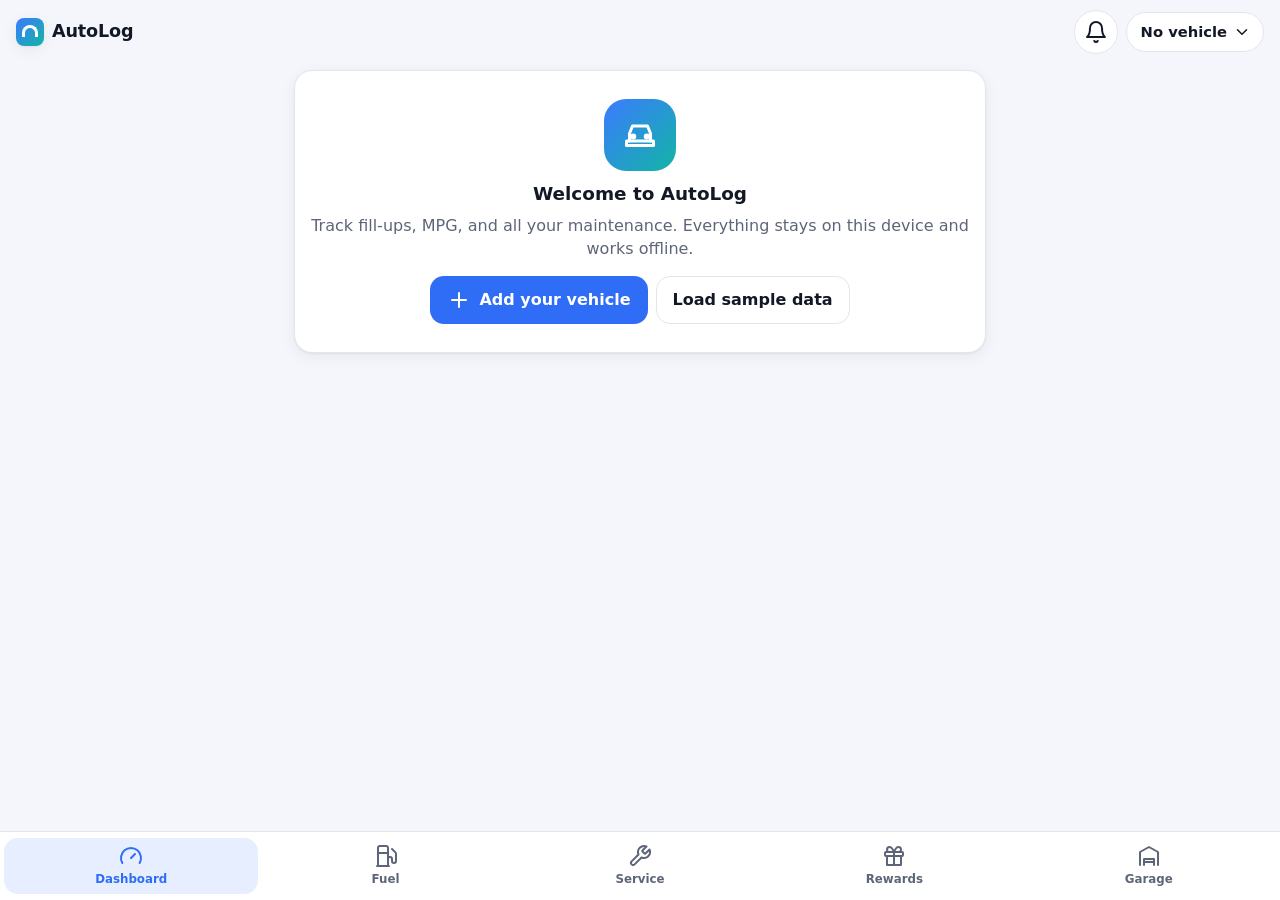
==== autolog-standalone.html @ 53c428d9 "AutoLog v3: optional cross-device sync (Supabase, email code sign-in, per-record LWW merge, offline " ====
<!doctype html>
<html lang="en">
<head>
<meta charset="utf-8">
<meta name="viewport" content="width=device-width, initial-scale=1, viewport-fit=cover">
<!-- AutoLog standalone build: single self-contained file. Data is stored in this browser via localStorage. -->
<title>AutoLog: Fuel &amp; Maintenance</title>
<meta name="description" content="Track fill-ups, MPG, and vehicle maintenance. Works offline; your data stays on your device.">
<meta name="theme-color" content="#f4f6fb" id="themeColor">
<meta name="apple-mobile-web-app-capable" content="yes">
<meta name="mobile-web-app-capable" content="yes">
<meta name="apple-mobile-web-app-status-bar-style" content="default">
<meta name="apple-mobile-web-app-title" content="AutoLog">
<link rel="icon" type="image/svg+xml" href="[data-uri]">
<link rel="apple-touch-icon" href="[data-uri]">
<style>
:root{
  --bg:#f4f6fb; --surface:#ffffff; --surface-2:#eef1f7; --text:#121826; --muted:#5d6678; --line:#e1e5ee;
  --accent:#2f6df6; --accent-2:#12b5a5; --accent-soft:#e6eeff; --on-accent:#fff;
  --ok:#14915a; --ok-soft:#e1f5ea; --soon:#b86e00; --soon-soft:#fff1d9; --over:#d23434; --over-soft:#fde6e6; --none:#7a8396; --none-soft:#eef0f4;
  --shadow:0 1px 2px rgba(16,24,40,.05),0 4px 16px rgba(16,24,40,.06);
  --r:18px; --r-sm:12px; --tap:48px;
  --c-oil:#c58b00; --c-coolant:#0e9fb8; --c-brakes:#d24b4b; --c-tires:#4a5568; --c-plugs:#7c4ddb; --c-battery:#1f9d55; --c-fuel:#2f6df6;
  color-scheme:light;
}
@media (prefers-color-scheme:dark){ :root:not([data-theme=light]){
  --bg:#0c111b; --surface:#151c29; --surface-2:#1d2636; --text:#e9edf5; --muted:#97a1b5; --line:#263043;
  --accent:#6c9bff; --accent-2:#2fd3c1; --accent-soft:#1b2a4a; --on-accent:#0b1020;
  --ok:#3ccf8a; --ok-soft:#123323; --soon:#f2b04a; --soon-soft:#3a2a10; --over:#ff6b6b; --over-soft:#3d1717; --none:#8892a6; --none-soft:#222b3b;
  --shadow:0 1px 2px rgba(0,0,0,.3),0 6px 20px rgba(0,0,0,.25); color-scheme:dark;
  --c-tires:#a0aec0;
}}
:root[data-theme=dark]{
  --bg:#0c111b; --surface:#151c29; --surface-2:#1d2636; --text:#e9edf5; --muted:#97a1b5; --line:#263043;
  --accent:#6c9bff; --accent-2:#2fd3c1; --accent-soft:#1b2a4a; --on-accent:#0b1020;
  --ok:#3ccf8a; --ok-soft:#123323; --soon:#f2b04a; --soon-soft:#3a2a10; --over:#ff6b6b; --over-soft:#3d1717; --none:#8892a6; --none-soft:#222b3b;
  --shadow:0 1px 2px rgba(0,0,0,.3),0 6px 20px rgba(0,0,0,.25); color-scheme:dark;
  --c-tires:#a0aec0;
}
*{box-sizing:border-box}
html,body{margin:0;background:var(--bg);color:var(--text)}
body{font:16px/1.45 system-ui,-apple-system,"Segoe UI",Roboto,"Noto Sans",sans-serif;-webkit-font-smoothing:antialiased;min-height:100vh;
  padding-bottom:calc(76px + env(safe-area-inset-bottom));-webkit-tap-highlight-color:transparent}
a{color:var(--accent);text-decoration:none}
h2,h3{margin:0;line-height:1.2}
h2{font-size:1.45rem;letter-spacing:-.01em}
h3{font-size:1.05rem;display:flex;align-items:center;gap:8px}
.ic{width:24px;height:24px;fill:none;stroke:currentColor;stroke-width:2;stroke-linecap:round;stroke-linejoin:round;flex:none}
.ic.sm{width:18px;height:18px}
.muted{color:var(--muted)}
small{font-size:.82rem}

/* top bar */
.topbar{position:sticky;top:0;z-index:20;display:flex;align-items:center;justify-content:space-between;gap:10px;
  padding:calc(10px + env(safe-area-inset-top)) 16px 10px;background:color-mix(in srgb,var(--bg) 88%,transparent);backdrop-filter:blur(12px);-webkit-backdrop-filter:blur(12px)}
.brand{display:flex;align-items:center;gap:8px;font-weight:800;font-size:1.1rem;letter-spacing:-.01em}
.logo{width:28px;height:28px;border-radius:8px;background:linear-gradient(135deg,#3b7bff,#12b5a5);position:relative;box-shadow:var(--shadow)}
.logo::after{content:"";position:absolute;inset:7px 6px 9px;border:3px solid #fff;border-bottom:0;border-radius:14px 14px 0 0}
.vswitch{display:flex;align-items:center;gap:6px;min-height:40px;max-width:60vw;padding:6px 12px 6px 14px;border-radius:999px;border:1px solid var(--line);
  background:var(--surface);color:var(--text);font:inherit;font-weight:600;font-size:.92rem;cursor:pointer}
.vswitch span{overflow:hidden;text-overflow:ellipsis;white-space:nowrap}

main{max-width:720px;margin:0 auto;padding:6px 14px 24px;outline:none}
.page-title{display:flex;align-items:center;justify-content:space-between;gap:10px;margin:8px 4px 12px}
.back{display:inline-flex;align-items:center;gap:4px;min-height:40px;font-weight:600}

/* cards */
.card{background:var(--surface);border-radius:var(--r);box-shadow:var(--shadow);padding:16px;margin-bottom:14px;border:1px solid var(--line)}
.card > h3{margin-bottom:12px}
.card-head{display:flex;align-items:center;justify-content:space-between;gap:8px;margin-bottom:12px}
.card-head h3{margin:0}
.hero{background:linear-gradient(145deg,color-mix(in srgb,var(--accent) 14%,var(--surface)),var(--surface) 60%)}
.hero-top{display:flex;justify-content:space-between;align-items:flex-start;gap:10px;margin-bottom:14px}
.eyebrow{font-size:.78rem;font-weight:700;letter-spacing:.06em;text-transform:uppercase;color:var(--muted)}
.stats{display:grid;grid-template-columns:repeat(3,1fr);gap:8px}
.stats.two{grid-template-columns:repeat(2,1fr)}
.stat{background:var(--surface-2);border-radius:var(--r-sm);padding:10px 10px 9px;min-width:0}
.stat .k{font-size:.72rem;color:var(--muted);font-weight:600;text-transform:uppercase;letter-spacing:.04em;white-space:nowrap;overflow:hidden;text-overflow:ellipsis}
.stat .v{font-size:1.18rem;font-weight:750;letter-spacing:-.01em;margin-top:2px;white-space:nowrap;overflow:hidden;text-overflow:ellipsis}
.stat .v small{font-size:.72rem;font-weight:600;color:var(--muted);margin-left:2px}
.row-actions{display:flex;gap:10px;margin-top:14px}
.row-actions .btn{flex:1}

/* buttons */
.btn{display:inline-flex;align-items:center;justify-content:center;gap:8px;min-height:var(--tap);padding:10px 16px;border-radius:14px;border:1px solid var(--line);
  background:var(--surface);color:var(--text);font:inherit;font-weight:650;cursor:pointer;text-align:center}
.btn:active{transform:scale(.98)}
.btn.primary{background:var(--accent);border-color:transparent;color:var(--on-accent)}
.btn.danger{background:var(--over);border-color:transparent;color:#fff}
.btn.ghost-danger{color:var(--over);border-color:color-mix(in srgb,var(--over) 40%,var(--line))}
.btn.block{width:100%}
.btn.small{min-height:40px;padding:6px 12px;font-size:.9rem;border-radius:12px}
.btn[disabled]{opacity:.5;pointer-events:none}
.chip-btn{display:inline-flex;align-items:center;gap:6px;min-height:40px;padding:6px 12px;border-radius:999px;border:1px solid var(--line);background:var(--surface);color:var(--text);font:inherit;font-weight:700;font-size:.9rem;cursor:pointer;white-space:nowrap}
.link{display:inline-block;margin-top:10px;font-weight:650;min-height:32px}
.btn-row{display:flex;flex-wrap:wrap;gap:8px}

/* status */
.pill{display:inline-flex;align-items:center;gap:5px;padding:4px 10px;border-radius:999px;font-size:.76rem;font-weight:750;white-space:nowrap}
.pill::before{content:"";width:7px;height:7px;border-radius:50%;background:currentColor}
.pill.ok{color:var(--ok);background:var(--ok-soft)}
.pill.soon{color:var(--soon);background:var(--soon-soft)}
.pill.over{color:var(--over);background:var(--over-soft)}
.pill.none{color:var(--none);background:var(--none-soft)}
.status-summary{display:flex;gap:8px;flex-wrap:wrap;margin:-4px 0 10px}
.status-list{display:flex;flex-direction:column}
.srow{display:flex;align-items:center;gap:12px;min-height:60px;padding:8px 2px;color:var(--text);border-top:1px solid var(--line)}
.srow:first-child{border-top:0}
.sicon{width:40px;height:40px;border-radius:12px;display:grid;place-items:center;flex:none;color:var(--c);background:color-mix(in srgb,var(--c) 14%,transparent)}
.sbody{flex:1;min-width:0;display:flex;flex-direction:column}
.sbody b{font-weight:650}
.sbody small{color:var(--muted);overflow:hidden;text-overflow:ellipsis;display:-webkit-box;-webkit-line-clamp:2;-webkit-box-orient:vertical}
.c-oil{--c:var(--c-oil)}.c-coolant{--c:var(--c-coolant)}.c-brakes{--c:var(--c-brakes)}.c-tires{--c:var(--c-tires)}.c-plugs{--c:var(--c-plugs)}.c-battery{--c:var(--c-battery)}.c-fuel{--c:var(--c-fuel)}

.tiles{display:grid;grid-template-columns:1fr 1fr;gap:12px}
.tile{display:flex;flex-direction:column;gap:10px;padding:14px;border-radius:var(--r);background:var(--surface);border:1px solid var(--line);box-shadow:var(--shadow);color:var(--text);min-height:132px}
.tile b{font-size:1rem}
.tile small{color:var(--muted);flex:1}
.tile .pill{align-self:flex-start}

/* insights */
.insights{list-style:none;margin:0;padding:0;display:flex;flex-direction:column;gap:10px}
.insights li{display:flex;gap:10px;align-items:flex-start;padding:11px 12px;border-radius:var(--r-sm);background:var(--surface-2);font-size:.95rem}
.insights li::before{content:"";flex:none;width:8px;height:8px;margin-top:7px;border-radius:50%;background:var(--accent)}
.insights li.good::before{background:var(--ok)}
.insights li.warn::before{background:var(--soon)}
.insights-note{margin-top:10px;font-size:.78rem;color:var(--muted)}
.spark{color:var(--accent)}

/* entries */
.list{display:flex;flex-direction:column;gap:8px}
.entry{display:flex;gap:12px;align-items:stretch;width:100%;text-align:left;padding:12px;border-radius:var(--r-sm);border:1px solid var(--line);background:var(--surface);color:var(--text);font:inherit;cursor:pointer;min-height:64px}
.entry.dim{opacity:.55}
.e-main{flex:1;min-width:0}
.e-main b{font-weight:650}
.e-sub{color:var(--muted);font-size:.86rem;margin-top:2px}
.e-side{display:flex;flex-direction:column;align-items:flex-end;justify-content:center;gap:2px;text-align:right;white-space:nowrap}
.e-side b{font-weight:700}
.e-side small{color:var(--muted)}
.mpg{font-weight:750;color:var(--accent);font-size:.9rem}
.tags{display:flex;flex-wrap:wrap;gap:5px;margin-top:6px}
.tag{font-size:.72rem;font-weight:650;padding:2px 8px;border-radius:999px;background:var(--surface-2);color:var(--muted)}
.tag.good{background:var(--ok-soft);color:var(--ok)}
.tag.warn{background:var(--soon-soft);color:var(--soon)}
.tag.accent{background:var(--accent-soft);color:var(--accent)}
.empty{text-align:center;padding:28px 12px;color:var(--muted)}
.empty .big{font-size:1.15rem;font-weight:700;color:var(--text);margin:10px 0 6px}
.empty .btn-row{justify-content:center;margin-top:16px}
.hero-empty{display:grid;place-items:center;width:72px;height:72px;margin:0 auto;border-radius:22px;background:linear-gradient(135deg,#3b7bff,#12b5a5);color:#fff}
.hero-empty .ic{width:36px;height:36px}
.banner{display:flex;gap:10px;align-items:center;justify-content:space-between;padding:12px 14px;border-radius:var(--r-sm);background:var(--accent-soft);color:var(--text);margin-bottom:14px;font-size:.9rem}

/* compare table */
.cmp{width:100%;border-collapse:collapse;font-size:.92rem}
.cmp th{font-size:.72rem;text-transform:uppercase;letter-spacing:.04em;color:var(--muted);text-align:right;font-weight:650;padding:4px 6px}
.cmp th:first-child,.cmp td:first-child{text-align:left}
.cmp td{padding:9px 6px;border-top:1px solid var(--line);text-align:right;white-space:nowrap}
.cmp td.barcell{width:36%;}
.bar{height:8px;border-radius:99px;background:var(--surface-2);overflow:hidden}
.bar i{display:block;height:100%;border-radius:99px;background:linear-gradient(90deg,var(--accent),var(--accent-2))}
.cmp-wrap + .cmp-wrap{margin-top:16px}
.cmp-title{font-weight:700;font-size:.9rem;margin-bottom:4px}

/* chart */
.chart{width:100%;height:auto;display:block}
.chart text{fill:var(--muted);font-size:10px}
.chart .grid{stroke:var(--line);stroke-width:1}
.legend{display:flex;gap:14px;font-size:.8rem;color:var(--muted);margin-top:6px}
.legend i{display:inline-block;width:10px;height:10px;border-radius:3px;margin-right:5px;vertical-align:-1px}

/* spec card */
.spec{display:grid;grid-template-columns:1fr 1fr;gap:8px 14px;font-size:.92rem}
.spec div span{display:block;font-size:.72rem;text-transform:uppercase;letter-spacing:.04em;color:var(--muted);font-weight:650}
.spec .wide{grid-column:1/-1}
.tire4{display:grid;grid-template-columns:repeat(4,1fr);gap:6px;margin-top:4px}
.tire4 span{background:var(--surface-2);border-radius:8px;padding:6px 8px;font-size:.85rem;text-align:center}

/* vehicles */
.vcard{display:flex;align-items:center;gap:12px}
.vcard .vinfo{flex:1;min-width:0}
.vcard .vinfo b{display:block;font-size:1.05rem}
.vcard .vinfo small{color:var(--muted)}
.vactions{display:flex;flex-wrap:wrap;gap:8px;margin-top:12px}
.current-badge{font-size:.72rem;font-weight:750;color:var(--accent);background:var(--accent-soft);padding:3px 8px;border-radius:999px}
.setting{display:flex;flex-direction:column;gap:8px;padding:12px 0;border-top:1px solid var(--line)}
.setting:first-of-type{border-top:0;padding-top:0}
.setting > b{font-weight:650}
.setting > small{color:var(--muted)}

/* fab + tabbar */
.fab{position:fixed;right:18px;bottom:calc(86px + env(safe-area-inset-bottom));z-index:25;width:60px;height:60px;border-radius:20px;border:0;background:var(--accent);color:var(--on-accent);
  box-shadow:0 8px 24px color-mix(in srgb,var(--accent) 45%,transparent);display:grid;place-items:center;cursor:pointer}
.fab .ic{width:28px;height:28px}
.tabbar{position:fixed;left:0;right:0;bottom:0;z-index:30;display:grid;grid-template-columns:repeat(5,1fr);padding:6px 4px calc(6px + env(safe-area-inset-bottom));
  background:color-mix(in srgb,var(--surface) 92%,transparent);backdrop-filter:blur(14px);-webkit-backdrop-filter:blur(14px);border-top:1px solid var(--line)}
.tabbar a{display:flex;flex-direction:column;align-items:center;justify-content:center;gap:3px;min-height:56px;border-radius:14px;color:var(--muted);font-size:.74rem;font-weight:650}
.tabbar a.on{color:var(--accent);background:var(--accent-soft)}

/* dialogs */
dialog{border:0;padding:0;color:var(--text);background:transparent}
dialog::backdrop{background:rgba(6,10,20,.5);backdrop-filter:blur(2px)}
.sheet{width:100%;max-width:640px;max-height:92vh;margin:auto auto 0;border-radius:24px 24px 0 0;background:var(--surface);overflow:hidden}
@media (min-width:700px){.sheet{margin:auto;border-radius:24px;max-height:88vh}}
.sheet-inner{display:flex;flex-direction:column;max-height:92vh;margin:0}
.sheet-head{display:flex;align-items:center;justify-content:space-between;gap:10px;padding:14px 16px 10px;border-bottom:1px solid var(--line)}
.sheet-head h3{font-size:1.1rem}
.icon-btn{width:44px;height:44px;border-radius:12px;border:0;background:var(--surface-2);color:var(--text);display:grid;place-items:center;cursor:pointer}
.sheet-body{overflow:auto;padding:14px 16px;display:flex;flex-wrap:wrap;gap:12px;-webkit-overflow-scrolling:touch}
.sheet-foot{display:flex;gap:10px;padding:12px 16px calc(12px + env(safe-area-inset-bottom));border-top:1px solid var(--line)}
.sheet-foot .btn{flex:1}
.confirm{width:min(92vw,420px);border-radius:22px;background:var(--surface);margin:auto}
.confirm-inner{padding:20px}
.confirm-inner h3{margin-bottom:8px}
.confirm-inner p{margin:0 0 14px;color:var(--muted)}
.confirm-inner .btns{display:flex;flex-direction:column;gap:8px;margin-top:14px}

/* form fields */
.field{flex:1 1 100%;display:flex;flex-direction:column;gap:6px;min-width:0}
.field.half{flex:1 1 calc(50% - 6px)}
.field[hidden]{display:none}
.field > .lbl{font-size:.8rem;font-weight:650;color:var(--muted)}
.fhead{flex:1 1 100%;font-size:.78rem;font-weight:800;text-transform:uppercase;letter-spacing:.06em;color:var(--accent);margin-top:8px}
.hint{flex:1 1 100%;font-size:.82rem;color:var(--muted);margin-top:-4px}
input,select,textarea{font:inherit;color:var(--text);background:var(--surface-2);border:1px solid var(--line);border-radius:12px;min-height:var(--tap);padding:10px 12px;width:100%;appearance:none;-webkit-appearance:none}
select{background-image:linear-gradient(45deg,transparent 50%,var(--muted) 50%),linear-gradient(135deg,var(--muted) 50%,transparent 50%);background-position:calc(100% - 18px) 50%,calc(100% - 13px) 50%;background-size:5px 5px;background-repeat:no-repeat;padding-right:32px}
textarea{min-height:84px;resize:vertical}
input:focus,select:focus,textarea:focus{outline:2px solid color-mix(in srgb,var(--accent) 55%,transparent);outline-offset:1px;border-color:var(--accent)}
input[type=date]{min-width:0}
.unit{position:relative;display:flex;align-items:center}
.unit input{padding-right:52px}
.unit em{position:absolute;right:12px;font-style:normal;font-size:.82rem;color:var(--muted);pointer-events:none}
.unit.pre input{padding-left:28px;padding-right:12px}
.unit.pre em{left:12px;right:auto}
.seg{display:flex;flex-wrap:wrap;gap:6px}
.seg label{flex:1 0 auto}
.seg input{position:absolute;opacity:0;width:1px;height:1px;pointer-events:none}
.seg span{display:flex;align-items:center;justify-content:center;min-height:44px;padding:8px 12px;border-radius:12px;border:1px solid var(--line);background:var(--surface-2);font-weight:650;font-size:.9rem;cursor:pointer;white-space:nowrap}
.seg input:checked + span{background:var(--accent);border-color:var(--accent);color:var(--on-accent)}
.seg input:focus-visible + span{outline:2px solid var(--accent);outline-offset:2px}
.toggle{display:flex;align-items:center;justify-content:space-between;gap:12px;min-height:var(--tap);padding:8px 12px;border-radius:12px;background:var(--surface-2);border:1px solid var(--line);cursor:pointer;font-weight:600}
.toggle input{width:50px;height:30px;min-height:0;border-radius:99px;padding:0;position:relative;background:var(--line);border:0;flex:none;cursor:pointer;transition:background .15s}
.toggle input::after{content:"";position:absolute;top:3px;left:3px;width:24px;height:24px;border-radius:50%;background:#fff;box-shadow:0 1px 3px rgba(0,0,0,.25);transition:transform .15s}
.toggle input:checked{background:var(--ok)}
.toggle input:checked::after{transform:translateX(20px)}
.toggle small{display:block;color:var(--muted);font-weight:500}
.quad{display:grid;grid-template-columns:1fr 1fr;gap:8px}
.quad label{display:flex;align-items:center;gap:8px;font-size:.8rem;font-weight:700;color:var(--muted)}
.quad label b{width:26px}

.toast{position:fixed;left:50%;bottom:calc(150px + env(safe-area-inset-bottom));transform:translate(-50%,20px);opacity:0;pointer-events:none;z-index:100;
  background:var(--text);color:var(--bg);padding:12px 18px;border-radius:14px;font-weight:600;font-size:.92rem;transition:.2s;max-width:90vw;text-align:center}
.toast.show{opacity:1;transform:translate(-50%,0)}
@media (min-width:560px){ .stats{grid-template-columns:repeat(3,1fr)} .tiles{grid-template-columns:repeat(3,1fr)} }
@media (prefers-reduced-motion:reduce){*{transition:none!important}}

/* rewards */
.search{display:flex;align-items:center;gap:8px;padding:0 12px;margin-bottom:12px;border-radius:12px;background:var(--surface-2);border:1px solid var(--line);color:var(--muted)}
.search input{border:0;background:transparent;padding-left:0;outline:none}
.search:focus-within{outline:2px solid color-mix(in srgb,var(--accent) 55%,transparent);border-color:var(--accent)}
a.entry{text-decoration:none}
.entry[hidden]{display:none}
.rw-list{display:flex;flex-direction:column;gap:8px}
.rw{border:1px solid var(--line);border-radius:12px;background:var(--surface-2);overflow:hidden}
.rw.on{border-color:var(--accent);background:color-mix(in srgb,var(--accent) 7%,var(--surface))}
.rw-head{display:flex;align-items:center;gap:10px;min-height:48px;padding:8px 12px;cursor:pointer}
.rw-head input{position:absolute;opacity:0;width:1px;height:1px;pointer-events:none}
.rw-check{width:24px;height:24px;border-radius:7px;border:2px solid var(--line);display:grid;place-items:center;color:transparent;flex:none;background:var(--surface)}
.rw-check .ic{width:16px;height:16px;stroke-width:3}
.rw.on .rw-check{background:var(--accent);border-color:var(--accent);color:var(--on-accent)}
.rw-head input:focus-visible + .rw-check{outline:2px solid var(--accent);outline-offset:2px}
.rw-name{flex:1;font-weight:650}
.rw-head small{color:var(--muted)}
.rw-fields{display:none;grid-template-columns:repeat(3,1fr);gap:8px;padding:0 12px 12px}
.rw.on .rw-fields{display:grid}
.rw-fields label{display:flex;flex-direction:column;gap:4px;font-size:.74rem;font-weight:650;color:var(--muted)}
.rw-fields input{min-height:44px;padding:8px 10px}
.seg label,.rw-head{position:relative}
.seg input,.rw-head input{left:0;top:0}
.sheet-body{overflow-x:hidden}
.rw-fields{grid-template-columns:repeat(3,minmax(0,1fr))}
.quad{grid-template-columns:repeat(2,minmax(0,1fr))}
.rw-fields input,.quad input,.field input{min-width:0}
.sheet{max-width:min(640px,100vw)}
.sheet-inner,.sheet-body{min-width:0;max-width:100%}
.cmp td:first-child{white-space:normal;word-break:break-word}
.cmp th,.cmp td{padding-left:4px;padding-right:4px}
/* v2 */
.top-right{display:flex;align-items:center;gap:8px;min-width:0}
.bell{position:relative;width:44px;height:44px;border-radius:999px;display:grid;place-items:center;border:1px solid var(--line);background:var(--surface);color:var(--text);flex:none}
.bell-count{position:absolute;top:-4px;right:-4px;min-width:20px;height:20px;padding:0 5px;border-radius:999px;background:var(--over);color:#fff;font-size:.72rem;font-weight:800;display:grid;place-items:center;border:2px solid var(--bg)}
.bell-count[hidden]{display:none}
.vswitch{max-width:46vw}
.update-bar{position:fixed;left:50%;transform:translateX(-50%);top:calc(64px + env(safe-area-inset-top));z-index:60;border:0;border-radius:999px;padding:12px 20px;min-height:48px;background:var(--accent);color:var(--on-accent);font:inherit;font-weight:750;box-shadow:0 8px 24px rgba(0,0,0,.25);cursor:pointer;white-space:nowrap}
.update-bar[hidden]{display:none}
.banner.over{background:var(--over-soft)} .banner.soon{background:var(--soon-soft)}
.banner .icon-btn{width:36px;height:36px;background:transparent}
.hero-links{display:flex;gap:16px;margin-top:12px;font-weight:650;font-size:.92rem}
.hero-links a{display:inline-flex;align-items:center;gap:6px;min-height:36px}
.hero-links .ic{width:18px;height:18px}
.vinrow{display:flex;gap:8px}
.vinrow input{font-family:ui-monospace,SFMono-Regular,Menlo,monospace;letter-spacing:.06em;text-transform:uppercase}
.vinrow .btn{flex:none;min-height:var(--tap)}
.vinmsg{display:block;font-size:.82rem}
.vinmsg.good{color:var(--ok)} .vinmsg.bad{color:var(--over)}
.field.autofill input{border-color:var(--ok);background:color-mix(in srgb,var(--ok) 9%,var(--surface-2))}
.warnbox{flex:1 1 100%;display:flex;flex-direction:column;gap:6px;padding:12px;border-radius:12px;background:var(--soon-soft);color:var(--soon);font-weight:600;font-size:.9rem}
.warnbox[hidden]{display:none}
.specgrp{padding:14px 0;border-top:1px solid var(--line)}
.specgrp:first-of-type{border-top:0}
.where{margin-top:10px;font-size:.88rem}
.where summary{cursor:pointer;color:var(--accent);font-weight:650;min-height:32px;display:flex;align-items:center}
.where p{margin:6px 0;color:var(--muted)}
.where a{display:inline-flex;align-items:center;gap:6px;font-weight:600;word-break:break-word}
.where a .ic{width:16px;height:16px}
.entry.rem{cursor:default;align-items:flex-start}
.fab[hidden]{display:none}
/* sync */
.card.sync .sync-lead{margin:0 0 12px}
.sync-form{display:flex;flex-direction:column;gap:12px;margin-bottom:12px}
.sync-row{display:flex;align-items:center;justify-content:space-between;gap:12px;margin-bottom:12px}
.sync-row > div{display:flex;flex-direction:column;gap:2px;min-width:0}
.sync-row b{overflow-wrap:anywhere}
.sync-err{padding:10px 12px;border-radius:12px;background:var(--over-soft);color:var(--over);font-weight:600;font-size:.9rem}
.sync-tip{padding:12px;border-radius:12px;background:var(--surface-2);font-size:.88rem;margin-bottom:12px;color:var(--muted)}
.sync-tip b{color:var(--text)}
.sync-note{font-size:.84rem;margin:12px 0 0}

</style>
</head>
<body>
<header class="topbar">
  <div class="brand"><span class="logo" aria-hidden="true"></span><span>AutoLog</span></div>
  <div class="top-right"><a href="#/reminders" class="bell" id="bell" aria-label="Reminders"><svg viewBox="0 0 24 24" class="ic"><path d="M6 8a6 6 0 0 1 12 0c0 7 3 9 3 9H3s3-2 3-9"/><path d="M10.3 21a1.94 1.94 0 0 0 3.4 0"/></svg><span class="bell-count" id="bellCount" hidden></span></a>
  <button class="vswitch" id="vswitch" data-act="pickVehicle" aria-label="Switch vehicle"><span id="vname">No vehicle</span><svg viewBox="0 0 24 24" class="ic sm"><path d="m6 9 6 6 6-6"/></svg></button></div>
</header>
<button type="button" class="update-bar" id="updateBar" hidden>Update available, tap to reload</button>
<main id="app" tabindex="-1"></main>
<button class="fab" id="fab" aria-label="Add" hidden><svg viewBox="0 0 24 24" class="ic"><path d="M12 5v14M5 12h14"/></svg></button>
<nav class="tabbar" id="tabbar">
  <a href="#/dash" data-tab="dash"><svg viewBox="0 0 24 24" class="ic"><path d="m12 14 4-4"/><path d="M3.34 19a10 10 0 1 1 17.32 0"/></svg><span>Dashboard</span></a>
  <a href="#/fuel" data-tab="fuel"><svg viewBox="0 0 24 24" class="ic"><path d="M3 22h12M4 9h10M14 22V4a2 2 0 0 0-2-2H6a2 2 0 0 0-2 2v18"/><path d="M14 13h2a2 2 0 0 1 2 2v2a2 2 0 0 0 4 0V9.83a2 2 0 0 0-.59-1.42L18 5"/></svg><span>Fuel</span></a>
  <a href="#/service" data-tab="service"><svg viewBox="0 0 24 24" class="ic"><path d="M14.7 6.3a1 1 0 0 0 0 1.4l1.6 1.6a1 1 0 0 0 1.4 0l3.77-3.77a6 6 0 0 1-7.94 7.94l-6.91 6.91a2.12 2.12 0 0 1-3-3l6.91-6.91a6 6 0 0 1 7.94-7.94l-3.76 3.76z"/></svg><span>Service</span></a>
  <a href="#/rewards" data-tab="rewards"><svg viewBox="0 0 24 24" class="ic"><rect x="3" y="8" width="18" height="4" rx="1"/><path d="M12 8v13M19 12v9H5v-9"/><path d="M7.5 8a2.5 2.5 0 0 1 0-5C10 3 12 8 12 8s2-5 4.5-5a2.5 2.5 0 0 1 0 5"/></svg><span>Rewards</span></a>
  <a href="#/garage" data-tab="garage"><svg viewBox="0 0 24 24" class="ic"><path d="M3 21V8l9-5 9 5v13"/><path d="M7 21v-6h10v6"/><path d="M7 18h10"/></svg><span>Garage</span></a>
</nav>
<dialog id="sheet" class="sheet"><form method="dialog" class="sheet-inner" id="sheetForm" novalidate></form></dialog>
<dialog id="confirm" class="confirm"><div class="confirm-inner" id="confirmInner"></div></dialog>
<div class="toast" id="toast" role="status" aria-live="polite"></div>
<input type="file" id="importFile" accept="application/json,.json" hidden>
<script>window.AUTOLOG_STANDALONE = true; /* single-file build: no service worker */</script>
<script>
/* AutoLog built-in fuel rewards reference library.
   Researched October 2026 from official program pages (plus noted third-party summaries where marked).
   Programs change often; every entry links to the official page so users can verify. Figures not
   verified are written as "see program page". cpg = typical base cents/gal discount used to pre-fill
   the fill-up form (null when not a fixed discount); ppg = base points per gallon (null if none). */
window.AUTOLOG_REWARDS = {
  checked: 'Oct 2026',
  programs: [
    { id: 'shell', name: 'Shell Fuel Rewards', brands: 'Shell', type: 'Gas station', url: 'https://www.fuelrewards.com/', cpg: 3, ppg: null,
      summary: 'Free cents-per-gallon program at participating Shell stations, with tier savings that stack with partner rewards.',
      benefits: ['Tier savings on every fill: Silver 3¢/gal, Gold 5¢/gal, Platinum 10¢/gal.', 'New members get complimentary Gold status for an intro period. Status after that depends on how often you fill up (see program page for current thresholds).', 'Earn extra ¢/gal from dining (10¢/gal per $50 at participating restaurants), online shopping, grocers, and partners such as AAA, T-Mobile, and American Airlines.', 'Savings generally apply to up to 20 gallons per purchase.'],
      stacking: 'Tier savings stack with dining, shopping, and partner rewards.' },
    { id: 'exxon', name: 'Exxon Mobil Rewards+', brands: 'Exxon, Mobil', type: 'Gas station', url: 'https://www.exxonmobilfuels.com/en/rewards', cpg: null, ppg: 3,
      summary: 'Points program at Exxon and Mobil stations. 100 points = $1.',
      benefits: ['3 points/gal on regular, mid-grade, and diesel. 6 points/gal on Supreme+ premium.', '2 points per $1 on in-store purchases and car washes.', 'AARP-linked members and Frequent Fillers (100+ gal/month) earn +1 point/gal.', 'Exxon Mobil Direct Debit+ adds 10¢/gal off (12¢ on premium) at the pump. Combined benefits can reach up to 20¢/gal.', 'Points expire after 1 year.'],
      stacking: 'Stacks with Direct Debit+, AARP, and Frequent Filler bonuses. The Walmart+ discount at Exxon/Mobil can’t be combined with Rewards+.' },
    { id: 'earnify', name: 'bp earnify (formerly BPme Rewards)', brands: 'bp, Amoco, ampm', type: 'Gas station', url: 'https://www.earnify.com/', cpg: 5, ppg: null,
      summary: 'bp’s free app replaced BPme Rewards. It gives an always-on discount at participating bp and Amoco stations.',
      benefits: ['5¢/gal off every fuel purchase at participating bp and Amoco stations.', '1 point per $1 on fuel and 2 points per $1 in-store. Redeem points for extra fuel savings (current values: see program page).', 'Amazon Prime members who link accounts save 10¢/gal total. “Fuel Up Fridays” (Oct 2, 2026 to Jan 29, 2027) give 20¢/gal on Fridays (max 35 gal).', 'The bp rewards Visa card adds 15¢/gal off after the first 60 days (card offer).'],
      stacking: 'The Prime discount stacks on the base 5¢. A reward used with only a phone number may not stack with other offers.' },
    { id: 'chevron', name: 'Chevron Texaco Rewards', brands: 'Chevron, Texaco', type: 'Gas station', url: 'https://www.chevrontexacorewards.com/', cpg: null, ppg: 5,
      summary: 'Earn points on fuel and redeem them for cents off per gallon.',
      benefits: ['5 points per gallon of Chevron or Texaco fuel.', 'Redeem 50 points = 5¢/gal, 100 = 10¢, 250 = 25¢, 500 = 50¢ (up to 25 gal per fill).', 'Checking Pay: promotional 10¢/gal off when paying from a checking account in the app (up to 25 gal).', 'New-member bonus points are available (see program page). Points expire after 90 days without a qualifying purchase.'],
      stacking: 'Can be combined with Albertsons/Safeway for U fuel points and Techron Advantage card discounts, up to each program’s maximum.' },
    { id: 'speedway', name: 'Speedway Speedy Rewards', brands: 'Speedway', type: 'Gas station', url: 'https://www.speedway.com/speedy-rewards', cpg: null, ppg: 10,
      summary: 'Points on fuel and merchandise, redeemable for fuel discounts, food and drinks, and gift cards.',
      benefits: ['10 points per gallon of fuel and 20 points per $1 on merchandise.', 'Monthly Perks: choose a fuel perk (e.g. 2× fuel points) or a merchandise perk.', 'Redeem points for fuel discounts. The Points Guy (June 2026) cites 4,375 points for 25¢/gal. Current values: see program page.', 'Points expire after 9 months of inactivity.'],
      stacking: 'Grocery partners (e.g. Remke, Martin’s, Family Fare) can add fuel rewards.' },
    { id: 'circlek', name: 'Circle K Inner Circle', brands: 'Circle K', type: 'Gas station', url: 'https://www.circlek.com/inner-circle', cpg: null, ppg: null,
      summary: 'Visit-based program: every qualifying stop earns a Visit, and you cash Visits in for fuel discounts or in-store rewards.',
      benefits: ['A qualifying Visit is a fuel purchase of 5+ gallons or $3+ in-store (max 5 Visits per day).', 'Cash in Visits for fuel discounts and in-store rewards in the app (current reward values: see program page).', 'Visits expire 6 months after you earn them.', 'Fuel discounts apply to up to 35 gal per transaction. Fuel discounts are void in Wisconsin and some other states (see terms).'],
      stacking: 'Rewards and offers are applied in order of highest value first.' },
    { id: 'caseys', name: 'Casey’s Rewards', brands: 'Casey’s', type: 'Gas station', url: 'https://www.caseys.com/rewards', cpg: null, ppg: 5,
      summary: 'Points on fuel and in-store purchases, redeemable for fuel discounts or Casey’s Cash.',
      benefits: ['5 points per gallon (up to 20 gal) and 10 points per $1 on eligible in-store or online purchases.', 'Redeem 250 points for 5¢/gal off or $1 Casey’s Cash. Each additional 50 points adds 1¢/gal or $0.20.'],
      stacking: 'See program page.' },
    { id: 'wawa', name: 'Wawa Rewards', brands: 'Wawa', type: 'Gas station', url: 'https://www.wawa.com/about-wawa-rewards', cpg: null, ppg: null,
      summary: 'Earn points with the Wawa app and redeem them in the Rewards Store, including for fuel discounts.',
      benefits: ['Earn points on fuel (when you pay through the Wawa app) and on in-store purchases.', 'Fuel rewards are redeemed from the in-app Rewards Store. Current point and fuel-reward values: see program page.', 'Fuel rewards can’t be redeemed in New Jersey.'],
      stacking: 'See program page.' },
    { id: 'sheetz', name: 'My Sheetz Rewardz', brands: 'Sheetz', type: 'Gas station', url: 'https://www.sheetz.com/loyalty-program', cpg: 3, ppg: null,
      summary: 'An everyday fuel discount for members, plus points from in-store spending that convert to fuel savings.',
      benefits: ['3¢/gal off every fill-up for members.', '5 spendable points per $1 on qualifying in-store and online purchases (fuel doesn’t earn points). Points convert to fuel-savings rewards.', 'Tiers: Fan, Friend (1,000 yearly points), and Freak (2,500 yearly points) unlock extra offers.', 'Points expire at the end of the same month one year after they’re earned.'],
      stacking: 'Point-based fuel rewards add on top of the 3¢ daily discount.' },
    { id: 'quiktrip', name: 'QuikTrip QT Pay', brands: 'QuikTrip', type: 'Gas station', url: 'https://www.quiktrip.com/qt-pay/', cpg: null, ppg: null,
      summary: 'QT replaced its points program with QT Pay, which gives instant savings when you pay from a linked checking account in the QT app.',
      benefits: ['Instant savings on every gallon when you pay at the pump with QT Pay. The amount varies by area (see program page).', '5% off in-store and in-app purchases with QT Pay.'],
      stacking: 'QT says QT Pay savings stack with other promotional discounts.' },
    { id: 'marathon', name: 'Marathon ARCO Rewards', brands: 'Marathon, ARCO', type: 'Gas station', url: 'https://www.marathonrewards.com/', cpg: null, ppg: null,
      summary: 'Earn rewards dollars on fuel, then trade them for cents-per-gallon vouchers.',
      benefits: ['Earn $0.05 in rewards per gallon of Marathon or ARCO fuel.', 'Vouchers (20-gal basis): 10¢/gal for $2, 25¢/gal for $5, 50¢/gal for $10, $1/gal for $20. High-volume members may get a 30-gal tier.', 'Rewards don’t expire if you earn or redeem at least once every 365 days.', 'Not available in New Jersey.'],
      stacking: 'Partner and promotional offers vary by region (see program page).' },
    { id: 'sunoco', name: 'Sunoco Go Rewards', brands: 'Sunoco', type: 'Gas station', url: 'https://www.sunoco.com/go-rewards', cpg: 3, ppg: null,
      summary: 'Discount for paying through the Sunoco app, and more when paying from a linked bank account.',
      benefits: ['3¢/gal when you pay in the Sunoco app at participating stations.', 'Pay with Sunoco Pay (linked checking/ACH) for +10¢/gal, 13¢/gal total.', 'Discount applies to up to 35 gal per transaction.'],
      stacking: 'The Sunoco Pay bonus stacks on the base app discount.' },
    { id: 'kwik', name: 'Kwik Rewards (Kwik Trip / Kwik Star)', brands: 'Kwik Trip, Kwik Star', type: 'Gas station', url: 'https://www.kwiktrip.com/savings/fuel-discounts', cpg: null, ppg: null,
      summary: 'Earn cents-off-per-gallon fuel discounts by buying qualifying in-store items.',
      benefits: ['Qualifying in-store purchases earn ¢/gal fuel discounts (October 2026 offers ranged from 2¢ to 20¢/gal).', 'Earned discounts expire 30 days after you earn them, apply to one fuel purchase, and cover up to 30 gal.', 'The Kwik Rewards Plus card adds an automatic 3¢/gal when you pay for fuel, plus 5% off most in-store purchases.'],
      stacking: 'See program page.' },
    { id: 'kroger', name: 'Kroger Points (Fuel Points)', brands: 'Kroger family of stores, partner stations', type: 'Grocery', url: 'https://www.kroger.com/pr/points-program', cpg: null, ppg: null,
      summary: 'Earn points shopping at Kroger-family stores and redeem them for cents off per gallon.',
      benefits: ['Earn points on groceries, prescriptions, and more.', '100 points = 10¢/gal at Kroger Family Fuel Centers and partner stations, up to 1,000 points = $1/gal, max 35 gal per fill.', 'Points expire at the end of the month after the month they’re earned.', 'The Points Guy (June 2026) notes 3¢/gal at Kroger fuel centers when you aren’t redeeming points, and Shell as a partner.'],
      stacking: 'Local gallon limits may apply (see program page).' },
    { id: 'albertsons', name: 'Safeway / Albertsons for U', brands: 'Safeway, Albertsons, Vons, Jewel-Osco, etc.', type: 'Grocery', url: 'https://www.safeway.com/foru/program-details.html', cpg: null, ppg: null,
      summary: 'Grocery points that convert to fuel discounts at store fuel centers and partner stations, including Chevron and Texaco.',
      benefits: ['1 point per $1 on eligible groceries.', '100 points = 10¢/gal off at participating fuel stations.', 'At participating Chevron/Texaco stations, up to $1/gal outside California. In California the for U portion is capped at 20¢/gal.'],
      stacking: 'Combines with Chevron Texaco Rewards at Chevron/Texaco stations.' },
    { id: 'costco', name: 'Costco Gas', brands: 'Costco', type: 'Warehouse club', url: 'https://www.costco.com/gasoline.html', cpg: null, ppg: null,
      summary: 'Fuel at Costco warehouse gas stations for members. Card rewards add value.',
      benefits: ['Fuel pricing and station details: see program page.', 'Gas is excluded from the Executive membership 2% annual reward.', 'The Costco Anywhere Visa by Citi earns 5% cash back on gas at Costco and 4% on other eligible gas/EV charging (up to $7,000 a year combined, then 1%).'],
      stacking: 'Card cash back is separate from the pump price.' },
    { id: 'sams', name: 'Sam’s Club Fuel', brands: 'Sam’s Club', type: 'Warehouse club', url: 'https://www.samsclub.com/join', cpg: null, ppg: null,
      summary: 'Member fuel pricing at Sam’s Club fuel centers.',
      benefits: ['Club and Plus members get member-only fuel prices. No separate published per-gallon discount for Plus.', 'Walmart+ members also get member fuel pricing at Sam’s Club.', 'The Sam’s Club Mastercard earns Sam’s Cash on gas (current rate: see program page).'],
      stacking: 'See program page.' },
    { id: 'bjs', name: 'BJ’s Gas', brands: 'BJ’s Wholesale Club', type: 'Warehouse club', url: 'https://www.bjs.com/gas', cpg: null, ppg: null,
      summary: 'Member gas pricing, with an extra discount for BJ’s One Mastercard holders.',
      benefits: ['BJ’s One Mastercard: instant 10¢/gal off at BJ’s Gas when you pay with the card and scan your membership.', 'Fuel purchases don’t earn the card’s 3% / 1.5% rewards.', 'Member pricing details: see program page.'],
      stacking: 'See program page.' },
    { id: 'walmartplus', name: 'Walmart+ fuel savings', brands: 'Exxon, Mobil, Murphy, CITGO, Sam’s Club', type: 'Membership / app', url: 'https://www.walmart.com/plus', cpg: 10, ppg: null,
      summary: 'Walmart+ membership perk: per-gallon savings at partner stations.',
      benefits: ['10¢/gal at participating Exxon and Mobil stations when you pay through the Walmart app.', 'Savings also at participating Murphy stations, plus member pricing at Sam’s Club fuel.', 'CITGO added in September 2026 (link Club CITGO). 17,000+ locations total.'],
      stacking: 'At Exxon/Mobil it can’t be combined with Exxon Mobil Rewards+ and doesn’t earn points.' },
    { id: 'gasbuddy', name: 'Pay with GasBuddy+', brands: 'Most gas stations', type: 'Membership / app', url: 'https://www.gasbuddy.com/pay', cpg: 3, ppg: null,
      summary: 'Payment card linked to your checking account that saves at most stations. The paid Premium tier saves more.',
      benefits: ['Free card: 3¢/gal base savings, plus 3¢/gal for every $25 in qualifying c-store spend. Deal Alerts can add up to 30¢/gal.', 'Premium ($9.99/month or $99/year): 20¢/gal on the first 50 gal each month, then 5¢/gal. Includes roadside assistance.'],
      stacking: 'Can be used alongside station loyalty programs (see program page for exclusions).' },
    { id: 'upside', name: 'Upside', brands: 'Participating stations', type: 'Cash-back app', url: 'https://www.upside.com/how-upside-works', cpg: null, ppg: null,
      summary: 'Cash-back app: claim an offer, pay with a linked card, and get cash back after the purchase is verified.',
      benefits: ['Claim a gas offer in the app before filling up, then pay with a linked card.', 'Cash back varies by station, time, and your history. Check the live offer in the app (see program page).'],
      stacking: 'Generally used alongside station loyalty programs because it pays cash back after the purchase (see program page).' },
  ],
};

</script>
<script>
/* AutoLog: fuel & maintenance tracker. All data stays in this browser (localStorage). */
'use strict';
(() => {
const KEY = 'autolog:data:v1';
const $ = (s, r = document) => r.querySelector(s);
const $$ = (s, r = document) => [...r.querySelectorAll(s)];
const esc = s => String(s ?? '').replace(/[&<>"']/g, c => ({ '&': '&amp;', '<': '&lt;', '>': '&gt;', '"': '&quot;', "'": '&#39;' }[c]));
const uid = () => Date.now().toString(36) + Math.random().toString(36).slice(2, 8);
const pad = n => String(n).padStart(2, '0');
const iso = d => `${d.getFullYear()}-${pad(d.getMonth() + 1)}-${pad(d.getDate())}`;
const todayISO = () => iso(new Date());
const parseD = s => { if (!s || !/^\d{4}-\d{2}-\d{2}/.test(s)) return null; const [y, m, d] = s.slice(0, 10).split('-').map(Number); return new Date(y, m - 1, d); };
const addMonths = (s, n) => { const d = parseD(s); if (!d) return null; const day = d.getDate(); d.setMonth(d.getMonth() + Number(n)); if (d.getDate() < day) d.setDate(0); return iso(d); };
const addDays = (s, n) => { const d = parseD(s); d.setDate(d.getDate() + Math.round(n)); return iso(d); };
const daysBetween = (a, b) => Math.round((parseD(b) - parseD(a)) / 864e5);
const num = v => { if (v === '' || v == null) return null; const n = Number(v); return isFinite(n) ? n : null; };
const fmt = (n, d = 0) => n == null || !isFinite(n) ? '—' : Number(n).toLocaleString('en-US', { minimumFractionDigits: d, maximumFractionDigits: d });
const money = (n, d = 2) => n == null || !isFinite(n) ? '—' : (n < 0 ? '-$' : '$') + fmt(Math.abs(n), d);
const c3 = n => money(n, 3);
const fdate = s => { const d = parseD(s); return d ? d.toLocaleDateString('en-US', { month: 'short', day: 'numeric', year: 'numeric' }) : '—'; };
const fdateS = s => { const d = parseD(s); return d ? d.toLocaleDateString('en-US', { month: 'short', day: 'numeric' }) : ''; };
const sum = (a, k) => a.reduce((t, x) => t + (typeof k === 'function' ? k(x) : (num(x[k]) || 0)), 0);
const plural = (n, w, p) => `${fmt(n)} ${n === 1 ? w : (p || w + 's')}`;

/* ---------- icons ---------- */
const svg = p => `<svg viewBox="0 0 24 24" class="ic">${p}</svg>`;
const I = {
  plus: svg('<path d="M12 5v14M5 12h14"/>'),
  close: svg('<path d="M18 6 6 18M6 6l12 12"/>'),
  back: svg('<path d="m15 18-6-6 6-6"/>'),
  gauge: svg('<path d="m12 14 4-4"/><path d="M3.34 19a10 10 0 1 1 17.32 0"/>'),
  fuel: svg('<path d="M3 22h12M4 9h10M14 22V4a2 2 0 0 0-2-2H6a2 2 0 0 0-2 2v18"/><path d="M14 13h2a2 2 0 0 1 2 2v2a2 2 0 0 0 4 0V9.83a2 2 0 0 0-.59-1.42L18 5"/>'),
  oil: svg('<path d="M12 2.7 17.7 8.4a8 8 0 1 1-11.3 0z"/><path d="M8.5 14a3.5 3.5 0 0 0 3.5 3.5"/>'),
  coolant: svg('<path d="M14 4v10.5a4 4 0 1 1-4 0V4a2 2 0 0 1 4 0z"/><path d="M12 9v7"/>'),
  brakes: svg('<circle cx="12" cy="12" r="9"/><circle cx="12" cy="12" r="3"/><path d="M5.5 7.5A8 8 0 0 1 9 4.6"/>'),
  tires: svg('<circle cx="12" cy="12" r="9"/><circle cx="12" cy="12" r="4"/><path d="M12 3v5M12 16v5M3 12h5M16 12h5"/>'),
  plugs: svg('<path d="M13 2 3 14h9l-1 8 10-12h-9l1-8z"/>'),
  battery: svg('<rect x="2" y="7" width="17" height="11" rx="2"/><path d="M22 11v3M6 12.5h4M8 10.5v4M13 12.5h3"/>'),
  wrench: svg('<path d="M14.7 6.3a1 1 0 0 0 0 1.4l1.6 1.6a1 1 0 0 0 1.4 0l3.77-3.77a6 6 0 0 1-7.94 7.94l-6.91 6.91a2.12 2.12 0 0 1-3-3l6.91-6.91a6 6 0 0 1 7.94-7.94l-3.76 3.76z"/>'),
  spark: svg('<path d="M12 3l1.9 5.8L20 11l-6.1 2.2L12 19l-1.9-5.8L4 11l6.1-2.2z"/>'),
  car: svg('<path d="M5 16V11l2-5h10l2 5v5"/><path d="M3 16h18v3H3z"/><circle cx="7.5" cy="13" r="1"/><circle cx="16.5" cy="13" r="1"/>'),
  chart: svg('<path d="M3 3v18h18"/><path d="m7 15 4-4 3 3 5-6"/>'),
  download: svg('<path d="M12 3v12m0 0-4-4m4 4 4-4M4 21h16"/>'),
  upload: svg('<path d="M12 21V9m0 0-4 4m4-4 4 4M4 3h16"/>'),
  reset: svg('<path d="M3 12a9 9 0 1 0 3-6.7L3 8"/><path d="M3 3v5h5"/>'),
  trash: svg('<path d="M3 6h18M8 6V4h8v2M6 6l1 15h10l1-15"/>'),
  edit: svg('<path d="M12 20h9"/><path d="M16.5 3.5a2.12 2.12 0 0 1 3 3L7 19l-4 1 1-4z"/>'),
  check: svg('<path d="M20 6 9 17l-5-5"/>'),
  gift: svg('<rect x="3" y="8" width="18" height="4" rx="1"/><path d="M12 8v13M19 12v9H5v-9"/><path d="M7.5 8a2.5 2.5 0 0 1 0-5C10 3 12 8 12 8s2-5 4.5-5a2.5 2.5 0 0 1 0 5"/>'),
  link: svg('<path d="M15 3h6v6M10 14 21 3M18 13v6a2 2 0 0 1-2 2H5a2 2 0 0 1-2-2V8a2 2 0 0 1 2-2h6"/>'),
  search: svg('<circle cx="11" cy="11" r="7"/><path d="m21 21-4.3-4.3"/>'),
};
const LIB = (window.AUTOLOG_REWARDS && window.AUTOLOG_REWARDS.programs) || [];
const LIB_CHECKED = (window.AUTOLOG_REWARDS && window.AUTOLOG_REWARDS.checked) || 'Oct 2026';
const libById = id => LIB.find(x => x.id === id) || null;

/* ---------- maintenance sections (schema-driven) ---------- */
const H = l => ({ t: 'h', l });
const F = {
  date: { k: 'date', l: 'Date', t: 'date', req: 1, half: 1, def: () => todayISO() },
  odo: { k: 'odo', l: 'Odometer', t: 'num', unit: 'mi', req: 1, half: 1, step: 1, def: (v) => curOdo(v) || '' },
  cost: { k: 'cost', l: 'Cost', t: 'num', pre: '$', step: 0.01, half: 1 },
  doneBy: { k: 'doneBy', l: 'Done by', t: 'seg', opts: ['DIY', 'Shop'], half: 1 },
  shop: { k: 'shop', l: 'Shop name', t: 'text', showIf: v => v.doneBy === 'Shop' },
  notes: { k: 'notes', l: 'Notes', t: 'textarea' },
  intMi: (d, l = 'Next due in') => ({ k: 'intMiles', l, t: 'num', unit: 'mi', half: 1, step: 1, def: d, remember: 1 }),
  intMo: (d) => ({ k: 'intMonths', l: 'or after', t: 'num', unit: 'months', half: 1, step: 1, def: d, remember: 1 }),
};
const has = (arr, x) => Array.isArray(arr) && arr.includes(x);
const TIRE_POS = [['fl', 'FL'], ['fr', 'FR'], ['rl', 'RL'], ['rr', 'RR']];

const SECTIONS = [
  {
    id: 'oil', title: 'Engine oil', icon: I.oil, noun: 'oil change',
    fields: [F.date, F.odo,
      H('Oil'), { k: 'brand', l: 'Oil brand', t: 'text', half: 1, list: 1 }, { k: 'viscosity', l: 'Viscosity', t: 'text', half: 1, list: ['0W-16', '0W-20', '5W-20', '5W-30', '10W-30', '0W-40', '5W-40', '15W-40'] },
      { k: 'oilType', l: 'Type', t: 'seg', opts: ['Synthetic', 'Blend', 'Conventional', 'High mileage'] },
      { k: 'qty', l: 'Quantity', t: 'num', unit: 'qts', half: 1, step: 0.1 }, F.cost,
      H('Filter'), { k: 'filterBrand', l: 'Filter brand', t: 'text', half: 1, list: 1 }, { k: 'filterPart', l: 'Filter part #', t: 'text', half: 1 },
      H('Service'), F.doneBy, F.shop,
      H('Next change'), F.intMi(5000), F.intMo(6), F.notes],
    summary: e => [e.brand, e.viscosity].filter(Boolean).join(' ') || 'Oil change',
    chips: e => [e.oilType, e.qty && `${e.qty} qt`, (e.filterBrand || e.filterPart) && `Filter ${[e.filterBrand, e.filterPart].filter(Boolean).join(' ')}`, e.doneBy === 'Shop' ? (e.shop || 'Shop') : e.doneBy],
  },
  {
    id: 'coolant', title: 'Engine coolant', icon: I.coolant, noun: 'coolant service',
    fields: [F.date, F.odo,
      { k: 'service', l: 'Service', t: 'seg', opts: ['Flush', 'Drain & fill', 'Top-off', 'Inspection'], def: 'Flush' },
      H('Coolant'), { k: 'ctype', l: 'Type', t: 'select', opts: ['', 'OAT', 'HOAT', 'P-HOAT', 'Si-OAT', 'IAT', 'Universal', 'Other'], half: 1 }, { k: 'color', l: 'Color', t: 'text', half: 1, list: ['Green', 'Orange', 'Pink', 'Blue', 'Yellow', 'Purple', 'Red'] },
      { k: 'brand', l: 'Brand', t: 'text', half: 1, list: 1 }, { k: 'mix', l: 'Mix ratio', t: 'select', opts: ['', '50/50', '60/40', '70/30', 'Premixed 50/50', 'Concentrate'], half: 1 },
      { k: 'qty', l: 'Quantity', t: 'num', unit: 'gal', half: 1, step: 0.1 }, F.cost,
      F.doneBy, F.shop,
      H('Next flush'), { ...F.intMi(50000), hint: 'Top-offs and inspections don’t restart the interval.' }, F.intMo(60), F.notes],
    anchor: list => list.find(e => e.service === 'Flush' || e.service === 'Drain & fill') || null,
    summary: e => `${e.service || 'Coolant'}${e.ctype ? ' · ' + e.ctype : ''}`,
    chips: e => [e.brand, e.color, e.mix, e.qty && `${e.qty} gal`],
  },
  {
    id: 'brakes', title: 'Brake pads & rotors', icon: I.brakes, noun: 'brake service',
    fields: [F.date, F.odo,
      { k: 'axle', l: 'Axle', t: 'seg', opts: ['Front', 'Rear', 'Both'], req: 1, def: 'Front' },
      H('Pads'), { k: 'padsReplaced', l: 'Pads replaced', t: 'check' },
      { k: 'padBrand', l: 'Pad brand', t: 'text', half: 1, list: 1, showIf: v => v.padsReplaced }, { k: 'padPart', l: 'Pad part #', t: 'text', half: 1, showIf: v => v.padsReplaced },
      { k: 'padMaterial', l: 'Pad material', t: 'seg', opts: ['Ceramic', 'Semi-metallic', 'Organic'], showIf: v => v.padsReplaced },
      { k: 'thickness', l: 'Pad thickness measured', t: 'num', unit: 'mm', half: 1, step: 0.5, hint: 'New pads are about 10–12 mm. Replace them around 3 mm.' },
      H('Rotors'), { k: 'rotors', l: 'Rotors', t: 'seg', opts: ['Not serviced', 'Replaced', 'Resurfaced'], def: 'Not serviced' },
      { k: 'rotorBrand', l: 'Rotor brand / part', t: 'text', showIf: v => v.rotors === 'Replaced' },
      H('Brake fluid'), { k: 'fluid', l: 'Fluid service', t: 'seg', opts: ['None', 'Flush', 'Top-off'], def: 'None' },
      { k: 'fluidType', l: 'Fluid type', t: 'select', opts: ['', 'DOT 3', 'DOT 4', 'DOT 5.1', 'DOT 5'], showIf: v => v.fluid && v.fluid !== 'None' },
      F.cost, F.doneBy, F.shop,
      H('Next inspection'), F.intMi(12000), F.intMo(12), F.notes],
    summary: e => `${e.axle || ''} · ${e.padsReplaced ? 'New pads' : (e.rotors && e.rotors !== 'Not serviced' ? 'Rotor service' : 'Inspection')}`,
    chips: e => [e.padsReplaced && [e.padBrand, e.padMaterial].filter(Boolean).join(' '), e.rotors && e.rotors !== 'Not serviced' && `Rotors ${e.rotors.toLowerCase()}`, e.thickness != null && e.thickness !== '' && `${e.thickness} mm pads`, e.fluid && e.fluid !== 'None' && `Fluid ${e.fluid.toLowerCase()}`],
  },
  {
    id: 'tires', title: 'Tires', icon: I.tires, noun: 'tire service',
    fields: [F.date, F.odo,
      { k: 'services', l: 'What was done', t: 'multi', opts: ['New tires', 'Rotation', 'Balance', 'Alignment', 'Pressure check', 'Tread check', 'Repair'], def: ['Rotation'] },
      H('Tire details'),
      { k: 'brand', l: 'Brand', t: 'text', half: 1, list: 1, showIf: v => has(v.services, 'New tires') }, { k: 'model', l: 'Model', t: 'text', half: 1, showIf: v => has(v.services, 'New tires') },
      { k: 'size', l: 'Size', t: 'text', half: 1, ph: '225/45R17', showIf: v => has(v.services, 'New tires') }, { k: 'loadSpeed', l: 'Load/speed rating', t: 'text', half: 1, ph: '94V', showIf: v => has(v.services, 'New tires') },
      { k: 'dot', l: 'DOT date code', t: 'text', half: 1, ph: 'WWYY e.g. 3225', showIf: v => has(v.services, 'New tires') }, { k: 'count', l: 'Tires replaced', t: 'num', half: 1, step: 1, def: 4, showIf: v => has(v.services, 'New tires') },
      { k: 'psi', l: 'Pressure (PSI)', t: 'quad', step: 0.5, showIf: v => has(v.services, 'Pressure check') },
      { k: 'tread', l: 'Tread depth (32nds)', t: 'quad', step: 1, showIf: v => has(v.services, 'Tread check') || has(v.services, 'Rotation') || has(v.services, 'New tires') },
      { k: 'repair', l: 'Repair details', t: 'text', ph: 'e.g. Plug, RR tire', showIf: v => has(v.services, 'Repair') },
      F.cost, F.doneBy, F.shop,
      H('Next rotation'), { ...F.intMi(5000, 'Rotate again in'), hint: 'The rotation reminder counts from your last rotation or new set.' }, F.intMo(6), F.notes],
    anchor: list => list.find(e => has(e.services, 'Rotation') || has(e.services, 'New tires')) || null,
    summary: e => (e.services || []).join(', ') || 'Tire service',
    chips: e => [has(e.services, 'New tires') && [e.brand, e.model, e.size].filter(Boolean).join(' '), quadText(e.psi, ' psi'), quadText(e.tread, '/32'), e.repair],
  },
  {
    id: 'plugs', title: 'Spark plugs & wires', icon: I.plugs, noun: 'ignition service',
    fields: [F.date, F.odo,
      H('Spark plugs'), { k: 'brand', l: 'Plug brand', t: 'text', half: 1, list: 1 }, { k: 'part', l: 'Plug part #', t: 'text', half: 1 },
      { k: 'ptype', l: 'Type', t: 'seg', opts: ['Copper', 'Platinum', 'Double platinum', 'Iridium'] },
      { k: 'gap', l: 'Gap', t: 'num', unit: 'in', half: 1, step: 0.001, ph: '0.044' }, { k: 'qty', l: 'Quantity', t: 'num', half: 1, step: 1 },
      H('Wires / coils'), { k: 'wires', l: 'Also replaced', t: 'seg', opts: ['None', 'Wires', 'Coils', 'Boots'], def: 'None' },
      { k: 'wireBrand', l: 'Brand', t: 'text', half: 1, showIf: v => v.wires && v.wires !== 'None' }, { k: 'wirePart', l: 'Part #', t: 'text', half: 1, showIf: v => v.wires && v.wires !== 'None' },
      F.cost, F.doneBy, F.shop,
      H('Next replacement'), { ...F.intMi(60000), hint: 'Typical intervals: copper 30k, platinum 60k, iridium 100k miles.' }, F.intMo(72), F.notes],
    summary: e => [e.brand, e.ptype].filter(Boolean).join(' ') || 'Spark plugs',
    chips: e => [e.part, e.gap && `Gap ${e.gap}"`, e.qty && `×${e.qty}`, e.wires && e.wires !== 'None' && `${e.wires} ${[e.wireBrand, e.wirePart].filter(Boolean).join(' ')}`.trim()],
  },
  {
    id: 'battery', title: 'Battery', icon: I.battery, noun: 'battery entry',
    fields: [F.date, F.odo,
      { k: 'events', l: 'What was done', t: 'multi', opts: ['New battery', 'Voltage test', 'Terminals cleaned', 'Charged / jumped'], def: ['Voltage test'] },
      H('Battery'),
      { k: 'brand', l: 'Brand', t: 'text', half: 1, list: 1, showIf: v => has(v.events, 'New battery') }, { k: 'model', l: 'Model', t: 'text', half: 1, showIf: v => has(v.events, 'New battery') },
      { k: 'group', l: 'Group size', t: 'text', half: 1, ph: '24F, H6, 51R', showIf: v => has(v.events, 'New battery') }, { k: 'cca', l: 'CCA', t: 'num', half: 1, step: 1, showIf: v => has(v.events, 'New battery') },
      { k: 'warranty', l: 'Warranty', t: 'num', unit: 'months', half: 1, step: 1, def: 36, showIf: v => has(v.events, 'New battery') },
      { k: 'resting', l: 'Resting voltage', t: 'num', unit: 'V', half: 1, step: 0.01, showIf: v => has(v.events, 'Voltage test') || has(v.events, 'New battery') },
      { k: 'cranking', l: 'Cranking voltage', t: 'num', unit: 'V', half: 1, step: 0.01, showIf: v => has(v.events, 'Voltage test') || has(v.events, 'New battery') },
      { k: 'hint1', t: 'hint', l: 'Healthy readings: about 12.6 V resting and above about 9.6 V while cranking.' },
      F.cost, F.doneBy, F.shop, F.notes],
    summary: e => (e.events || []).join(', ') || 'Battery',
    chips: e => [has(e.events, 'New battery') && [e.brand, e.model, e.group && `Grp ${e.group}`, e.cca && `${e.cca} CCA`].filter(Boolean).join(' '), e.resting && `${e.resting} V rest`, e.cranking && `${e.cranking} V crank`],
  },
];
const SEC = Object.fromEntries(SECTIONS.map(s => [s.id, s]));
function quadText(q, u) { if (!q) return ''; const parts = TIRE_POS.map(([k, l]) => q[k] != null && q[k] !== '' ? `${l} ${q[k]}` : null).filter(Boolean); return parts.length ? parts.join(' ') + u : ''; }

/* ---------- fuel + vehicle schema ---------- */
const FUEL_FIELDS = [
  F.date, F.odo,
  { k: 'gallons', l: 'Gallons', t: 'num', unit: 'gal', step: 0.001, req: 1, half: 1 },
  { k: 'price', l: 'Price / gallon', t: 'num', pre: '$', step: 0.001, req: 1, half: 1 },
  { k: 'total', l: 'Total cost', t: 'num', pre: '$', step: 0.01, hint: 'Calculated as gallons × price. Type over it to change it.' },
  { k: 'full', l: 'Filled the tank', t: 'check', sub: 'Turn this off for a partial fill', def: true },
  H('Fuel'),
  { k: 'octane', l: 'Octane', t: 'seg', opts: ['87', '89', '91', '93', 'Other'], def: '87' },
  { k: 'octaneOther', l: 'Octane (other)', t: 'num', step: 1, half: 1, showIf: v => v.octane === 'Other' },
  { k: 'eth', l: 'Ethanol', t: 'seg', opts: ['E0', 'E10', 'E15', 'E85', 'Custom'], def: 'E10' },
  { k: 'ethPct', l: 'Ethanol %', t: 'num', unit: '%', step: 1, half: 1, showIf: v => v.eth === 'Custom' },
  { k: 'station', l: 'Station / brand', t: 'text', list: 1 },
  H('Rewards programs used'),
  { k: 'rewards', l: 'Programs used', t: 'progs' },
  H('Other discounts'),
  { k: 'centsOff', l: 'Other discount', t: 'num', unit: '¢/gal', step: 1, half: 1 },
  { k: 'saved', l: 'Other $ saved', t: 'num', pre: '$', step: 0.01, half: 1 },
  { k: 'points', l: 'Other points', t: 'num', step: 1, half: 1 },
  H('More'),
  { k: 'missed', l: 'I missed logging a fill before this one', t: 'check', sub: 'Restarts MPG tracking so your stats stay accurate' },
  F.notes,
];
const VEHICLE_FIELDS = [
  { k: 'vin', l: 'VIN', t: 'vin' },
  { k: 'name', l: 'Nickname', t: 'text', ph: 'e.g. Daily driver' },
  { k: 'year', l: 'Year', t: 'num', step: 1, half: 1, req: 1 }, { k: 'make', l: 'Make', t: 'text', half: 1, req: 1 },
  { k: 'model', l: 'Model', t: 'text', half: 1, req: 1 }, { k: 'trim', l: 'Trim / engine', t: 'text', half: 1 },
  { k: 'odometer', l: 'Current odometer', t: 'num', unit: 'mi', step: 1, half: 1 }, { k: 'tank', l: 'Tank size', t: 'num', unit: 'gal', step: 0.1, half: 1, hint: 'Used for estimated range. Leave it blank to use your largest fill.' },
  H('Details'),
  { k: 'engine', l: 'Engine', t: 'text', ph: 'e.g. 1.5 L · 4 cyl · In-Line' },
  { k: 'fuelType', l: 'Fuel type', t: 'text', half: 1 }, { k: 'drive', l: 'Drive type', t: 'text', half: 1 },
  { k: 'body', l: 'Body', t: 'text', half: 1 }, { k: 'transmission', l: 'Transmission', t: 'text', half: 1 },
  F.notes,
];

/* ---------- storage ---------- */
function blank() { return { version: 1, vehicles: [], programs: [], settings: { theme: 'auto', current: null } }; }
function normalize(j) {
  j.version = 2; j.settings = Object.assign({ theme: 'auto', current: null }, j.settings || {});
  j.vehicles = (j.vehicles || []).filter(v => v && v.id);
  j.programs = (Array.isArray(j.programs) ? j.programs : []).filter(x => x && x.id);
  j.vehicles.forEach(v => { v.fuel = Array.isArray(v.fuel) ? v.fuel : []; v.maint = v.maint || {}; v.specs = (v.specs && typeof v.specs === 'object') ? v.specs : {}; SECTIONS.forEach(s => { v.maint[s.id] = Array.isArray(v.maint[s.id]) ? v.maint[s.id] : []; }); });
  if (!j.vehicles.find(v => v.id === j.settings.current)) j.settings.current = j.vehicles[0]?.id || null;
  return j;
}
function load() {
  try {
    const raw = localStorage.getItem(KEY); const j = JSON.parse(raw);
    if (j && Array.isArray(j.vehicles)) {
      // Non-destructive migration: keep an untouched copy of pre-v2 data before upgrading it in place.
      if ((j.version || 1) < 2 && !localStorage.getItem('autolog:backup:v1')) { try { localStorage.setItem('autolog:backup:v1', raw); } catch (e) { /* quota: skip backup, still migrate in memory */ } }
      const wasOld = (j.version || 1) < 2, n = normalize(j);
      // Write the upgraded copy only once the untouched backup is safely stored.
      if (wasOld && localStorage.getItem('autolog:backup:v1')) { try { localStorage.setItem(KEY, JSON.stringify(n)); } catch (e) { /* keep in memory */ } }
      return n;
    }
  } catch (e) { console.warn('load failed', e); }
  return blank();
}
let db = load();
function save() { try { localStorage.setItem(KEY, JSON.stringify(db)); } catch (e) { toast('Couldn’t save. Your browser storage may be full.'); } try { afterSave(); } catch (e) { console.warn(e); } try { window.AutoLogSync && window.AutoLogSync.changed(); } catch (e) { console.warn(e); } }
const cur = () => { const v = db.vehicles.find(x => x.id === db.settings.current) || null; if (v && (!v.specs || typeof v.specs !== 'object')) v.specs = {}; return v; };
const vname = v => v ? (v.name || [v.year, v.make, v.model].filter(Boolean).join(' ') || 'Vehicle') : 'No vehicle';
const vdesc = v => [v.year, v.make, v.model, v.trim].filter(Boolean).join(' ');
function curOdo(v) {
  if (!v) return 0;
  let m = num(v.odometer) || 0;
  v.fuel.forEach(e => { m = Math.max(m, num(e.odo) || 0); });
  SECTIONS.forEach(s => v.maint[s.id].forEach(e => { m = Math.max(m, num(e.odo) || 0); }));
  return m;
}
const byNewest = (a, b) => (b.date || '').localeCompare(a.date || '') || (num(b.odo) || 0) - (num(a.odo) || 0);
const entries = (v, id) => [...v.maint[id]].sort(byNewest);

/* ---------- fuel math (full-to-full) ---------- */
const octVal = e => e.octane === 'Other' ? num(e.octaneOther) : num(e.octane);
const ethPct = e => e.eth === 'Custom' ? num(e.ethPct) : num(String(e.eth || '').replace('E', ''));
const ethLabel = e => e.eth === 'Custom' ? (ethPct(e) != null ? `E${ethPct(e)}` : 'Custom') : (e.eth || '—');
const octLabel = e => octVal(e) != null ? `${octVal(e)}` : '—';
const fillTotal = e => num(e.total) ?? ((num(e.gallons) || 0) * (num(e.price) || 0));
const rws = e => Array.isArray(e.rewards) ? e.rewards : [];
const rwSaved = (r, e) => ((num(r.cpg) || 0) * (num(e.gallons) || 0) / 100) + (num(r.saved) || 0);
const fillCpg = e => (num(e.centsOff) || 0) + rws(e).reduce((t, r) => t + (num(r.cpg) || 0), 0);
const fillSaved = e => ((num(e.centsOff) || 0) * (num(e.gallons) || 0) / 100) + (num(e.saved) || 0) + rws(e).reduce((t, r) => t + rwSaved(r, e), 0);
const fillPoints = e => (num(e.points) || 0) + rws(e).reduce((t, r) => t + (num(r.points) || 0), 0);
/* rewards programs */
const progById = id => db.programs.find(x => x.id === id) || null;
const progLib = pr => pr && pr.libId ? libById(pr.libId) : null;
const progName = pr => pr ? (pr.name || progLib(pr)?.name || 'Program') : 'Removed program';
const rwName = r => progById(r.pid) ? progName(progById(r.pid)) : (r.name || 'Removed program');
function progStats(pid) {
  let saved = 0, points = 0, fills = 0, gal = 0;
  db.vehicles.forEach(v => v.fuel.forEach(e => rws(e).forEach(r => { if (r.pid === pid) { saved += rwSaved(r, e); points += num(r.points) || 0; fills++; gal += num(e.gallons) || 0; } })));
  return { saved, points, fills, gal };
}

function fuelStats(v) {
  const from = v.fuelStatsFrom;
  const all = [...v.fuel].sort((a, b) => (num(a.odo) - num(b.odo)) || (a.date || '').localeCompare(b.date || ''));
  const fills = from != null ? all.filter(e => num(e.odo) > from) : all;
  const segs = []; let base = null, gal = 0, cost = 0, partialsUsed = 0, pend = 0, restarts = 0;
  const mpgById = {};
  for (const e of fills) {
    const g = num(e.gallons) || 0;
    if (e.missed && base) restarts++;
    if (e.missed || !base) { base = e.full ? e : null; gal = 0; cost = 0; pend = 0; continue; }
    gal += g; cost += fillTotal(e) - fillSaved(e);
    if (!e.full) { pend++; continue; }
    const miles = num(e.odo) - num(base.odo);
    if (miles > 0 && gal > 0) {
      const s = { from: base, to: e, miles, gal, cost, mpg: miles / gal };
      segs.push(s); mpgById[e.id] = s.mpg; partialsUsed += pend;
    }
    base = e; gal = 0; cost = 0; pend = 0;
  }
  const r = { fills, all, segs, mpgById, partialsUsed, restarts };
  r.totalSpent = sum(fills, fillTotal); r.totalGal = sum(fills, 'gallons');
  r.totalSaved = sum(fills, fillSaved); r.points = sum(fills, fillPoints);
  const bp = new Map();
  fills.forEach(e => rws(e).forEach(r => { const g = bp.get(r.pid) || { pid: r.pid, label: rwName(r), saved: 0, points: 0, fills: 0 }; g.saved += rwSaved(r, e); g.points += num(r.points) || 0; g.fills++; bp.set(r.pid, g); }));
  r.byProgram = [...bp.values()].sort((a, b) => b.saved - a.saved || b.points - a.points);
  r.avgPrice = r.totalGal ? sum(fills, e => (num(e.price) || 0) * (num(e.gallons) || 0)) / r.totalGal : null;
  r.effPrice = r.totalGal ? (r.totalSpent - r.totalSaved) / r.totalGal : null;
  const sm = sum(segs, 'miles'), sg = sum(segs, 'gal');
  r.segMiles = sm; r.avgMpg = sg ? sm / sg : null;
  r.best = segs.reduce((b, s) => !b || s.mpg > b.mpg ? s : b, null);
  r.worst = segs.reduce((b, s) => !b || s.mpg < b.mpg ? s : b, null);
  r.lastMpg = segs.length ? segs[segs.length - 1].mpg : null;
  r.cpm = sm ? sum(segs, 'cost') / sm : null;
  r.tank = num(v.tank) || (fills.length ? Math.max(...fills.map(e => num(e.gallons) || 0)) : null);
  r.range = r.avgMpg && r.tank ? r.avgMpg * r.tank : null;
  if (fills.length >= 2) {
    const f0 = fills[0], f1 = fills[fills.length - 1];
    r.milesTracked = num(f1.odo) - num(f0.odo);
    r.spanDays = daysBetween(f0.date, f1.date);
    r.milesPerDay = r.spanDays > 0 ? r.milesTracked / r.spanDays : null;
  }
  // MPG of each tank is credited to the fuel that was burned: the grade of the fill that started the segment.
  const group = keyFn => {
    const m = new Map();
    segs.forEach(s => { const k = keyFn(s.from); if (k == null) return; const g = m.get(k) || { label: k, segs: 0, miles: 0, gal: 0, cost: 0 }; g.segs++; g.miles += s.miles; g.gal += s.gal; g.cost += s.gal * ((num(s.from.price) || 0) - fillCpg(s.from) / 100); m.set(k, g); });
    return [...m.values()].map(g => ({ ...g, mpg: g.miles / g.gal, cpm: g.cost / g.miles })).sort((a, b) => b.mpg - a.mpg);
  };
  r.byEth = group(e => ethLabel(e) === '—' ? null : ethLabel(e));
  r.byOct = group(e => octVal(e) != null ? `${octVal(e)} octane` : null);
  return r;
}

function insights(v, s) {
  const out = [];
  if (!s.fills.length) return [{ t: 'Log your first fill-up to get started. Filling the tank all the way each time gives the most accurate MPG.' }];
  if (!s.segs.length) return [{ t: 'Log one more full fill-up and your MPG will show up. MPG is measured between two full fills (the full-to-full method), and any partial fills in between get added to the next full one.' }];
  const cmp = (groups, what) => {
    if (groups.length < 2) return;
    // Compare the best-performing fuel against the one you use most (falls back to the lowest).
    const hi = groups[0], common = [...groups].sort((a, b) => b.segs - a.segs || a.mpg - b.mpg)[0];
    const lo = common !== hi ? common : groups[groups.length - 1], d = hi.mpg - lo.mpg;
    if (d < 0.3) { out.push({ t: `MPG is about the same across ${what}. ${hi.label} and ${lo.label} are within ${fmt(d, 1)} MPG of each other.` }); return; }
    let t = `${hi.label} fills average ${fmt(d, 1)} MPG (${fmt(d / lo.mpg * 100, 0)}%) better than ${lo.label}: ${fmt(hi.mpg, 1)} vs ${fmt(lo.mpg, 1)} MPG over ${plural(hi.segs, 'tank')} and ${plural(lo.segs, 'tank')}.`;
    if (hi.cpm && lo.cpm) t += hi.cpm > lo.cpm ? ` ${lo.label} still costs less per mile, though (${c3(lo.cpm)} vs ${c3(hi.cpm)}).` : ` It also costs less per mile (${c3(hi.cpm)} vs ${c3(lo.cpm)}).`;
    if (hi.segs < 2 || lo.segs < 2) t += ' Early read: log a few more tanks of each to confirm.';
    const others = groups.filter(g => g !== hi && g !== lo);
    if (others.length) t += ` Also tracked: ${others.map(g => `${g.label} ${fmt(g.mpg, 1)}`).join(', ')} MPG.`;
    out.push({ t, kind: 'good' });
  };
  cmp(s.byEth, 'ethanol blends');
  cmp(s.byOct, 'octane grades');
  if (s.segs.length >= 5) {
    const last = s.segs.slice(-3), rest = s.segs.slice(0, -3);
    const lm = sum(last, 'miles') / sum(last, 'gal'), rm = sum(rest, 'miles') / sum(rest, 'gal'), d = lm - rm;
    if (Math.abs(d / rm) >= 0.04) out.push(d < 0
      ? { t: `Your last 3 tanks averaged ${fmt(lm, 1)} MPG, ${fmt(-d, 1)} below your earlier ${fmt(rm, 1)}. Check your tire pressure. Weather, idling, and city driving can also pull MPG down.`, kind: 'warn' }
      : { t: `Your last 3 tanks averaged ${fmt(lm, 1)} MPG, up ${fmt(d, 1)} from your earlier ${fmt(rm, 1)}. Nice work.`, kind: 'good' });
    else out.push({ t: `Your MPG is holding steady. Your last 3 tanks (${fmt(lm, 1)} MPG) match your earlier average.` });
  }
  if (s.best && s.segs.length >= 3) out.push({ t: `Your best tank was ${fmt(s.best.mpg, 1)} MPG on ${ethLabel(s.best.from)} ${octLabel(s.best.from)} octane${s.best.from.station ? ' from ' + s.best.from.station : ''}, ending ${fdate(s.best.to.date)}. Your worst was ${fmt(s.worst.mpg, 1)} MPG.` });
  const octCount = {}; s.fills.forEach(e => { const o = octVal(e); if (o != null) octCount[o] = (octCount[o] || 0) + 1; });
  const mainOct = Object.entries(octCount).sort((a, b) => b[1] - a[1])[0]?.[0];
  if (mainOct) {
    const st = new Map();
    s.fills.filter(e => String(octVal(e)) === mainOct && e.station).forEach(e => { const k = e.station.trim(); const g = st.get(k) || { k, gal: 0, cost: 0, n: 0 }; g.gal += num(e.gallons) || 0; g.cost += (num(e.gallons) || 0) * (num(e.price) || 0); g.n++; st.set(k, g); });
    const arr = [...st.values()].filter(g => g.gal > 0).map(g => ({ ...g, p: g.cost / g.gal })).sort((a, b) => a.p - b.p);
    if (arr.length >= 2 && arr[arr.length - 1].p - arr[0].p >= 0.02) {
      const lo = arr[0], hi = arr[arr.length - 1];
      out.push({ t: `For ${mainOct} octane, ${lo.k} has been your cheapest station at ${c3(lo.p)}/gal on average. That’s ${fmt((hi.p - lo.p) * 100, 0)}¢ less than ${hi.k} (${c3(hi.p)}).`, kind: 'good' });
    }
  }
  if (s.totalSaved > 0) out.push({ t: `Rewards and discounts have saved you ${money(s.totalSaved)}, bringing your effective price down to ${c3(s.effPrice)}/gal from ${c3(s.avgPrice)} at the pump.${s.points ? ` You’ve also earned ${fmt(s.points)} points.` : ''}`, kind: 'good' });
  else if (s.points) out.push({ t: `You’ve earned ${fmt(s.points)} rewards points so far.` });
  if (s.byProgram.length) {
    const top = s.byProgram[0];
    if (top.saved > 0) out.push({ t: `${top.label} is your most valuable program: ${money(top.saved)} saved over ${plural(top.fills, 'fill-up')}${top.points ? ` plus ${fmt(top.points)} points` : ''}.${s.byProgram.length > 1 ? ` Next is ${s.byProgram[1].label} (${money(s.byProgram[1].saved)}).` : ''}`, kind: 'good' });
  }
  if (s.milesPerDay && s.segs.length) {
    const perTank = (s.segMiles / s.segs.length) / s.milesPerDay;
    const next = addDays(s.fills[s.fills.length - 1].date, perTank);
    const monthly = s.spanDays > 0 ? (s.totalSpent - fillTotal(s.fills[s.fills.length - 1])) / s.spanDays * 30.44 : null;
    const when = next >= todayISO() ? `so your next fill-up will probably be around ${fdate(next)}` : `so at your usual pace you’re probably due for a fill-up now (or one went unlogged)`;
    out.push({ t: `You drive about ${fmt(s.milesPerDay)} miles a day and fill up about every ${fmt(perTank)} days, ${when}.${monthly ? ` That’s roughly ${money(monthly, 0)} a month on fuel.` : ''}` });
  }
  if (v.epa && num(v.epa.comb) && s.avgMpg) {
    const c = num(v.epa.comb), ci = num(v.epa.city), hw = num(v.epa.hwy), d = s.avgMpg - c, pct = d / c * 100;
    let where = '';
    if (hw && s.avgMpg >= hw) where = ' That’s at or above even the highway rating, so it looks like mostly steady highway driving.';
    else if (ci && s.avgMpg < ci) where = ' That’s below the city rating. Short trips, idling, cold weather, or heavy loads can cause this, and so can low tire pressure.';
    else if (ci && hw) where = ` That falls between the city (${ci}) and highway (${hw}) ratings, so you’re doing a mix of both.`;
    out.splice(Math.min(1, out.length), 0, { t: `Your ${fmt(s.avgMpg, 1)} MPG average is ${Math.abs(pct) < 1 ? 'right on' : `${fmt(Math.abs(pct), 0)}% ${d > 0 ? 'above' : 'below'}`} the EPA combined rating of ${c} MPG.${where}`, kind: Math.abs(pct) < 5 || d > 0 ? 'good' : 'warn' });
  }
  const minO = num(v.specs?.minOctane);
  if (minO) { const lowFills = s.fills.filter(e => octVal(e) != null && octVal(e) < minO); if (lowFills.length) out.push({ t: `${plural(lowFills.length, 'fill-up')} used fuel below the ${minO} octane in your specs${/required/i.test(v.specs.fuelGrade || '') ? ', which your manual lists as required' : ''}. Using a lower grade than recommended can reduce power and MPG.`, kind: 'warn' }); }
  if (s.partialsUsed) out.push({ t: `${plural(s.partialsUsed, 'partial fill')} ${s.partialsUsed === 1 ? 'was' : 'were'} added into the full-to-full MPG math, so no fuel goes uncounted.` });
  if (s.restarts) out.push({ t: `${plural(s.restarts, 'fill')} marked “missed a fill” restarted MPG tracking, so one gap won’t throw off your averages.`, kind: 'warn' });
  return out;
}

/* ---------- maintenance status ---------- */
const RANK = { none: 0, ok: 1, soon: 2, over: 3 };
const LBL = { none: 'No records', ok: 'OK', soon: 'Due soon', over: 'Overdue' };
const worse = (a, b) => RANK[b] > RANK[a] ? b : a;
function intervalStatus(a, v) {
  const odo = curOdo(v), im = num(a.intMiles), imo = num(a.intMonths);
  const dueOdo = im && num(a.odo) != null ? num(a.odo) + im : null;
  const dueDate = imo && a.date ? addMonths(a.date, imo) : null;
  if (!dueOdo && !dueDate) return { level: 'ok', label: 'Logged', text: `Last done ${fdate(a.date)} at ${fmt(num(a.odo))} mi` };
  let level = 'ok'; const left = [];
  if (dueOdo != null) { const m = dueOdo - odo; if (m <= 0) level = 'over'; else if (m <= Math.max(500, im * 0.1)) level = worse(level, 'soon'); left.push(m <= 0 ? `${fmt(-m)} mi overdue` : `${fmt(m)} mi left`); }
  if (dueDate) { const d = daysBetween(todayISO(), dueDate); if (d <= 0) level = 'over'; else if (d <= 30) level = worse(level, 'soon'); left.push(d <= 0 ? `${plural(-d, 'day')} overdue` : d < 60 ? `${plural(d, 'day')} left` : `${fmt(d / 30.44)} mo left`); }
  const due = [dueOdo != null && `${fmt(dueOdo)} mi`, dueDate && fdate(dueDate)].filter(Boolean).join(' or ');
  return { level, label: LBL[level], text: `Due at ${due} · ${left.join(', ')}`, dueOdo, dueDate };
}
const tireSet = v => entries(v, 'tires').find(e => has(e.services, 'New tires')) || null;
const batteryCur = v => entries(v, 'battery').find(e => has(e.events, 'New battery')) || null;
const wExp = b => b && num(b.warranty) ? addMonths(b.date, num(b.warranty)) : null;
function sectionStatus(sec, v) {
  const list = entries(v, sec.id);
  if (!list.length) return { level: 'none', label: LBL.none, text: `No ${sec.noun} logged yet` };
  if (sec.id === 'brakes') {
    let level = 'ok'; const parts = [];
    for (const ax of ['Front', 'Rear']) {
      const a = list.find(e => e.axle === ax || e.axle === 'Both'); if (!a) continue;
      const st = intervalStatus(a, v); level = worse(level, st.level);
      const t = list.find(e => (e.axle === ax || e.axle === 'Both') && num(e.thickness) != null);
      let thick = '';
      if (t) { const th = num(t.thickness); thick = ` · pads ${th} mm`; if (th <= 3) level = worse(level, 'over'); else if (th <= 4) level = worse(level, 'soon'); }
      parts.push(`${ax}: ${st.text.replace(/^Due at /, 'inspect by ')}${thick}`);
    }
    return { level, label: LBL[level], text: parts.join(' — ') };
  }
  if (sec.id === 'battery') return batteryStatus(v, list);
  const a = sec.anchor ? sec.anchor(list) : list[0];
  let st = a ? intervalStatus(a, v) : { level: 'ok', label: 'Logged', text: `Last entry ${fdate(list[0].date)}` };
  if (sec.id === 'tires') {
    const t = list.find(e => e.tread && TIRE_POS.some(([k]) => num(e.tread[k]) != null));
    if (t) {
      const mn = Math.min(...TIRE_POS.map(([k]) => num(t.tread[k])).filter(x => x != null));
      const lvl = mn <= 2 ? 'over' : mn <= 4 ? 'soon' : 'ok';
      st = { ...st, level: worse(st.level, lvl), text: `${st.text} · min tread ${mn}/32${mn <= 2 ? ' (replace)' : mn <= 4 ? ' (getting low)' : ''}` };
      st.label = LBL[st.level];
    }
    const pe = list.find(e => e.psi && TIRE_POS.some(([k]) => num(e.psi[k]) != null)), tg = psiTargets(v);
    if (pe && (tg.fl || tg.rl)) { const low = TIRE_POS.filter(([k]) => num(pe.psi[k]) != null && tg[k] && num(pe.psi[k]) < tg[k] - 1).map(([, l]) => l);
      if (low.length) { st = { ...st, level: worse(st.level, 'soon'), text: `${st.text} · ${low.join(', ')} below spec PSI (${fdateS(pe.date)})` }; st.label = LBL[st.level]; } }
    const set = tireSet(v);
    if (set && /^\d{4}$/.test((set.dot || '').trim())) { const yy = 2000 + Number(set.dot.trim().slice(2)); const age = new Date().getFullYear() - yy; if (age >= 6) { st.level = worse(st.level, 'soon'); st.label = LBL[st.level]; st.text += ` · tires ${age} yrs old`; } }
  }
  return st;
}
function batteryStatus(v, list) {
  const b = batteryCur(v); let level = 'ok', label = 'OK'; const parts = [];
  if (b) {
    const ageY = daysBetween(b.date, todayISO()) / 365.25; parts.push(`${fmt(ageY, 1)} yrs old`);
    const exp = wExp(b);
    if (exp) { const d = daysBetween(todayISO(), exp);
      if (d < 0) { level = 'soon'; label = 'Out of warranty'; parts.push(`warranty expired ${fdate(exp)}`); }
      else { if (d <= 60) { level = 'soon'; label = 'Warranty ending'; } parts.push(`warranty until ${fdate(exp)}`); } }
    if (ageY >= 5) { level = worse(level, 'soon'); if (label === 'OK') label = 'Aging'; }
  } else parts.push('Install not logged');
  const t = list.find(e => num(e.resting) != null);
  if (t) { const r = num(t.resting); parts.push(`${r} V resting (${fdateS(t.date)})`);
    if (r < 12.2) { level = 'over'; label = 'Weak battery'; } else if (r < 12.4) { level = worse(level, 'soon'); if (label === 'OK') label = 'Low voltage'; } }
  return { level, label, text: parts.join(' · ') };
}

/* ---------- UI helpers ---------- */
let toastT;
function toast(msg) { const t = $('#toast'); t.textContent = msg; t.classList.add('show'); clearTimeout(toastT); toastT = setTimeout(() => t.classList.remove('show'), 2600); }
const stat = (k, v, u = '') => `<div class="stat"><div class="k">${esc(k)}</div><div class="v">${v}${u ? `<small>${u}</small>` : ''}</div></div>`;
const pill = st => `<span class="pill ${st.level}">${esc(st.label)}</span>`;

function ask({ title, msg = '', buttons, typeToConfirm }) {
  return new Promise(res => {
    const d = $('#confirm'), box = $('#confirmInner');
    box.innerHTML = `<h3>${esc(title)}</h3><p>${msg}</p>${typeToConfirm ? `<label class="field"><span class="lbl">Type <b>${esc(typeToConfirm)}</b> to confirm</span><input id="typeConfirm" autocomplete="off" autocapitalize="characters"></label>` : ''}
      <div class="btns">${buttons.map((b, i) => `<button type="button" class="btn ${b.cls || ''}" data-i="${i}" ${typeToConfirm && b.needsType ? 'disabled' : ''}>${esc(b.label)}</button>`).join('')}</div>`;
    const done = val => { d.close(); res(val); };
    box.onclick = e => { const b = e.target.closest('button[data-i]'); if (b) done(buttons[b.dataset.i].value); };
    d.oncancel = e => { e.preventDefault(); done(null); };
    if (typeToConfirm) { const inp = $('#typeConfirm'); inp.oninput = () => $$('button[data-i]', box).forEach((b, i) => { if (buttons[i].needsType) b.disabled = inp.value.trim().toLowerCase() !== typeToConfirm.toLowerCase(); }); }
    d.showModal();
  });
}
const confirmDanger = (title, msg, label = 'Delete') => ask({ title, msg, buttons: [{ label, value: true, cls: 'danger' }, { label: 'Cancel', value: false }] });

/* ---------- forms ---------- */
function datalistFor(f, pool) {
  if (!f.list) return '';
  const opts = new Set(Array.isArray(f.list) ? f.list : []);
  if (f.list === 1 && pool) db.vehicles.forEach(x => pool(x).forEach(e => { if (e[f.k]) opts.add(String(e[f.k]).trim()); }));
  return `<datalist id="dl_${f.k}">${[...opts].slice(0, 40).map(o => `<option value="${esc(o)}">`).join('')}</datalist>`;
}
function fieldHTML(f, vals, pool) {
  if (f.t === 'h') return `<div class="fhead">${esc(f.l)}</div>`;
  if (f.t === 'hint') return `<div class="field hint" data-k="${f.k}">${esc(f.l)}</div>`;
  const val = vals[f.k], name = `name="${f.k}"`, cls = `field${f.half ? ' half' : ''}`;
  const lbl = `<span class="lbl">${esc(f.l)}${f.req ? ' *' : ''}</span>`;
  const hint = f.hint ? `<small class="muted">${esc(f.hint)}</small>` : '';
  const ph = f.ph ? `placeholder="${esc(f.ph)}"` : '';
  let inner = '';
  switch (f.t) {
    case 'text': inner = `<input type="text" ${name} value="${esc(val)}" ${ph} ${f.list ? `list="dl_${f.k}"` : ''} autocomplete="off">${datalistFor(f, pool)}`; break;
    case 'num': {
      const inp = `<input type="number" inputmode="decimal" ${name} value="${esc(val)}" step="${f.step || 'any'}" ${ph}>`;
      inner = f.unit ? `<div class="unit">${inp}<em>${esc(f.unit)}</em></div>` : f.pre ? `<div class="unit pre">${inp}<em>${esc(f.pre)}</em></div>` : inp; break;
    }
    case 'date': inner = `<input type="date" ${name} value="${esc(val)}">`; break;
    case 'textarea': inner = `<textarea ${name} ${ph}>${esc(val)}</textarea>`; break;
    case 'select': inner = `<select ${name}>${f.opts.map(o => `<option value="${esc(o)}" ${String(val ?? '') === o ? 'selected' : ''}>${esc(o || '—')}</option>`).join('')}</select>`; break;
    case 'seg': return `<div class="${cls}" data-k="${f.k}" role="radiogroup" aria-label="${esc(f.l)}">${lbl}<div class="seg">${f.opts.map(o => `<label><input type="radio" ${name} value="${esc(o)}" ${String(val) === o ? 'checked' : ''}><span>${esc(o)}</span></label>`).join('')}</div>${hint}</div>`;
    case 'multi': return `<div class="${cls}" data-k="${f.k}" role="group" aria-label="${esc(f.l)}">${lbl}<div class="seg">${f.opts.map(o => `<label><input type="checkbox" ${name} value="${esc(o)}" ${has(val, o) ? 'checked' : ''}><span>${esc(o)}</span></label>`).join('')}</div>${hint}</div>`;
    case 'check': return `<div class="${cls}" data-k="${f.k}"><label class="toggle"><span>${esc(f.l)}${f.sub ? `<small>${esc(f.sub)}</small>` : ''}</span><input type="checkbox" role="switch" ${name} ${val ? 'checked' : ''}></label></div>`;
    case 'vin': return `<div class="${cls}" data-k="vin">${lbl}<div class="vinrow"><input type="text" name="vin" value="${esc(val)}" maxlength="17" autocapitalize="characters" autocomplete="off" spellcheck="false" placeholder="17 characters" aria-describedby="vinMsg"><button type="button" class="btn small primary" data-vinlookup>Look up</button></div><small class="muted vinmsg" id="vinMsg">Enter the 17-character VIN (windshield corner or driver’s door jamb) to auto-fill details from NHTSA.</small></div>`;
    case 'progs': {
      if (!db.programs.length) return `<div class="field hint" data-k="${f.k}">You haven’t added any rewards programs yet. <a href="#/rewards" data-close-sheet>Add your programs in Rewards</a> and they’ll show up here so savings roll into your stats.</div>`;
      const arr = Array.isArray(val) ? val : [];
      return `<div class="${cls}" data-k="${f.k}"><span class="lbl">Tap the programs you used on this fill-up</span><div class="rw-list">${db.programs.map(pr => { const r = arr.find(x => x.pid === pr.id); const lib = progLib(pr);
        return `<div class="rw${r ? ' on' : ''}" data-pid="${pr.id}"><label class="rw-head"><input type="checkbox" name="rw.${pr.id}.on" data-rwon="${pr.id}" ${r ? 'checked' : ''}><span class="rw-check">${I.check}</span><span class="rw-name">${esc(progName(pr))}</span>${lib?.cpg ? `<small>${lib.cpg}¢ base</small>` : lib?.ppg ? `<small>${lib.ppg} pts/gal</small>` : ''}</label>
          <div class="rw-fields"><label><span>¢/gal off</span><input type="number" inputmode="decimal" step="any" name="rw.${pr.id}.cpg" value="${esc(r?.cpg)}"></label><label><span>$ saved</span><input type="number" inputmode="decimal" step="any" name="rw.${pr.id}.saved" value="${esc(r?.saved)}"></label><label><span>Points</span><input type="number" inputmode="decimal" step="any" name="rw.${pr.id}.points" value="${esc(r?.points)}"></label></div></div>`; }).join('')}</div></div>`;
    }
    case 'quad': return `<div class="${cls}" data-k="${f.k}">${lbl}<div class="quad">${TIRE_POS.map(([k, l]) => `<label><b>${l}</b><input type="number" inputmode="decimal" name="${f.k}.${k}" step="${f.step || 'any'}" value="${esc(val?.[k])}" aria-label="${esc(f.l)} ${l}"></label>`).join('')}</div>${hint}</div>`;
  }
  return `<label class="${cls}" data-k="${f.k}">${lbl}${inner}${hint}</label>`;
}
function readForm(form, fields) {
  const o = {};
  for (const f of fields) {
    if (f.t === 'h' || f.t === 'hint') continue;
    const el = form.elements[f.k];
    switch (f.t) {
      case 'num': o[f.k] = num(el.value); break;
      case 'seg': o[f.k] = ($(`input[name="${f.k}"]:checked`, form) || {}).value || ''; break;
      case 'multi': o[f.k] = $$(`input[name="${f.k}"]:checked`, form).map(x => x.value); break;
      case 'check': o[f.k] = el.checked; break;
      case 'progs': o[f.k] = db.programs.filter(pr => form.elements[`rw.${pr.id}.on`]?.checked).map(pr => ({ pid: pr.id, name: progName(pr), cpg: num(form.elements[`rw.${pr.id}.cpg`].value), saved: num(form.elements[`rw.${pr.id}.saved`].value), points: num(form.elements[`rw.${pr.id}.points`].value) })); break;
      case 'quad': { const q = {}; TIRE_POS.forEach(([k]) => { q[k] = num(form.elements[`${f.k}.${k}`].value); }); o[f.k] = TIRE_POS.some(([k]) => q[k] != null) ? q : null; break; }
      default: o[f.k] = (el.value || '').trim();
    }
  }
  return o;
}
function openForm({ title, fields, values = {}, pool, onSave, onDelete, saveLabel = 'Save', onInput, onClick, warn }) {
  const d = $('#sheet'), form = $('#sheetForm');
  form.innerHTML = `<div class="sheet-head"><h3>${esc(title)}</h3><button type="button" class="icon-btn" data-close aria-label="Close">${I.close}</button></div>
    <div class="sheet-body">${fields.map(f => fieldHTML(f, values, pool)).join('')}
    ${warn ? '<div class="warnbox" id="formWarn" role="status" aria-live="polite" hidden></div>' : ''}
    ${onDelete ? `<button type="button" class="btn ghost-danger block" data-del style="margin-top:6px">${I.trash} Delete entry</button>` : ''}</div>
    <div class="sheet-foot"><button type="button" class="btn" data-close>Cancel</button><button type="submit" class="btn primary">${I.check} ${esc(saveLabel)}</button></div>`;
  const applyShow = () => { const vals = readForm(form, fields); fields.forEach(f => { if (f.showIf) { const el = $(`[data-k="${f.k}"]`, form); if (el) el.hidden = !f.showIf(vals); } }); $$('.rw', form).forEach(b => b.classList.toggle('on', !!$('input[data-rwon]', b)?.checked));
    if (warn) { const w = warn(vals) || [], box = $('#formWarn', form); box.hidden = !w.length; box.innerHTML = w.map(x => `<div>⚠ ${esc(x)}</div>`).join(''); } };
  applyShow();
  form.oninput = e => { applyShow(); onInput && onInput(e, form); };
  form.onchange = () => applyShow();
  form.onclick = async e => {
    if (onClick) onClick(e, form);
    if (e.target.closest('[data-close]')) { e.preventDefault(); d.close(); }
    if (e.target.closest('[data-close-sheet]')) d.close();
    if (e.target.closest('[data-del]')) { e.preventDefault(); if (await confirmDanger('Delete this entry?', 'This can’t be undone.')) { onDelete(); d.close(); render(); toast('Entry deleted'); } }
  };
  form.onsubmit = e => {
    e.preventDefault();
    const vals = readForm(form, fields);
    fields.forEach(f => { if (f.showIf && !f.showIf(vals)) delete vals[f.k]; });
    const miss = fields.find(f => f.req && (vals[f.k] == null || vals[f.k] === '') && (!f.showIf || f.showIf(vals)));
    if (miss) { toast(`${miss.l} is required`); const el = form.elements[miss.k]; if (el && el.focus) el.focus(); return; }
    if (onSave(vals) === false) return;
    save(); d.close(); render();
  };
  d.onclick = e => { if (e.target === d) d.close(); };
  d.showModal();
  $('.sheet-body', form).scrollTop = 0;
}
function defaults(fields, v, last) {
  const o = {};
  fields.forEach(f => { if (f.def !== undefined) o[f.k] = typeof f.def === 'function' ? f.def(v) : f.def; if (f.remember && last && last[f.k] != null) o[f.k] = last[f.k]; });
  return o;
}

/* ---------- actions ---------- */
function addVehicle(existing, opts = {}) {
  let pending = null;
  const lookup = async form => {
    const msg = $('#vinMsg', form), btn = $('[data-vinlookup]', form);
    const vin = form.elements.vin.value.trim().toUpperCase(); form.elements.vin.value = vin;
    const chk = vinCheck(vin);
    if (!chk.valid) { msg.className = 'vinmsg bad'; msg.textContent = chk.msg; return; }
    msg.className = 'vinmsg muted'; msg.textContent = 'Looking up VIN with NHTSA…'; btn.disabled = true;
    try {
      const r = await decodeVin(vin);
      const filled = [];
      Object.entries(r.fields).forEach(([k, val]) => { const el = form.elements[k]; if (el && val) { el.value = val; filled.push(k); $(`[data-k="${k}"]`, form)?.classList.add('autofill'); } });
      pending = r.raw;
      msg.className = 'vinmsg good';
      msg.textContent = `Filled ${filled.length} fields from NHTSA vPIC. Review and edit them, then tap Save.${chk.msg ? ' ' + chk.msg : ''}${r.note ? ' NHTSA note: ' + r.note : ''}`;
    } catch (e) { msg.className = 'vinmsg bad'; msg.textContent = netMsg(e); }
    finally { btn.disabled = false; }
  };
  openForm({
    title: existing ? 'Edit vehicle' : 'Add vehicle', fields: VEHICLE_FIELDS, values: existing || {}, saveLabel: existing ? 'Save' : 'Add vehicle',
    onInput: (e, form) => { if (e.target.name === 'vin') { const v = e.target.value.trim().toUpperCase(); const msg = $('#vinMsg', form); if (v.length === 17) { const c = vinCheck(v); msg.className = 'vinmsg ' + (c.valid && !c.msg ? 'good' : 'bad'); msg.textContent = c.valid ? (c.msg || 'VIN looks valid (check digit OK). Tap Look up.') : c.msg; } else { msg.className = 'vinmsg muted'; msg.textContent = `${v.length}/17 characters`; } } },
    onClick: (e, form) => { if (e.target.closest('[data-vinlookup]')) { e.preventDefault(); lookup(form); } },
    onSave: vals => {
      vals.vin = (vals.vin || '').toUpperCase();
      if (vals.vin && !vinCheck(vals.vin).valid) { toast('That VIN doesn’t look right. Fix it or clear it to save.'); return false; }
      if (pending) vals.vpic = pending;
      if (existing) Object.assign(existing, vals);
      else { const v = { id: uid(), created: todayISO(), ...vals, fuel: [], maint: {}, specs: {} }; SECTIONS.forEach(s => { v.maint[s.id] = []; }); db.vehicles.push(v); db.settings.current = v.id; toast('Vehicle added'); }
    },
  });
  if (opts.autoLookup && existing?.vin) lookup($('#sheetForm'));
  else if (opts.autoLookup) setTimeout(() => $('#sheetForm input[name="vin"]')?.focus(), 50);
}
function fuelForm(v, entry) {
  const last = [...v.fuel].sort(byNewest)[0];
  const values = entry ? { ...entry } : { ...defaults(FUEL_FIELDS, v), ...(last ? { octane: last.octane, octaneOther: last.octaneOther, eth: last.eth, ethPct: last.ethPct, station: last.station } : {}) };
  const sp = v.specs || {};
  if (!entry && !last && num(sp.minOctane)) { const o = String(num(sp.minOctane)); if (['87', '89', '91', '93'].includes(o)) values.octane = o; else { values.octane = 'Other'; values.octaneOther = num(sp.minOctane); } }
  let manual = entry ? Math.abs((num(entry.total) ?? 0) - (num(entry.gallons) || 0) * (num(entry.price) || 0)) > 0.011 : false;
  openForm({
    title: entry ? 'Edit fill-up' : 'Log fill-up', fields: FUEL_FIELDS, values, pool: x => x.fuel, saveLabel: entry ? 'Save' : 'Add fill-up',
    warn: vals => specWarnings('fuel', vals, v),
    onInput: (e, form) => {
      const n = e.target.name;
      if (n === 'total') manual = e.target.value !== '';
      if (e.target.dataset.rwon && e.target.checked) {
        const pr = progById(e.target.dataset.rwon), lib = progLib(pr), g = num(form.elements.gallons.value);
        const cpg = num(pr?.cpg) ?? lib?.cpg ?? null, ppg = lib?.ppg ?? null;
        const ci = form.elements[`rw.${pr.id}.cpg`], pi = form.elements[`rw.${pr.id}.points`];
        if (cpg != null && ci.value === '') ci.value = cpg;
        if (ppg && g && pi.value === '') pi.value = Math.round(ppg * g);
      }
      if ((n === 'gallons' || n === 'price') && !manual) {
        const g = num(form.elements.gallons.value), p = num(form.elements.price.value);
        form.elements.total.value = g != null && p != null ? (Math.round(g * p * 100) / 100).toFixed(2) : '';
      }
    },
    onSave: vals => {
      if (!(vals.gallons > 0)) { toast('Gallons must be more than 0'); return false; }
      if (vals.total == null) vals.total = Math.round(vals.gallons * (vals.price || 0) * 100) / 100;
      if (v.fuel.some(x => x !== entry && num(x.odo) === vals.odo)) { toast('There’s already a fill-up at that odometer reading'); return false; }
      if (entry) Object.assign(entry, vals); else { v.fuel.push({ id: uid(), ...vals }); toast('Fill-up logged'); }
    },
    onDelete: entry ? () => { v.fuel = v.fuel.filter(x => x !== entry); save(); } : null,
  });
}
function maintForm(v, sec, entry) {
  const last = entries(v, sec.id)[0];
  const values = entry ? { ...entry } : defaults(sec.fields, v, last);
  if (!entry && sec.id === 'tires') { const set = tireSet(v); if (set) Object.assign(values, { brand: set.brand, model: set.model, size: set.size, loadSpeed: set.loadSpeed }); }
  if (!entry) Object.assign(values, specDefaults(sec.id, v, values));
  openForm({
    title: `${entry ? 'Edit' : 'Log'} ${sec.noun}`, fields: sec.fields, values, pool: x => x.maint[sec.id], saveLabel: entry ? 'Save' : 'Add entry',
    warn: vals => specWarnings(sec.id, vals, v),
    onSave: vals => { if (entry) Object.assign(entry, vals); else { v.maint[sec.id].push({ id: uid(), ...vals }); toast(`${sec.title} entry added`); } },
    onDelete: entry ? () => { v.maint[sec.id] = v.maint[sec.id].filter(x => x !== entry); save(); } : null,
  });
  if (sec.id === 'tires') { const t = psiTargets(v); TIRE_POS.forEach(([k]) => { const el = $(`#sheetForm [name="psi.${k}"]`); if (el && t[k]) el.placeholder = `spec ${t[k]}`; }); }
}
function pickSheet(title, items) {
  const d = $('#sheet'), form = $('#sheetForm');
  form.innerHTML = `<div class="sheet-head"><h3>${esc(title)}</h3><button type="button" class="icon-btn" data-close aria-label="Close">${I.close}</button></div>
    <div class="sheet-body" style="display:block"><div class="status-list">${items.map((it, i) => `<a href="#" class="srow" data-pick="${i}">${it.icon ? `<span class="sicon ${it.cls || ''}">${it.icon}</span>` : ''}<span class="sbody"><b>${esc(it.title)}</b>${it.sub ? `<small>${esc(it.sub)}</small>` : ''}</span>${it.right || ''}</a>`).join('')}</div></div>`;
  form.onclick = e => { const p = e.target.closest('[data-pick]'); if (e.target.closest('[data-close]') || p) { e.preventDefault(); d.close(); } if (p) items[p.dataset.pick].run(); };
  form.oninput = form.onchange = form.onsubmit = null;
  d.onclick = e => { if (e.target === d) d.close(); };
  d.showModal();
}
function pickService(v) { pickSheet('Log service', SECTIONS.map(s => ({ title: s.title, icon: s.icon, cls: 'c-' + s.id, run: () => maintForm(v, s) }))); }

async function resetFuel(v) {
  const ch = await ask({
    title: `Reset fuel for ${vname(v)}?`,
    msg: 'Choose how to start over. <b>Restart stats</b> keeps your fill-up history but calculates everything fresh from your next fill. <b>Erase fuel log</b> permanently deletes every fill-up for this vehicle.',
    buttons: [{ label: 'Restart stats (keep history)', value: 'stats', cls: 'primary' }, { label: 'Erase fuel log', value: 'erase', cls: 'danger' }, { label: 'Cancel', value: null }],
  });
  if (ch === 'stats') { v.fuelStatsFrom = Math.max(0, ...v.fuel.map(e => num(e.odo) || 0)); v.fuelResetDate = todayISO(); save(); render(); toast('Fuel stats restarted'); }
  if (ch === 'erase' && await confirmDanger('Erase all fill-ups?', `This permanently deletes ${plural(v.fuel.length, 'fill-up')}. You may want to export a backup first.`, 'Erase fuel log')) {
    v.fuel = []; delete v.fuelStatsFrom; delete v.fuelResetDate; save(); render(); toast('Fuel log erased');
  }
}
async function eraseVehicle(v) {
  const n = v.fuel.length + SECTIONS.reduce((t, s) => t + v.maint[s.id].length, 0);
  const ok = await ask({ title: `Erase ${vname(v)}?`, msg: `This permanently deletes the vehicle and all ${plural(n, 'record')} (fuel and maintenance). This can’t be undone.`, typeToConfirm: 'ERASE',
    buttons: [{ label: 'Erase vehicle', value: true, cls: 'danger', needsType: 1 }, { label: 'Cancel', value: false }] });
  if (!ok) return;
  db.vehicles = db.vehicles.filter(x => x !== v);
  if (db.settings.current === v.id) db.settings.current = db.vehicles[0]?.id || null;
  save(); render(); toast('Vehicle erased');
}
function download(name, text, type = 'application/json') {
  const a = document.createElement('a'); a.href = URL.createObjectURL(new Blob([text], { type })); a.download = name;
  document.body.appendChild(a); a.click(); setTimeout(() => { URL.revokeObjectURL(a.href); a.remove(); }, 500);
}
function exportJSON() { download(`autolog-backup-${todayISO()}.json`, JSON.stringify({ app: 'AutoLog', exported: new Date().toISOString(), ...db }, null, 2)); toast('Backup downloaded'); }
function exportCSV(v) {
  const s = fuelStats(v);
  const cols = ['date', 'odometer', 'gallons', 'price_per_gal', 'total', 'full_fill', 'octane', 'ethanol', 'station', 'rewards_programs', 'total_cents_off_per_gal', 'total_dollars_saved', 'total_points', 'mpg', 'notes'];
  const q = x => { const t = String(x ?? ''); return /[",\n]/.test(t) ? `"${t.replace(/"/g, '""')}"` : t; };
  const rows = [...v.fuel].sort((a, b) => num(a.odo) - num(b.odo)).map(e => [e.date, e.odo, e.gallons, e.price, e.total, e.full ? 'yes' : 'no', octLabel(e), ethLabel(e), e.station, rws(e).map(rwName).join('; ') || e.program, fillCpg(e) || '', fillSaved(e) ? fillSaved(e).toFixed(2) : '', fillPoints(e) || '', s.mpgById[e.id] ? s.mpgById[e.id].toFixed(2) : '', e.notes].map(q).join(','));
  download(`autolog-fuel-${vname(v).replace(/\W+/g, '-')}-${todayISO()}.csv`, [cols.join(','), ...rows].join('\n'), 'text/csv');
}
async function importJSON(file) {
  let j; try { j = JSON.parse(await file.text()); } catch { toast('That file isn’t valid JSON'); return; }
  if (!j || !Array.isArray(j.vehicles)) { toast('That isn’t an AutoLog backup'); return; }
  const ch = await ask({ title: 'Import backup', msg: `This backup has ${plural(j.vehicles.length, 'vehicle')}. You can merge it in, which adds any vehicles that aren’t already here, or replace everything here with it.`,
    buttons: [{ label: 'Merge', value: 'merge', cls: 'primary' }, { label: 'Replace all data', value: 'replace', cls: 'danger' }, { label: 'Cancel', value: null }] });
  if (!ch) return;
  const inc = normalize(JSON.parse(JSON.stringify(j)));
  if (ch === 'replace') db = inc;
  else { inc.vehicles.forEach(v => { if (!db.vehicles.find(x => x.id === v.id)) db.vehicles.push(v); }); inc.programs.forEach(pr => { if (!progById(pr.id)) db.programs.push(pr); }); }
  db = normalize(db);
  save(); applyTheme(); render(); toast('Backup imported');
}

/* ---------- sample data (only added when the user taps “Load sample data”) ---------- */
function sampleVehicle() {
  const d = n => addDays(todayISO(), -n);
  const Fl = (ago, odo, gallons, price, octane, eth, station, extra = {}) => ({ id: uid(), date: d(ago), odo, gallons, price, total: Math.round(gallons * price * 100) / 100, octane, eth, station, full: true, ...extra });
  const m = o => ({ id: uid(), ...o });
  return { id: uid(), name: 'Daily Driver', year: 2019, make: 'Honda', model: 'Accord', trim: '1.5T EX', odometer: 45120, tank: 14.8, created: d(120), sample: true,
    fuel: [
      Fl(94, 42010, 10.8, 3.459, '87', 'E10', 'Costco', { program: 'Costco' }),
      Fl(85, 42356, 11.611, 4.099, '91', 'E0', 'Shell', { program: 'Fuel Rewards', centsOff: 10 }),
      Fl(75, 42722, 11.402, 3.359, '87', 'E10', 'Costco', { program: 'Costco' }),
      Fl(65, 43060, 6.0, 3.419, '87', 'E10', 'Kwik Trip', { full: false, program: 'Kwik Rewards', points: 34, notes: 'Partial fill, was in a hurry' }),
      Fl(60, 43230, 11.104, 3.799, '87', 'E0', 'Kwik Trip', { program: 'Kwik Rewards', points: 61 }),
      Fl(49, 43590, 11.392, 3.299, '87', 'E10', 'Costco', { program: 'Costco' }),
      Fl(38, 43941, 11.939, 3.999, '91', 'E0', 'Shell', { program: 'Fuel Rewards', centsOff: 25 }),
      Fl(28, 44312, 11.451, 3.149, '88', 'E15', 'Kwik Trip', { program: 'Kwik Rewards', points: 41 }),
      Fl(17, 44655, 11.993, 3.279, '87', 'E10', 'Costco', { program: 'Costco', saved: 1.5 }),
      Fl(6, 45008, 11.728, 3.229, '87', 'E10', 'Costco', { program: 'Costco' }),
    ],
    maint: {
      oil: [
        m({ date: d(360), odo: 35180, brand: 'Mobil 1', viscosity: '0W-20', oilType: 'Synthetic', qty: 3.7, filterBrand: 'Honda', filterPart: '15400-PLM-A02', cost: 64.99, doneBy: 'Shop', shop: 'Valvoline Instant', intMiles: 5000, intMonths: 6 }),
        m({ date: d(170), odo: 40150, brand: 'Mobil 1', viscosity: '0W-20', oilType: 'Synthetic', qty: 3.7, filterBrand: 'Honda', filterPart: '15400-PLM-A02', cost: 41.5, doneBy: 'DIY', intMiles: 5000, intMonths: 6 }),
      ],
      coolant: [m({ date: d(770), odo: 30000, service: 'Drain & fill', ctype: 'OAT', color: 'Blue', brand: 'Honda Type 2', mix: 'Premixed 50/50', qty: 1.5, cost: 129, doneBy: 'Shop', shop: 'Honda dealer', intMiles: 60000, intMonths: 60 })],
      brakes: [
        m({ date: d(500), odo: 33500, axle: 'Front', padsReplaced: true, padBrand: 'Akebono', padPart: 'ACT1089', padMaterial: 'Ceramic', thickness: 11, rotors: 'Resurfaced', fluid: 'Flush', fluidType: 'DOT 3', cost: 289, doneBy: 'Shop', shop: 'Midas', intMiles: 12000, intMonths: 12 }),
        m({ date: d(66), odo: 43420, axle: 'Both', padsReplaced: false, thickness: 6, rotors: 'Not serviced', fluid: 'None', cost: 0, doneBy: 'DIY', intMiles: 12000, intMonths: 12, notes: 'Front 6 mm, rear 5 mm. Rotors smooth.' }),
      ],
      tires: [
        m({ date: d(590), odo: 31000, services: ['New tires', 'Balance', 'Alignment'], brand: 'Michelin', model: 'CrossClimate2', size: '225/50R17', loadSpeed: '98V', dot: '0825', count: 4, tread: { fl: 10, fr: 10, rl: 10, rr: 10 }, cost: 912, doneBy: 'Shop', shop: 'Discount Tire', intMiles: 5000, intMonths: 6 }),
        m({ date: d(232), odo: 39800, services: ['Rotation', 'Tread check'], tread: { fl: 8, fr: 8, rl: 8, rr: 9 }, cost: 0, doneBy: 'Shop', shop: 'Discount Tire', intMiles: 5000, intMonths: 6 }),
        m({ date: d(35), odo: 44400, services: ['Pressure check', 'Tread check'], psi: { fl: 35, fr: 35, rl: 34, rr: 33 }, tread: { fl: 6, fr: 6, rl: 7, rr: 7 }, cost: 0, doneBy: 'DIY', intMiles: 5000, intMonths: 6, notes: 'RR a little low, set all to 35' }),
      ],
      plugs: [],
      battery: [
        m({ date: d(1250), odo: 18000, events: ['New battery'], brand: 'Interstate', model: 'MTX-51R', group: '51R', cca: 500, warranty: 36, resting: 12.71, cranking: 10.6, cost: 189.99, doneBy: 'Shop', shop: 'Costco Tire Center' }),
        m({ date: d(35), odo: 44400, events: ['Voltage test', 'Terminals cleaned'], resting: 12.48, cranking: 10.1, cost: 0, doneBy: 'DIY' }),
      ],
    } };
}
function sampleProgram(libId, extra = {}) {
  let pr = db.programs.find(x => x.libId === libId);
  if (!pr) { pr = { id: uid(), libId, added: todayISO(), cpg: libById(libId)?.cpg ?? null, ...extra }; db.programs.push(pr); }
  return pr;
}
function loadSample() {
  const P = { shell: sampleProgram('shell', { memberId: '••• 4821', notes: 'Gold status (sample)' }), costco: sampleProgram('costco', { notes: 'Pay with Costco Anywhere Visa (sample)' }), kwik: sampleProgram('kwik') };
  const v = sampleVehicle(); v.specs = v.specs || {};
  const RW = { 'Fuel Rewards': P.shell.id, 'Costco': P.costco.id, 'Kwik Rewards': P.kwik.id };
  v.fuel.forEach(e => { if (e.program && RW[e.program]) { const pid = RW[e.program]; const r = { pid, name: progName(progById(pid)), cpg: e.centsOff ?? null, saved: e.saved ?? null, points: e.points ?? null }; if (r.cpg != null || r.saved != null || r.points != null || e.program === 'Costco') e.rewards = [r]; delete e.centsOff; delete e.saved; delete e.points; } delete e.program; }); db.vehicles.push(v); db.settings.current = v.id; save(); location.hash = '#/dash'; render(); toast('Sample vehicle and programs loaded. Erase them anytime.');
}

/* ---------- chart + tables ---------- */
function trendChart(s) {
  const mp = s.segs.map(x => ({ t: parseD(x.to.date).getTime(), y: x.mpg }));
  const pr = s.fills.filter(e => num(e.price)).map(e => ({ t: parseD(e.date).getTime(), y: num(e.price) }));
  if (mp.length < 2 && pr.length < 2) return '<p class="muted" style="margin:0">Log a few more fill-ups to see trends.</p>';
  const W = 340, Ht = 180, L = 30, R = 42, T = 12, B = 24;
  const ts = [...mp, ...pr].map(p => p.t), t0 = Math.min(...ts), t1 = Math.max(...ts);
  const ext = a => { if (!a.length) return [0, 1]; const lo = Math.min(...a.map(p => p.y)), hi = Math.max(...a.map(p => p.y)); const p = (hi - lo) * 0.15 || 1; return [lo - p, hi + p]; };
  const [m0, m1] = ext(mp), [p0, p1] = ext(pr);
  const X = t => L + (t1 === t0 ? 0.5 : (t - t0) / (t1 - t0)) * (W - L - R);
  const Y = (y, a, b) => T + (1 - (y - a) / (b - a)) * (Ht - T - B);
  const path = (a, lo, hi) => a.map((p, i) => `${i ? 'L' : 'M'}${X(p.t).toFixed(1)},${Y(p.y, lo, hi).toFixed(1)}`).join('');
  let g = '';
  for (let i = 0; i <= 3; i++) {
    const y = T + i * (Ht - T - B) / 3; g += `<line class="grid" x1="${L}" x2="${W - R}" y1="${y}" y2="${y}"/>`;
    if (mp.length) g += `<text x="${L - 5}" y="${y + 3}" text-anchor="end">${fmt(m1 - i * (m1 - m0) / 3, 0)}</text>`;
    if (pr.length) g += `<text x="${W - R + 5}" y="${y + 3}">$${(p1 - i * (p1 - p0) / 3).toFixed(2)}</text>`;
  }
  [t0, (t0 + t1) / 2, t1].forEach((t, i) => { g += `<text x="${X(t)}" y="${Ht - 6}" text-anchor="${['start', 'middle', 'end'][i]}">${fdateS(iso(new Date(t)))}</text>`; });
  const dots = (a, lo, hi, c) => a.map(p => `<circle cx="${X(p.t).toFixed(1)}" cy="${Y(p.y, lo, hi).toFixed(1)}" r="3.2" fill="${c}" stroke="var(--surface)" stroke-width="1.5"/>`).join('');
  return `<svg class="chart" viewBox="0 0 ${W} ${Ht}" role="img" aria-label="MPG and price per gallon over time">${g}
    ${pr.length > 1 ? `<path d="${path(pr, p0, p1)}" fill="none" stroke="var(--soon)" stroke-width="2" stroke-dasharray="4 3" opacity=".9"/>${dots(pr, p0, p1, 'var(--soon)')}` : ''}
    ${mp.length > 1 ? `<path d="${path(mp, m0, m1)}" fill="none" stroke="var(--accent)" stroke-width="2.6" stroke-linejoin="round"/>${dots(mp, m0, m1, 'var(--accent)')}` : ''}</svg>
    <div class="legend"><span><i style="background:var(--accent)"></i>MPG (left)</span><span><i style="background:var(--soon)"></i>Price/gal (right)</span></div>`;
}
function cmpTable(title, groups) {
  if (!groups.length) return '';
  const max = Math.max(...groups.map(g => g.mpg));
  return `<div class="cmp-wrap"><div class="cmp-title">${esc(title)}</div><table class="cmp"><thead><tr><th>Fuel</th><th></th><th>MPG</th><th>$/mi</th><th>Tanks</th></tr></thead><tbody>
    ${groups.map(g => `<tr><td><b>${esc(g.label)}</b></td><td class="barcell"><div class="bar"><i style="width:${(g.mpg / max * 100).toFixed(0)}%"></i></div></td><td><b>${fmt(g.mpg, 1)}</b></td><td>${c3(g.cpm)}</td><td>${g.segs}</td></tr>`).join('')}</tbody></table></div>`;
}
const insightsHTML = list => `<ul class="insights">${list.map(i => `<li class="${i.kind || ''}">${esc(i.t)}</li>`).join('')}</ul>`;

/* ---------- views ---------- */
function emptyGarage() {
  return `<div class="card empty"><div class="hero-empty">${I.car}</div><div class="big">Welcome to AutoLog</div>
    <div>Track fill-ups, MPG, and all your maintenance. Everything stays on this device and works offline.</div>
    <div class="btn-row"><button class="btn primary" data-act="addVehicle">${I.plus} Add your vehicle</button><button class="btn" data-act="loadSample">Load sample data</button></div></div>`;
}
function viewDash(v) {
  const s = fuelStats(v), ins = insights(v, s);
  const sts = SECTIONS.map(sec => ({ sec, st: sectionStatus(sec, v) }));
  const over = sts.filter(x => x.st.level === 'over').length, soon = sts.filter(x => x.st.level === 'soon').length;
  const dn = dueNow(), dOver = dn.filter(i => i.level === 'over').length;
  const banner = dn.length && !sessionStorage.getItem('autolog:bannerDismissed') ? `<div class="banner ${dOver ? 'over' : 'soon'}" role="status"><a href="#/reminders" style="color:inherit;flex:1">🔔 <b>${dOver ? `${dOver} overdue` : ''}${dOver && dn.length - dOver ? ', ' : ''}${dn.length - dOver ? `${dn.length - dOver} due soon` : ''}</b> across your vehicles. View reminders →</a><button class="icon-btn" data-act="dismissBanner" aria-label="Dismiss">${I.close}</button></div>` : '';
  return `${banner}<section class="card hero">
      <div class="hero-top"><div><div class="eyebrow">${esc(vdesc(v) || 'Vehicle')}</div><h2>${esc(vname(v))}</h2></div>
      <button class="chip-btn" data-act="odo" aria-label="Update odometer">${I.gauge} ${fmt(curOdo(v))} mi</button></div>
      <div class="stats">
        ${stat('Avg MPG', fmt(s.avgMpg, 1))}${stat('Last tank', fmt(s.lastMpg, 1), s.lastMpg ? 'mpg' : '')}${stat('Cost / mile', s.cpm ? c3(s.cpm) : '—')}
        ${stat('Est. range', fmt(s.range), s.range ? 'mi' : '')}${stat('Fuel spent', money(s.totalSpent, 0))}${stat('Rewards', money(s.totalSaved))}
      </div>
      <div class="row-actions"><button class="btn primary" data-act="addFuel">${I.fuel} Log fill-up</button><button class="btn" data-act="pickService">${I.wrench} Log service</button></div>
      <div class="hero-links"><a href="#/specs">${I.car} Specs${v.epa ? ` · EPA ${v.epa.comb} mpg` : ''}</a><a href="#/reminders">🔔 Reminders</a></div>
    </section>
    <section class="card"><h3><span class="spark">${I.spark}</span> Insights</h3>${insightsHTML(ins.slice(0, 3))}<a href="#/fuel" class="link">All fuel stats &amp; insights →</a></section>
    <section class="card"><div class="card-head"><h3>Maintenance</h3><a href="#/service" class="link" style="margin:0">View all</a></div>
      <div class="status-summary">${over ? `<span class="pill over">${over} overdue</span>` : ''}${soon ? `<span class="pill soon">${soon} need attention</span>` : ''}${!over && !soon ? `<span class="pill ok">All good</span>` : ''}</div>
      <div class="status-list">${sts.map(({ sec, st }) => `<a class="srow" href="#/service/${sec.id}"><span class="sicon c-${sec.id}">${sec.icon}</span><span class="sbody"><b>${esc(sec.title)}</b><small>${esc(st.text)}</small></span>${pill(st)}</a>`).join('')}</div>
    </section>`;
}
function fuelRow(e, s, dim) {
  const mpg = s.mpgById[e.id], sv = fillSaved(e);
  return `<button class="entry${dim ? ' dim' : ''}" data-act="editFuel" data-id="${e.id}">
    <div class="e-main"><b>${fdate(e.date)}</b>${e.station ? ` <span class="muted">· ${esc(e.station)}</span>` : ''}
      <div class="e-sub">${fmt(num(e.gallons), 3)} gal @ ${c3(num(e.price))} · ${esc(octLabel(e))} · ${esc(ethLabel(e))}</div>
      <div class="tags">${!e.full ? '<span class="tag warn">Partial</span>' : ''}${e.missed ? '<span class="tag warn">After missed fill</span>' : ''}${rws(e).map(r => `<span class="tag accent">${esc(rwName(r))}</span>`).join('')}${!rws(e).length && e.program ? `<span class="tag accent">${esc(e.program)}</span>` : ''}${sv > 0 ? `<span class="tag good">Saved ${money(sv)}</span>` : ''}${fillPoints(e) ? `<span class="tag accent">+${fmt(fillPoints(e))} pts</span>` : ''}${dim ? '<span class="tag">Before reset</span>' : ''}${e.notes ? `<span class="tag">${esc(e.notes.slice(0, 28))}${e.notes.length > 28 ? '…' : ''}</span>` : ''}</div></div>
    <div class="e-side"><b>${money(fillTotal(e))}</b><span class="mpg">${mpg ? fmt(mpg, 1) + ' mpg' : '—'}</span><small>${fmt(num(e.odo))} mi</small></div></button>`;
}
function viewFuel(v) {
  const s = fuelStats(v), ins = insights(v, s);
  const list = [...v.fuel].sort((a, b) => num(b.odo) - num(a.odo));
  const reset = v.fuelStatsFrom != null;
  return `<div class="page-title"><h2>Fuel</h2><div class="btn-row"><button class="btn small" data-act="csv" ${v.fuel.length ? '' : 'disabled'}>${I.download} CSV</button><button class="btn small" data-act="resetFuel" ${v.fuel.length ? '' : 'disabled'}>${I.reset} Reset</button></div></div>
    ${reset ? `<div class="banner"><span>Stats restarted ${fdate(v.fuelResetDate)}. Earlier fill-ups are kept but not counted.</span><button class="btn small" data-act="undoReset">Undo</button></div>` : ''}
    <section class="card"><h3>${I.gauge} Fuel economy</h3>
      <div class="stats">${stat('Average', fmt(s.avgMpg, 1), s.avgMpg ? 'mpg' : '')}${stat('Best', fmt(s.best?.mpg, 1), s.best ? 'mpg' : '')}${stat('Worst', fmt(s.worst?.mpg, 1), s.worst ? 'mpg' : '')}
      ${stat('Cost / mile', s.cpm ? c3(s.cpm) : '—')}${stat('Est. range', fmt(s.range), s.range ? 'mi' : '')}${stat('Miles', fmt(s.milesTracked))}
      ${stat('Total spent', money(s.totalSpent))}${stat('Gallons', fmt(s.totalGal, 1))}${stat('Fill-ups', fmt(s.fills.length))}
      ${stat('Pump avg', s.avgPrice ? c3(s.avgPrice) : '—')}${stat('Effective', s.effPrice ? c3(s.effPrice) : '—')}${stat('Saved', money(s.totalSaved))}</div>
      ${s.points ? `<p class="muted" style="margin:10px 0 0;font-size:.85rem">Rewards points earned: <b>${fmt(s.points)}</b></p>` : ''}
    </section>
    <section class="card"><h3><span class="spark">${I.spark}</span> Insights</h3>${insightsHTML(ins)}<div class="insights-note">Calculated on your device from your log. Each tank’s MPG is credited to the fuel you actually burned (the fill before it).</div></section>
    <section class="card"><h3>${I.chart} Trends</h3>${trendChart(s)}</section>
    ${s.byProgram.length ? `<section class="card"><div class="card-head"><h3>${I.gift} Rewards by program</h3><a href="#/rewards" class="link" style="margin:0">Programs</a></div><table class="cmp"><thead><tr><th>Program</th><th>Fills</th><th>Points</th><th>Saved</th></tr></thead><tbody>${s.byProgram.map(g => `<tr><td><b>${esc(g.label)}</b></td><td>${g.fills}</td><td>${g.points ? fmt(g.points) : '—'}</td><td><b>${money(g.saved)}</b></td></tr>`).join('')}</tbody></table></section>` : ''}
    ${s.byEth.length || s.byOct.length ? `<section class="card"><h3>Compare fuels</h3>${cmpTable('By ethanol content', s.byEth)}${cmpTable('By octane', s.byOct)}</section>` : ''}
    <section class="card"><div class="card-head"><h3>${I.fuel} Fill-up log</h3><span class="muted">${plural(v.fuel.length, 'entry', 'entries')}</span></div>
      ${list.length ? `<div class="list">${list.map(e => fuelRow(e, s, reset && num(e.odo) <= v.fuelStatsFrom)).join('')}</div>` : `<div class="empty">No fill-ups yet.<div class="btn-row"><button class="btn primary" data-act="addFuel">${I.plus} Log your first fill-up</button></div></div>`}
    </section>`;
}
function viewService(v) {
  return `<div class="page-title"><h2>Service</h2></div><div class="tiles">${SECTIONS.map(sec => { const st = sectionStatus(sec, v); const n = v.maint[sec.id].length;
    return `<a class="tile" href="#/service/${sec.id}"><span class="sicon c-${sec.id}">${sec.icon}</span><b>${esc(sec.title)}</b><small>${n ? plural(n, 'entry', 'entries') : 'Nothing logged'}</small>${pill(st)}</a>`; }).join('')}</div>`;
}
function specCard(sec, v) {
  const list = entries(v, sec.id);
  if (sec.id === 'tires') {
    const t = tireSet(v); if (!t) return '';
    const latest = list.find(e => e.tread), lp = list.find(e => e.psi), rot = list.find(e => has(e.services, 'Rotation'));
    const q = (o, vals) => `<div class="tire4">${TIRE_POS.map(([k, l]) => `<span>${l} <b>${vals[k] ?? '—'}</b></span>`).join('')}</div>`;
    return `<section class="card"><h3>Current tires</h3><div class="spec">
      <div><span>Tire</span>${esc([t.brand, t.model].filter(Boolean).join(' ') || '—')}</div><div><span>Size</span>${esc(t.size || '—')} ${esc(t.loadSpeed || '')}</div>
      <div><span>DOT code</span>${esc(t.dot || '—')}</div><div><span>Installed</span>${fdate(t.date)} · ${fmt(num(t.odo))} mi</div>
      <div><span>Miles on set</span>${fmt(curOdo(v) - num(t.odo))}</div><div><span>Last rotation</span>${rot ? fdate(rot.date) : '—'}</div>
      ${latest ? `<div class="wide"><span>Tread /32 · ${fdateS(latest.date)}</span>${q(0, latest.tread)}</div>` : ''}
      ${lp ? `<div class="wide"><span>PSI · ${fdateS(lp.date)}</span>${q(0, lp.psi)}</div>` : ''}
      </div></section>`;
  }
  if (sec.id === 'battery') {
    const b = batteryCur(v); if (!b) return '';
    const exp = wExp(b), t = list.find(e => num(e.resting) != null), dl = exp ? daysBetween(todayISO(), exp) : null;
    return `<section class="card"><h3>Current battery</h3><div class="spec">
      <div><span>Battery</span>${esc([b.brand, b.model].filter(Boolean).join(' ') || '—')}</div><div><span>Group / CCA</span>${esc(b.group || '—')} · ${b.cca ? fmt(num(b.cca)) + ' CCA' : '—'}</div>
      <div><span>Installed</span>${fdate(b.date)}</div><div><span>Age</span>${fmt(daysBetween(b.date, todayISO()) / 365.25, 1)} yrs</div>
      <div><span>Warranty</span>${exp ? `${dl < 0 ? 'Expired' : 'Until'} ${fdate(exp)}` : '—'}</div><div><span>Warranty left</span>${dl == null ? '—' : dl < 0 ? '<b style="color:var(--soon)">None</b>' : plural(dl, 'day')}</div>
      ${t ? `<div class="wide"><span>Last test · ${fdateS(t.date)}</span>${t.resting} V resting${t.cranking ? ` · ${t.cranking} V cranking` : ''}</div>` : ''}
      </div></section>`;
  }
  return '';
}
function viewSection(v, sec) {
  const st = sectionStatus(sec, v), list = entries(v, sec.id);
  return `<a href="#/service" class="back">${I.back} Service</a>
    <section class="card"><div class="card-head"><h3><span class="sicon c-${sec.id}">${sec.icon}</span> ${esc(sec.title)}</h3>${pill(st)}</div>
      <p style="margin:0 0 12px">${esc(st.text)}</p>
      <div class="stats">${stat('Entries', fmt(list.length))}${stat('Last done', list[0] ? fdateS(list[0].date) : '—')}${stat('Total cost', money(sum(list, 'cost'), 0))}</div>
      <div class="row-actions"><button class="btn primary" data-act="addMaint" data-sec="${sec.id}">${I.plus} Log ${esc(sec.noun)}</button></div></section>
    ${specCard(sec, v)}
    <section class="card"><div class="card-head"><h3>History</h3></div>
      ${list.length ? `<div class="list">${list.map(e => `<button class="entry" data-act="editMaint" data-sec="${sec.id}" data-id="${e.id}"><div class="e-main"><b>${esc(sec.summary(e))}</b>
        <div class="e-sub">${fdate(e.date)} · ${fmt(num(e.odo))} mi</div><div class="tags">${sec.chips(e).filter(Boolean).map(c => `<span class="tag">${esc(c)}</span>`).join('')}${e.notes ? `<span class="tag">${esc(e.notes.slice(0, 32))}${e.notes.length > 32 ? '…' : ''}</span>` : ''}</div></div>
        <div class="e-side">${num(e.cost) ? `<b>${money(num(e.cost))}</b>` : '<small>—</small>'}</div></button>`).join('')}</div>`
        : `<div class="empty">No ${esc(sec.noun)} logged yet.</div>`}</section>`;
}
function viewGarage() {
  const v = cur();
  return `<div class="page-title"><h2>Garage</h2><button class="btn small primary" data-act="addVehicle">${I.plus} Vehicle</button></div>
    ${db.vehicles.length ? db.vehicles.map(x => `<section class="card"><div class="vcard"><span class="sicon c-fuel">${I.car}</span><div class="vinfo"><b>${esc(vname(x))}</b><small>${esc(vdesc(x))} · ${fmt(curOdo(x))} mi · ${plural(x.fuel.length, 'fill-up')}</small></div>${x === v ? '<span class="current-badge">Current</span>' : ''}</div>
      <div class="vactions">${x !== v ? `<button class="btn small primary" data-act="select" data-id="${x.id}">Select</button>` : ''}<button class="btn small" data-act="editVehicle" data-id="${x.id}">${I.edit} Edit</button><button class="btn small" data-act="specsFor" data-id="${x.id}">${I.car} Specs</button><button class="btn small" data-act="resetFuelV" data-id="${x.id}" ${x.fuel.length ? '' : 'disabled'}>${I.reset} Reset fuel</button><button class="btn small ghost-danger" data-act="eraseVehicle" data-id="${x.id}">${I.trash} Erase</button></div></section>`).join('') : emptyGarage()}
    <div id="syncCard">${window.AutoLogSync ? window.AutoLogSync.cardHTML() : ''}</div>
    <section class="card"><h3>Settings &amp; backup</h3>
      <div class="setting"><b>Appearance</b><div class="seg" role="radiogroup">${['auto', 'light', 'dark'].map(t => `<label><input type="radio" name="theme" value="${t}" ${db.settings.theme === t ? 'checked' : ''} data-act="theme"><span>${t[0].toUpperCase() + t.slice(1)}</span></label>`).join('')}</div></div>
      <div class="setting"><b>Backup</b><small>Your data lives in this browser (and in your account if you turn on sync above). Export a backup now and then; you can import it on any device.</small>
        <div class="btn-row"><button class="btn small" data-act="export">${I.download} Export JSON</button><button class="btn small" data-act="import">${I.upload} Import JSON</button></div></div>
      <div class="setting"><b>Sample data</b><small>Adds a demo vehicle with fill-ups and maintenance so you can look around. You can erase it anytime.</small><div><button class="btn small" data-act="loadSample">Load sample data</button></div></div>
      ${installPrompt ? `<div class="setting"><b>Install</b><small>Add AutoLog to your home screen for one-tap access.</small><div><button class="btn small primary" data-act="install">Install app</button></div></div>`
        : `<div class="setting"><b>Install on your phone</b><small>iPhone: tap Share, then Add to Home Screen. Android: open the browser menu and tap Install app.</small></div>`}
      <div class="setting"><b>Danger zone</b><div><button class="btn small ghost-danger" data-act="eraseAll" ${db.vehicles.length ? '' : 'disabled'}>${I.trash} Erase all data</button></div></div>
    </section><p class="muted" style="text-align:center;font-size:.78rem">AutoLog v1 · works offline · no account, no tracking</p>`;
}


/* ---------- rewards programs ---------- */
const PROG_FIELDS_CUSTOM = [
  { k: 'name', l: 'Program name', t: 'text', req: 1, ph: 'e.g. Local Co-op Rewards' },
  { k: 'brands', l: 'Stations / brands', t: 'text', half: 1 }, { k: 'type', l: 'Type', t: 'select', opts: ['Gas station', 'Grocery', 'Warehouse club', 'Membership / app', 'Cash-back app', 'Credit card', 'Other'], half: 1 },
  { k: 'url', l: 'Program website', t: 'text', ph: 'https://' },
  { k: 'benefitsText', l: 'Benefits (your notes)', t: 'textarea', ph: 'e.g. 5¢/gal every fill, 2× points on Tuesdays' },
];
const PROG_FIELDS = [
  { k: 'memberId', l: 'Member ID / phone / card #', t: 'text', hint: 'Optional. Stored only on this device.' },
  { k: 'cpg', l: 'Your usual discount', t: 'num', unit: '¢/gal', step: 0.1, half: 1, hint: 'Pre-fills the fill-up form when you pick this program.' },
  { k: 'notes', l: 'Notes', t: 'textarea', ph: 'Tier/status, linked cards, expiring rewards…' },
];
function programForm(libId, existing) {
  const lib = libId ? libById(libId) : progLib(existing);
  const custom = existing ? !existing.libId : !lib;
  const fields = custom ? [...PROG_FIELDS_CUSTOM, ...PROG_FIELDS] : PROG_FIELDS;
  const values = existing ? { ...existing } : { cpg: lib?.cpg ?? '' };
  openForm({ title: existing ? `Edit ${progName(existing)}` : `Add ${lib ? lib.name : 'custom program'}`, fields, values, saveLabel: existing ? 'Save' : 'Add program',
    onSave: vals => {
      if (vals.url && !/^https?:\/\//i.test(vals.url)) vals.url = 'https://' + vals.url;
      if (existing) Object.assign(existing, vals);
      else { const pr = { id: uid(), libId: lib ? lib.id : null, added: todayISO(), ...vals }; db.programs.push(pr); toast(`${progName(pr)} added`); setTimeout(() => { location.hash = `#/rewards/${pr.id}`; }, 0); }
    },
    onDelete: existing ? () => { db.programs = db.programs.filter(x => x !== existing); save(); setTimeout(() => { location.hash = '#/rewards'; }, 0); } : null });
  if (existing) { const del = $('#sheetForm [data-del]'); if (del) del.innerHTML = `${I.trash} Remove program`; }
}
function pickLibrary() {
  pickSheet('Add a rewards program', [{ title: 'Custom program', sub: 'Add a program that isn’t in the library', icon: I.plus, cls: 'c-fuel', run: () => programForm(null) },
    ...LIB.map(l => ({ title: l.name, sub: l.brands, icon: I.gift, cls: 'c-battery', right: db.programs.some(pr => pr.libId === l.id) ? '<span class="current-badge">Added</span>' : '', run: () => programForm(l.id) }))]);
}
const libSearchText = l => [l.name, l.brands, l.type, l.summary, ...(l.benefits || [])].join(' ').toLowerCase();
function viewRewards() {
  const mine = db.programs;
  return `<div class="page-title"><h2>Rewards</h2><button class="btn small primary" data-act="addProgram">${I.plus} Program</button></div>
    <section class="card"><div class="card-head"><h3>${I.gift} My programs</h3><span class="muted">${plural(mine.length, 'program')}</span></div>
      ${mine.length ? `<div class="status-list">${mine.map(pr => { const st = progStats(pr.id), lib = progLib(pr);
        return `<a class="srow" href="#/rewards/${pr.id}"><span class="sicon c-battery">${I.gift}</span><span class="sbody"><b>${esc(progName(pr))}</b><small>${esc([pr.memberId ? 'ID ' + pr.memberId : '', lib ? lib.brands : pr.brands].filter(Boolean).join(' · ') || 'Custom program')}</small></span><span class="e-side"><b>${money(st.saved)}</b><small>${plural(st.fills, 'fill')}</small></span></a>`; }).join('')}</div>`
        : `<div class="empty" style="padding:14px 6px">Add the programs you belong to. When you log a fill-up, pick the ones you used and your savings roll into your fuel stats.</div>`}
    </section>
    <section class="card"><div class="card-head"><h3>Program library</h3><span class="muted">${LIB.length} programs</span></div>
      <label class="search">${I.search}<input type="search" id="libSearch" placeholder="Search programs, brands, benefits…" autocomplete="off" aria-label="Search rewards programs"></label>
      <div class="list" id="libList">${LIB.map(l => { const added = db.programs.some(pr => pr.libId === l.id);
        return `<a class="entry" href="#/rewards/lib-${l.id}" data-search="${esc(libSearchText(l))}"><div class="e-main"><b>${esc(l.name)}</b><div class="e-sub">${esc(l.summary)}</div><div class="tags"><span class="tag">${esc(l.type)}</span>${l.cpg ? `<span class="tag good">${l.cpg}¢/gal base</span>` : ''}${l.ppg ? `<span class="tag accent">${l.ppg} pts/gal</span>` : ''}${added ? '<span class="tag accent">✓ Added</span>' : ''}</div></div></a>`; }).join('')}
        <div class="empty" id="libEmpty" hidden>No programs match. <a href="#" data-act="customProgram">Add a custom program</a></div></div>
      <div class="insights-note">Benefits summarized from official program pages, last checked ${esc(LIB_CHECKED)}. Programs change often, so confirm on the program’s site.</div>
    </section>`;
}
function viewProgram(key) {
  const lib0 = key.startsWith('lib-') ? libById(key.slice(4)) : null;
  const pr = lib0 ? null : progById(key);
  const lib = lib0 || progLib(pr);
  if (!lib && !pr) return `<a href="#/rewards" class="back">${I.back} Rewards</a><div class="card empty">Program not found.</div>`;
  const member = pr || db.programs.find(x => x.libId === lib?.id) || null;
  const st = member ? progStats(member.id) : null;
  const url = lib?.url || member?.url;
  return `<a href="#/rewards" class="back">${I.back} Rewards</a>
    <section class="card hero"><div class="hero-top"><div><div class="eyebrow">${esc(lib?.type || member?.type || 'Custom program')}</div><h2>${esc(lib?.name || progName(member))}</h2></div>${member ? '<span class="current-badge">Member</span>' : ''}</div>
      <p style="margin:0 0 12px">${esc(lib?.summary || member?.benefitsText || 'Custom program')}</p>
      ${(lib?.brands || member?.brands) ? `<div class="muted" style="font-size:.88rem">Where: ${esc(lib?.brands || member.brands)}</div>` : ''}
      <div class="row-actions">${member ? `<button class="btn" data-act="editProgram" data-id="${member.id}">${I.edit} Edit membership</button>` : `<button class="btn primary" data-act="addLib" data-id="${lib.id}">${I.plus} Add program</button>`}${url ? `<a class="btn" href="${esc(url)}" target="_blank" rel="noopener noreferrer">${I.link} Program page</a>` : ''}</div></section>
    ${member ? `<section class="card"><h3>Your membership</h3><div class="stats">${stat('Saved', money(st.saved))}${stat('Fill-ups', fmt(st.fills))}${stat('Points', st.points ? fmt(st.points) : '—')}</div>
      <div class="spec" style="margin-top:12px"><div><span>Member ID</span>${esc(member.memberId || '—')}</div><div><span>Usual discount</span>${num(member.cpg) != null ? `${fmt(num(member.cpg), 1)}¢/gal` : '—'}</div>${member.notes ? `<div class="wide"><span>Notes</span>${esc(member.notes)}</div>` : ''}</div></section>` : ''}
    ${lib ? `<section class="card"><h3>Benefits</h3><ul class="insights">${lib.benefits.map(b => `<li>${esc(b)}</li>`).join('')}</ul>
      ${lib.stacking ? `<p style="margin:12px 0 0"><b>Stacking:</b> ${esc(lib.stacking)}</p>` : ''}
      <div class="insights-note">Last checked ${esc(LIB_CHECKED)} from the official program page${url ? ` (${esc(url.replace(/^https?:\/\//, '').replace(/\/$/, ''))})` : ''}. Offers, limits, and participating locations change, so verify before relying on them.</div></section>` : ''}`;
}


/* ======================= v2: VIN lookup, specs, EPA, reminders ======================= */
const VIN_VAL = { A: 1, B: 2, C: 3, D: 4, E: 5, F: 6, G: 7, H: 8, J: 1, K: 2, L: 3, M: 4, N: 5, P: 7, R: 9, S: 2, T: 3, U: 4, V: 5, W: 6, X: 7, Y: 8, Z: 9 };
const VIN_W = [8, 7, 6, 5, 4, 3, 2, 10, 0, 9, 8, 7, 6, 5, 4, 3, 2];
function vinCheck(vin) {
  vin = String(vin || '').trim().toUpperCase();
  if (vin.length !== 17) return { valid: false, msg: `A VIN has 17 characters. This one has ${vin.length}.` };
  if (/[IOQ]/.test(vin)) return { valid: false, msg: 'VINs never contain the letters I, O, or Q. Check for 1 and 0 instead.' };
  if (!/^[A-Z0-9]{17}$/.test(vin)) return { valid: false, msg: 'A VIN can only contain letters and numbers.' };
  const sumv = [...vin].reduce((t, c, i) => t + (/\d/.test(c) ? Number(c) : VIN_VAL[c]) * VIN_W[i], 0);
  const r = sumv % 11, cd = r === 10 ? 'X' : String(r);
  if (vin[8] !== cd) return { valid: true, checkOk: false, msg: `Heads up: the check digit (9th character) should be ${cd}. That usually means a typo, though some non-North-American VINs don’t use a check digit.` };
  return { valid: true, checkOk: true, msg: '' };
}
async function fetchJSON(url, ms = 15000) {
  if (navigator.onLine === false) throw new Error('offline');
  const c = new AbortController(), t = setTimeout(() => c.abort(), ms);
  try {
    const r = await fetch(url, { signal: c.signal, headers: { Accept: 'application/json' } });
    if (!r.ok) throw new Error('HTTP ' + r.status);
    const txt = await r.text(); return txt && txt.trim() !== 'null' ? JSON.parse(txt) : null;
  } catch (e) { if (e.name === 'AbortError') throw new Error('timeout'); if (e instanceof TypeError) throw new Error(navigator.onLine === false ? 'offline' : 'network'); throw e; }
  finally { clearTimeout(t); }
}
const netMsg = e => e.message === 'offline' ? 'You’re offline. Connect to the internet to look this up, or type the details in yourself.'
  : e.message === 'timeout' ? 'The lookup timed out. Try again in a moment, or type the details in yourself.'
  : e.message === 'network' ? 'Couldn’t reach the lookup service. Check your connection, or type the details in yourself.'
  : `Lookup didn’t work (${e.message}). You can still type the details in yourself.`;
const UPPER_MAKES = ['BMW', 'GMC', 'MINI', 'FIAT', 'RAM', 'KIA', 'BYD', 'VPG', 'AM'];
const titleCase = s => !s ? '' : String(s).toLowerCase().replace(/(^|[\s-])([a-z])/g, (m, a, b) => a + b.toUpperCase()).split(' ').map(w => UPPER_MAKES.includes(w.toUpperCase()) && w.length <= 4 ? w.toUpperCase() : w).join(' ');
async function decodeVin(vin) {
  const j = await fetchJSON(`https://vpic.nhtsa.dot.gov/api/vehicles/DecodeVinValuesExtended/${encodeURIComponent(vin)}?format=json`);
  const d = j?.Results?.[0];
  if (!d || !d.Make) throw new Error(d?.ErrorText ? d.ErrorText.split(';')[0] : 'no match');
  const g = k => (d[k] && String(d[k]).trim() && d[k] !== 'Not Applicable') ? String(d[k]).trim() : '';
  const displ = num(g('DisplacementL'));
  const engine = [displ ? `${displ.toFixed(1)} L` : '', g('EngineCylinders') ? `${g('EngineCylinders')} cyl` : '', g('EngineConfiguration'), /yes/i.test(g('Turbo')) ? 'Turbo' : '', g('EngineModel')].filter(Boolean).join(' · ');
  const trans = [g('TransmissionStyle'), g('TransmissionSpeeds') ? `${g('TransmissionSpeeds')}-speed` : ''].filter(Boolean).join(', ');
  const fuel = [g('FuelTypePrimary'), g('FuelTypeSecondary') ? `/ ${g('FuelTypeSecondary')}` : '', g('ElectrificationLevel')].filter(Boolean).join(' ');
  const fields = { year: g('ModelYear'), make: titleCase(g('Make')), model: g('Model'), trim: [g('Trim'), g('Series')].filter(Boolean).filter((x, i, a) => a.indexOf(x) === i).join(' '), engine, fuelType: fuel, drive: g('DriveType'), body: g('BodyClass'), transmission: trans };
  const raw = { checked: todayISO(), displ, cylinders: num(g('EngineCylinders')), engineModel: g('EngineModel'), turbo: /yes/i.test(g('Turbo')), fuelPrimary: g('FuelTypePrimary'), plant: [g('PlantCity'), g('PlantCountry')].filter(Boolean).join(', '), gvwr: g('GVWR'), doors: g('Doors'), errorCode: g('ErrorCode') };
  const code = String(d.ErrorCode || '0');
  const note = code !== '0' && d.ErrorText ? d.ErrorText.replace(/^\d+ - /, '').split(';')[0] : '';
  return { fields, raw, note };
}

/* ---- fueleconomy.gov (EPA) ---- */
const FE = 'https://www.fueleconomy.gov/ws/rest/vehicle';
const menu = j => { const m = j?.menuItem; return !m ? [] : Array.isArray(m) ? m : [m]; };
const normS = s => String(s || '').toLowerCase().replace(/[^a-z0-9]/g, '');
function bestModel(models, model) {
  const t = normS(model); let best = null, bs = -1;
  models.forEach(m => { const c = normS(m.value); let sc = c === t ? 1000 : c.startsWith(t) ? 500 - (c.length - t.length) : t.startsWith(c) ? 300 - (t.length - c.length) : c.includes(t) ? 100 : 0; if (/hybrid|plug|fcv|electric|awd|4wd/.test(c) && !/hybrid|plug|fcv|electric|awd|4wd/.test(t)) sc -= 40; if (sc > bs) { bs = sc; best = m; } });
  return bs > 0 ? best : null;
}
function bestOption(opts, v) {
  const r = v.vpic || {}, tr = String(v.transmission || '').toLowerCase();
  let best = opts[0] || null, bs = -1;
  opts.forEach(o => { const t = o.text.toLowerCase(); let sc = 0;
    if (r.displ && t.includes(`${r.displ.toFixed(1)} l`)) sc += 5;
    if (r.cylinders && t.includes(`${r.cylinders} cyl`)) sc += 3;
    if (r.turbo === !!/turbo/.test(t)) sc += 1;
    if (/cvt|continuously/.test(tr) && /variable|av/.test(t)) sc += 2;
    if (/manual/.test(tr) === /man /.test(t)) sc += 1;
    if (sc > bs) { bs = sc; best = o; } });
  return best;
}
const gradeFromEpa = f => /premium/i.test(f || '') ? 'Premium recommended' : /midgrade/i.test(f || '') ? 'Midgrade (89)' : /regular/i.test(f || '') ? 'Regular (87)' : /diesel/i.test(f || '') ? 'Diesel' : /e85/i.test(f || '') ? 'E85 capable' : '';
function epaLookup(v) {
  const d = $('#sheet'), form = $('#sheetForm');
  form.innerHTML = `<div class="sheet-head"><h3>EPA fuel economy</h3><button type="button" class="icon-btn" data-close aria-label="Close">${I.close}</button></div>
    <div class="sheet-body"><div class="hint">Matches your vehicle in fueleconomy.gov (U.S. EPA / DOE). Pick the version that matches your engine and transmission.</div>
    <label class="field half"><span class="lbl">Year</span><input type="number" inputmode="numeric" name="year" value="${esc(v.year)}"></label>
    <label class="field half"><span class="lbl">Make</span><select name="make" disabled><option>Loading…</option></select></label>
    <label class="field"><span class="lbl">Model</span><select name="model" disabled><option>—</option></select></label>
    <label class="field"><span class="lbl">Engine / transmission</span><select name="opt" disabled><option>—</option></select></label>
    <div class="field hint" id="epaMsg" role="status" aria-live="polite"></div></div>
    <div class="sheet-foot"><button type="button" class="btn" data-close>Cancel</button><button type="submit" class="btn primary" id="epaSave" disabled>${I.check} Use this rating</button></div>`;
  const msg = t => { $('#epaMsg', form).textContent = t; };
  const fill = (sel, items, pick) => { sel.innerHTML = items.map(i => `<option value="${esc(i.value)}">${esc(i.text)}</option>`).join(''); sel.disabled = !items.length; if (pick) sel.value = pick.value; };
  const E = form.elements;
  const loadOpts = async () => { $('#epaSave').disabled = true; fill(E.opt, []); if (!E.model.value) return; msg('Loading versions…');
    try { const o = menu(await fetchJSON(`${FE}/menu/options?year=${E.year.value}&make=${encodeURIComponent(E.make.value)}&model=${encodeURIComponent(E.model.value)}`)); fill(E.opt, o, bestOption(o, v)); $('#epaSave').disabled = !o.length; msg(o.length ? 'Check the highlighted version, then tap “Use this rating”.' : 'No versions listed for this model.'); } catch (e) { msg(netMsg(e)); } };
  const loadModels = async () => { fill(E.model, []); fill(E.opt, []); if (!E.make.value) return; msg('Loading models…');
    try { const m = menu(await fetchJSON(`${FE}/menu/model?year=${E.year.value}&make=${encodeURIComponent(E.make.value)}`)); fill(E.model, m, bestModel(m, v.model)); await loadOpts(); } catch (e) { msg(netMsg(e)); } };
  const loadMakes = async () => { msg('Loading makes…'); fill(E.make, []); fill(E.model, []); fill(E.opt, []);
    try { const m = menu(await fetchJSON(`${FE}/menu/make?year=${E.year.value}`)); if (!m.length) { msg('No EPA data for that year.'); return; } fill(E.make, m, m.find(x => normS(x.value) === normS(v.make))); await loadModels(); } catch (e) { msg(netMsg(e)); } };
  form.onchange = e => { if (e.target.name === 'year') loadMakes(); if (e.target.name === 'make') loadModels(); if (e.target.name === 'model') loadOpts(); };
  form.oninput = null;
  form.onclick = e => { if (e.target.closest('[data-close]')) { e.preventDefault(); d.close(); } };
  form.onsubmit = async e => { e.preventDefault(); const id = E.opt.value; if (!id) return; $('#epaSave').disabled = true; msg('Saving…');
    try { const x = await fetchJSON(`${FE}/${encodeURIComponent(id)}`);
      v.epa = { id, checked: todayISO(), year: x.year, make: x.make, model: x.model, option: E.opt.selectedOptions[0]?.text || '', city: num(x.city08), hwy: num(x.highway08), comb: num(x.comb08), fuelType: x.fuelType || '', fuelType1: x.fuelType1 || '', drive: x.drive || '', trany: x.trany || '', vclass: x.VClass || '' };
      if (!v.specs.fuelGrade && gradeFromEpa(v.epa.fuelType1 || v.epa.fuelType)) { v.specs.fuelGrade = gradeFromEpa(v.epa.fuelType1 || v.epa.fuelType); v.specs.fuelGradeSrc = 'EPA'; }
      save(); d.close(); render(); toast('EPA rating saved');
    } catch (err) { msg(netMsg(err)); $('#epaSave').disabled = false; } };
  d.onclick = e => { if (e.target === d) d.close(); };
  d.showModal(); loadMakes();
}

/* ---- owner's-manual specs (user entered; nothing guessed) ---- */
const SPEC_GROUPS = [
  { id: 'fuel', title: 'Fuel', q: 'recommended fuel octane', where: 'Owner’s manual “Fuel” section, or the label inside the fuel door. EPA data says Regular or Premium but not whether premium is required.',
    fields: [{ k: 'fuelGrade', l: 'Recommended fuel', t: 'select', opts: ['', 'Regular (87)', 'Midgrade (89)', 'Premium recommended', 'Premium required', 'E85 capable', 'Diesel'], half: 1 }, { k: 'minOctane', l: 'Minimum octane', t: 'num', step: 1, half: 1 }] },
  { id: 'oil', title: 'Engine oil', q: 'oil capacity with filter and oil viscosity', where: 'Owner’s manual “Specifications / Capacities” and the maintenance schedule. Viscosity is often printed on the oil filler cap.',
    fields: [{ k: 'oilViscosity', l: 'Viscosity', t: 'text', half: 1, ph: 'e.g. 0W-20' }, { k: 'oilCapacity', l: 'Capacity with filter', t: 'num', unit: 'qts', step: 0.1, half: 1 }, { k: 'oilType', l: 'Oil type', t: 'select', opts: ['', 'Synthetic', 'Blend', 'Conventional', 'High mileage'], half: 1 }, { k: 'oilFilter', l: 'Filter part #', t: 'text', half: 1 }, { k: 'oilIntMiles', l: 'Change every', t: 'num', unit: 'mi', step: 1, half: 1 }, { k: 'oilIntMonths', l: 'or every', t: 'num', unit: 'months', step: 1, half: 1 }] },
  { id: 'tires', title: 'Tires', q: 'tire size and recommended tire pressure', where: 'The tire placard on the driver’s door jamb has the recommended cold PSI and original size. Don’t use the “max PSI” on the tire sidewall.',
    fields: [{ k: 'tireSize', l: 'Size (front)', t: 'text', half: 1, ph: '225/50R17' }, { k: 'tireSizeRear', l: 'Size (rear, if different)', t: 'text', half: 1 }, { k: 'psiFront', l: 'Front pressure', t: 'num', unit: 'PSI', step: 1, half: 1 }, { k: 'psiRear', l: 'Rear pressure', t: 'num', unit: 'PSI', step: 1, half: 1 }, { k: 'rotateMiles', l: 'Rotate every', t: 'num', unit: 'mi', step: 1, half: 1 }] },
  { id: 'plugs', title: 'Spark plugs', q: 'spark plug part number and gap', where: 'Owner’s manual specifications or maintenance schedule. A parts-store lookup by vehicle also works.',
    fields: [{ k: 'plugPart', l: 'Plug part #', t: 'text', half: 1 }, { k: 'plugType', l: 'Plug type', t: 'select', opts: ['', 'Copper', 'Platinum', 'Double platinum', 'Iridium'], half: 1 }, { k: 'plugGap', l: 'Gap', t: 'num', unit: 'in', step: 0.001, half: 1 }, { k: 'plugIntMiles', l: 'Replace every', t: 'num', unit: 'mi', step: 1, half: 1 }] },
  { id: 'coolant', title: 'Coolant', q: 'coolant type and change interval', where: 'Owner’s manual “Capacities / Fluids”. The required type is often printed on the coolant reservoir or radiator cap.',
    fields: [{ k: 'coolantType', l: 'Type', t: 'select', opts: ['', 'OAT', 'HOAT', 'P-HOAT', 'Si-OAT', 'IAT', 'Universal', 'Other'], half: 1 }, { k: 'coolantSpec', l: 'Spec / brand', t: 'text', half: 1, ph: 'e.g. Honda Type 2' }, { k: 'coolantIntMiles', l: 'Flush every', t: 'num', unit: 'mi', step: 1, half: 1 }, { k: 'coolantIntMonths', l: 'or every', t: 'num', unit: 'months', step: 1, half: 1 }] },
  { id: 'battery', title: 'Battery', q: 'battery group size and CCA', where: 'The label on top of your current battery, or the owner’s manual.',
    fields: [{ k: 'batteryGroup', l: 'Group size', t: 'text', half: 1, ph: 'e.g. 51R' }, { k: 'batteryCca', l: 'Minimum CCA', t: 'num', step: 1, half: 1 }] },
  { id: 'brakes', title: 'Brakes', q: 'brake fluid type and brake pad minimum thickness', where: 'Brake fluid type is on the master-cylinder reservoir cap. Pad and rotor minimums are in the service manual, and the rotor minimum is often stamped on the rotor.',
    fields: [{ k: 'brakeFluid', l: 'Brake fluid', t: 'select', opts: ['', 'DOT 3', 'DOT 4', 'DOT 5.1', 'DOT 5'], half: 1 }, { k: 'padMinMm', l: 'Pad minimum', t: 'num', unit: 'mm', step: 0.5, half: 1 }, { k: 'rotorMinFront', l: 'Front rotor minimum', t: 'num', unit: 'mm', step: 0.1, half: 1 }, { k: 'brakeIntMiles', l: 'Inspect every', t: 'num', unit: 'mi', step: 1, half: 1 }] },
];
const specFieldsAll = SPEC_GROUPS.flatMap(g => g.fields);
const searchUrl = (v, q) => `https://www.google.com/search?q=${encodeURIComponent(`${[v.year, v.make, v.model].filter(Boolean).join(' ')} owner's manual ${q}`)}`;
const psiTargets = v => { const f = num(v.specs?.psiFront), r = num(v.specs?.psiRear) || f; return { fl: f, fr: f, rl: r, rr: r }; };
function specDefaults(secId, v, values) {
  const sp = v.specs || {}, o = {};
  if (secId === 'oil') { if (sp.oilViscosity) o.viscosity = sp.oilViscosity; if (num(sp.oilCapacity)) o.qty = num(sp.oilCapacity); if (sp.oilType && !values.oilType) o.oilType = sp.oilType; if (sp.oilFilter && !values.filterPart) o.filterPart = sp.oilFilter; if (num(sp.oilIntMiles)) o.intMiles = num(sp.oilIntMiles); if (num(sp.oilIntMonths)) o.intMonths = num(sp.oilIntMonths); }
  if (secId === 'coolant') { if (sp.coolantType) o.ctype = sp.coolantType; if (sp.coolantSpec && !values.brand) o.brand = sp.coolantSpec; if (num(sp.coolantIntMiles)) o.intMiles = num(sp.coolantIntMiles); if (num(sp.coolantIntMonths)) o.intMonths = num(sp.coolantIntMonths); }
  if (secId === 'plugs') { if (sp.plugPart) o.part = sp.plugPart; if (sp.plugType) o.ptype = sp.plugType; if (num(sp.plugGap)) o.gap = num(sp.plugGap); if (num(sp.plugIntMiles)) o.intMiles = num(sp.plugIntMiles); if (num(v.vpic?.cylinders)) o.qty = num(v.vpic.cylinders); }
  if (secId === 'tires') { if (sp.tireSize && !values.size) o.size = sp.tireSize; if (num(sp.rotateMiles)) o.intMiles = num(sp.rotateMiles); }
  if (secId === 'battery') { if (sp.batteryGroup) o.group = sp.batteryGroup; if (num(sp.batteryCca)) o.cca = num(sp.batteryCca); }
  if (secId === 'brakes') { if (sp.brakeFluid) o.fluidType = sp.brakeFluid; if (num(sp.brakeIntMiles)) o.intMiles = num(sp.brakeIntMiles); }
  return o;
}
const normVisc = s => String(s || '').toUpperCase().replace(/\s|-/g, '');
function specWarnings(secId, vals, v) {
  const sp = v.specs || {}, w = [];
  if (secId === 'fuel') { const o = vals.octane === 'Other' ? num(vals.octaneOther) : num(vals.octane); if (num(sp.minOctane) && o != null && o < num(sp.minOctane)) w.push(`${o} octane is below the ${num(sp.minOctane)} in your specs${sp.fuelGrade ? ` (${sp.fuelGrade})` : ''}.`); }
  if (secId === 'oil') { if (sp.oilViscosity && vals.viscosity && normVisc(vals.viscosity) !== normVisc(sp.oilViscosity)) w.push(`${vals.viscosity} differs from the ${sp.oilViscosity} in your specs.`); if (num(sp.oilCapacity) && vals.qty != null && Math.abs(vals.qty - num(sp.oilCapacity)) > 0.5) w.push(`${vals.qty} qt differs from the ${num(sp.oilCapacity)} qt capacity in your specs.`); }
  if (secId === 'tires') { const t = psiTargets(v); if (vals.psi) TIRE_POS.forEach(([k, l]) => { const p = num(vals.psi[k]); if (p != null && t[k]) { if (p < t[k] - 1) w.push(`${l} ${p} PSI is below the ${t[k]} PSI spec.`); else if (p > t[k] + 4) w.push(`${l} ${p} PSI is well above the ${t[k]} PSI spec.`); } });
    if (sp.tireSize && vals.size && has(vals.services, 'New tires') && normS(vals.size) !== normS(sp.tireSize) && normS(vals.size) !== normS(sp.tireSizeRear)) w.push(`Size ${vals.size} differs from the ${sp.tireSize} in your specs.`);
    if (vals.tread) { const mn = Math.min(...TIRE_POS.map(([k]) => num(vals.tread[k])).filter(x => x != null)); if (isFinite(mn) && mn <= 2) w.push(`Tread at ${mn}/32 is at the legal minimum in most states. Replace these tires.`); } }
  if (secId === 'plugs') { if (num(sp.plugGap) && vals.gap != null && Math.abs(vals.gap - num(sp.plugGap)) > 0.0025) w.push(`Gap ${vals.gap}" differs from the ${num(sp.plugGap)}" spec.`); if (sp.plugType && vals.ptype && vals.ptype !== sp.plugType) w.push(`${vals.ptype} plugs differ from the ${sp.plugType} type in your specs.`); }
  if (secId === 'coolant') { if (sp.coolantType && vals.ctype && vals.ctype !== sp.coolantType && vals.ctype !== 'Universal') w.push(`${vals.ctype} differs from the ${sp.coolantType} coolant in your specs. Mixing coolant types can cause problems.`); }
  if (secId === 'battery') { if (sp.batteryGroup && vals.group && normS(vals.group) !== normS(sp.batteryGroup)) w.push(`Group ${vals.group} differs from the ${sp.batteryGroup} in your specs.`); if (num(sp.batteryCca) && vals.cca != null && vals.cca < num(sp.batteryCca)) w.push(`${vals.cca} CCA is below the ${num(sp.batteryCca)} CCA spec.`); if (vals.resting != null && vals.resting < 12.4) w.push(`${vals.resting} V resting is low (a healthy battery reads about 12.6 V).`); }
  if (secId === 'brakes') { if (num(sp.padMinMm) && vals.thickness != null && vals.thickness <= num(sp.padMinMm)) w.push(`${vals.thickness} mm is at or below the ${num(sp.padMinMm)} mm pad minimum.`); if (sp.brakeFluid && vals.fluidType && vals.fluidType !== sp.brakeFluid) w.push(`${vals.fluidType} differs from the ${sp.brakeFluid} in your specs.`); }
  return w;
}
function specForm(v, gid) {
  if (!v.specs) v.specs = {};
  const g = SPEC_GROUPS.find(x => x.id === gid);
  openForm({ title: `${g.title} specs`, fields: [{ k: 'h0', t: 'hint', l: `Where to find this: ${g.where}` }, ...g.fields], values: { ...v.specs }, saveLabel: 'Save specs',
    onSave: vals => { delete vals.h0; Object.assign(v.specs, vals); if (gid === 'fuel') v.specs.fuelGradeSrc = 'you'; toast(`${g.title} specs saved`); } });
}
const specVal = (f, val) => val == null || val === '' ? '<span class="muted">Not set</span>' : esc(`${val}${f.unit ? ' ' + f.unit : ''}`);
function viewSpecs(v) {
  if (!v.specs) v.specs = {};
  const vp = v.vpic, e = v.epa, s = fuelStats(v);
  const row = (l, val) => `<div><span>${esc(l)}</span>${val ? esc(val) : '<span class="muted">—</span>'}</div>`;
  return `<a href="#/dash" class="back">${I.back} Dashboard</a>
    <div class="page-title"><h2>Specs</h2><span class="muted">${esc(vname(v))}</span></div>
    <section class="card"><div class="card-head"><h3>${I.car} Vehicle details</h3><span class="tag">${vp ? 'NHTSA vPIC' : 'Manual'}</span></div>
      <div class="spec">${row('VIN', v.vin)}${row('Year / make / model', [v.year, v.make, v.model].filter(Boolean).join(' '))}${row('Trim', v.trim)}${row('Engine', v.engine)}${row('Fuel type', v.fuelType)}${row('Drive', v.drive)}${row('Body', v.body)}${row('Transmission', v.transmission)}</div>
      <div class="row-actions"><button class="btn" data-act="vinLookup" data-id="${v.id}">${I.search} ${v.vin ? 'Re-run VIN lookup' : 'Look up by VIN'}</button>${v.vin && vinCheck(v.vin).valid ? `<a class="btn" href="https://www.nhtsa.gov/recalls?vin=${encodeURIComponent(v.vin)}" target="_blank" rel="noopener noreferrer">${I.link} Recalls</a>` : ''}</div>
      ${vp?.checked ? `<div class="insights-note">Decoded from NHTSA vPIC on ${fdate(vp.checked)}. NHTSA only fills fields the manufacturer reported.</div>` : ''}</section>
    <section class="card"><div class="card-head"><h3>${I.gauge} EPA fuel economy</h3><span class="tag">fueleconomy.gov</span></div>
      ${e ? `<div class="stats">${stat('City', fmt(e.city), 'mpg')}${stat('Highway', fmt(e.hwy), 'mpg')}${stat('Combined', fmt(e.comb), 'mpg')}</div>
        <div class="spec" style="margin-top:12px">${row('EPA fuel', e.fuelType1 || e.fuelType)}${row('Your average', s.avgMpg ? `${fmt(s.avgMpg, 1)} mpg (${s.avgMpg >= e.comb ? '+' : ''}${fmt((s.avgMpg - e.comb) / e.comb * 100, 0)}% vs combined)` : 'Log 2 full fills')}<div class="wide"><span>Matched version</span>${esc(`${e.year} ${e.make} ${e.model} · ${e.option}`)}</div></div>
        <div class="row-actions"><button class="btn" data-act="epa" data-id="${v.id}">Change match</button><a class="btn" href="https://www.fueleconomy.gov/feg/noframes/${encodeURIComponent(e.id)}.shtml" target="_blank" rel="noopener noreferrer">${I.link} EPA page</a></div>`
      : `<p class="muted" style="margin:0 0 12px">Get the official city, highway, and combined MPG and the recommended fuel, then compare them with your real-world MPG.</p><button class="btn primary block" data-act="epa" data-id="${v.id}">${I.search} Find EPA rating</button>`}</section>
    <section class="card"><div class="card-head"><h3>${I.wrench} Owner’s manual specs</h3><a class="link" style="margin:0" href="${searchUrl(v, 'pdf')}" target="_blank" rel="noopener noreferrer">Find manual</a></div>
      <p class="muted" style="margin:0 0 6px;font-size:.88rem">No free database reliably provides these, so AutoLog doesn’t guess. Enter them from your owner’s manual or door jamb, and they’ll pre-fill your service forms and flag mismatches.</p>
      ${SPEC_GROUPS.map(g => `<div class="specgrp"><div class="card-head" style="margin:0 0 8px"><b>${esc(g.title)}${g.id === 'fuel' && v.specs.fuelGradeSrc === 'EPA' ? ' <span class="tag">from EPA</span>' : ''}</b><button class="btn small" data-act="specEdit" data-id="${g.id}">${I.edit} Edit</button></div>
        <div class="spec">${g.fields.map(f => `<div><span>${esc(f.l)}</span>${specVal(f, v.specs[f.k])}</div>`).join('')}</div>
        <details class="where"><summary>Where to find this</summary><p>${esc(g.where)}</p><a href="${searchUrl(v, g.q)}" target="_blank" rel="noopener noreferrer">${I.search} Search “${esc([v.year, v.make, v.model].filter(Boolean).join(' '))} ${esc(g.q)}”</a></details></div>`).join('')}
    </section>`;
}

/* ---- reminders ---- */
function reminderItems(v) {
  const out = [], s = fuelStats(v), mpd = s.milesPerDay, odo = curOdo(v), today = todayISO();
  const push = (secId, title, a) => {
    if (!a) return; const st = intervalStatus(a, v); if (st.dueOdo == null && !st.dueDate) return;
    const est = st.dueOdo != null && mpd ? addDays(today, Math.max(0, (st.dueOdo - odo) / mpd)) : null;
    const eff = [est, st.dueDate].filter(Boolean).sort()[0] || null;
    let level = st.level; if (level === 'ok' && eff && daysBetween(today, eff) <= 14) level = 'soon';
    out.push({ key: `${v.id}:${secId}:${title}`, vid: v.id, vname: vname(v), sec: secId, title, level, dueOdo: st.dueOdo, milesLeft: st.dueOdo != null ? st.dueOdo - odo : null, dueDate: st.dueDate, estDate: est, effDate: eff });
  };
  const L = id => entries(v, id);
  push('oil', 'Oil change', L('oil')[0]);
  push('coolant', 'Coolant flush', SEC.coolant.anchor(L('coolant')));
  ['Front', 'Rear'].forEach(ax => push('brakes', `${ax} brake inspection`, L('brakes').find(e => e.axle === ax || e.axle === 'Both')));
  push('tires', 'Tire rotation', SEC.tires.anchor(L('tires')));
  push('plugs', 'Spark plugs', L('plugs')[0]);
  const b = batteryCur(v), exp = wExp(b);
  if (exp && exp >= today) { const dl = daysBetween(today, exp); out.push({ key: `${v.id}:battery:warranty`, vid: v.id, vname: vname(v), sec: 'battery', title: 'Battery warranty ends', level: dl <= 60 ? 'soon' : 'ok', dueDate: exp, effDate: exp, info: true }); }
  return out;
}
const allReminders = () => db.vehicles.flatMap(reminderItems).sort((a, b) => RANK[b.level] - RANK[a.level] || (a.effDate || '9').localeCompare(b.effDate || '9'));
const dueNow = () => allReminders().filter(i => i.level === 'over' || i.level === 'soon');
function reminderText(i) {
  if (i.info) return `Warranty ends ${fdate(i.dueDate)}`;
  const parts = [];
  if (i.dueOdo != null) parts.push(`at ${fmt(i.dueOdo)} mi${i.milesLeft != null ? ` (${i.milesLeft <= 0 ? fmt(-i.milesLeft) + ' mi overdue' : fmt(i.milesLeft) + ' mi left'}${i.estDate && i.milesLeft > 0 ? `, about ${fdate(i.estDate)}` : ''})` : ''}`);
  if (i.dueDate) parts.push(`by ${fdate(i.dueDate)}`);
  return 'Due ' + parts.join(' or ');
}
function viewReminders() {
  const items = allReminders(), groups = [['over', 'Overdue'], ['soon', 'Due soon'], ['ok', 'Upcoming']];
  const perm = 'Notification' in window ? Notification.permission : 'unsupported';
  return `<div class="page-title"><h2>Reminders</h2>${items.length ? `<button class="btn small" data-act="icsAll">${I.download} Add all to calendar</button>` : ''}</div>
    <section class="card"><h3>🔔 Notifications</h3>
      ${perm === 'granted' ? `<p style="margin:0">On. AutoLog notifies you when you open the app and something is due${typeof ServiceWorkerRegistration !== 'undefined' && 'periodicSync' in ServiceWorkerRegistration.prototype ? ', and your browser may also check in the background now and then' : ''}.</p><div class="row-actions"><button class="btn small" data-act="testNotify">Send a test notification</button></div>`
        : perm === 'denied' ? '<p style="margin:0" class="muted">Notifications are blocked for this site. Turn them on in your browser or phone settings. Calendar alerts below work either way.</p>'
        : perm === 'unsupported' ? '<p style="margin:0" class="muted">This browser doesn’t support web notifications. On iPhone, add AutoLog to your Home Screen first (Share → Add to Home Screen) and open it from there. Calendar alerts work everywhere.</p>'
        : `<p style="margin:0 0 12px">Get a heads-up when service is due. AutoLog checks when you open it. For alerts that fire even if the app is closed, use <b>Add to calendar</b>.</p><button class="btn primary block" data-act="enableNotify">Turn on notifications</button>`}
    </section>
    ${items.length ? groups.map(([lv, label]) => { const g = items.filter(i => i.level === lv); return g.length ? `<section class="card"><div class="card-head"><h3>${esc(label)}</h3><span class="pill ${lv}">${g.length}</span></div><div class="list">${g.map(i => `
      <div class="entry rem"><span class="sicon c-${i.sec}">${SEC[i.sec].icon}</span><div class="e-main"><b>${esc(i.title)}</b><div class="e-sub">${esc(i.vname)}</div><div class="e-sub">${esc(reminderText(i))}</div>
        <div class="btn-row" style="margin-top:8px"><button class="btn small" data-act="icsOne" data-key="${esc(i.key)}">${I.download} Add to calendar</button>${i.info ? '' : `<button class="btn small" data-act="logRem" data-key="${esc(i.key)}">${I.plus} Log it</button>`}</div></div></div>`).join('')}</div></section>` : ''; }).join('')
      : `<div class="card empty">Nothing scheduled yet. Log oil changes, rotations, and other services with a “next due” interval, and reminders show up here.</div>`}
    <p class="muted" style="font-size:.8rem;text-align:center">Mileage-based due dates are estimated from your average ${'miles per day'} in the fuel log.</p>`;
}
/* .ics with alarms (RFC 5545) */
function icsFold(line) { const out = []; let cur = ''; for (const ch of line) { if (new TextEncoder().encode(cur + ch).length > 74) { out.push(cur); cur = ' ' + ch; } else cur += ch; } out.push(cur); return out.join('\r\n'); }
function icsFor(items) {
  const e = t => String(t).replace(/\\/g, '\\\\').replace(/;/g, '\\;').replace(/,/g, '\\,').replace(/\r?\n/g, '\\n');
  const dt = d => d.replace(/-/g, ''), today = todayISO();
  const stamp = new Date().toISOString().replace(/[-:]/g, '').replace(/\.\d+/, '');
  const L = ['BEGIN:VCALENDAR', 'VERSION:2.0', 'PRODID:-//AutoLog//Reminders//EN', 'CALSCALE:GREGORIAN', 'METHOD:PUBLISH', 'X-WR-CALNAME:AutoLog'];
  items.forEach(i => {
    const day = i.effDate && i.effDate > today ? i.effDate : today;
    L.push('BEGIN:VEVENT', `UID:${i.key.replace(/[^\w-]/g, '-')}@autolog.app`, `DTSTAMP:${stamp}`, `DTSTART;VALUE=DATE:${dt(day)}`, `DTEND;VALUE=DATE:${dt(addDays(day, 1))}`,
      `SUMMARY:${e(`${i.title}: ${i.vname}`)}`, `DESCRIPTION:${e(`${reminderText(i)}.\nFrom AutoLog.`)}`, 'TRANSP:TRANSPARENT',
      'BEGIN:VALARM', 'ACTION:DISPLAY', `DESCRIPTION:${e(i.title)}`, 'TRIGGER:-PT15H', 'END:VALARM',
      'BEGIN:VALARM', 'ACTION:DISPLAY', `DESCRIPTION:${e(i.title)}`, 'TRIGGER:PT9H', 'END:VALARM', 'END:VEVENT');
  });
  L.push('END:VCALENDAR');
  return L.map(icsFold).join('\r\n') + '\r\n';
}
const isIOS = () => /iPad|iPhone|iPod/.test(navigator.userAgent) || (navigator.platform === 'MacIntel' && navigator.maxTouchPoints > 1);
async function deliverIcs(name, text) {
  const file = typeof File === 'function' ? new File([text], name, { type: 'text/calendar' }) : null;
  if (isIOS()) {
    // iOS Safari opens text/calendar data URLs in its “Add to Calendar” sheet; in a Home Screen app, the share sheet is more reliable.
    if (navigator.standalone && file && navigator.canShare?.({ files: [file] })) { try { await navigator.share({ files: [file], title: 'AutoLog reminder' }); return; } catch (e) { if (e.name === 'AbortError') return; } }
    location.href = 'data:text/calendar;charset=utf-8,' + encodeURIComponent(text); return;
  }
  download(name, text, 'text/calendar;charset=utf-8'); toast('Calendar file downloaded. Open it to add the event and alarm.');
}
/* badge, banner, notifications */
const NKEY = 'autolog:notified';
function updateBadge() {
  const n = dueNow().length, c = $('#bellCount');
  if (c) { c.hidden = !n; c.textContent = n > 9 ? '9+' : String(n); }
  try { if ('setAppBadge' in navigator) { n ? navigator.setAppBadge(n).catch(() => {}) : navigator.clearAppBadge().catch(() => {}); } } catch (e) { /* unsupported */ }
}
function syncSnapshot() {
  if (!('caches' in window) || !/^https?:$/.test(location.protocol)) return;
  const items = allReminders().filter(i => !i.info).map(i => ({ key: i.key, title: i.title, vname: i.vname, effDate: i.effDate, text: reminderText(i) }));
  caches.open('autolog-data').then(c => c.put('./__reminders.json', new Response(JSON.stringify({ at: Date.now(), items }), { headers: { 'Content-Type': 'application/json' } }))).catch(() => {});
}
function afterSave() { updateBadge(); syncSnapshot(); }
async function swRegistration() { try { return 'serviceWorker' in navigator && /^https?:$/.test(location.protocol) ? await navigator.serviceWorker.getRegistration() : null; } catch (e) { return null; } }
async function notify(title, opts) {
  const reg = await swRegistration();
  if (reg && reg.showNotification) return reg.showNotification(title, opts);
  if ('Notification' in window) return new Notification(title, opts);
}
async function checkNotify(force) {
  if (!('Notification' in window) || Notification.permission !== 'granted') return 0;
  let sent = {}; try { sent = JSON.parse(localStorage.getItem(NKEY) || '{}'); } catch (e) { sent = {}; }
  const now = Date.now(), due = dueNow().filter(i => force || !sent[i.key] || now - sent[i.key] > 20 * 3600e3);
  for (const i of due.slice(0, 4)) {
    try { await notify(`${i.title} ${i.level === 'over' ? 'overdue' : i.info ? 'soon' : 'due soon'}`, { body: `${i.vname}: ${reminderText(i)}`, tag: i.key, icon: 'icons/icon-192.png', badge: 'icons/icon-192.png', data: { url: './#/reminders' } }); sent[i.key] = now; } catch (e) { console.warn('notify failed', e); }
  }
  try { localStorage.setItem(NKEY, JSON.stringify(sent)); } catch (e) { /* ignore */ }
  return due.length;
}
async function registerPeriodic() {
  try { const reg = await swRegistration(); if (!reg || !('periodicSync' in reg)) return false;
    const st = await navigator.permissions.query({ name: 'periodic-background-sync' }); if (st.state !== 'granted') return false;
    await reg.periodicSync.register('autolog-reminders', { minInterval: 12 * 3600e3 }); return true; } catch (e) { return false; }
}
async function enableNotifications() {
  if (!('Notification' in window)) { toast('Notifications aren’t supported here'); return; }
  const p = await Notification.requestPermission();
  if (p !== 'granted') { toast('Notifications not enabled'); render(); return; }
  await registerPeriodic(); render();
  const n = await checkNotify(true); toast(n ? 'Notifications on. You have items due now.' : 'Notifications on. Nothing is due right now.');
}
/* service worker + “update available” prompt */
let swUpdating = false;
function setupSW() {
  if (window.AUTOLOG_STANDALONE || !('serviceWorker' in navigator) || !/^https?:$/.test(location.protocol)) return;
  navigator.serviceWorker.register('sw.js').then(reg => {
    const show = () => { const b = $('#updateBar'); b.hidden = false; b.onclick = () => { swUpdating = true; b.textContent = 'Updating…'; (reg.waiting || reg.installing)?.postMessage({ type: 'SKIP_WAITING' }); setTimeout(() => location.reload(), 4000); }; };
    if (reg.waiting && navigator.serviceWorker.controller) show();
    reg.addEventListener('updatefound', () => { const w = reg.installing; if (w) w.addEventListener('statechange', () => { if (w.state === 'installed' && navigator.serviceWorker.controller) show(); }); });
    document.addEventListener('visibilitychange', () => { if (document.visibilityState === 'visible') reg.update().catch(() => {}); });
    setInterval(() => reg.update().catch(() => {}), 3600e3);
    registerPeriodic();
  }).catch(err => console.warn('Service worker registration failed', err));
  navigator.serviceWorker.addEventListener('controllerchange', () => { if (swUpdating) location.reload(); });
  navigator.serviceWorker.addEventListener('message', e => { if (e.data?.type === 'NAV' && e.data.hash) location.hash = e.data.hash; });
}
document.addEventListener('visibilitychange', () => { if (document.visibilityState === 'visible') { updateBadge(); checkNotify(); } });

/* ---------- render + routing ---------- */
let installPrompt = null;
function render() {
  const [page = 'dash', sub] = (location.hash.replace(/^#\/?/, '') || 'dash').split('/');
  const v = cur(), app = $('#app');
  $('#vname').textContent = vname(v);
  $$('#tabbar a').forEach(a => a.classList.toggle('on', a.dataset.tab === page || (page === 'dash' && a.dataset.tab === 'dash')));
  const fab = $('#fab'); fab.hidden = true; fab.onclick = null;
  let html;
  if (page === 'garage') html = viewGarage();
  else if (page === 'rewards') { html = sub ? viewProgram(sub) : viewRewards(); if (!sub) { fab.hidden = false; fab.setAttribute('aria-label', 'Add rewards program'); fab.onclick = pickLibrary; } }
  else if (page === 'reminders') html = viewReminders();
  else if (!v) html = emptyGarage();
  else if (page === 'specs') html = viewSpecs(v);
  else if (page === 'fuel') { html = viewFuel(v); fab.hidden = false; fab.setAttribute('aria-label', 'Log fill-up'); fab.onclick = () => fuelForm(v); }
  else if (page === 'service' && sub && SEC[sub]) { html = viewSection(v, SEC[sub]); fab.hidden = false; fab.setAttribute('aria-label', `Log ${SEC[sub].noun}`); fab.onclick = () => maintForm(v, SEC[sub]); }
  else if (page === 'service') { html = viewService(v); fab.hidden = false; fab.setAttribute('aria-label', 'Log service'); fab.onclick = () => pickService(v); }
  else html = viewDash(v);
  app.innerHTML = html;
  updateBadge();
}
window.addEventListener('hashchange', () => { render(); window.scrollTo(0, 0); });

document.addEventListener('click', e => {
  const el = e.target.closest('[data-act]'); if (!el) return;
  const act = el.dataset.act, v = cur(), byId = id => db.vehicles.find(x => x.id === id);
  const run = {
    addVehicle: () => addVehicle(), loadSample, addFuel: () => fuelForm(v), pickService: () => pickService(v),
    editFuel: () => fuelForm(v, v.fuel.find(x => x.id === el.dataset.id)),
    addMaint: () => maintForm(v, SEC[el.dataset.sec]),
    editMaint: () => maintForm(v, SEC[el.dataset.sec], v.maint[el.dataset.sec].find(x => x.id === el.dataset.id)),
    select: () => { db.settings.current = el.dataset.id; save(); render(); toast(`Switched to ${vname(cur())}`); },
    editVehicle: () => addVehicle(byId(el.dataset.id)),
    eraseVehicle: () => eraseVehicle(byId(el.dataset.id)),
    resetFuel: () => resetFuel(v), resetFuelV: () => resetFuel(byId(el.dataset.id)),
    undoReset: () => { delete v.fuelStatsFrom; delete v.fuelResetDate; save(); render(); toast('Reset undone'); },
    vinLookup: () => addVehicle(byId(el.dataset.id), { autoLookup: true }),
    epa: () => epaLookup(byId(el.dataset.id)),
    specEdit: () => specForm(v, el.dataset.id),
    specsFor: () => { db.settings.current = el.dataset.id; save(); location.hash = '#/specs'; },
    dismissBanner: () => { sessionStorage.setItem('autolog:bannerDismissed', '1'); render(); },
    enableNotify: enableNotifications,
    testNotify: () => notify('AutoLog notifications are working', { body: 'You’ll get a heads-up here when service is due.', tag: 'autolog-test', icon: 'icons/icon-192.png' }).catch(err => toast('Couldn’t show a notification: ' + err.message)),
    icsAll: () => { const it = allReminders(); if (it.length) deliverIcs(`autolog-reminders-${todayISO()}.ics`, icsFor(it)); },
    icsOne: () => { const it = allReminders().find(i => i.key === el.dataset.key); if (it) deliverIcs(`autolog-${it.sec}-${todayISO()}.ics`, icsFor([it])); },
    logRem: () => { const it = allReminders().find(i => i.key === el.dataset.key); if (it) { db.settings.current = it.vid; save(); maintForm(cur(), SEC[it.sec]); } },
    addProgram: pickLibrary, customProgram: () => programForm(null), addLib: () => programForm(el.dataset.id), editProgram: () => programForm(null, progById(el.dataset.id)),
    csv: () => exportCSV(v), export: exportJSON, import: () => $('#importFile').click(),
    theme: () => { db.settings.theme = el.value; save(); applyTheme(); },
    install: async () => { if (!installPrompt) return; installPrompt.prompt(); await installPrompt.userChoice; installPrompt = null; render(); },
    eraseAll: async () => { const ok = await ask({ title: 'Erase all data?', msg: 'This deletes every vehicle and record on this device. It can’t be undone.', typeToConfirm: 'ERASE', buttons: [{ label: 'Erase everything', value: true, cls: 'danger', needsType: 1 }, { label: 'Cancel', value: false }] }); if (ok) { db = blank(); save(); applyTheme(); render(); toast('All data erased'); } },
    odo: () => openForm({ title: 'Update odometer', fields: [{ k: 'odometer', l: 'Current odometer', t: 'num', unit: 'mi', step: 1, req: 1 }], values: { odometer: curOdo(v) },
      onSave: vals => { if (vals.odometer < curOdo(v)) { toast(`It can’t be lower than your latest entry (${fmt(curOdo(v))} mi)`); return false; } v.odometer = vals.odometer; } }),
    pickVehicle: () => pickSheet('Vehicles', [...db.vehicles.map(x => ({ title: vname(x), sub: `${vdesc(x)} · ${fmt(curOdo(x))} mi`, icon: I.car, cls: 'c-fuel', right: x === v ? '<span class="current-badge">Current</span>' : '', run: () => { db.settings.current = x.id; save(); render(); } })),
      { title: 'Add vehicle', icon: I.plus, cls: 'c-fuel', run: () => addVehicle() }, { title: 'Manage vehicles', icon: I.wrench, cls: 'c-tires', run: () => { location.hash = '#/garage'; } }]),
  }[act];
  if (run) { if (el.tagName === 'A') e.preventDefault(); run(); }
});
document.addEventListener('input', e => { if (e.target.id !== 'libSearch') return; const q = e.target.value.trim().toLowerCase().split(/\s+/).filter(Boolean); let n = 0; $$('#libList [data-search]').forEach(a => { const ok = q.every(w => a.dataset.search.includes(w)); a.hidden = !ok; if (ok) n++; }); $('#libEmpty').hidden = n > 0; });
$('#importFile').addEventListener('change', e => { const f = e.target.files[0]; if (f) importJSON(f); e.target.value = ''; });

function applyTheme() {
  const t = db.settings.theme, root = document.documentElement;
  if (t === 'light' || t === 'dark') root.dataset.theme = t; else delete root.dataset.theme;
  const dark = t === 'dark' || (t !== 'light' && matchMedia('(prefers-color-scheme: dark)').matches);
  const m = $('#themeColor'); if (m) m.content = dark ? '#0c111b' : '#f4f6fb';
}
const mq = matchMedia('(prefers-color-scheme: dark)'); if (mq.addEventListener) mq.addEventListener('change', applyTheme);
window.addEventListener('beforeinstallprompt', e => { e.preventDefault(); installPrompt = e; if (location.hash.includes('garage')) render(); });
setupSW();
window.addEventListener('storage', e => { if (e.key === KEY) { db = load(); render(); } });

applyTheme(); render(); syncSnapshot(); setTimeout(() => checkNotify(), 1500);
// Bridge for the optional sync module (sync.js). Sync replaces data only through here.
window.AutoLogApp = {
  getDb: () => db,
  normalize: j => normalize(j),
  replaceDb(n) { db = normalize(n); try { localStorage.setItem(KEY, JSON.stringify(db)); } catch (e) { toast('Couldn’t save. Your browser storage may be full.'); } try { afterSave(); } catch (e) { console.warn(e); } render(); },
  toast: m => toast(m),
};
window.AutoLog = { stats: () => cur() && fuelStats(cur()), insights: () => cur() && insights(cur(), fuelStats(cur())), reminders: () => allReminders(), ics: () => icsFor(allReminders()), vinCheck, current: () => cur() };
})();

</script>
</body>
</html>
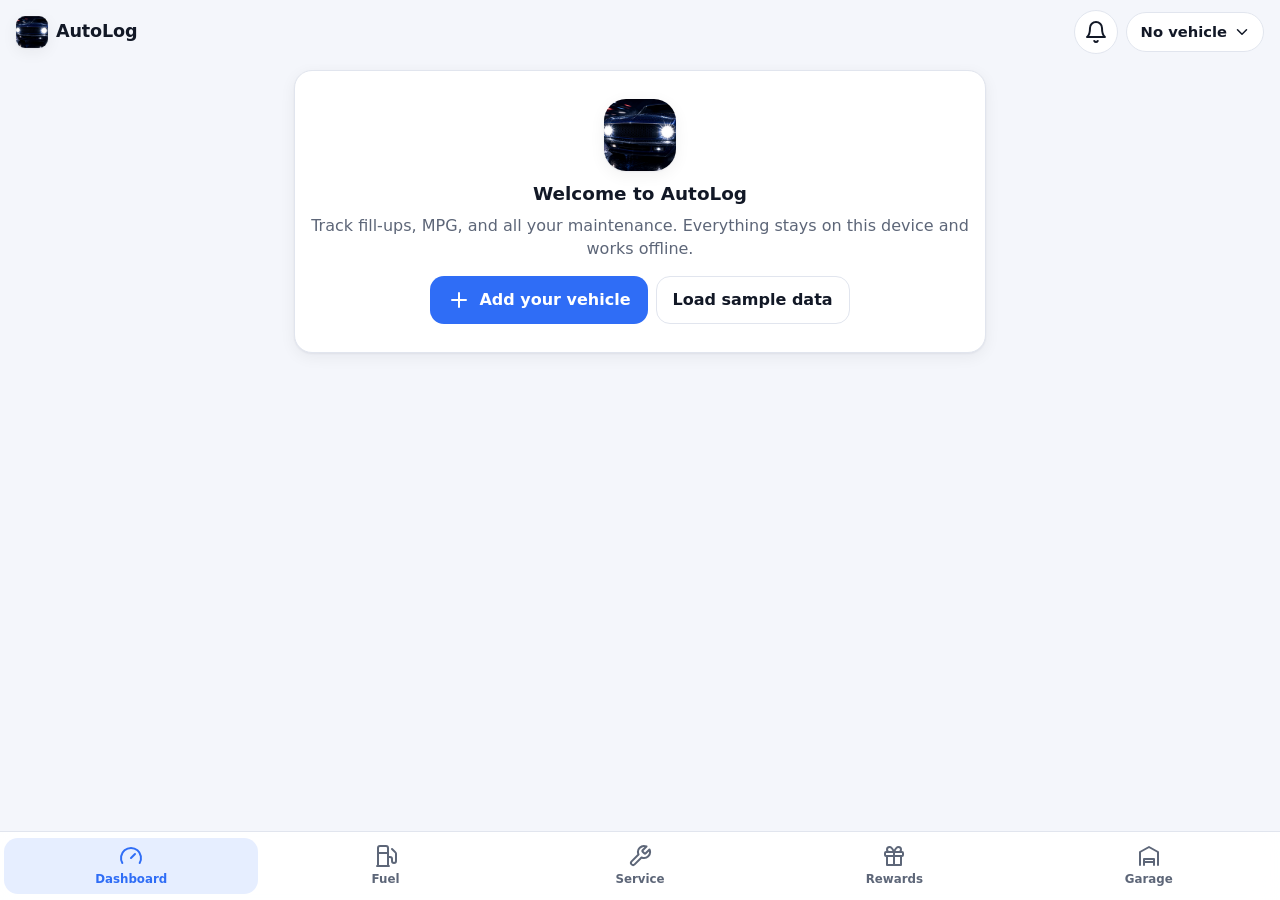
==== commit f371c87d: "New app icon and logo artwork (midnight-blue muscle car); navy manifest colors; SW v5" ====
--- a/autolog-standalone.html
+++ b/autolog-standalone.html
@@ -11,9 +11,10 @@
 <meta name="mobile-web-app-capable" content="yes">
 <meta name="apple-mobile-web-app-status-bar-style" content="default">
 <meta name="apple-mobile-web-app-title" content="AutoLog">
-<link rel="icon" type="image/svg+xml" href="[data-uri]">
-<link rel="apple-touch-icon" href="[data-uri]">
+<link rel="icon" type="image/png" sizes="32x32" href="[data-uri]">
+<link rel="apple-touch-icon" href="[data-uri]">
 <style>
+:root{--logo:url([data-uri])}
 :root{
   --bg:#f4f6fb; --surface:#ffffff; --surface-2:#eef1f7; --text:#121826; --muted:#5d6678; --line:#e1e5ee;
   --accent:#2f6df6; --accent-2:#12b5a5; --accent-soft:#e6eeff; --on-accent:#fff;
@@ -54,8 +55,7 @@
 .topbar{position:sticky;top:0;z-index:20;display:flex;align-items:center;justify-content:space-between;gap:10px;
   padding:calc(10px + env(safe-area-inset-top)) 16px 10px;background:color-mix(in srgb,var(--bg) 88%,transparent);backdrop-filter:blur(12px);-webkit-backdrop-filter:blur(12px)}
 .brand{display:flex;align-items:center;gap:8px;font-weight:800;font-size:1.1rem;letter-spacing:-.01em}
-.logo{width:28px;height:28px;border-radius:8px;background:linear-gradient(135deg,#3b7bff,#12b5a5);position:relative;box-shadow:var(--shadow)}
-.logo::after{content:"";position:absolute;inset:7px 6px 9px;border:3px solid #fff;border-bottom:0;border-radius:14px 14px 0 0}
+.logo{width:32px;height:32px;flex:none;border-radius:9px;background:#060a18 var(--logo) center/cover no-repeat;box-shadow:var(--shadow),inset 0 0 0 1px rgba(255,255,255,.08)}
 .vswitch{display:flex;align-items:center;gap:6px;min-height:40px;max-width:60vw;padding:6px 12px 6px 14px;border-radius:999px;border:1px solid var(--line);
   background:var(--surface);color:var(--text);font:inherit;font-weight:600;font-size:.92rem;cursor:pointer}
 .vswitch span{overflow:hidden;text-overflow:ellipsis;white-space:nowrap}
@@ -146,7 +146,7 @@
 .empty{text-align:center;padding:28px 12px;color:var(--muted)}
 .empty .big{font-size:1.15rem;font-weight:700;color:var(--text);margin:10px 0 6px}
 .empty .btn-row{justify-content:center;margin-top:16px}
-.hero-empty{display:grid;place-items:center;width:72px;height:72px;margin:0 auto;border-radius:22px;background:linear-gradient(135deg,#3b7bff,#12b5a5);color:#fff}
+.hero-empty{display:grid;place-items:center;width:72px;height:72px;margin:0 auto;border-radius:22px;background:#060a18 var(--logo) center/cover no-repeat;box-shadow:var(--shadow)}
 .hero-empty .ic{width:36px;height:36px}
 .banner{display:flex;gap:10px;align-items:center;justify-content:space-between;padding:12px 14px;border-radius:var(--r-sm);background:var(--accent-soft);color:var(--text);margin-bottom:14px;font-size:.9rem}
 
@@ -1229,7 +1229,7 @@
 
 /* ---------- views ---------- */
 function emptyGarage() {
-  return `<div class="card empty"><div class="hero-empty">${I.car}</div><div class="big">Welcome to AutoLog</div>
+  return `<div class="card empty"><div class="hero-empty" role="img" aria-label="AutoLog"></div><div class="big">Welcome to AutoLog</div>
     <div>Track fill-ups, MPG, and all your maintenance. Everything stays on this device and works offline.</div>
     <div class="btn-row"><button class="btn primary" data-act="addVehicle">${I.plus} Add your vehicle</button><button class="btn" data-act="loadSample">Load sample data</button></div></div>`;
 }
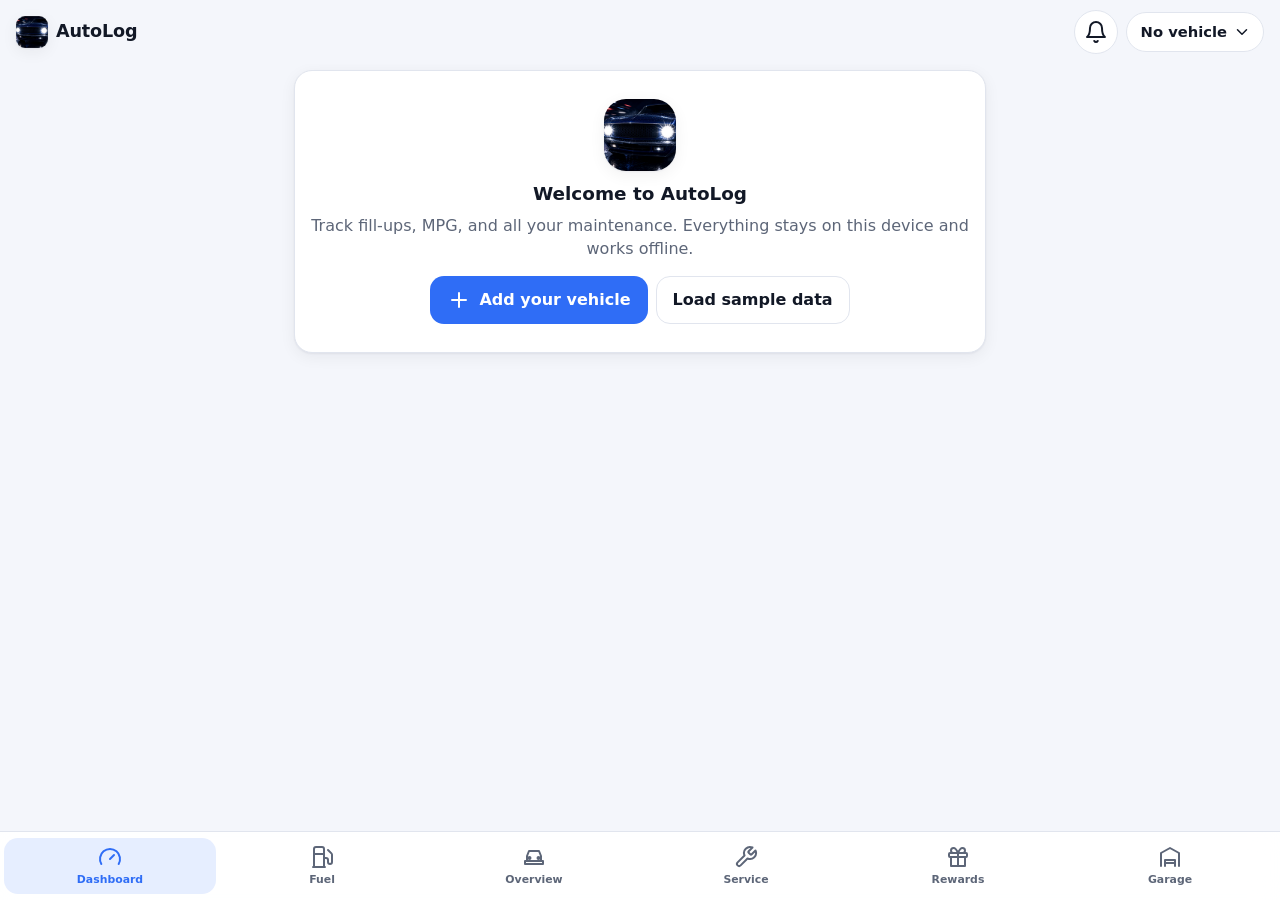
==== commit 6c47fe71: "v6: parts catalog & pickers, fitment, inventory, planned parts, required price paid, air/cabin filte" ====
--- a/autolog-standalone.html
+++ b/autolog-standalone.html
@@ -325,6 +325,125 @@
 .sync-tip b{color:var(--text)}
 .sync-note{font-size:.84rem;margin:12px 0 0}
 
+/* ===== v6: parts, inventory, planner, stats, TCO dashboard, overview ===== */
+:root{--c-air:#5a8f29}
+@media (prefers-color-scheme:dark){:root:not([data-theme=light]){--c-air:#8cc95a}}
+:root[data-theme=dark]{--c-air:#8cc95a}
+.c-airFilter,.c-cabinFilter{--c:var(--c-air)}.c-inventory{--c:var(--accent)}
+.tabbar{grid-template-columns:repeat(6,1fr)}
+.tabbar a{font-size:.68rem}
+.linkbtn{background:none;border:0;color:var(--accent);font:inherit;font-weight:650;padding:0 2px;cursor:pointer}
+/* fitment on forms */
+.fitbox{background:var(--surface-2);border-radius:var(--r-sm);padding:10px 12px}
+.fit-head{display:flex;align-items:center;gap:8px;font-size:.86rem}.fit-head .ic{width:18px;height:18px;color:var(--accent)}.fit-head b{flex:1}
+.fitgrid{display:grid;grid-template-columns:repeat(3,minmax(0,1fr));gap:6px 10px;margin-top:6px}
+.fitcell span{display:block;font-size:.68rem;color:var(--muted);text-transform:uppercase;letter-spacing:.03em;font-weight:650}
+.fitcell b{font-size:.95rem}.fitcell.big{grid-column:1/-1}.fitcell.big b{font-size:1.7rem;letter-spacing:-.02em}
+.fit-suggest{margin-top:8px;font-size:.84rem;line-height:1.4}.fit-suggest small{display:block;color:var(--muted);margin-top:4px}.fit-suggest.warn{color:var(--soon)}
+.fit-edit{display:grid;grid-template-columns:repeat(2,minmax(0,1fr));gap:8px;margin-top:8px;align-items:end}
+.fe{display:flex;flex-direction:column;gap:3px;font-size:.74rem;color:var(--muted);font-weight:650;min-width:0}.fe.wide{grid-column:1/-1}
+.fe input{font:inherit;font-size:.95rem;padding:8px 10px;border-radius:10px;border:1px solid var(--line);background:var(--surface);color:var(--text);min-width:0;width:100%;box-sizing:border-box}
+/* pickers */
+.pick{display:flex;flex-direction:column;gap:8px}
+.pick-ui{display:flex;flex-direction:column;gap:8px}
+.pick-q{font:inherit;padding:9px 12px;border-radius:12px;border:1px solid var(--line);background:var(--surface);color:var(--text);width:100%;box-sizing:border-box}
+.pick-row{display:grid;grid-template-columns:minmax(0,.8fr) minmax(0,1.2fr);gap:8px}
+.pick-row select{font:inherit;padding:9px 10px;border-radius:12px;border:1px solid var(--line);background:var(--surface);color:var(--text);min-width:0;width:100%}
+.pick-all{display:flex;gap:8px;align-items:center;font-size:.8rem;color:var(--muted)}
+.pick-results{display:flex;flex-direction:column;border:1px solid var(--line);border-radius:12px;overflow:hidden}
+.pick-results button{display:flex;flex-direction:column;align-items:flex-start;gap:2px;text-align:left;padding:9px 12px;border:0;border-bottom:1px solid var(--line);background:var(--surface);color:var(--text);font:inherit;cursor:pointer}
+.pick-results button:last-child{border-bottom:0}.pick-results small{color:var(--muted);font-size:.76rem}.good{color:var(--ok)}.warn{color:var(--soon)}
+.pick-info{display:flex;flex-direction:column;gap:5px;font-size:.86rem}.pick-info:empty{display:none}
+.pi-fit{font-size:.8rem;font-weight:650}.pi-fit.good{color:var(--ok)}.pi-fit.warn{color:var(--soon)}
+.pi-price{display:flex;flex-wrap:wrap;gap:4px 8px;align-items:baseline}
+.pi-plan{background:var(--accent-soft);border-radius:10px;padding:7px 10px;font-size:.84rem}.pi-plan.good{background:var(--ok-soft)}
+.offers{display:flex;flex-wrap:wrap;gap:6px}.offers a{font-size:.8rem;padding:4px 9px;border-radius:999px;background:var(--surface-2)}
+.pick-inv{display:flex;flex-wrap:wrap;gap:6px;align-items:center;font-size:.84rem}.pick-inv small{color:var(--muted);width:100%}
+.pnote,.padd{display:grid;grid-template-columns:repeat(2,minmax(0,1fr));gap:8px;align-items:end}.padd .fhead,.padd small{grid-column:1/-1}
+/* service quick links */
+.quick-links{display:grid;grid-template-columns:repeat(2,minmax(0,1fr));gap:10px;margin-bottom:14px}
+.ql{display:flex;flex-direction:column;gap:2px;padding:12px;border-radius:var(--r);background:var(--surface);box-shadow:var(--shadow);color:var(--text)}
+.ql .ic{width:22px;height:22px;color:var(--accent);margin-bottom:4px}.ql small{color:var(--muted);font-size:.78rem}
+.seg.scope{margin-bottom:12px}
+.entry.plan{align-items:flex-start}
+/* dashboard: TCO hero in the headlight-on-navy brand */
+.tco-hero{position:relative;overflow:hidden;border-radius:24px;padding:18px 16px 16px;margin-bottom:14px;color:#eef3ff;
+  background:radial-gradient(120% 70% at 18% -10%,rgba(190,215,255,.30),transparent 55%),radial-gradient(90% 60% at 95% -5%,rgba(150,190,255,.22),transparent 60%),linear-gradient(160deg,#0f1d44 0%,#0b1430 55%,#060a18 100%);
+  box-shadow:0 14px 40px rgba(6,10,24,.35)}
+.tco-hero::after{content:"";position:absolute;left:-10%;right:-10%;top:-60px;height:120px;background:radial-gradient(closest-side,rgba(255,255,255,.18),transparent);pointer-events:none}
+.tco-top{display:flex;justify-content:space-between;align-items:flex-start;gap:10px}
+.tco-hero .eyebrow{color:#a9bce6}.tco-hero h2{color:#fff;margin:2px 0 0}
+.tco-label{margin-top:14px;font-size:.78rem;color:#a9bce6;text-transform:uppercase;letter-spacing:.06em;font-weight:700}
+.tco-big{font-size:2.6rem;font-weight:800;letter-spacing:-.03em;line-height:1.05;text-shadow:0 0 24px rgba(170,200,255,.35)}
+.tco-rates{display:grid;grid-template-columns:repeat(3,minmax(0,1fr));gap:8px;margin-top:12px}
+.tco-rates div{background:rgba(255,255,255,.07);border:1px solid rgba(255,255,255,.08);border-radius:14px;padding:8px 10px}
+.tco-rates b{display:block;font-size:1.05rem;color:#fff}.tco-rates span{font-size:.72rem;color:#a9bce6}
+.tco-break{display:grid;grid-template-columns:120px minmax(0,1fr);gap:12px;align-items:center;margin-top:14px}
+.donut{width:120px;height:120px}
+.tco-legend{list-style:none;margin:0;padding:0;display:flex;flex-direction:column;gap:5px;font-size:.84rem}
+.tco-legend li{display:grid;grid-template-columns:10px minmax(0,1fr) auto 34px;gap:7px;align-items:center}
+.tco-legend i{width:10px;height:10px;border-radius:3px}.tco-legend span{overflow:hidden;text-overflow:ellipsis;white-space:nowrap;color:#d6e0f7}.tco-legend small{color:#a9bce6;text-align:right}
+.tco-hero .qa{display:grid;grid-template-columns:repeat(3,minmax(0,1fr));gap:8px;margin-top:16px}
+.tco-hero .qa .btn{justify-content:center;padding-left:6px;padding-right:6px;font-size:.84rem}
+.tco-hero .qa .btn:not(.primary){background:rgba(255,255,255,.08);border-color:rgba(255,255,255,.14);color:#fff}
+.tco-hero .qa .btn.primary{background:#f4f7ff;color:#0b1430;box-shadow:0 0 18px rgba(200,220,255,.45)}
+.tco-hero .chip-btn{background:rgba(255,255,255,.1);color:#fff;border-color:rgba(255,255,255,.15)}
+.seg.tiny{flex-wrap:nowrap;gap:4px}.seg.tiny span{padding:5px 10px;font-size:.78rem}
+.tco-hero .seg.tiny span{background:rgba(255,255,255,.08);color:#d6e0f7;border-color:rgba(255,255,255,.12)}
+.tco-hero .seg.tiny input:checked+span{background:#f4f7ff;color:#0b1430}
+.kpis{display:grid;grid-template-columns:repeat(3,minmax(0,1fr));gap:8px;margin-bottom:14px}
+.kpi{background:var(--surface);border-radius:16px;padding:10px 12px;box-shadow:var(--shadow);color:var(--text);min-width:0}
+.kpi span{display:block;font-size:.68rem;color:var(--muted);text-transform:uppercase;letter-spacing:.04em;font-weight:700;white-space:nowrap;overflow:hidden;text-overflow:ellipsis}
+.kpi b{font-size:1.15rem;letter-spacing:-.01em}.kpi.over b{color:var(--over)}.kpi.soon b{color:var(--soon)}
+.proj-total{font-size:1.25rem}
+.proj-split{display:grid;grid-template-columns:repeat(2,minmax(0,1fr));gap:8px}.proj-split div{background:var(--surface-2);border-radius:12px;padding:8px 10px}.proj-split span{display:block;font-size:.74rem;color:var(--muted)}
+.proj-list{list-style:none;padding:0;margin:10px 0 0;display:flex;flex-direction:column;gap:6px;font-size:.86rem}.proj-list li{display:flex;justify-content:space-between;gap:10px}
+.chart text{font-size:9.5px;fill:var(--muted)}
+.legend.col{flex-direction:column;align-items:flex-start;gap:4px}
+/* vehicle overview */
+.ov-head code{font-size:.82rem;letter-spacing:.04em}
+.diag-card{display:grid;grid-template-columns:minmax(0,1.1fr) minmax(0,.9fr);gap:10px;align-items:center}
+.cardiag{width:100%;max-width:230px;margin:0 auto;display:block}
+.cardiag .body{fill:color-mix(in srgb,var(--accent) 10%,var(--surface-2));stroke:var(--line);stroke-width:2}
+.cardiag .glass{fill:color-mix(in srgb,var(--accent) 22%,var(--surface));opacity:.8}
+.cardiag text{font-size:10px;fill:var(--muted);font-weight:700}.cardiag .zl{font-size:9px;letter-spacing:.1em}
+.zone rect{fill:var(--none-soft);stroke:var(--line);stroke-width:1.5;transition:filter .15s}
+.zone.ok rect{fill:color-mix(in srgb,var(--ok) 30%,transparent);stroke:var(--ok)}.zone.soon rect{fill:color-mix(in srgb,var(--soon) 35%,transparent);stroke:var(--soon)}.zone.over rect{fill:color-mix(in srgb,var(--over) 35%,transparent);stroke:var(--over)}
+.zone:hover rect,.zone:focus rect{filter:brightness(1.15)}
+.comps{display:flex;flex-direction:column;gap:2px}
+.comp{display:flex;gap:10px;align-items:flex-start;justify-content:space-between;padding:10px 0;border-top:1px solid var(--line);color:var(--text)}.comp:first-child{border-top:0}
+.comp-main{display:flex;flex-direction:column;gap:2px;min-width:0}.comp-main small{font-size:.78rem;color:var(--muted)}
+.life{height:6px;border-radius:99px;background:var(--surface-2);overflow:hidden;margin:5px 0 2px;max-width:220px}.life i{display:block;height:100%;border-radius:99px;background:var(--ok)}.life i.soon{background:var(--soon)}.life i.over{background:var(--over)}
+/* stats */
+.tbl-scroll{overflow-x:auto;-webkit-overflow-scrolling:touch}
+.stats-t td,.stats-t th{white-space:nowrap}
+.conf{font-size:.7rem;font-weight:750;padding:3px 8px;border-radius:999px;white-space:nowrap}
+.conf.high{background:var(--ok-soft);color:var(--ok)}.conf.med{background:var(--accent-soft);color:var(--accent)}.conf.low{background:var(--soon-soft);color:var(--soon)}.conf.none{background:var(--none-soft);color:var(--none)}
+.dd-block{padding:10px 0;border-top:1px solid var(--line)}.dd-block:first-of-type{border-top:0;padding-top:0}
+.dd-nums{display:flex;flex-wrap:wrap;gap:4px 12px;font-size:.8rem;color:var(--muted)}.dd-nums b{color:var(--text)}
+.months{display:grid;grid-template-columns:repeat(12,minmax(0,1fr));gap:4px;align-items:end;height:110px}
+.mo{display:flex;flex-direction:column;align-items:center;gap:4px;height:100%}.mo-bar{flex:1;width:100%;display:flex;align-items:flex-end}.mo-bar i{display:block;width:100%;border-radius:5px 5px 2px 2px;background:linear-gradient(180deg,var(--accent),var(--accent-2))}.mo small{font-size:.66rem;color:var(--muted)}
+td.good b{color:var(--ok)}td.warn b{color:var(--soon)}
+/* static fitment cards */
+.fit-static .fs-big span{display:block;font-size:.72rem;color:var(--muted);text-transform:uppercase;letter-spacing:.04em;font-weight:700}
+.fit-static .fs-big b{font-size:2rem;letter-spacing:-.02em}.fit-static .fs-big small{display:block;color:var(--muted);font-size:.78rem}
+.fit-static.missing .fs-big b{font-size:1.1rem}
+.fs-rest{display:grid;grid-template-columns:repeat(2,minmax(0,1fr));gap:6px 10px;margin-top:6px;font-size:.84rem}.fs-rest span{display:block;font-size:.7rem;color:var(--muted)}
+.fit-cards{display:grid;grid-template-columns:repeat(2,minmax(0,1fr));gap:12px}
+.fit-cards>div{background:var(--surface-2);border-radius:var(--r-sm);padding:10px;min-width:0}
+.fc-t{display:flex;gap:6px;align-items:center;font-size:.8rem;font-weight:700;margin-bottom:4px}.fc-t .ic{width:16px;height:16px;color:var(--accent)}
+.fit-cards .fit-static .fs-big b{font-size:1.4rem}
+.seg.tiny span{min-height:32px}
+.fit-edit[hidden],.pick [hidden],.pick-results[hidden]{display:none!important}
+.pick-all{display:flex;align-items:center;gap:8px;font-size:.85rem;color:var(--muted)}.pick-all input[type=checkbox]{width:20px;height:20px;min-height:0;flex:0 0 20px;padding:0;margin:0;accent-color:var(--accent);appearance:auto;-webkit-appearance:checkbox;background:none;border:0}
+.pick-inv{display:flex;flex-wrap:wrap;gap:6px;align-items:center}.pick-inv .chip-btn{max-width:100%;white-space:normal;text-align:left;overflow-wrap:anywhere}
+.fitcard b,.fitcard .fv,.fit-grid b,.fitbox b{overflow-wrap:anywhere;word-break:break-word}.entry .tags .tag{white-space:normal;max-width:100%;overflow-wrap:anywhere}.fit-grid>div,.fitcard>div{min-width:0}
+.tbl-scroll{overflow-x:auto;-webkit-overflow-scrolling:touch;margin:0 -4px}
+.stats-t{font-size:.86rem;width:100%}
+.stats-t th,.stats-t td{padding:8px 4px;white-space:nowrap}
+.stats-t td:first-child{white-space:normal;min-width:96px}
+@media (max-width:440px){.stats-t th:nth-child(3),.stats-t td:nth-child(3){display:none}}
+
 </style>
 </head>
 <body>
@@ -339,6 +458,7 @@
 <nav class="tabbar" id="tabbar">
   <a href="#/dash" data-tab="dash"><svg viewBox="0 0 24 24" class="ic"><path d="m12 14 4-4"/><path d="M3.34 19a10 10 0 1 1 17.32 0"/></svg><span>Dashboard</span></a>
   <a href="#/fuel" data-tab="fuel"><svg viewBox="0 0 24 24" class="ic"><path d="M3 22h12M4 9h10M14 22V4a2 2 0 0 0-2-2H6a2 2 0 0 0-2 2v18"/><path d="M14 13h2a2 2 0 0 1 2 2v2a2 2 0 0 0 4 0V9.83a2 2 0 0 0-.59-1.42L18 5"/></svg><span>Fuel</span></a>
+  <a href="#/overview" data-tab="overview"><svg viewBox="0 0 24 24" class="ic"><path d="M5 16V11l2-5h10l2 5v5"/><path d="M3 16h18v3H3z"/><circle cx="7.5" cy="13" r="1"/><circle cx="16.5" cy="13" r="1"/></svg><span>Overview</span></a>
   <a href="#/service" data-tab="service"><svg viewBox="0 0 24 24" class="ic"><path d="M14.7 6.3a1 1 0 0 0 0 1.4l1.6 1.6a1 1 0 0 0 1.4 0l3.77-3.77a6 6 0 0 1-7.94 7.94l-6.91 6.91a2.12 2.12 0 0 1-3-3l6.91-6.91a6 6 0 0 1 7.94-7.94l-3.76 3.76z"/></svg><span>Service</span></a>
   <a href="#/rewards" data-tab="rewards"><svg viewBox="0 0 24 24" class="ic"><rect x="3" y="8" width="18" height="4" rx="1"/><path d="M12 8v13M19 12v9H5v-9"/><path d="M7.5 8a2.5 2.5 0 0 1 0-5C10 3 12 8 12 8s2-5 4.5-5a2.5 2.5 0 0 1 0 5"/></svg><span>Rewards</span></a>
   <a href="#/garage" data-tab="garage"><svg viewBox="0 0 24 24" class="ic"><path d="M3 21V8l9-5 9 5v13"/><path d="M7 21v-6h10v6"/><path d="M7 18h10"/></svg><span>Garage</span></a>
@@ -348,6 +468,1186 @@
 <div class="toast" id="toast" role="status" aria-live="polite"></div>
 <input type="file" id="importFile" accept="application/json,.json" hidden>
 <script>window.AUTOLOG_STANDALONE = true; /* single-file build: no service worker */</script>
+<script>window.AUTOLOG_CATALOG = {
+ "version": 1,
+ "generatedAt": "2026-10-21T14:24:03.477Z",
+ "note": "Curated part numbers with sources. No retailer prices: Amazon/Walmart and other retailers block automated lookups (see sources). The app uses your own paid/noted prices.",
+ "sources": {
+  "amazon": {
+   "status": "blocked",
+   "note": "Search pages state automated AI-agent access violates Amazon Conditions of Use; a Product Advertising API key would be the sanctioned route."
+  },
+  "walmart": {
+   "status": "blocked",
+   "note": "Bot check (Robot or human)."
+  },
+  "autozone": {
+   "status": "disallowed",
+   "note": "robots.txt disallows search URLs."
+  },
+  "advanceauto": {
+   "status": "blocked",
+   "note": "Bot-protection page."
+  },
+  "oreilly": {
+   "status": "blocked",
+   "note": "Bot-protection page."
+  },
+  "rockauto": {
+   "status": "disallowed",
+   "note": "robots.txt disallows AI agents."
+  },
+  "discounttire": {
+   "status": "disallowed",
+   "note": "robots.txt disallows search."
+  }
+ },
+ "vehicles": {
+  "sierra15": {
+   "label": "2015 GMC Sierra 1500 5.3L V8 (L83)",
+   "years": [
+    2014,
+    2015
+   ],
+   "makes": [
+    "gmc",
+    "chevrolet",
+    "chevy"
+   ],
+   "models": [
+    "sierra",
+    "silverado"
+   ],
+   "disp": 5.3,
+   "specs": {
+    "oilCapacity": 8.5,
+    "oilViscosity": "0W-20",
+    "oilType": "Synthetic",
+    "oilFilter": "PF63",
+    "plugPart": "41-114",
+    "plugType": "Iridium",
+    "plugGap": 0.04,
+    "plugCount": 8,
+    "batteryGroup": "94R",
+    "batteryCca": 720,
+    "airFilterPart": "A3181C",
+    "cabinFilterPart": "CF188",
+    "src": "https://www.gmc.com/ownercenter/content/dam/gmownercenter/gmna/dynamic/manuals/2015/gmc/sierra_1500/2015_gmc_sierra_owners.pdf",
+    "note": "Owner's manual: 8.0 L / 8.5 qt with filter, dexos1 SAE 0W-20, plug gap 0.037–0.043 in. Battery per GM bulletin (94R, 720 CCA); some trucks have group 48/H6 — check your label. Tire size varies by trim; check the door placard."
+   }
+  },
+  "envision17": {
+   "label": "2017 Buick Envision 2.0L turbo (LTG)",
+   "years": [
+    2016,
+    2017
+   ],
+   "makes": [
+    "buick"
+   ],
+   "models": [
+    "envision"
+   ],
+   "disp": 2,
+   "specs": {
+    "oilCapacity": 6,
+    "oilViscosity": "5W-30",
+    "oilType": "Synthetic",
+    "oilFilter": "PF64",
+    "plugPart": "41-125",
+    "plugType": "Iridium",
+    "plugGap": 0.032,
+    "plugCount": 4,
+    "batteryGroup": "94R",
+    "batteryCca": 850,
+    "airFilterPart": "A3201C",
+    "cabinFilterPart": "CF185",
+    "src": "https://contentdelivery.ext.gm.com/content/dam/cope/en_us/public/pdf_assets/active/owners_manuals_browse/2017/17_BUI_Envision_OM_en_US_23219853B_2016NOV10_2P.pdf",
+    "note": "Owner's manual (2.0L turbo): 5.7 L / 6.0 qt with filter, dexos1 SAE 5W-30 (0W-30 below −20 °F), plug gap 0.030–0.035 in. Battery: 94R AGM 850 CCA (stop/start) per GM bulletin."
+   }
+  },
+  "sonic12": {
+   "label": "2012 Chevrolet Sonic 1.4L turbo (LUV)",
+   "years": [
+    2012,
+    2016
+   ],
+   "makes": [
+    "chevrolet",
+    "chevy"
+   ],
+   "models": [
+    "sonic"
+   ],
+   "disp": 1.4,
+   "specs": {
+    "oilCapacity": 4.2,
+    "oilViscosity": "5W-30",
+    "oilType": "Synthetic",
+    "oilFilter": "PF2257G",
+    "plugPart": "41-120",
+    "plugType": "Iridium",
+    "plugGap": 0.028,
+    "plugCount": 4,
+    "batteryGroup": "47",
+    "batteryCca": 525,
+    "airFilterPart": "96950990",
+    "cabinFilterPart": "CF181",
+    "src": "https://assets.gm.com/manuals/chevrolet/2012_chevrolet_sonic_owners.pdf",
+    "note": "Owner's manual (1.4L turbo): 4.0 L / 4.2 qt with filter, dexos1 SAE 5W-30 (0W-30 below −20 °F), plug gap 0.028 in. Battery 47/H5, 525 CCA per GM bulletin. Oil filter cartridge depends on housing (Hengst vs UFI)."
+   }
+  }
+ },
+ "items": [
+  {
+   "cat": "oilFilter",
+   "brand": "ACDelco",
+   "part": "PF63",
+   "name": "ACDelco Gold PF63 oil filter (GM 89017525)",
+   "fits": [
+    "sierra15"
+   ],
+   "src": [
+    "https://www.gmc.com/ownercenter/content/dam/gmownercenter/gmna/dynamic/manuals/2015/gmc/sierra_1500/2015_gmc_sierra_owners.pdf"
+   ],
+   "id": "oilfilter-acdelco-pf63",
+   "offers": [],
+   "best": null
+  },
+  {
+   "cat": "oilFilter",
+   "brand": "WIX",
+   "part": "57045",
+   "name": "WIX 57045 spin-on oil filter (PF63 equivalent)",
+   "fits": [
+    "sierra15"
+   ],
+   "src": [
+    "https://filterverified.com/charts/purolator-oil-filter-cross-reference/",
+    "https://www.finditparts.com/products/4647197/acdelco-pf63"
+   ],
+   "id": "oilfilter-wix-57045",
+   "offers": [],
+   "best": null
+  },
+  {
+   "cat": "oilFilter",
+   "brand": "FRAM",
+   "part": "XG10575",
+   "name": "FRAM Ultra Synthetic XG10575 (PF63 equivalent)",
+   "fits": [
+    "sierra15"
+   ],
+   "src": [
+    "https://www.finditparts.com/products/4647197/acdelco-pf63"
+   ],
+   "id": "oilfilter-fram-xg10575",
+   "offers": [],
+   "best": null
+  },
+  {
+   "cat": "oilFilter",
+   "brand": "Mobil 1",
+   "part": "M1-212A",
+   "name": "Mobil 1 Extended Performance M1-212A (PF63 equivalent)",
+   "fits": [
+    "sierra15"
+   ],
+   "src": [
+    "https://filterverified.com/charts/purolator-oil-filter-cross-reference/",
+    "https://www.finditparts.com/products/4647197/acdelco-pf63"
+   ],
+   "id": "oilfilter-mobil-1-m1-212a",
+   "offers": [],
+   "best": null
+  },
+  {
+   "cat": "oilFilter",
+   "brand": "Purolator",
+   "part": "PL22500",
+   "name": "Purolator PureONE PL22500 (PF63 equivalent)",
+   "fits": [
+    "sierra15"
+   ],
+   "src": [
+    "https://filterverified.com/charts/purolator-oil-filter-cross-reference/"
+   ],
+   "id": "oilfilter-purolator-pl22500",
+   "offers": [],
+   "best": null
+  },
+  {
+   "cat": "oilFilter",
+   "brand": "ACDelco",
+   "part": "PF64",
+   "name": "ACDelco Gold PF64 oil filter (GM 12640445)",
+   "fits": [
+    "envision17"
+   ],
+   "src": [
+    "https://contentdelivery.ext.gm.com/content/dam/cope/en_us/public/pdf_assets/active/owners_manuals_browse/2017/17_BUI_Envision_OM_en_US_23219853B_2016NOV10_2P.pdf"
+   ],
+   "id": "oilfilter-acdelco-pf64",
+   "offers": [],
+   "best": null
+  },
+  {
+   "cat": "oilFilter",
+   "brand": "WIX",
+   "part": "57060",
+   "name": "WIX 57060 spin-on oil filter (PF64 equivalent)",
+   "fits": [
+    "envision17"
+   ],
+   "src": [
+    "https://www.finditparts.com/products/3862554/acdelco-pf64"
+   ],
+   "id": "oilfilter-wix-57060",
+   "offers": [],
+   "best": null
+  },
+  {
+   "cat": "oilFilter",
+   "brand": "FRAM",
+   "part": "XG12060",
+   "name": "FRAM Ultra Synthetic XG12060 (PF64 equivalent)",
+   "fits": [
+    "envision17"
+   ],
+   "src": [
+    "https://www.finditparts.com/products/3862554/acdelco-pf64"
+   ],
+   "id": "oilfilter-fram-xg12060",
+   "offers": [],
+   "best": null
+  },
+  {
+   "cat": "oilFilter",
+   "brand": "Mobil 1",
+   "part": "M1-113A",
+   "name": "Mobil 1 Extended Performance M1-113A (PF64 equivalent)",
+   "fits": [
+    "envision17"
+   ],
+   "src": [
+    "https://www.finditparts.com/products/3862554/acdelco-pf64"
+   ],
+   "id": "oilfilter-mobil-1-m1-113a",
+   "offers": [],
+   "best": null
+  },
+  {
+   "cat": "oilFilter",
+   "brand": "Purolator",
+   "part": "PL11403",
+   "name": "Purolator PureONE PL11403 (PF64 equivalent)",
+   "fits": [
+    "envision17"
+   ],
+   "src": [
+    "https://www.finditparts.com/products/3862554/acdelco-pf64"
+   ],
+   "id": "oilfilter-purolator-pl11403",
+   "offers": [],
+   "best": null
+  },
+  {
+   "cat": "oilFilter",
+   "brand": "ACDelco",
+   "part": "PF2257G",
+   "name": "ACDelco PF2257G cartridge oil filter (GM 93185674)",
+   "fits": [
+    "sonic12"
+   ],
+   "src": [
+    "https://assets.gm.com/manuals/chevrolet/2012_chevrolet_sonic_owners.pdf"
+   ],
+   "note": "Hengst-style housing. UFI-style housings use a different cartridge; check your filter cap.",
+   "id": "oilfilter-acdelco-pf2257g",
+   "offers": [],
+   "best": null
+  },
+  {
+   "cat": "oilFilter",
+   "brand": "FRAM",
+   "part": "CH10246",
+   "name": "FRAM CH10246 cartridge (PF2257G equivalent)",
+   "fits": [
+    "sonic12"
+   ],
+   "src": [
+    "https://www.fram.com/media/wysiwyg/resources/consumer_tech_docs/gm-14l-18l-cartridge-oil-filter-tsb-rev-1.pdf"
+   ],
+   "note": "Hengst-style housing only.",
+   "id": "oilfilter-fram-ch10246",
+   "offers": [],
+   "best": null
+  },
+  {
+   "cat": "plugs",
+   "brand": "ACDelco",
+   "part": "41-114",
+   "name": "ACDelco Professional 41-114 iridium (GM 12622441)",
+   "type": "Iridium",
+   "gap": 0.04,
+   "count": 8,
+   "fits": [
+    "sierra15"
+   ],
+   "src": [
+    "https://www.gmc.com/ownercenter/content/dam/gmownercenter/gmna/dynamic/manuals/2015/gmc/sierra_1500/2015_gmc_sierra_owners.pdf"
+   ],
+   "note": "Manual gap 0.037–0.043 in.",
+   "id": "plugs-acdelco-41-114",
+   "offers": [],
+   "best": null
+  },
+  {
+   "cat": "plugs",
+   "brand": "ACDelco",
+   "part": "41-125",
+   "name": "ACDelco Professional 41-125 iridium (GM 12647827)",
+   "type": "Iridium",
+   "gap": 0.032,
+   "count": 4,
+   "fits": [
+    "envision17"
+   ],
+   "src": [
+    "https://contentdelivery.ext.gm.com/content/dam/cope/en_us/public/pdf_assets/active/owners_manuals_browse/2017/17_BUI_Envision_OM_en_US_23219853B_2016NOV10_2P.pdf"
+   ],
+   "note": "Manual gap 0.030–0.035 in (2.0T).",
+   "id": "plugs-acdelco-41-125",
+   "offers": [],
+   "best": null
+  },
+  {
+   "cat": "plugs",
+   "brand": "ACDelco",
+   "part": "41-120",
+   "name": "ACDelco Professional 41-120 iridium (GM 55580961)",
+   "type": "Iridium",
+   "gap": 0.028,
+   "count": 4,
+   "fits": [
+    "sonic12"
+   ],
+   "src": [
+    "https://assets.gm.com/manuals/chevrolet/2012_chevrolet_sonic_owners.pdf"
+   ],
+   "note": "Manual gap 0.028 in.",
+   "id": "plugs-acdelco-41-120",
+   "offers": [],
+   "best": null
+  },
+  {
+   "cat": "plugs",
+   "brand": "NGK",
+   "part": "BKR6EIX",
+   "name": "NGK Iridium IX BKR6EIX (41-120 cross-reference)",
+   "type": "Iridium",
+   "gap": 0.028,
+   "count": 4,
+   "fits": [
+    "sonic12"
+   ],
+   "src": [
+    "https://www.thesparktwin.com/en/acdelco/41-120/"
+   ],
+   "note": "Cross-reference; gap to 0.028 in before installing.",
+   "id": "plugs-ngk-bkr6eix",
+   "offers": [],
+   "best": null
+  },
+  {
+   "cat": "coils",
+   "brand": "ACDelco",
+   "part": "25202791",
+   "name": "ACDelco GM Original Equipment ignition coil 25202791",
+   "kind": "Coils",
+   "count": 1,
+   "fits": [
+    "envision17"
+   ],
+   "src": [
+    "https://newparts.com/acdelco-25202791-ignition-coil"
+   ],
+   "note": "Single coil module for the 2.0T LTG.",
+   "id": "coils-acdelco-25202791",
+   "offers": [],
+   "best": null
+  },
+  {
+   "cat": "battery",
+   "brand": "ACDelco",
+   "part": "94RPG",
+   "name": "ACDelco Professional Gold 94RPG (GM 88864065), group 94R",
+   "group": "94R",
+   "cca": 720,
+   "fits": [
+    "sierra15"
+   ],
+   "src": [
+    "https://static.nhtsa.gov/odi/tsbs/2016/MC-10135250-9999.pdf"
+   ],
+   "note": "GM bulletin lists 94R / 720 CCA as the warranty replacement for gas V8 Silverado/Sierra; check your battery label.",
+   "id": "battery-acdelco-94rpg",
+   "offers": [],
+   "best": null
+  },
+  {
+   "cat": "battery",
+   "brand": "Interstate",
+   "part": "MTZ-48/H6",
+   "name": "Interstate MTZ-48/H6 AGM, group 48/H6, 730 CCA",
+   "group": "48",
+   "cca": 730,
+   "fits": [
+    "sierra15"
+   ],
+   "src": [
+    "https://www.interstatebatteries.com/products/mtz-48/h6/2015-gmc-sierra-1500-v853l"
+   ],
+   "note": "Interstate lists this for the 2015 Sierra 1500 5.3L.",
+   "id": "battery-interstate-mtz-48-h6",
+   "offers": [],
+   "best": null
+  },
+  {
+   "cat": "battery",
+   "brand": "ACDelco",
+   "part": "94RAGM",
+   "name": "ACDelco Gold 94RAGM AGM (GM 88864542), group 94R, 850 CCA",
+   "group": "94R",
+   "cca": 850,
+   "agm": true,
+   "fits": [
+    "envision17"
+   ],
+   "src": [
+    "https://static.nhtsa.gov/odi/tsbs/2016/MC-10135250-9999.pdf"
+   ],
+   "note": "Stop/start: AGM required.",
+   "id": "battery-acdelco-94ragm",
+   "offers": [],
+   "best": null
+  },
+  {
+   "cat": "battery",
+   "brand": "Super Start",
+   "part": "94RPLT",
+   "name": "Super Start Platinum AGM 94RPLT, group 94R, 800 CCA",
+   "group": "94R",
+   "cca": 800,
+   "agm": true,
+   "fits": [
+    "envision17"
+   ],
+   "src": [
+    "https://www.oreillyauto.com/shop/b/battery---accessories/batteries/31624da3221a/v/a/140389/automotive-truck-2017-buick-envision"
+   ],
+   "id": "battery-super-start-94rplt",
+   "offers": [],
+   "best": null
+  },
+  {
+   "cat": "battery",
+   "brand": "ACDelco",
+   "part": "47PS",
+   "name": "ACDelco Professional 47PS (GM 88865274), group 47/H5, 525 CCA",
+   "group": "47",
+   "cca": 525,
+   "fits": [
+    "sonic12"
+   ],
+   "src": [
+    "https://static.nhtsa.gov/odi/tsbs/2016/MC-10135250-9999.pdf"
+   ],
+   "id": "battery-acdelco-47ps",
+   "offers": [],
+   "best": null
+  },
+  {
+   "cat": "battery",
+   "brand": "Duralast",
+   "part": "H5-DLG",
+   "name": "Duralast Gold H5-DLG, group 47/H5, 650 CCA",
+   "group": "47",
+   "cca": 650,
+   "fits": [
+    "sonic12"
+   ],
+   "src": [
+    "https://www.autozone.com/batteries-starting-and-charging/battery/chevrolet/sonic/2012"
+   ],
+   "id": "battery-duralast-h5-dlg",
+   "offers": [],
+   "best": null
+  },
+  {
+   "cat": "battery",
+   "brand": "Duralast",
+   "part": "H5-AGM",
+   "name": "Duralast Platinum H5-AGM, group 47/H5, 680 CCA",
+   "group": "47",
+   "cca": 680,
+   "agm": true,
+   "fits": [
+    "sonic12"
+   ],
+   "src": [
+    "https://www.autozone.com/batteries-starting-and-charging/battery/chevrolet/sonic/2012"
+   ],
+   "id": "battery-duralast-h5-agm",
+   "offers": [],
+   "best": null
+  },
+  {
+   "cat": "airFilter",
+   "brand": "ACDelco",
+   "part": "A3181C",
+   "name": "ACDelco Gold A3181C engine air filter (GM 22845992)",
+   "fits": [
+    "sierra15"
+   ],
+   "src": [
+    "https://www.gmc.com/ownercenter/content/dam/gmownercenter/gmna/dynamic/manuals/2015/gmc/sierra_1500/2015_gmc_sierra_owners.pdf"
+   ],
+   "id": "airfilter-acdelco-a3181c",
+   "offers": [],
+   "best": null
+  },
+  {
+   "cat": "airFilter",
+   "brand": "ACDelco",
+   "part": "A3201C",
+   "name": "ACDelco Gold A3201C engine air filter (GM 22971580)",
+   "fits": [
+    "envision17"
+   ],
+   "src": [
+    "https://contentdelivery.ext.gm.com/content/dam/cope/en_us/public/pdf_assets/active/owners_manuals_browse/2017/17_BUI_Envision_OM_en_US_23219853B_2016NOV10_2P.pdf"
+   ],
+   "id": "airfilter-acdelco-a3201c",
+   "offers": [],
+   "best": null
+  },
+  {
+   "cat": "airFilter",
+   "brand": "GM",
+   "part": "96950990",
+   "name": "GM Genuine 96950990 engine air filter",
+   "fits": [
+    "sonic12"
+   ],
+   "src": [
+    "https://assets.gm.com/manuals/chevrolet/2012_chevrolet_sonic_owners.pdf"
+   ],
+   "note": "The 2012 manual lists one air filter for both Sonic engines.",
+   "id": "airfilter-gm-96950990",
+   "offers": [],
+   "best": null
+  },
+  {
+   "cat": "cabinFilter",
+   "brand": "ACDelco",
+   "part": "CF188",
+   "name": "ACDelco Gold CF188 cabin air filter (GM 22808781)",
+   "fits": [
+    "sierra15"
+   ],
+   "src": [
+    "https://www.gmc.com/ownercenter/content/dam/gmownercenter/gmna/dynamic/manuals/2015/gmc/sierra_1500/2015_gmc_sierra_owners.pdf"
+   ],
+   "id": "cabinfilter-acdelco-cf188",
+   "offers": [],
+   "best": null
+  },
+  {
+   "cat": "cabinFilter",
+   "brand": "ACDelco",
+   "part": "CF185",
+   "name": "ACDelco Gold CF185 cabin air filter (GM 13508023)",
+   "fits": [
+    "envision17"
+   ],
+   "src": [
+    "https://contentdelivery.ext.gm.com/content/dam/cope/en_us/public/pdf_assets/active/owners_manuals_browse/2017/17_BUI_Envision_OM_en_US_23219853B_2016NOV10_2P.pdf"
+   ],
+   "id": "cabinfilter-acdelco-cf185",
+   "offers": [],
+   "best": null
+  },
+  {
+   "cat": "cabinFilter",
+   "brand": "ACDelco",
+   "part": "CF181",
+   "name": "ACDelco Gold CF181 cabin air filter (GM 13271190)",
+   "fits": [
+    "sonic12"
+   ],
+   "src": [
+    "https://assets.gm.com/manuals/chevrolet/2012_chevrolet_sonic_owners.pdf"
+   ],
+   "id": "cabinfilter-acdelco-cf181",
+   "offers": [],
+   "best": null
+  },
+  {
+   "cat": "oil",
+   "brand": "ACDelco",
+   "part": "dexos1 0W-20 5qt",
+   "name": "ACDelco dexos1 Full Synthetic 0W-20, 5 qt",
+   "viscosity": "0W-20",
+   "synth": "Synthetic",
+   "size": 5,
+   "id": "oil-acdelco-dexos1-0w-20-5qt",
+   "src": [],
+   "offers": [],
+   "best": null
+  },
+  {
+   "cat": "oil",
+   "brand": "ACDelco",
+   "part": "dexos1 5W-30 5qt",
+   "name": "ACDelco dexos1 Full Synthetic 5W-30, 5 qt",
+   "viscosity": "5W-30",
+   "synth": "Synthetic",
+   "size": 5,
+   "id": "oil-acdelco-dexos1-5w-30-5qt",
+   "src": [],
+   "offers": [],
+   "best": null
+  },
+  {
+   "cat": "oil",
+   "brand": "Mobil 1",
+   "part": "Advanced FS 0W-8 1qt",
+   "name": "Mobil 1 Advanced Full Synthetic 0W-8, 1 qt",
+   "viscosity": "0W-8",
+   "synth": "Synthetic",
+   "size": 1,
+   "id": "oil-mobil-1-advanced-fs-0w-8-1qt",
+   "src": [],
+   "offers": [],
+   "best": null
+  },
+  {
+   "cat": "oil",
+   "brand": "Mobil 1",
+   "part": "Advanced FS 0W-16 5qt",
+   "name": "Mobil 1 Advanced Full Synthetic 0W-16, 5 qt",
+   "viscosity": "0W-16",
+   "synth": "Synthetic",
+   "size": 5,
+   "id": "oil-mobil-1-advanced-fs-0w-16-5qt",
+   "src": [],
+   "offers": [],
+   "best": null
+  },
+  {
+   "cat": "oil",
+   "brand": "Mobil 1",
+   "part": "Advanced FS 0W-20 5qt",
+   "name": "Mobil 1 Advanced Full Synthetic 0W-20, 5 qt",
+   "viscosity": "0W-20",
+   "synth": "Synthetic",
+   "size": 5,
+   "id": "oil-mobil-1-advanced-fs-0w-20-5qt",
+   "src": [],
+   "offers": [],
+   "best": null
+  },
+  {
+   "cat": "oil",
+   "brand": "Mobil 1",
+   "part": "Advanced FS 0W-20 1qt",
+   "name": "Mobil 1 Advanced Full Synthetic 0W-20, 1 qt",
+   "viscosity": "0W-20",
+   "synth": "Synthetic",
+   "size": 1,
+   "id": "oil-mobil-1-advanced-fs-0w-20-1qt",
+   "src": [],
+   "offers": [],
+   "best": null
+  },
+  {
+   "cat": "oil",
+   "brand": "Mobil 1",
+   "part": "Advanced FS 5W-20 5qt",
+   "name": "Mobil 1 Advanced Full Synthetic 5W-20, 5 qt",
+   "viscosity": "5W-20",
+   "synth": "Synthetic",
+   "size": 5,
+   "id": "oil-mobil-1-advanced-fs-5w-20-5qt",
+   "src": [],
+   "offers": [],
+   "best": null
+  },
+  {
+   "cat": "oil",
+   "brand": "Mobil 1",
+   "part": "Advanced FS 5W-30 5qt",
+   "name": "Mobil 1 Advanced Full Synthetic 5W-30, 5 qt",
+   "viscosity": "5W-30",
+   "synth": "Synthetic",
+   "size": 5,
+   "id": "oil-mobil-1-advanced-fs-5w-30-5qt",
+   "src": [],
+   "offers": [],
+   "best": null
+  },
+  {
+   "cat": "oil",
+   "brand": "Mobil 1",
+   "part": "Advanced FS 5W-30 1qt",
+   "name": "Mobil 1 Advanced Full Synthetic 5W-30, 1 qt",
+   "viscosity": "5W-30",
+   "synth": "Synthetic",
+   "size": 1,
+   "id": "oil-mobil-1-advanced-fs-5w-30-1qt",
+   "src": [],
+   "offers": [],
+   "best": null
+  },
+  {
+   "cat": "oil",
+   "brand": "Mobil 1",
+   "part": "FS 0W-40 5qt",
+   "name": "Mobil 1 FS European Car Formula 0W-40, 5 qt",
+   "viscosity": "0W-40",
+   "synth": "Synthetic",
+   "size": 5,
+   "id": "oil-mobil-1-fs-0w-40-5qt",
+   "src": [],
+   "offers": [],
+   "best": null
+  },
+  {
+   "cat": "oil",
+   "brand": "Mobil 1",
+   "part": "High Mileage 10W-30 5qt",
+   "name": "Mobil 1 High Mileage Full Synthetic 10W-30, 5 qt",
+   "viscosity": "10W-30",
+   "synth": "High mileage",
+   "size": 5,
+   "id": "oil-mobil-1-high-mileage-10w-30-5qt",
+   "src": [],
+   "offers": [],
+   "best": null
+  },
+  {
+   "cat": "oil",
+   "brand": "Castrol",
+   "part": "EDGE 0W-20 5qt",
+   "name": "Castrol EDGE Full Synthetic 0W-20, 5 qt",
+   "viscosity": "0W-20",
+   "synth": "Synthetic",
+   "size": 5,
+   "id": "oil-castrol-edge-0w-20-5qt",
+   "src": [],
+   "offers": [],
+   "best": null
+  },
+  {
+   "cat": "oil",
+   "brand": "Castrol",
+   "part": "EDGE 5W-30 5qt",
+   "name": "Castrol EDGE Full Synthetic 5W-30, 5 qt",
+   "viscosity": "5W-30",
+   "synth": "Synthetic",
+   "size": 5,
+   "id": "oil-castrol-edge-5w-30-5qt",
+   "src": [],
+   "offers": [],
+   "best": null
+  },
+  {
+   "cat": "oil",
+   "brand": "Castrol",
+   "part": "GTX 10W-30 5qt",
+   "name": "Castrol GTX Conventional 10W-30, 5 qt",
+   "viscosity": "10W-30",
+   "synth": "Conventional",
+   "size": 5,
+   "id": "oil-castrol-gtx-10w-30-5qt",
+   "src": [],
+   "offers": [],
+   "best": null
+  },
+  {
+   "cat": "oil",
+   "brand": "Castrol",
+   "part": "GTX HM 20W-50 5qt",
+   "name": "Castrol GTX High Mileage 20W-50, 5 qt",
+   "viscosity": "20W-50",
+   "synth": "High mileage",
+   "size": 5,
+   "id": "oil-castrol-gtx-hm-20w-50-5qt",
+   "src": [],
+   "offers": [],
+   "best": null
+  },
+  {
+   "cat": "oil",
+   "brand": "Pennzoil",
+   "part": "Platinum 0W-20 5qt",
+   "name": "Pennzoil Platinum Full Synthetic 0W-20, 5 qt",
+   "viscosity": "0W-20",
+   "synth": "Synthetic",
+   "size": 5,
+   "id": "oil-pennzoil-platinum-0w-20-5qt",
+   "src": [],
+   "offers": [],
+   "best": null
+  },
+  {
+   "cat": "oil",
+   "brand": "Pennzoil",
+   "part": "Platinum 5W-30 5qt",
+   "name": "Pennzoil Platinum Full Synthetic 5W-30, 5 qt",
+   "viscosity": "5W-30",
+   "synth": "Synthetic",
+   "size": 5,
+   "id": "oil-pennzoil-platinum-5w-30-5qt",
+   "src": [],
+   "offers": [],
+   "best": null
+  },
+  {
+   "cat": "oil",
+   "brand": "Pennzoil",
+   "part": "Ultra Platinum 0W-16 5qt",
+   "name": "Pennzoil Ultra Platinum 0W-16, 5 qt",
+   "viscosity": "0W-16",
+   "synth": "Synthetic",
+   "size": 5,
+   "id": "oil-pennzoil-ultra-platinum-0w-16-5qt",
+   "src": [],
+   "offers": [],
+   "best": null
+  },
+  {
+   "cat": "oil",
+   "brand": "Valvoline",
+   "part": "Advanced FS 0W-20 5qt",
+   "name": "Valvoline Advanced Full Synthetic 0W-20, 5 qt",
+   "viscosity": "0W-20",
+   "synth": "Synthetic",
+   "size": 5,
+   "id": "oil-valvoline-advanced-fs-0w-20-5qt",
+   "src": [],
+   "offers": [],
+   "best": null
+  },
+  {
+   "cat": "oil",
+   "brand": "Valvoline",
+   "part": "Advanced FS 5W-30 5qt",
+   "name": "Valvoline Advanced Full Synthetic 5W-30, 5 qt",
+   "viscosity": "5W-30",
+   "synth": "Synthetic",
+   "size": 5,
+   "id": "oil-valvoline-advanced-fs-5w-30-5qt",
+   "src": [],
+   "offers": [],
+   "best": null
+  },
+  {
+   "cat": "oil",
+   "brand": "Valvoline",
+   "part": "MaxLife HM 10W-40 5qt",
+   "name": "Valvoline High Mileage MaxLife 10W-40, 5 qt",
+   "viscosity": "10W-40",
+   "synth": "High mileage",
+   "size": 5,
+   "id": "oil-valvoline-maxlife-hm-10w-40-5qt",
+   "src": [],
+   "offers": [],
+   "best": null
+  },
+  {
+   "cat": "oil",
+   "brand": "Quaker State",
+   "part": "Full Synthetic 5W-30 5qt",
+   "name": "Quaker State Full Synthetic 5W-30, 5 qt",
+   "viscosity": "5W-30",
+   "synth": "Synthetic",
+   "size": 5,
+   "id": "oil-quaker-state-full-synthetic-5w-30-5qt",
+   "src": [],
+   "offers": [],
+   "best": null
+  },
+  {
+   "cat": "oil",
+   "brand": "Quaker State",
+   "part": "Full Synthetic 0W-20 5qt",
+   "name": "Quaker State Full Synthetic 0W-20, 5 qt",
+   "viscosity": "0W-20",
+   "synth": "Synthetic",
+   "size": 5,
+   "id": "oil-quaker-state-full-synthetic-0w-20-5qt",
+   "src": [],
+   "offers": [],
+   "best": null
+  },
+  {
+   "cat": "oil",
+   "brand": "Royal Purple",
+   "part": "HPS 5W-30 5qt",
+   "name": "Royal Purple High Performance Street 5W-30, 5 qt",
+   "viscosity": "5W-30",
+   "synth": "Synthetic",
+   "size": 5,
+   "id": "oil-royal-purple-hps-5w-30-5qt",
+   "src": [],
+   "offers": [],
+   "best": null
+  },
+  {
+   "cat": "oil",
+   "brand": "AMSOIL",
+   "part": "Signature Series 0W-20 1qt",
+   "name": "AMSOIL Signature Series 0W-20, 1 qt",
+   "viscosity": "0W-20",
+   "synth": "Synthetic",
+   "size": 1,
+   "id": "oil-amsoil-signature-series-0w-20-1qt",
+   "src": [],
+   "offers": [],
+   "best": null
+  },
+  {
+   "cat": "oil",
+   "brand": "AMSOIL",
+   "part": "Signature Series 5W-30 1qt",
+   "name": "AMSOIL Signature Series 5W-30, 1 qt",
+   "viscosity": "5W-30",
+   "synth": "Synthetic",
+   "size": 1,
+   "id": "oil-amsoil-signature-series-5w-30-1qt",
+   "src": [],
+   "offers": [],
+   "best": null
+  },
+  {
+   "cat": "oil",
+   "brand": "Motorcraft",
+   "part": "Synthetic Blend 5W-20 5qt",
+   "name": "Motorcraft Synthetic Blend 5W-20, 5 qt",
+   "viscosity": "5W-20",
+   "synth": "Blend",
+   "size": 5,
+   "id": "oil-motorcraft-synthetic-blend-5w-20-5qt",
+   "src": [],
+   "offers": [],
+   "best": null
+  },
+  {
+   "cat": "oil",
+   "brand": "Shell Rotella",
+   "part": "T6 5W-40 1gal",
+   "name": "Shell Rotella T6 Full Synthetic 5W-40, 1 gal",
+   "viscosity": "5W-40",
+   "synth": "Synthetic",
+   "size": 4,
+   "id": "oil-shell-rotella-t6-5w-40-1gal",
+   "src": [],
+   "offers": [],
+   "best": null
+  },
+  {
+   "cat": "oil",
+   "brand": "Shell Rotella",
+   "part": "T4 15W-40 1gal",
+   "name": "Shell Rotella T4 Triple Protection 15W-40, 1 gal",
+   "viscosity": "15W-40",
+   "synth": "Conventional",
+   "size": 4,
+   "id": "oil-shell-rotella-t4-15w-40-1gal",
+   "src": [],
+   "offers": [],
+   "best": null
+  },
+  {
+   "cat": "oil",
+   "brand": "Liqui Moly",
+   "part": "Special Tec AA 0W-20 5L",
+   "name": "Liqui Moly Special Tec AA 0W-20, 5 L (5.3 qt)",
+   "viscosity": "0W-20",
+   "synth": "Synthetic",
+   "size": 5.28,
+   "id": "oil-liqui-moly-special-tec-aa-0w-20-5l",
+   "src": [],
+   "offers": [],
+   "best": null
+  },
+  {
+   "cat": "oil",
+   "brand": "Amazon Basics",
+   "part": "Full Synthetic 0W-20 5qt",
+   "name": "Amazon Basics Full Synthetic 0W-20, 5 qt",
+   "viscosity": "0W-20",
+   "synth": "Synthetic",
+   "size": 5,
+   "id": "oil-amazon-basics-full-synthetic-0w-20-5qt",
+   "src": [],
+   "offers": [],
+   "best": null
+  },
+  {
+   "cat": "oil",
+   "brand": "Amazon Basics",
+   "part": "Full Synthetic 5W-30 5qt",
+   "name": "Amazon Basics Full Synthetic 5W-30, 5 qt",
+   "viscosity": "5W-30",
+   "synth": "Synthetic",
+   "size": 5,
+   "id": "oil-amazon-basics-full-synthetic-5w-30-5qt",
+   "src": [],
+   "offers": [],
+   "best": null
+  },
+  {
+   "cat": "tires",
+   "brand": "Michelin",
+   "part": "Defender LTX M/S2 265/65R18",
+   "name": "Michelin Defender LTX M/S2 265/65R18",
+   "size": "265/65R18",
+   "fits": [
+    "sierra15"
+   ],
+   "src": [
+    "https://www.gmc.com/ownercenter/content/dam/gmownercenter/gmna/dynamic/manuals/2015/gmc/sierra_1500/2015_gmc_sierra_owners.pdf"
+   ],
+   "note": "265/65R18 is one of the factory sizes the 2015 Sierra manual lists; check your door placard.",
+   "id": "tires-michelin-defender-ltx-m-s2-265-65r18",
+   "offers": [],
+   "best": null
+  },
+  {
+   "cat": "tires",
+   "brand": "Goodyear",
+   "part": "Wrangler Workhorse HT 265/65R18",
+   "name": "Goodyear Wrangler Workhorse HT 265/65R18",
+   "size": "265/65R18",
+   "fits": [
+    "sierra15"
+   ],
+   "src": [
+    "https://www.gmc.com/ownercenter/content/dam/gmownercenter/gmna/dynamic/manuals/2015/gmc/sierra_1500/2015_gmc_sierra_owners.pdf"
+   ],
+   "id": "tires-goodyear-wrangler-workhorse-ht-265-65r18",
+   "offers": [],
+   "best": null
+  },
+  {
+   "cat": "tires",
+   "brand": "BFGoodrich",
+   "part": "Trail-Terrain T/A 265/65R18",
+   "name": "BFGoodrich Trail-Terrain T/A 265/65R18",
+   "size": "265/65R18",
+   "fits": [
+    "sierra15"
+   ],
+   "src": [
+    "https://www.gmc.com/ownercenter/content/dam/gmownercenter/gmna/dynamic/manuals/2015/gmc/sierra_1500/2015_gmc_sierra_owners.pdf"
+   ],
+   "id": "tires-bfgoodrich-trail-terrain-t-a-265-65r18",
+   "offers": [],
+   "best": null
+  },
+  {
+   "cat": "tires",
+   "brand": "Michelin",
+   "part": "CrossClimate2 235/50R19",
+   "name": "Michelin CrossClimate2 235/50R19",
+   "size": "235/50R19",
+   "fits": [
+    "envision17"
+   ],
+   "note": "Envision size depends on trim (18 or 19 in); check your door placard.",
+   "id": "tires-michelin-crossclimate2-235-50r19",
+   "src": [],
+   "offers": [],
+   "best": null
+  },
+  {
+   "cat": "tires",
+   "brand": "Michelin",
+   "part": "CrossClimate2 235/55R18",
+   "name": "Michelin CrossClimate2 235/55R18",
+   "size": "235/55R18",
+   "fits": [
+    "envision17"
+   ],
+   "note": "Envision size depends on trim (18 or 19 in); check your door placard.",
+   "id": "tires-michelin-crossclimate2-235-55r18",
+   "src": [],
+   "offers": [],
+   "best": null
+  },
+  {
+   "cat": "tires",
+   "brand": "Goodyear",
+   "part": "Assurance WeatherReady 235/55R18",
+   "name": "Goodyear Assurance WeatherReady 235/55R18",
+   "size": "235/55R18",
+   "fits": [
+    "envision17"
+   ],
+   "id": "tires-goodyear-assurance-weatherready-235-55r18",
+   "src": [],
+   "offers": [],
+   "best": null
+  },
+  {
+   "cat": "tires",
+   "brand": "Michelin",
+   "part": "Defender2 205/55R16",
+   "name": "Michelin Defender2 205/55R16",
+   "size": "205/55R16",
+   "fits": [
+    "sonic12"
+   ],
+   "note": "Sonic size depends on trim (15–17 in); check your door placard.",
+   "id": "tires-michelin-defender2-205-55r16",
+   "src": [],
+   "offers": [],
+   "best": null
+  },
+  {
+   "cat": "tires",
+   "brand": "Michelin",
+   "part": "Defender2 195/65R15",
+   "name": "Michelin Defender2 195/65R15",
+   "size": "195/65R15",
+   "fits": [
+    "sonic12"
+   ],
+   "note": "Sonic size depends on trim (15–17 in); check your door placard.",
+   "id": "tires-michelin-defender2-195-65r15",
+   "src": [],
+   "offers": [],
+   "best": null
+  },
+  {
+   "cat": "tires",
+   "brand": "Continental",
+   "part": "TrueContact Tour 205/55R16",
+   "name": "Continental TrueContact Tour 205/55R16",
+   "size": "205/55R16",
+   "fits": [
+    "sonic12"
+   ],
+   "id": "tires-continental-truecontact-tour-205-55r16",
+   "src": [],
+   "offers": [],
+   "best": null
+  }
+ ]
+};</script>
 <script>
 /* AutoLog built-in fuel rewards reference library.
    Researched October 2026 from official program pages (plus noted third-party summaries where marked).
@@ -497,6 +1797,12 @@
   gift: svg('<rect x="3" y="8" width="18" height="4" rx="1"/><path d="M12 8v13M19 12v9H5v-9"/><path d="M7.5 8a2.5 2.5 0 0 1 0-5C10 3 12 8 12 8s2-5 4.5-5a2.5 2.5 0 0 1 0 5"/>'),
   link: svg('<path d="M15 3h6v6M10 14 21 3M18 13v6a2 2 0 0 1-2 2H5a2 2 0 0 1-2-2V8a2 2 0 0 1 2-2h6"/>'),
   search: svg('<circle cx="11" cy="11" r="7"/><path d="m21 21-4.3-4.3"/>'),
+  air: svg('<path d="M3 8h11a3 3 0 1 0-3-3"/><path d="M3 12h16a3 3 0 1 1-3 3"/><path d="M3 16h8"/>'),
+  cabin: svg('<rect x="3" y="5" width="18" height="14" rx="2"/><path d="M7 5v14M11 5v14M15 5v14M19 5v14"/>'),
+  box: svg('<path d="M21 8 12 3 3 8v8l9 5 9-5z"/><path d="M3 8l9 5 9-5M12 13v8"/>'),
+  list: svg('<path d="M8 6h13M8 12h13M8 18h13"/><circle cx="3.5" cy="6" r="1"/><circle cx="3.5" cy="12" r="1"/><circle cx="3.5" cy="18" r="1"/>'),
+  layers: svg('<path d="m12 3 9 5-9 5-9-5z"/><path d="m3 13 9 5 9-5"/>'),
+  coil: svg('<path d="M9 3h6v4H9zM10 7v3M14 7v3"/><path d="M8 10h8l-1 8h-6z"/><path d="M12 18v3"/>'),
 };
 const LIB = (window.AUTOLOG_REWARDS && window.AUTOLOG_REWARDS.programs) || [];
 const LIB_CHECKED = (window.AUTOLOG_REWARDS && window.AUTOLOG_REWARDS.checked) || 'Oct 2026';
@@ -507,7 +1813,8 @@
 const F = {
   date: { k: 'date', l: 'Date', t: 'date', req: 1, half: 1, def: () => todayISO() },
   odo: { k: 'odo', l: 'Odometer', t: 'num', unit: 'mi', req: 1, half: 1, step: 1, def: (v) => curOdo(v) || '' },
-  cost: { k: 'cost', l: 'Cost', t: 'num', pre: '$', step: 0.01, half: 1 },
+  cost: { k: 'cost', l: 'Price paid', t: 'num', pre: '$', step: 0.01, reqCost: 1, lblFn: v => v.doneBy === 'Shop' ? 'Total shop price (parts + labor + fees + tax, out the door)' : 'Price paid (parts & supplies)' },
+  noCharge: { k: 'noCharge', l: 'Free / warranty / no charge', t: 'check', sub: 'Tick this to save $0' },
   doneBy: { k: 'doneBy', l: 'Done by', t: 'seg', opts: ['DIY', 'Shop'], half: 1 },
   shop: { k: 'shop', l: 'Shop name', t: 'text', showIf: v => v.doneBy === 'Shop' },
   notes: { k: 'notes', l: 'Notes', t: 'textarea' },
@@ -520,12 +1827,12 @@
 const SECTIONS = [
   {
     id: 'oil', title: 'Engine oil', icon: I.oil, noun: 'oil change',
-    fields: [F.date, F.odo,
-      H('Oil'), { k: 'brand', l: 'Oil brand', t: 'text', half: 1, list: 1 }, { k: 'viscosity', l: 'Viscosity', t: 'text', half: 1, list: ['0W-16', '0W-20', '5W-20', '5W-30', '10W-30', '0W-40', '5W-40', '15W-40'] },
+    fields: [F.date, F.odo, { k: 'fitOil', t: 'fit', cat: 'oil' },
+      H('Oil'), { k: 'oilPick', t: 'pick', cat: 'oil', l: 'Oil bought' }, { k: 'brand', l: 'Oil brand', t: 'text', half: 1, list: 1 }, { k: 'viscosity', l: 'Viscosity', t: 'text', half: 1, list: ['0W-16', '0W-20', '5W-20', '5W-30', '10W-30', '0W-40', '5W-40', '15W-40'] },
       { k: 'oilType', l: 'Type', t: 'seg', opts: ['Synthetic', 'Blend', 'Conventional', 'High mileage'] },
-      { k: 'qty', l: 'Quantity', t: 'num', unit: 'qts', half: 1, step: 0.1 }, F.cost,
-      H('Filter'), { k: 'filterBrand', l: 'Filter brand', t: 'text', half: 1, list: 1 }, { k: 'filterPart', l: 'Filter part #', t: 'text', half: 1 },
-      H('Service'), F.doneBy, F.shop,
+      { k: 'qty', l: 'Quantity', t: 'num', unit: 'qts', half: 1, step: 0.1 },
+      H('Filter'), { k: 'filterPick', t: 'pick', cat: 'oilFilter', l: 'Oil filter' }, { k: 'filterBrand', l: 'Filter brand', t: 'text', half: 1, list: 1 }, { k: 'filterPart', l: 'Filter part #', t: 'text', half: 1 },
+      H('Service'), F.doneBy, F.shop, F.cost, F.noCharge,
       H('Next change'), F.intMi(5000), F.intMo(6), F.notes],
     summary: e => [e.brand, e.viscosity].filter(Boolean).join(' ') || 'Oil change',
     chips: e => [e.oilType, e.qty && `${e.qty} qt`, (e.filterBrand || e.filterPart) && `Filter ${[e.filterBrand, e.filterPart].filter(Boolean).join(' ')}`, e.doneBy === 'Shop' ? (e.shop || 'Shop') : e.doneBy],
@@ -536,8 +1843,8 @@
       { k: 'service', l: 'Service', t: 'seg', opts: ['Flush', 'Drain & fill', 'Top-off', 'Inspection'], def: 'Flush' },
       H('Coolant'), { k: 'ctype', l: 'Type', t: 'select', opts: ['', 'OAT', 'HOAT', 'P-HOAT', 'Si-OAT', 'IAT', 'Universal', 'Other'], half: 1 }, { k: 'color', l: 'Color', t: 'text', half: 1, list: ['Green', 'Orange', 'Pink', 'Blue', 'Yellow', 'Purple', 'Red'] },
       { k: 'brand', l: 'Brand', t: 'text', half: 1, list: 1 }, { k: 'mix', l: 'Mix ratio', t: 'select', opts: ['', '50/50', '60/40', '70/30', 'Premixed 50/50', 'Concentrate'], half: 1 },
-      { k: 'qty', l: 'Quantity', t: 'num', unit: 'gal', half: 1, step: 0.1 }, F.cost,
-      F.doneBy, F.shop,
+      { k: 'qty', l: 'Quantity', t: 'num', unit: 'gal', half: 1, step: 0.1 },
+      F.doneBy, F.shop, F.cost, F.noCharge,
       H('Next flush'), { ...F.intMi(50000), hint: 'Top-offs and inspections don’t restart the interval.' }, F.intMo(60), F.notes],
     anchor: list => list.find(e => e.service === 'Flush' || e.service === 'Drain & fill') || null,
     summary: e => `${e.service || 'Coolant'}${e.ctype ? ' · ' + e.ctype : ''}`,
@@ -555,7 +1862,7 @@
       { k: 'rotorBrand', l: 'Rotor brand / part', t: 'text', showIf: v => v.rotors === 'Replaced' },
       H('Brake fluid'), { k: 'fluid', l: 'Fluid service', t: 'seg', opts: ['None', 'Flush', 'Top-off'], def: 'None' },
       { k: 'fluidType', l: 'Fluid type', t: 'select', opts: ['', 'DOT 3', 'DOT 4', 'DOT 5.1', 'DOT 5'], showIf: v => v.fluid && v.fluid !== 'None' },
-      F.cost, F.doneBy, F.shop,
+      F.doneBy, F.shop, F.cost, F.noCharge,
       H('Next inspection'), F.intMi(12000), F.intMo(12), F.notes],
     summary: e => `${e.axle || ''} · ${e.padsReplaced ? 'New pads' : (e.rotors && e.rotors !== 'Not serviced' ? 'Rotor service' : 'Inspection')}`,
     chips: e => [e.padsReplaced && [e.padBrand, e.padMaterial].filter(Boolean).join(' '), e.rotors && e.rotors !== 'Not serviced' && `Rotors ${e.rotors.toLowerCase()}`, e.thickness != null && e.thickness !== '' && `${e.thickness} mm pads`, e.fluid && e.fluid !== 'None' && `Fluid ${e.fluid.toLowerCase()}`],
@@ -564,14 +1871,16 @@
     id: 'tires', title: 'Tires', icon: I.tires, noun: 'tire service',
     fields: [F.date, F.odo,
       { k: 'services', l: 'What was done', t: 'multi', opts: ['New tires', 'Rotation', 'Balance', 'Alignment', 'Pressure check', 'Tread check', 'Repair'], def: ['Rotation'] },
-      H('Tire details'),
+      H('Tire details'), { k: 'fitTires', t: 'fit', cat: 'tires' },
+      { k: 'tirePick', t: 'pick', cat: 'tires', l: 'Tires bought', showIf: v => has(v.services, 'New tires') },
       { k: 'brand', l: 'Brand', t: 'text', half: 1, list: 1, showIf: v => has(v.services, 'New tires') }, { k: 'model', l: 'Model', t: 'text', half: 1, showIf: v => has(v.services, 'New tires') },
       { k: 'size', l: 'Size', t: 'text', half: 1, ph: '225/45R17', showIf: v => has(v.services, 'New tires') }, { k: 'loadSpeed', l: 'Load/speed rating', t: 'text', half: 1, ph: '94V', showIf: v => has(v.services, 'New tires') },
       { k: 'dot', l: 'DOT date code', t: 'text', half: 1, ph: 'WWYY e.g. 3225', showIf: v => has(v.services, 'New tires') }, { k: 'count', l: 'Tires replaced', t: 'num', half: 1, step: 1, def: 4, showIf: v => has(v.services, 'New tires') },
+      { k: 'positions', l: 'Positions replaced', t: 'multi', opts: ['FL', 'FR', 'RL', 'RR', 'Spare'], def: ['FL', 'FR', 'RL', 'RR'], showIf: v => has(v.services, 'New tires'), hint: 'Used to track each tire’s life by position.' },
       { k: 'psi', l: 'Pressure (PSI)', t: 'quad', step: 0.5, showIf: v => has(v.services, 'Pressure check') },
       { k: 'tread', l: 'Tread depth (32nds)', t: 'quad', step: 1, showIf: v => has(v.services, 'Tread check') || has(v.services, 'Rotation') || has(v.services, 'New tires') },
       { k: 'repair', l: 'Repair details', t: 'text', ph: 'e.g. Plug, RR tire', showIf: v => has(v.services, 'Repair') },
-      F.cost, F.doneBy, F.shop,
+      F.doneBy, F.shop, F.cost, F.noCharge,
       H('Next rotation'), { ...F.intMi(5000, 'Rotate again in'), hint: 'The rotation reminder counts from your last rotation or new set.' }, F.intMo(6), F.notes],
     anchor: list => list.find(e => has(e.services, 'Rotation') || has(e.services, 'New tires')) || null,
     summary: e => (e.services || []).join(', ') || 'Tire service',
@@ -580,12 +1889,13 @@
   {
     id: 'plugs', title: 'Spark plugs & wires', icon: I.plugs, noun: 'ignition service',
     fields: [F.date, F.odo,
-      H('Spark plugs'), { k: 'brand', l: 'Plug brand', t: 'text', half: 1, list: 1 }, { k: 'part', l: 'Plug part #', t: 'text', half: 1 },
+      { k: 'fitPlugs', t: 'fit', cat: 'plugs' }, H('Spark plugs'), { k: 'plugPick', t: 'pick', cat: 'plugs', l: 'Plugs bought' }, { k: 'brand', l: 'Plug brand', t: 'text', half: 1, list: 1 }, { k: 'part', l: 'Plug part #', t: 'text', half: 1 },
       { k: 'ptype', l: 'Type', t: 'seg', opts: ['Copper', 'Platinum', 'Double platinum', 'Iridium'] },
       { k: 'gap', l: 'Gap', t: 'num', unit: 'in', half: 1, step: 0.001, ph: '0.044' }, { k: 'qty', l: 'Quantity', t: 'num', half: 1, step: 1 },
       H('Wires / coils'), { k: 'wires', l: 'Also replaced', t: 'seg', opts: ['None', 'Wires', 'Coils', 'Boots'], def: 'None' },
+      { k: 'coilPick', t: 'pick', cat: 'coils', l: 'Wires / coils bought', showIf: v => v.wires === 'Wires' || v.wires === 'Coils' }, { k: 'wireQty', l: 'How many', t: 'num', half: 1, step: 1, showIf: v => v.wires === 'Coils' || v.wires === 'Boots' },
       { k: 'wireBrand', l: 'Brand', t: 'text', half: 1, showIf: v => v.wires && v.wires !== 'None' }, { k: 'wirePart', l: 'Part #', t: 'text', half: 1, showIf: v => v.wires && v.wires !== 'None' },
-      F.cost, F.doneBy, F.shop,
+      F.doneBy, F.shop, F.cost, F.noCharge,
       H('Next replacement'), { ...F.intMi(60000), hint: 'Typical intervals: copper 30k, platinum 60k, iridium 100k miles.' }, F.intMo(72), F.notes],
     summary: e => [e.brand, e.ptype].filter(Boolean).join(' ') || 'Spark plugs',
     chips: e => [e.part, e.gap && `Gap ${e.gap}"`, e.qty && `×${e.qty}`, e.wires && e.wires !== 'None' && `${e.wires} ${[e.wireBrand, e.wirePart].filter(Boolean).join(' ')}`.trim()],
@@ -594,16 +1904,43 @@
     id: 'battery', title: 'Battery', icon: I.battery, noun: 'battery entry',
     fields: [F.date, F.odo,
       { k: 'events', l: 'What was done', t: 'multi', opts: ['New battery', 'Voltage test', 'Terminals cleaned', 'Charged / jumped'], def: ['Voltage test'] },
-      H('Battery'),
+      H('Battery'), { k: 'fitBattery', t: 'fit', cat: 'battery' },
+      { k: 'batPick', t: 'pick', cat: 'battery', l: 'Battery bought', showIf: v => has(v.events, 'New battery') },
       { k: 'brand', l: 'Brand', t: 'text', half: 1, list: 1, showIf: v => has(v.events, 'New battery') }, { k: 'model', l: 'Model', t: 'text', half: 1, showIf: v => has(v.events, 'New battery') },
       { k: 'group', l: 'Group size', t: 'text', half: 1, ph: '24F, H6, 51R', showIf: v => has(v.events, 'New battery') }, { k: 'cca', l: 'CCA', t: 'num', half: 1, step: 1, showIf: v => has(v.events, 'New battery') },
       { k: 'warranty', l: 'Warranty', t: 'num', unit: 'months', half: 1, step: 1, def: 36, showIf: v => has(v.events, 'New battery') },
       { k: 'resting', l: 'Resting voltage', t: 'num', unit: 'V', half: 1, step: 0.01, showIf: v => has(v.events, 'Voltage test') || has(v.events, 'New battery') },
       { k: 'cranking', l: 'Cranking voltage', t: 'num', unit: 'V', half: 1, step: 0.01, showIf: v => has(v.events, 'Voltage test') || has(v.events, 'New battery') },
       { k: 'hint1', t: 'hint', l: 'Healthy readings: about 12.6 V resting and above about 9.6 V while cranking.' },
-      F.cost, F.doneBy, F.shop, F.notes],
+      F.doneBy, F.shop, F.cost, F.noCharge, F.notes],
     summary: e => (e.events || []).join(', ') || 'Battery',
     chips: e => [has(e.events, 'New battery') && [e.brand, e.model, e.group && `Grp ${e.group}`, e.cca && `${e.cca} CCA`].filter(Boolean).join(' '), e.resting && `${e.resting} V rest`, e.cranking && `${e.cranking} V crank`],
+  },
+  {
+    id: 'airFilter', title: 'Engine air filter', icon: I.air, noun: 'air filter service',
+    fields: [F.date, F.odo, { k: 'fit', t: 'fit', cat: 'airFilter' },
+      { k: 'action', l: 'What was done', t: 'seg', opts: ['Replaced', 'Inspected', 'Cleaned'], def: 'Replaced' },
+      { k: 'condition', l: 'Condition found (old filter)', t: 'seg', opts: ['Clean', 'Dirty', 'Clogged'] },
+      H('Filter'), { k: 'pick', t: 'pick', cat: 'airFilter', l: 'Filter bought', showIf: v => v.action === 'Replaced' },
+      { k: 'brand', l: 'Brand', t: 'text', half: 1, list: 1, showIf: v => v.action === 'Replaced' }, { k: 'part', l: 'Part #', t: 'text', half: 1, showIf: v => v.action === 'Replaced' },
+      F.doneBy, F.shop, F.cost, F.noCharge,
+      H('Next replacement'), { ...F.intMi(15000), hint: 'Inspections don’t restart the interval. Dusty roads call for shorter intervals.' }, F.intMo(12), F.notes],
+    anchor: list => list.find(e => e.action === 'Replaced' || e.action === 'Cleaned') || null,
+    summary: e => `${e.action || 'Service'}${e.condition ? ' · was ' + e.condition.toLowerCase() : ''}`,
+    chips: e => [[e.brand, e.part].filter(Boolean).join(' '), e.doneBy === 'Shop' ? (e.shop || 'Shop') : e.doneBy],
+  },
+  {
+    id: 'cabinFilter', title: 'Cabin air filter', icon: I.cabin, noun: 'cabin filter service',
+    fields: [F.date, F.odo, { k: 'fit', t: 'fit', cat: 'cabinFilter' },
+      { k: 'action', l: 'What was done', t: 'seg', opts: ['Replaced', 'Inspected', 'Cleaned'], def: 'Replaced' },
+      { k: 'condition', l: 'Condition found (old filter)', t: 'seg', opts: ['Clean', 'Dirty', 'Clogged'] },
+      H('Filter'), { k: 'pick', t: 'pick', cat: 'cabinFilter', l: 'Filter bought', showIf: v => v.action === 'Replaced' },
+      { k: 'brand', l: 'Brand', t: 'text', half: 1, list: 1, showIf: v => v.action === 'Replaced' }, { k: 'part', l: 'Part #', t: 'text', half: 1, showIf: v => v.action === 'Replaced' },
+      F.doneBy, F.shop, F.cost, F.noCharge,
+      H('Next replacement'), { ...F.intMi(15000), hint: 'Inspections don’t restart the interval. Dusty roads call for shorter intervals.' }, F.intMo(12), F.notes],
+    anchor: list => list.find(e => e.action === 'Replaced' || e.action === 'Cleaned') || null,
+    summary: e => `${e.action || 'Service'}${e.condition ? ' · was ' + e.condition.toLowerCase() : ''}`,
+    chips: e => [[e.brand, e.part].filter(Boolean).join(' '), e.doneBy === 'Shop' ? (e.shop || 'Shop') : e.doneBy],
   },
 ];
 const SEC = Object.fromEntries(SECTIONS.map(s => [s.id, s]));
@@ -614,7 +1951,8 @@
   F.date, F.odo,
   { k: 'gallons', l: 'Gallons', t: 'num', unit: 'gal', step: 0.001, req: 1, half: 1 },
   { k: 'price', l: 'Price / gallon', t: 'num', pre: '$', step: 0.001, req: 1, half: 1 },
-  { k: 'total', l: 'Total cost', t: 'num', pre: '$', step: 0.01, hint: 'Calculated as gallons × price. Type over it to change it.' },
+  { k: 'total', l: 'Total paid', t: 'num', pre: '$', step: 0.01, reqCost: 1, hint: 'Calculated as gallons × price. Type over it to change it.' },
+  { k: 'noCharge', l: 'Free / no charge', t: 'check', sub: 'e.g. a free fill; tick this to save $0' },
   { k: 'full', l: 'Filled the tank', t: 'check', sub: 'Turn this off for a partial fill', def: true },
   H('Fuel'),
   { k: 'octane', l: 'Octane', t: 'seg', opts: ['87', '89', '91', '93', 'Other'], def: '87' },
@@ -646,11 +1984,12 @@
 ];
 
 /* ---------- storage ---------- */
-function blank() { return { version: 1, vehicles: [], programs: [], settings: { theme: 'auto', current: null } }; }
+function blank() { return { version: 1, vehicles: [], programs: [], parts: [], plans: [], inventory: [], settings: { theme: 'auto', current: null } }; }
 function normalize(j) {
   j.version = 2; j.settings = Object.assign({ theme: 'auto', current: null }, j.settings || {});
   j.vehicles = (j.vehicles || []).filter(v => v && v.id);
   j.programs = (Array.isArray(j.programs) ? j.programs : []).filter(x => x && x.id);
+  ['parts', 'plans', 'inventory'].forEach(k => { j[k] = (Array.isArray(j[k]) ? j[k] : []).filter(x => x && x.id); });
   j.vehicles.forEach(v => { v.fuel = Array.isArray(v.fuel) ? v.fuel : []; v.maint = v.maint || {}; v.specs = (v.specs && typeof v.specs === 'object') ? v.specs : {}; SECTIONS.forEach(s => { v.maint[s.id] = Array.isArray(v.maint[s.id]) ? v.maint[s.id] : []; }); });
   if (!j.vehicles.find(v => v.id === j.settings.current)) j.settings.current = j.vehicles[0]?.id || null;
   return j;
@@ -670,7 +2009,7 @@
   return blank();
 }
 let db = load();
-function save() { try { localStorage.setItem(KEY, JSON.stringify(db)); } catch (e) { toast('Couldn’t save. Your browser storage may be full.'); } try { afterSave(); } catch (e) { console.warn(e); } try { window.AutoLogSync && window.AutoLogSync.changed(); } catch (e) { console.warn(e); } }
+function save() { DBV++; try { localStorage.setItem(KEY, JSON.stringify(db)); } catch (e) { toast('Couldn’t save. Your browser storage may be full.'); } try { afterSave(); } catch (e) { console.warn(e); } try { window.AutoLogSync && window.AutoLogSync.changed(); } catch (e) { console.warn(e); } }
 const cur = () => { const v = db.vehicles.find(x => x.id === db.settings.current) || null; if (v && (!v.specs || typeof v.specs !== 'object')) v.specs = {}; return v; };
 const vname = v => v ? (v.name || [v.year, v.make, v.model].filter(Boolean).join(' ') || 'Vehicle') : 'No vehicle';
 const vdesc = v => [v.year, v.make, v.model, v.trim].filter(Boolean).join(' ');
@@ -923,6 +2262,8 @@
 function fieldHTML(f, vals, pool) {
   if (f.t === 'h') return `<div class="fhead">${esc(f.l)}</div>`;
   if (f.t === 'hint') return `<div class="field hint" data-k="${f.k}">${esc(f.l)}</div>`;
+  if (f.t === 'fit') return `<div class="field fitbox" data-k="${f.k}" data-fit="${f.cat}"></div>`;
+  if (f.t === 'pick') return `<div class="field pick" data-k="${f.k}" data-cat="${f.cat}"><span class="lbl">${esc(f.l)}</span><input type="hidden" name="${f.k}" value="${esc(vals[f.k] ? (typeof vals[f.k] === 'string' ? vals[f.k] : JSON.stringify(vals[f.k])) : '')}"><div class="pick-ui"></div></div>`;
   const val = vals[f.k], name = `name="${f.k}"`, cls = `field${f.half ? ' half' : ''}`;
   const lbl = `<span class="lbl">${esc(f.l)}${f.req ? ' *' : ''}</span>`;
   const hint = f.hint ? `<small class="muted">${esc(f.hint)}</small>` : '';
@@ -955,13 +2296,14 @@
 function readForm(form, fields) {
   const o = {};
   for (const f of fields) {
-    if (f.t === 'h' || f.t === 'hint') continue;
+    if (f.t === 'h' || f.t === 'hint' || f.t === 'fit') continue;
     const el = form.elements[f.k];
     switch (f.t) {
       case 'num': o[f.k] = num(el.value); break;
       case 'seg': o[f.k] = ($(`input[name="${f.k}"]:checked`, form) || {}).value || ''; break;
       case 'multi': o[f.k] = $$(`input[name="${f.k}"]:checked`, form).map(x => x.value); break;
       case 'check': o[f.k] = el.checked; break;
+      case 'pick': { let x = null; try { x = el.value ? JSON.parse(el.value) : null; } catch (e) { x = null; } o[f.k] = x; break; }
       case 'progs': o[f.k] = db.programs.filter(pr => form.elements[`rw.${pr.id}.on`]?.checked).map(pr => ({ pid: pr.id, name: progName(pr), cpg: num(form.elements[`rw.${pr.id}.cpg`].value), saved: num(form.elements[`rw.${pr.id}.saved`].value), points: num(form.elements[`rw.${pr.id}.points`].value) })); break;
       case 'quad': { const q = {}; TIRE_POS.forEach(([k]) => { q[k] = num(form.elements[`${f.k}.${k}`].value); }); o[f.k] = TIRE_POS.some(([k]) => q[k] != null) ? q : null; break; }
       default: o[f.k] = (el.value || '').trim();
@@ -969,7 +2311,7 @@
   }
   return o;
 }
-function openForm({ title, fields, values = {}, pool, onSave, onDelete, saveLabel = 'Save', onInput, onClick, warn }) {
+function openForm({ title, fields, values = {}, pool, onSave, onDelete, saveLabel = 'Save', onInput, onClick, warn, isNew, onReady }) {
   const d = $('#sheet'), form = $('#sheetForm');
   form.innerHTML = `<div class="sheet-head"><h3>${esc(title)}</h3><button type="button" class="icon-btn" data-close aria-label="Close">${I.close}</button></div>
     <div class="sheet-body">${fields.map(f => fieldHTML(f, values, pool)).join('')}
@@ -977,7 +2319,10 @@
     ${onDelete ? `<button type="button" class="btn ghost-danger block" data-del style="margin-top:6px">${I.trash} Delete entry</button>` : ''}</div>
     <div class="sheet-foot"><button type="button" class="btn" data-close>Cancel</button><button type="submit" class="btn primary">${I.check} ${esc(saveLabel)}</button></div>`;
   const applyShow = () => { const vals = readForm(form, fields); fields.forEach(f => { if (f.showIf) { const el = $(`[data-k="${f.k}"]`, form); if (el) el.hidden = !f.showIf(vals); } }); $$('.rw', form).forEach(b => b.classList.toggle('on', !!$('input[data-rwon]', b)?.checked));
+    fields.forEach(f => { if (f.lblFn) { const el = $(`[data-k="${f.k}"] .lbl`, form); if (el) el.textContent = f.lblFn(vals) + (f.req || (isNew && f.reqCost) ? ' *' : ''); } });
     if (warn) { const w = warn(vals) || [], box = $('#formWarn', form); box.hidden = !w.length; box.innerHTML = w.map(x => `<div>⚠ ${esc(x)}</div>`).join(''); } };
+  if (isNew) fields.forEach(f => { if (f.reqCost) { const el = $(`[data-k="${f.k}"] .lbl`, form); if (el && !/\*$/.test(el.textContent)) el.textContent += ' *'; } });
+  if (onReady) onReady(form, applyShow);
   applyShow();
   form.oninput = e => { applyShow(); onInput && onInput(e, form); };
   form.onchange = () => applyShow();
@@ -993,6 +2338,15 @@
     fields.forEach(f => { if (f.showIf && !f.showIf(vals)) delete vals[f.k]; });
     const miss = fields.find(f => f.req && (vals[f.k] == null || vals[f.k] === '') && (!f.showIf || f.showIf(vals)));
     if (miss) { toast(`${miss.l} is required`); const el = form.elements[miss.k]; if (el && el.focus) el.focus(); return; }
+    // Price paid is required on new entries; $0 only with the explicit no-charge box.
+    const cf = isNew && fields.find(f => f.reqCost && (!f.showIf || f.showIf(vals)));
+    if (cf) {
+      if (vals.noCharge) vals[cf.k] = 0;
+      else if (!(vals[cf.k] > 0)) {
+        toast(vals[cf.k] === 0 ? 'For $0, tick “Free / warranty / no charge”' : `Enter the price you paid${vals.doneBy === 'Shop' ? ' (out-the-door total)' : ''}, or tick “Free / warranty / no charge”`);
+        const el = form.elements[cf.k]; if (el && el.focus) el.focus(); return;
+      }
+    }
     if (onSave(vals) === false) return;
     save(); d.close(); render();
   };
@@ -1047,7 +2401,7 @@
   if (!entry && !last && num(sp.minOctane)) { const o = String(num(sp.minOctane)); if (['87', '89', '91', '93'].includes(o)) values.octane = o; else { values.octane = 'Other'; values.octaneOther = num(sp.minOctane); } }
   let manual = entry ? Math.abs((num(entry.total) ?? 0) - (num(entry.gallons) || 0) * (num(entry.price) || 0)) > 0.011 : false;
   openForm({
-    title: entry ? 'Edit fill-up' : 'Log fill-up', fields: FUEL_FIELDS, values, pool: x => x.fuel, saveLabel: entry ? 'Save' : 'Add fill-up',
+    title: entry ? 'Edit fill-up' : 'Log fill-up', fields: FUEL_FIELDS, values, pool: x => x.fuel, saveLabel: entry ? 'Save' : 'Add fill-up', isNew: !entry,
     warn: vals => specWarnings('fuel', vals, v),
     onInput: (e, form) => {
       const n = e.target.name;
@@ -1073,15 +2427,25 @@
     onDelete: entry ? () => { v.fuel = v.fuel.filter(x => x !== entry); save(); } : null,
   });
 }
-function maintForm(v, sec, entry) {
+function maintForm(v, sec, entry, preset) {
   const last = entries(v, sec.id)[0];
   const values = entry ? { ...entry } : defaults(sec.fields, v, last);
+  delete values.noCharge; if (!entry) { delete values.cost; }
   if (!entry && sec.id === 'tires') { const set = tireSet(v); if (set) Object.assign(values, { brand: set.brand, model: set.model, size: set.size, loadSpeed: set.loadSpeed }); }
   if (!entry) Object.assign(values, specDefaults(sec.id, v, values));
+  if (entry && entry.noCharge) values.noCharge = true;
+  if (preset) Object.assign(values, preset.values || {});
+  const ctx = { v, sec, entry, preset };
   openForm({
-    title: `${entry ? 'Edit' : 'Log'} ${sec.noun}`, fields: sec.fields, values, pool: x => x.maint[sec.id], saveLabel: entry ? 'Save' : 'Add entry',
+    title: `${entry ? 'Edit' : 'Log'} ${sec.noun}`, fields: sec.fields, values, pool: x => x.maint[sec.id], saveLabel: entry ? 'Save' : 'Add entry', isNew: !entry,
     warn: vals => specWarnings(sec.id, vals, v),
-    onSave: vals => { if (entry) Object.assign(entry, vals); else { v.maint[sec.id].push({ id: uid(), ...vals }); toast(`${sec.title} entry added`); } },
+    onReady: (form, refresh) => partsFormInit(form, ctx, refresh),
+    onSave: vals => {
+      if (partsBeforeSave(vals, ctx) === false) return false;
+      let saved = entry;
+      if (entry) Object.assign(entry, vals); else { saved = { id: uid(), created: new Date().toISOString(), ...vals }; v.maint[sec.id].push(saved); toast(`${sec.title} entry added`); }
+      partsAfterSave(saved, ctx);
+    },
     onDelete: entry ? () => { v.maint[sec.id] = v.maint[sec.id].filter(x => x !== entry); save(); } : null,
   });
   if (sec.id === 'tires') { const t = psiTargets(v); TIRE_POS.forEach(([k]) => { const el = $(`#sheetForm [name="psi.${k}"]`); if (el && t[k]) el.placeholder = `spec ${t[k]}`; }); }
@@ -1137,7 +2501,7 @@
   if (!ch) return;
   const inc = normalize(JSON.parse(JSON.stringify(j)));
   if (ch === 'replace') db = inc;
-  else { inc.vehicles.forEach(v => { if (!db.vehicles.find(x => x.id === v.id)) db.vehicles.push(v); }); inc.programs.forEach(pr => { if (!progById(pr.id)) db.programs.push(pr); }); }
+  else { inc.vehicles.forEach(v => { if (!db.vehicles.find(x => x.id === v.id)) db.vehicles.push(v); }); inc.programs.forEach(pr => { if (!progById(pr.id)) db.programs.push(pr); }); ['parts', 'plans', 'inventory'].forEach(k => inc[k].forEach(x => { if (!db[k].some(y => y.id === x.id)) db[k].push(x); })); }
   db = normalize(db);
   save(); applyTheme(); render(); toast('Backup imported');
 }
@@ -1145,42 +2509,69 @@
 /* ---------- sample data (only added when the user taps “Load sample data”) ---------- */
 function sampleVehicle() {
   const d = n => addDays(todayISO(), -n);
-  const Fl = (ago, odo, gallons, price, octane, eth, station, extra = {}) => ({ id: uid(), date: d(ago), odo, gallons, price, total: Math.round(gallons * price * 100) / 100, octane, eth, station, full: true, ...extra });
-  const m = o => ({ id: uid(), ...o });
-  return { id: uid(), name: 'Daily Driver', year: 2019, make: 'Honda', model: 'Accord', trim: '1.5T EX', odometer: 45120, tank: 14.8, created: d(120), sample: true,
-    fuel: [
-      Fl(94, 42010, 10.8, 3.459, '87', 'E10', 'Costco', { program: 'Costco' }),
-      Fl(85, 42356, 11.611, 4.099, '91', 'E0', 'Shell', { program: 'Fuel Rewards', centsOff: 10 }),
-      Fl(75, 42722, 11.402, 3.359, '87', 'E10', 'Costco', { program: 'Costco' }),
-      Fl(65, 43060, 6.0, 3.419, '87', 'E10', 'Kwik Trip', { full: false, program: 'Kwik Rewards', points: 34, notes: 'Partial fill, was in a hurry' }),
-      Fl(60, 43230, 11.104, 3.799, '87', 'E0', 'Kwik Trip', { program: 'Kwik Rewards', points: 61 }),
-      Fl(49, 43590, 11.392, 3.299, '87', 'E10', 'Costco', { program: 'Costco' }),
-      Fl(38, 43941, 11.939, 3.999, '91', 'E0', 'Shell', { program: 'Fuel Rewards', centsOff: 25 }),
-      Fl(28, 44312, 11.451, 3.149, '88', 'E15', 'Kwik Trip', { program: 'Kwik Rewards', points: 41 }),
-      Fl(17, 44655, 11.993, 3.279, '87', 'E10', 'Costco', { program: 'Costco', saved: 1.5 }),
-      Fl(6, 45008, 11.728, 3.229, '87', 'E10', 'Costco', { program: 'Costco' }),
-    ],
+  let seed = 7; const rnd = () => (seed = (seed * 16807) % 2147483647) / 2147483647;
+  const m = o => ({ id: uid(), sample: true, ...o });
+  // ~13 months of fill-ups. MPG responds a little to season, air-filter age and ethanol so the deep dive has something to find.
+  const fuel = [], stations = [['Costco', '87', 'E10', 3.29], ['Shell', '91', 'E0', 3.99], ['Kwik Trip', '88', 'E15', 3.15], ['Costco', '87', 'E10', 3.31], ['Kwik Trip', '87', 'E0', 3.69]];
+  const airAt = [33300, 43300];
+  let odo = 33000, ago = 400, i = 0, carry = 0;
+  while (ago > 3) {
+    const [st, oct, eth, base] = stations[i % stations.length], date = d(ago), mo = parseD(date).getMonth(), burned = stations[(i + stations.length - 1) % stations.length][2];
+    const airAge = odo - Math.max(...airAt.filter(a => a <= odo)), winter = [11, 0, 1].includes(mo) ? 1 : 0;
+    const mpg = 32.4 - 2.6 * winter - 0.32 * airAge / 1000 + (burned === 'E0' ? 0.7 : burned === 'E15' ? -0.5 : 0) + (rnd() - 0.5) * 1.6;
+    const miles = Math.round(320 + rnd() * 60), gal = Math.round(miles / mpg * 1000) / 1000, price = Math.round((base + (rnd() - 0.5) * 0.3) * 1000) / 1000;
+    odo += miles; ago -= Math.round(9 + rnd() * 4);
+    const partial = i === 17, owe = carry; carry = partial ? gal * 0.5 : 0; const g2 = partial ? Math.round(gal * 0.5 * 1000) / 1000 : Math.round((gal + owe) * 1000) / 1000;
+    const e = { id: uid(), date: d(Math.max(ago, 2)), odo, gallons: g2, price, total: Math.round(g2 * price * 100) / 100, octane: oct, eth, station: st, full: !partial, program: st === 'Shell' ? 'Fuel Rewards' : st === 'Costco' ? 'Costco' : 'Kwik Rewards' };
+    if (st === 'Shell') e.centsOff = 10 + Math.round(rnd() * 3) * 5; if (st === 'Kwik Trip') e.points = Math.round(g2 * 5);
+    if (partial) e.notes = 'Partial fill, was in a hurry';
+    fuel.push(e); i++;
+  }
+  const last = fuel[fuel.length - 1].odo;
+  const oilC = (ago, o, brand, cost, shop, pick) => m({ date: d(ago), odo: o, brand, viscosity: '0W-20', oilType: 'Synthetic', qty: 3.7, filterBrand: 'Honda', filterPart: '15400-PLM-A02', cost, doneBy: shop ? 'Shop' : 'DIY', shop: shop || undefined, intMiles: 5000, intMonths: 6, ...(pick || {}) });
+  return { id: uid(), name: 'Daily Driver', year: 2019, make: 'Honda', model: 'Accord', trim: '1.5T EX', engine: '1.5 L · 4 cyl · Turbo', vin: '1HGCV1F43KA000000', odometer: last + 40, tank: 14.8, created: d(420), sample: true,
+    specs: { oilCapacity: 3.7, oilViscosity: '0W-20', oilType: 'Synthetic', oilFilter: '15400-PLM-A02', tireSize: '225/50R17', tireLoadSpeed: '98V', psiFront: 35, psiRear: 35, plugCount: 4, plugPart: 'DILKAR7G11GS', plugGap: 0.031, plugType: 'Iridium', batteryGroup: '51R', batteryCca: 500, airFilterPart: '17220-6A0-A00', cabinFilterPart: '80292-TBA-A11' },
+    fuel,
     maint: {
-      oil: [
-        m({ date: d(360), odo: 35180, brand: 'Mobil 1', viscosity: '0W-20', oilType: 'Synthetic', qty: 3.7, filterBrand: 'Honda', filterPart: '15400-PLM-A02', cost: 64.99, doneBy: 'Shop', shop: 'Valvoline Instant', intMiles: 5000, intMonths: 6 }),
-        m({ date: d(170), odo: 40150, brand: 'Mobil 1', viscosity: '0W-20', oilType: 'Synthetic', qty: 3.7, filterBrand: 'Honda', filterPart: '15400-PLM-A02', cost: 41.5, doneBy: 'DIY', intMiles: 5000, intMonths: 6 }),
-      ],
-      coolant: [m({ date: d(770), odo: 30000, service: 'Drain & fill', ctype: 'OAT', color: 'Blue', brand: 'Honda Type 2', mix: 'Premixed 50/50', qty: 1.5, cost: 129, doneBy: 'Shop', shop: 'Honda dealer', intMiles: 60000, intMonths: 60 })],
+      oil: [oilC(395, 33200, 'Mobil 1', 69.99, 'Valvoline Instant'), oilC(262, 37450, 'Castrol', 38.4), oilC(128, 41700, 'Mobil 1', 41.5), oilC(9, 45000, 'Pennzoil', 36.9)],
+      coolant: [m({ date: d(410), odo: 32700, service: 'Drain & fill', ctype: 'OAT', color: 'Blue', brand: 'Honda Type 2', mix: 'Premixed 50/50', qty: 1.5, cost: 129, doneBy: 'Shop', shop: 'Honda dealer', intMiles: 60000, intMonths: 60 })],
       brakes: [
-        m({ date: d(500), odo: 33500, axle: 'Front', padsReplaced: true, padBrand: 'Akebono', padPart: 'ACT1089', padMaterial: 'Ceramic', thickness: 11, rotors: 'Resurfaced', fluid: 'Flush', fluidType: 'DOT 3', cost: 289, doneBy: 'Shop', shop: 'Midas', intMiles: 12000, intMonths: 12 }),
-        m({ date: d(66), odo: 43420, axle: 'Both', padsReplaced: false, thickness: 6, rotors: 'Not serviced', fluid: 'None', cost: 0, doneBy: 'DIY', intMiles: 12000, intMonths: 12, notes: 'Front 6 mm, rear 5 mm. Rotors smooth.' }),
+        m({ date: d(405), odo: 32900, axle: 'Front', padsReplaced: true, padBrand: 'Akebono', padPart: 'ACT1089', padMaterial: 'Ceramic', thickness: 11, rotors: 'Resurfaced', fluid: 'Flush', fluidType: 'DOT 3', cost: 289, doneBy: 'Shop', shop: 'Midas', intMiles: 12000, intMonths: 12 }),
+        m({ date: d(262), odo: 37450, axle: 'Both', padsReplaced: false, thickness: 8, rotors: 'Not serviced', fluid: 'None', cost: 0, noCharge: true, doneBy: 'DIY', intMiles: 12000, intMonths: 12 }),
+        m({ date: d(66), odo: 43400, axle: 'Both', padsReplaced: false, thickness: 6, rotors: 'Not serviced', fluid: 'None', cost: 0, noCharge: true, doneBy: 'DIY', intMiles: 12000, intMonths: 12, notes: 'Front 6 mm, rear 5 mm. Rotors smooth.' }),
       ],
       tires: [
-        m({ date: d(590), odo: 31000, services: ['New tires', 'Balance', 'Alignment'], brand: 'Michelin', model: 'CrossClimate2', size: '225/50R17', loadSpeed: '98V', dot: '0825', count: 4, tread: { fl: 10, fr: 10, rl: 10, rr: 10 }, cost: 912, doneBy: 'Shop', shop: 'Discount Tire', intMiles: 5000, intMonths: 6 }),
-        m({ date: d(232), odo: 39800, services: ['Rotation', 'Tread check'], tread: { fl: 8, fr: 8, rl: 8, rr: 9 }, cost: 0, doneBy: 'Shop', shop: 'Discount Tire', intMiles: 5000, intMonths: 6 }),
-        m({ date: d(35), odo: 44400, services: ['Pressure check', 'Tread check'], psi: { fl: 35, fr: 35, rl: 34, rr: 33 }, tread: { fl: 6, fr: 6, rl: 7, rr: 7 }, cost: 0, doneBy: 'DIY', intMiles: 5000, intMonths: 6, notes: 'RR a little low, set all to 35' }),
+        m({ date: d(415), odo: 32600, services: ['New tires', 'Balance', 'Alignment'], brand: 'Michelin', model: 'CrossClimate2', size: '225/50R17', loadSpeed: '98V', dot: '0825', count: 4, positions: ['FL', 'FR', 'RL', 'RR'], tread: { fl: 10, fr: 10, rl: 10, rr: 10 }, cost: 912, doneBy: 'Shop', shop: 'Discount Tire', intMiles: 5000, intMonths: 6 }),
+        m({ date: d(262), odo: 37450, services: ['Rotation', 'Tread check'], tread: { fl: 8, fr: 8, rl: 9, rr: 9 }, cost: 0, noCharge: true, doneBy: 'Shop', shop: 'Discount Tire', intMiles: 5000, intMonths: 6 }),
+        m({ date: d(128), odo: 41700, services: ['Rotation', 'Tread check', 'Pressure check'], psi: { fl: 34, fr: 34, rl: 33, rr: 34 }, tread: { fl: 7, fr: 7, rl: 7, rr: 8 }, cost: 0, noCharge: true, doneBy: 'Shop', shop: 'Discount Tire', intMiles: 5000, intMonths: 6 }),
+        m({ date: d(35), odo: 44400, services: ['Pressure check', 'Tread check'], psi: { fl: 35, fr: 35, rl: 34, rr: 33 }, tread: { fl: 6, fr: 6, rl: 7, rr: 6 }, cost: 0, noCharge: true, doneBy: 'DIY', intMiles: 5000, intMonths: 6, notes: 'RR a little low, set all to 35' }),
       ],
-      plugs: [],
+      plugs: [m({ date: d(170), odo: 40350, brand: 'NGK', part: 'DILKAR7G11GS', ptype: 'Iridium', gap: 0.031, qty: 4, wires: 'None', cost: 58.36, doneBy: 'DIY', intMiles: 100000, intMonths: 120 })],
       battery: [
-        m({ date: d(1250), odo: 18000, events: ['New battery'], brand: 'Interstate', model: 'MTX-51R', group: '51R', cca: 500, warranty: 36, resting: 12.71, cranking: 10.6, cost: 189.99, doneBy: 'Shop', shop: 'Costco Tire Center' }),
-        m({ date: d(35), odo: 44400, events: ['Voltage test', 'Terminals cleaned'], resting: 12.48, cranking: 10.1, cost: 0, doneBy: 'DIY' }),
+        m({ date: d(418), odo: 32500, events: ['New battery'], brand: 'Interstate', model: 'MTX-51R', group: '51R', cca: 500, warranty: 36, resting: 12.71, cranking: 10.6, cost: 189.99, doneBy: 'Shop', shop: 'Costco Tire Center' }),
+        m({ date: d(400), odo: 33000, events: ['Voltage test'], resting: 12.6, cranking: 10.3, cost: 0, noCharge: true, doneBy: 'DIY' }),
+        m({ date: d(35), odo: 44400, events: ['Voltage test', 'Terminals cleaned'], resting: 12.48, cranking: 10.1, cost: 0, noCharge: true, doneBy: 'DIY' }),
+      ],
+      airFilter: [
+        m({ date: d(392), odo: 33300, action: 'Replaced', condition: 'Dirty', brand: 'FRAM', part: 'CA12360', cost: 18.97, doneBy: 'DIY', intMiles: 15000, intMonths: 12 }),
+        m({ date: d(70), odo: 43300, action: 'Replaced', condition: 'Clogged', brand: 'K&N', part: '33-5079', cost: 54.99, doneBy: 'DIY', intMiles: 50000, intMonths: 60, notes: 'Washable filter' }),
+      ],
+      cabinFilter: [
+        m({ date: d(380), odo: 33600, action: 'Replaced', condition: 'Dirty', brand: 'FRAM', part: 'CF11182', cost: 15.47, doneBy: 'DIY', intMiles: 15000, intMonths: 12 }),
+        m({ date: d(25), odo: 44700, action: 'Replaced', condition: 'Dirty', brand: 'Bosch', part: '6055C', cost: 21.99, doneBy: 'DIY', intMiles: 15000, intMonths: 12 }),
       ],
     } };
+}
+function sampleShelf(v) {
+  db.inventory.push(
+    { id: uid(), sample: true, cat: 'oil', itemId: 'oil-mobil-1-advanced-fs-0w-20-5qt', brand: 'Mobil 1', part: 'Advanced FS 0W-20 5qt', name: 'Mobil 1 Advanced Full Synthetic 0W-20, 5 qt', qty: 6.3, unit: 'qt', size: 5, location: 'Garage shelf', low: 4, price: 6.99, qtyBought: 10, date: addDays(todayISO(), -140), retailer: 'Walmart', fits: [v.id], log: [] },
+    { id: uid(), sample: true, cat: 'oilFilter', itemId: null, brand: 'Honda', part: '15400-PLM-A02', name: 'Honda OEM oil filter', qty: 1, unit: 'each', location: 'Garage shelf', low: 1, price: 8.5, qtyBought: 3, date: addDays(todayISO(), -260), retailer: 'Honda dealer', fits: [v.id], log: [] },
+    { id: uid(), sample: true, cat: 'cabinFilter', itemId: null, brand: 'Bosch', part: '6055C', name: 'Bosch HEPA cabin filter', qty: 1, unit: 'each', location: 'Trunk', low: 0, price: 21.99, qtyBought: 2, date: addDays(todayISO(), -25), retailer: 'Amazon', fits: [v.id], log: [] },
+    { id: uid(), sample: true, cat: 'other', itemId: null, brand: 'Rain-X', part: '5079281-2 26"', name: 'Wiper blade 26 in', qty: 2, unit: 'each', location: 'Garage shelf', price: 17.49, qtyBought: 2, date: addDays(todayISO(), -45), fits: [], log: [] });
+  db.plans.push(
+    { id: uid(), sample: true, created: addDays(todayISO(), -30), vid: v.id, cat: 'brakes', brand: 'Akebono', part: 'ACT1089', name: 'Akebono ProACT ceramic front pads', qty: 1, unit: 'set', status: 'planned', targetOdo: 49000, priceAtAdd: 64.99, priceAtAddDate: addDays(todayISO(), -30), notes: 'Front pads at 6 mm' },
+    { id: uid(), sample: true, created: addDays(todayISO(), -12), vid: v.id, cat: 'tires', brand: 'Michelin', part: 'CrossClimate2 225/50R17', name: 'Michelin CrossClimate2 225/50R17 98V', qty: 4, unit: 'each', status: 'planned', targetDate: addDays(todayISO(), 200), priceAtAdd: 228, priceAtAddDate: addDays(todayISO(), -12), notes: 'Tread at 6/32' },
+    { id: uid(), sample: true, created: addDays(todayISO(), -5), vid: v.id, cat: 'oil', itemId: 'oil-mobil-1-advanced-fs-0w-20-5qt', brand: 'Mobil 1', part: 'Advanced FS 0W-20 5qt', name: 'Mobil 1 Advanced Full Synthetic 0W-20, 5 qt', qty: 1, unit: 'jugs', status: 'bought', paid: 29.97, paidDate: addDays(todayISO(), -5), retailer: 'Walmart' });
 }
 function sampleProgram(libId, extra = {}) {
   let pr = db.programs.find(x => x.libId === libId);
@@ -1191,7 +2582,7 @@
   const P = { shell: sampleProgram('shell', { memberId: '••• 4821', notes: 'Gold status (sample)' }), costco: sampleProgram('costco', { notes: 'Pay with Costco Anywhere Visa (sample)' }), kwik: sampleProgram('kwik') };
   const v = sampleVehicle(); v.specs = v.specs || {};
   const RW = { 'Fuel Rewards': P.shell.id, 'Costco': P.costco.id, 'Kwik Rewards': P.kwik.id };
-  v.fuel.forEach(e => { if (e.program && RW[e.program]) { const pid = RW[e.program]; const r = { pid, name: progName(progById(pid)), cpg: e.centsOff ?? null, saved: e.saved ?? null, points: e.points ?? null }; if (r.cpg != null || r.saved != null || r.points != null || e.program === 'Costco') e.rewards = [r]; delete e.centsOff; delete e.saved; delete e.points; } delete e.program; }); db.vehicles.push(v); db.settings.current = v.id; save(); location.hash = '#/dash'; render(); toast('Sample vehicle and programs loaded. Erase them anytime.');
+  v.fuel.forEach(e => { if (e.program && RW[e.program]) { const pid = RW[e.program]; const r = { pid, name: progName(progById(pid)), cpg: e.centsOff ?? null, saved: e.saved ?? null, points: e.points ?? null }; if (r.cpg != null || r.saved != null || r.points != null || e.program === 'Costco') e.rewards = [r]; delete e.centsOff; delete e.saved; delete e.points; } delete e.program; }); db.vehicles.push(v); db.settings.current = v.id; sampleShelf(v); save(); location.hash = '#/dash'; render(); toast('Sample vehicle and programs loaded. Erase them anytime.');
 }
 
 /* ---------- chart + tables ---------- */
@@ -1233,28 +2624,6 @@
     <div>Track fill-ups, MPG, and all your maintenance. Everything stays on this device and works offline.</div>
     <div class="btn-row"><button class="btn primary" data-act="addVehicle">${I.plus} Add your vehicle</button><button class="btn" data-act="loadSample">Load sample data</button></div></div>`;
 }
-function viewDash(v) {
-  const s = fuelStats(v), ins = insights(v, s);
-  const sts = SECTIONS.map(sec => ({ sec, st: sectionStatus(sec, v) }));
-  const over = sts.filter(x => x.st.level === 'over').length, soon = sts.filter(x => x.st.level === 'soon').length;
-  const dn = dueNow(), dOver = dn.filter(i => i.level === 'over').length;
-  const banner = dn.length && !sessionStorage.getItem('autolog:bannerDismissed') ? `<div class="banner ${dOver ? 'over' : 'soon'}" role="status"><a href="#/reminders" style="color:inherit;flex:1">🔔 <b>${dOver ? `${dOver} overdue` : ''}${dOver && dn.length - dOver ? ', ' : ''}${dn.length - dOver ? `${dn.length - dOver} due soon` : ''}</b> across your vehicles. View reminders →</a><button class="icon-btn" data-act="dismissBanner" aria-label="Dismiss">${I.close}</button></div>` : '';
-  return `${banner}<section class="card hero">
-      <div class="hero-top"><div><div class="eyebrow">${esc(vdesc(v) || 'Vehicle')}</div><h2>${esc(vname(v))}</h2></div>
-      <button class="chip-btn" data-act="odo" aria-label="Update odometer">${I.gauge} ${fmt(curOdo(v))} mi</button></div>
-      <div class="stats">
-        ${stat('Avg MPG', fmt(s.avgMpg, 1))}${stat('Last tank', fmt(s.lastMpg, 1), s.lastMpg ? 'mpg' : '')}${stat('Cost / mile', s.cpm ? c3(s.cpm) : '—')}
-        ${stat('Est. range', fmt(s.range), s.range ? 'mi' : '')}${stat('Fuel spent', money(s.totalSpent, 0))}${stat('Rewards', money(s.totalSaved))}
-      </div>
-      <div class="row-actions"><button class="btn primary" data-act="addFuel">${I.fuel} Log fill-up</button><button class="btn" data-act="pickService">${I.wrench} Log service</button></div>
-      <div class="hero-links"><a href="#/specs">${I.car} Specs${v.epa ? ` · EPA ${v.epa.comb} mpg` : ''}</a><a href="#/reminders">🔔 Reminders</a></div>
-    </section>
-    <section class="card"><h3><span class="spark">${I.spark}</span> Insights</h3>${insightsHTML(ins.slice(0, 3))}<a href="#/fuel" class="link">All fuel stats &amp; insights →</a></section>
-    <section class="card"><div class="card-head"><h3>Maintenance</h3><a href="#/service" class="link" style="margin:0">View all</a></div>
-      <div class="status-summary">${over ? `<span class="pill over">${over} overdue</span>` : ''}${soon ? `<span class="pill soon">${soon} need attention</span>` : ''}${!over && !soon ? `<span class="pill ok">All good</span>` : ''}</div>
-      <div class="status-list">${sts.map(({ sec, st }) => `<a class="srow" href="#/service/${sec.id}"><span class="sicon c-${sec.id}">${sec.icon}</span><span class="sbody"><b>${esc(sec.title)}</b><small>${esc(st.text)}</small></span>${pill(st)}</a>`).join('')}</div>
-    </section>`;
-}
 function fuelRow(e, s, dim) {
   const mpg = s.mpgById[e.id], sv = fillSaved(e);
   return `<button class="entry${dim ? ' dim' : ''}" data-act="editFuel" data-id="${e.id}">
@@ -1264,7 +2633,7 @@
     <div class="e-side"><b>${money(fillTotal(e))}</b><span class="mpg">${mpg ? fmt(mpg, 1) + ' mpg' : '—'}</span><small>${fmt(num(e.odo))} mi</small></div></button>`;
 }
 function viewFuel(v) {
-  const s = fuelStats(v), ins = insights(v, s);
+  const s = fuelStats(v), ins = [...insights(v, s), ...statInsights(v)];
   const list = [...v.fuel].sort((a, b) => num(b.odo) - num(a.odo));
   const reset = v.fuelStatsFrom != null;
   return `<div class="page-title"><h2>Fuel</h2><div class="btn-row"><button class="btn small" data-act="csv" ${v.fuel.length ? '' : 'disabled'}>${I.download} CSV</button><button class="btn small" data-act="resetFuel" ${v.fuel.length ? '' : 'disabled'}>${I.reset} Reset</button></div></div>
@@ -1285,7 +2654,10 @@
     </section>`;
 }
 function viewService(v) {
-  return `<div class="page-title"><h2>Service</h2></div><div class="tiles">${SECTIONS.map(sec => { const st = sectionStatus(sec, v); const n = v.maint[sec.id].length;
+  const ip = (db.plans || []).filter(p => p.status !== 'installed' && (!p.vid || p.vid === v.id)).length, lo = lowStock().length;
+  return `<div class="page-title"><h2>Service</h2></div>
+    <div class="quick-links"><a href="#/plan" class="ql">${I.list}<b>Planned parts</b><small>${ip ? plural(ip, 'open item') : 'Plan ahead'}</small></a><a href="#/inventory" class="ql">${I.box}<b>Inventory</b><small>${(db.inventory || []).length ? `${money(invTotals().value, 0)}${lo ? ` · ${lo} low` : ''}` : 'Spare parts'}</small></a>
+      <a href="#/stats" class="ql">${I.chart}<b>Parts life</b><small>Life &amp; cost stats</small></a><a href="#/deep" class="ql">${I.layers}<b>Deep dive</b><small>What affects MPG</small></a></div><div class="tiles">${SECTIONS.map(sec => { const st = sectionStatus(sec, v); const n = v.maint[sec.id].length;
     return `<a class="tile" href="#/service/${sec.id}"><span class="sicon c-${sec.id}">${sec.icon}</span><b>${esc(sec.title)}</b><small>${n ? plural(n, 'entry', 'entries') : 'Nothing logged'}</small>${pill(st)}</a>`; }).join('')}</div>`;
 }
 function specCard(sec, v) {
@@ -1321,6 +2693,7 @@
       <p style="margin:0 0 12px">${esc(st.text)}</p>
       <div class="stats">${stat('Entries', fmt(list.length))}${stat('Last done', list[0] ? fdateS(list[0].date) : '—')}${stat('Total cost', money(sum(list, 'cost'), 0))}</div>
       <div class="row-actions"><button class="btn primary" data-act="addMaint" data-sec="${sec.id}">${I.plus} Log ${esc(sec.noun)}</button></div></section>
+    ${FIT[sec.id] ? `<section class="card"><div class="card-head"><h3>${sec.id === 'oil' ? 'Capacity' : 'Fitment'}</h3><a class="link" style="margin:0" href="#/specs">Specs</a></div>${fitStatic(sec.id, v)}</section>` : ''}
     ${specCard(sec, v)}
     <section class="card"><div class="card-head"><h3>History</h3></div>
       ${list.length ? `<div class="list">${list.map(e => `<button class="entry" data-act="editMaint" data-sec="${sec.id}" data-id="${e.id}"><div class="e-main"><b>${esc(sec.summary(e))}</b>
@@ -1520,11 +2893,13 @@
   { id: 'oil', title: 'Engine oil', q: 'oil capacity with filter and oil viscosity', where: 'Owner’s manual “Specifications / Capacities” and the maintenance schedule. Viscosity is often printed on the oil filler cap.',
     fields: [{ k: 'oilViscosity', l: 'Viscosity', t: 'text', half: 1, ph: 'e.g. 0W-20' }, { k: 'oilCapacity', l: 'Capacity with filter', t: 'num', unit: 'qts', step: 0.1, half: 1 }, { k: 'oilType', l: 'Oil type', t: 'select', opts: ['', 'Synthetic', 'Blend', 'Conventional', 'High mileage'], half: 1 }, { k: 'oilFilter', l: 'Filter part #', t: 'text', half: 1 }, { k: 'oilIntMiles', l: 'Change every', t: 'num', unit: 'mi', step: 1, half: 1 }, { k: 'oilIntMonths', l: 'or every', t: 'num', unit: 'months', step: 1, half: 1 }] },
   { id: 'tires', title: 'Tires', q: 'tire size and recommended tire pressure', where: 'The tire placard on the driver’s door jamb has the recommended cold PSI and original size. Don’t use the “max PSI” on the tire sidewall.',
-    fields: [{ k: 'tireSize', l: 'Size (front)', t: 'text', half: 1, ph: '225/50R17' }, { k: 'tireSizeRear', l: 'Size (rear, if different)', t: 'text', half: 1 }, { k: 'psiFront', l: 'Front pressure', t: 'num', unit: 'PSI', step: 1, half: 1 }, { k: 'psiRear', l: 'Rear pressure', t: 'num', unit: 'PSI', step: 1, half: 1 }, { k: 'rotateMiles', l: 'Rotate every', t: 'num', unit: 'mi', step: 1, half: 1 }] },
+    fields: [{ k: 'tireSize', l: 'Size (front)', t: 'text', half: 1, ph: '225/50R17' }, { k: 'tireLoadSpeed', l: 'Load / speed rating', t: 'text', half: 1, ph: '98V' }, { k: 'tireSizeRear', l: 'Size (rear, if different)', t: 'text', half: 1 }, { k: 'psiFront', l: 'Front pressure', t: 'num', unit: 'PSI', step: 1, half: 1 }, { k: 'psiRear', l: 'Rear pressure', t: 'num', unit: 'PSI', step: 1, half: 1 }, { k: 'rotateMiles', l: 'Rotate every', t: 'num', unit: 'mi', step: 1, half: 1 }] },
   { id: 'plugs', title: 'Spark plugs', q: 'spark plug part number and gap', where: 'Owner’s manual specifications or maintenance schedule. A parts-store lookup by vehicle also works.',
-    fields: [{ k: 'plugPart', l: 'Plug part #', t: 'text', half: 1 }, { k: 'plugType', l: 'Plug type', t: 'select', opts: ['', 'Copper', 'Platinum', 'Double platinum', 'Iridium'], half: 1 }, { k: 'plugGap', l: 'Gap', t: 'num', unit: 'in', step: 0.001, half: 1 }, { k: 'plugIntMiles', l: 'Replace every', t: 'num', unit: 'mi', step: 1, half: 1 }] },
+    fields: [{ k: 'plugCount', l: 'Number of plugs', t: 'num', step: 1, half: 1 }, { k: 'plugPart', l: 'Plug part #', t: 'text', half: 1 }, { k: 'plugType', l: 'Plug type', t: 'select', opts: ['', 'Copper', 'Platinum', 'Double platinum', 'Iridium'], half: 1 }, { k: 'plugGap', l: 'Gap', t: 'num', unit: 'in', step: 0.001, half: 1 }, { k: 'plugIntMiles', l: 'Replace every', t: 'num', unit: 'mi', step: 1, half: 1 }] },
   { id: 'coolant', title: 'Coolant', q: 'coolant type and change interval', where: 'Owner’s manual “Capacities / Fluids”. The required type is often printed on the coolant reservoir or radiator cap.',
     fields: [{ k: 'coolantType', l: 'Type', t: 'select', opts: ['', 'OAT', 'HOAT', 'P-HOAT', 'Si-OAT', 'IAT', 'Universal', 'Other'], half: 1 }, { k: 'coolantSpec', l: 'Spec / brand', t: 'text', half: 1, ph: 'e.g. Honda Type 2' }, { k: 'coolantIntMiles', l: 'Flush every', t: 'num', unit: 'mi', step: 1, half: 1 }, { k: 'coolantIntMonths', l: 'or every', t: 'num', unit: 'months', step: 1, half: 1 }] },
+  { id: 'filters', title: 'Air & cabin filters', q: 'engine air filter and cabin air filter part number', where: 'Owner’s manual “Maintenance Replacement Parts” table, or a parts-store lookup by vehicle.',
+    fields: [{ k: 'airFilterPart', l: 'Engine air filter part #', t: 'text', half: 1 }, { k: 'airIntMiles', l: 'Replace every', t: 'num', unit: 'mi', step: 1, half: 1 }, { k: 'cabinFilterPart', l: 'Cabin filter part #', t: 'text', half: 1 }, { k: 'cabinIntMiles', l: 'Replace every', t: 'num', unit: 'mi', step: 1, half: 1 }] },
   { id: 'battery', title: 'Battery', q: 'battery group size and CCA', where: 'The label on top of your current battery, or the owner’s manual.',
     fields: [{ k: 'batteryGroup', l: 'Group size', t: 'text', half: 1, ph: 'e.g. 51R' }, { k: 'batteryCca', l: 'Minimum CCA', t: 'num', step: 1, half: 1 }] },
   { id: 'brakes', title: 'Brakes', q: 'brake fluid type and brake pad minimum thickness', where: 'Brake fluid type is on the master-cylinder reservoir cap. Pad and rotor minimums are in the service manual, and the rotor minimum is often stamped on the rotor.',
@@ -1540,6 +2915,9 @@
   if (secId === 'plugs') { if (sp.plugPart) o.part = sp.plugPart; if (sp.plugType) o.ptype = sp.plugType; if (num(sp.plugGap)) o.gap = num(sp.plugGap); if (num(sp.plugIntMiles)) o.intMiles = num(sp.plugIntMiles); if (num(v.vpic?.cylinders)) o.qty = num(v.vpic.cylinders); }
   if (secId === 'tires') { if (sp.tireSize && !values.size) o.size = sp.tireSize; if (num(sp.rotateMiles)) o.intMiles = num(sp.rotateMiles); }
   if (secId === 'battery') { if (sp.batteryGroup) o.group = sp.batteryGroup; if (num(sp.batteryCca)) o.cca = num(sp.batteryCca); }
+  if (secId === 'airFilter') { if (sp.airFilterPart && !values.part) o.part = sp.airFilterPart; if (num(sp.airIntMiles)) o.intMiles = num(sp.airIntMiles); }
+  if (secId === 'cabinFilter') { if (sp.cabinFilterPart && !values.part) o.part = sp.cabinFilterPart; if (num(sp.cabinIntMiles)) o.intMiles = num(sp.cabinIntMiles); }
+  if (secId === 'plugs' && num(sp.plugCount)) o.qty = num(sp.plugCount);
   if (secId === 'brakes') { if (sp.brakeFluid) o.fluidType = sp.brakeFluid; if (num(sp.brakeIntMiles)) o.intMiles = num(sp.brakeIntMiles); }
   return o;
 }
@@ -1554,6 +2932,7 @@
   if (secId === 'plugs') { if (num(sp.plugGap) && vals.gap != null && Math.abs(vals.gap - num(sp.plugGap)) > 0.0025) w.push(`Gap ${vals.gap}" differs from the ${num(sp.plugGap)}" spec.`); if (sp.plugType && vals.ptype && vals.ptype !== sp.plugType) w.push(`${vals.ptype} plugs differ from the ${sp.plugType} type in your specs.`); }
   if (secId === 'coolant') { if (sp.coolantType && vals.ctype && vals.ctype !== sp.coolantType && vals.ctype !== 'Universal') w.push(`${vals.ctype} differs from the ${sp.coolantType} coolant in your specs. Mixing coolant types can cause problems.`); }
   if (secId === 'battery') { if (sp.batteryGroup && vals.group && normS(vals.group) !== normS(sp.batteryGroup)) w.push(`Group ${vals.group} differs from the ${sp.batteryGroup} in your specs.`); if (num(sp.batteryCca) && vals.cca != null && vals.cca < num(sp.batteryCca)) w.push(`${vals.cca} CCA is below the ${num(sp.batteryCca)} CCA spec.`); if (vals.resting != null && vals.resting < 12.4) w.push(`${vals.resting} V resting is low (a healthy battery reads about 12.6 V).`); }
+  if ((secId === 'airFilter' || secId === 'cabinFilter') && vals.part) { const want = sp[secId === 'airFilter' ? 'airFilterPart' : 'cabinFilterPart']; if (want && normS(vals.part) !== normS(want) && !itemsFor(secId).some(it => normS(it.part) === normS(vals.part) && fitsV(it, v))) w.push(`Part ${vals.part} isn’t the ${want} in your specs. Check that it fits.`); }
   if (secId === 'brakes') { if (num(sp.padMinMm) && vals.thickness != null && vals.thickness <= num(sp.padMinMm)) w.push(`${vals.thickness} mm is at or below the ${num(sp.padMinMm)} mm pad minimum.`); if (sp.brakeFluid && vals.fluidType && vals.fluidType !== sp.brakeFluid) w.push(`${vals.fluidType} differs from the ${sp.brakeFluid} in your specs.`); }
   return w;
 }
@@ -1570,6 +2949,9 @@
   const row = (l, val) => `<div><span>${esc(l)}</span>${val ? esc(val) : '<span class="muted">—</span>'}</div>`;
   return `<a href="#/dash" class="back">${I.back} Dashboard</a>
     <div class="page-title"><h2>Specs</h2><span class="muted">${esc(vname(v))}</span></div>
+    <section class="card"><div class="card-head"><h3>${I.oil} Capacities &amp; fitment</h3>${vehProfile(v) ? '<span class="tag">Owner’s manual on file</span>' : ''}</div>
+      <div class="fit-cards">${['oil', 'plugs', 'battery', 'tires', 'airFilter', 'cabinFilter'].map(c => `<div><div class="fc-t">${CAT[c].icon} ${esc(CAT[c].label)}</div>${fitStatic(c, v, { short: 1 })}</div>`).join('')}</div>
+      ${vehProfile(v) && vehProfile(v).specs ? `<details class="where"><summary>Source</summary><p>${esc(vehProfile(v).specs.note || '')}</p>${vehProfile(v).specs.src ? `<a href="${esc(vehProfile(v).specs.src)}" target="_blank" rel="noopener noreferrer">${I.link} Owner’s manual PDF</a>` : ''}</details>` : ''}</section>
     <section class="card"><div class="card-head"><h3>${I.car} Vehicle details</h3><span class="tag">${vp ? 'NHTSA vPIC' : 'Manual'}</span></div>
       <div class="spec">${row('VIN', v.vin)}${row('Year / make / model', [v.year, v.make, v.model].filter(Boolean).join(' '))}${row('Trim', v.trim)}${row('Engine', v.engine)}${row('Fuel type', v.fuelType)}${row('Drive', v.drive)}${row('Body', v.body)}${row('Transmission', v.transmission)}</div>
       <div class="row-actions"><button class="btn" data-act="vinLookup" data-id="${v.id}">${I.search} ${v.vin ? 'Re-run VIN lookup' : 'Look up by VIN'}</button>${v.vin && vinCheck(v.vin).valid ? `<a class="btn" href="https://www.nhtsa.gov/recalls?vin=${encodeURIComponent(v.vin)}" target="_blank" rel="noopener noreferrer">${I.link} Recalls</a>` : ''}</div>
@@ -1603,14 +2985,18 @@
   ['Front', 'Rear'].forEach(ax => push('brakes', `${ax} brake inspection`, L('brakes').find(e => e.axle === ax || e.axle === 'Both')));
   push('tires', 'Tire rotation', SEC.tires.anchor(L('tires')));
   push('plugs', 'Spark plugs', L('plugs')[0]);
+  push('airFilter', 'Engine air filter', SEC.airFilter.anchor(L('airFilter')));
+  push('cabinFilter', 'Cabin air filter', SEC.cabinFilter.anchor(L('cabinFilter')));
   const b = batteryCur(v), exp = wExp(b);
   if (exp && exp >= today) { const dl = daysBetween(today, exp); out.push({ key: `${v.id}:battery:warranty`, vid: v.id, vname: vname(v), sec: 'battery', title: 'Battery warranty ends', level: dl <= 60 ? 'soon' : 'ok', dueDate: exp, effDate: exp, info: true }); }
   return out;
 }
-const allReminders = () => db.vehicles.flatMap(reminderItems).sort((a, b) => RANK[b.level] - RANK[a.level] || (a.effDate || '9').localeCompare(b.effDate || '9'));
+const lowStockItems = () => lowStock().map(x => ({ key: `inv:${x.id}:low`, vid: null, vname: 'Inventory', sec: 'inventory', title: `Low stock: ${x.brand} ${x.part}`, level: num(x.qty) <= 0 ? 'over' : 'soon', stock: true, qtyText: invQtyText(x), low: x.low, effDate: todayISO() }));
+const allReminders = () => [...db.vehicles.flatMap(reminderItems), ...lowStockItems()].sort((a, b) => RANK[b.level] - RANK[a.level] || (a.effDate || '9').localeCompare(b.effDate || '9'));
 const dueNow = () => allReminders().filter(i => i.level === 'over' || i.level === 'soon');
 function reminderText(i) {
   if (i.info) return `Warranty ends ${fdate(i.dueDate)}`;
+  if (i.stock) return `${i.qtyText} left (alert at ${fmt2(num(i.low))})`;
   const parts = [];
   if (i.dueOdo != null) parts.push(`at ${fmt(i.dueOdo)} mi${i.milesLeft != null ? ` (${i.milesLeft <= 0 ? fmt(-i.milesLeft) + ' mi overdue' : fmt(i.milesLeft) + ' mi left'}${i.estDate && i.milesLeft > 0 ? `, about ${fdate(i.estDate)}` : ''})` : ''}`);
   if (i.dueDate) parts.push(`by ${fdate(i.dueDate)}`);
@@ -1627,8 +3013,8 @@
         : `<p style="margin:0 0 12px">Get a heads-up when service is due. AutoLog checks when you open it. For alerts that fire even if the app is closed, use <b>Add to calendar</b>.</p><button class="btn primary block" data-act="enableNotify">Turn on notifications</button>`}
     </section>
     ${items.length ? groups.map(([lv, label]) => { const g = items.filter(i => i.level === lv); return g.length ? `<section class="card"><div class="card-head"><h3>${esc(label)}</h3><span class="pill ${lv}">${g.length}</span></div><div class="list">${g.map(i => `
-      <div class="entry rem"><span class="sicon c-${i.sec}">${SEC[i.sec].icon}</span><div class="e-main"><b>${esc(i.title)}</b><div class="e-sub">${esc(i.vname)}</div><div class="e-sub">${esc(reminderText(i))}</div>
-        <div class="btn-row" style="margin-top:8px"><button class="btn small" data-act="icsOne" data-key="${esc(i.key)}">${I.download} Add to calendar</button>${i.info ? '' : `<button class="btn small" data-act="logRem" data-key="${esc(i.key)}">${I.plus} Log it</button>`}</div></div></div>`).join('')}</div></section>` : ''; }).join('')
+      <div class="entry rem"><span class="sicon c-${i.sec}">${(SEC[i.sec] || { icon: I.box }).icon}</span><div class="e-main"><b>${esc(i.title)}</b><div class="e-sub">${esc(i.vname)}</div><div class="e-sub">${esc(reminderText(i))}</div>
+        <div class="btn-row" style="margin-top:8px"><button class="btn small" data-act="icsOne" data-key="${esc(i.key)}">${I.download} Add to calendar</button>${i.info ? '' : i.stock ? `<a class="btn small" href="#/inventory">${I.box} Inventory</a><button class="btn small" data-act="addPlan">${I.list} Plan to buy</button>` : `<button class="btn small" data-act="logRem" data-key="${esc(i.key)}">${I.plus} Log it</button>`}</div></div></div>`).join('')}</div></section>` : ''; }).join('')
       : `<div class="card empty">Nothing scheduled yet. Log oil changes, rotations, and other services with a “next due” interval, and reminders show up here.</div>`}
     <p class="muted" style="font-size:.8rem;text-align:center">Mileage-based due dates are estimated from your average ${'miles per day'} in the fuel log.</p>`;
 }
@@ -1717,19 +3103,869 @@
 }
 document.addEventListener('visibilitychange', () => { if (document.visibilityState === 'visible') { updateBadge(); checkNotify(); } });
 
+/* ---------- parts catalog (sourced part numbers; prices only from real sources) ---------- */
+const CAT = {
+  oil: { label: 'Motor oil', sec: 'oil', unit: 'qt', icon: I.oil },
+  oilFilter: { label: 'Oil filter', sec: 'oil', unit: 'each', icon: I.oil },
+  plugs: { label: 'Spark plugs', sec: 'plugs', unit: 'each', icon: I.plugs },
+  coils: { label: 'Ignition coils / wires', sec: 'plugs', unit: 'each', icon: I.coil },
+  battery: { label: 'Battery', sec: 'battery', unit: 'each', icon: I.battery },
+  tires: { label: 'Tires', sec: 'tires', unit: 'each', icon: I.tires },
+  airFilter: { label: 'Engine air filter', sec: 'airFilter', unit: 'each', icon: I.air },
+  cabinFilter: { label: 'Cabin air filter', sec: 'cabinFilter', unit: 'each', icon: I.cabin },
+  coolant: { label: 'Coolant', sec: 'coolant', unit: 'gal', icon: I.coolant },
+  brakes: { label: 'Brake pads / rotors', sec: 'brakes', unit: 'set', icon: I.brakes },
+  other: { label: 'Other part', sec: null, unit: 'each', icon: I.box },
+};
+let CATALOG = { items: [], vehicles: {}, sources: {}, generatedAt: null };
+let DBV = 0; // bumped on every save; memo caches key on it
+const memo = fn => { let k = -1, val; return () => { if (k !== DBV) { val = fn(); k = DBV; } return val; }; };
+async function loadCatalog() {
+  const apply = j => { if (j && Array.isArray(j.items)) { CATALOG = j; DBV++; } };
+  if (window.AUTOLOG_CATALOG) apply(window.AUTOLOG_CATALOG);
+  try { const c = localStorage.getItem('autolog:catalog'); if (c) apply(JSON.parse(c)); } catch (e) { /* ignore */ }
+  if (!/^https?:$/.test(location.protocol)) return;
+  try { const r = await fetch('parts-catalog.json', { cache: 'no-cache' }); if (r.ok) { const j = await r.json(); apply(j); try { localStorage.setItem('autolog:catalog', JSON.stringify(j)); } catch (e) { /* quota */ } if (!$('#sheet').open) render(); } } catch (e) { /* offline: cached copy */ }
+}
+const engDisp = v => { if (num(v.vpic?.displ)) return num(v.vpic.displ); const m = `${v.engine || ''} ${v.trim || ''}`.match(/(\d+(?:\.\d)?)\s*(?:l|t|liter|litre)\b/i); return m ? Number(m[1]) : null; };
+function vehKeys(v) {
+  const mk = normS(v.make), md = normS(v.model), y = num(v.year), dp = engDisp(v);
+  return Object.entries(CATALOG.vehicles || {}).filter(([, d]) => d.makes.includes(mk) && d.models.some(m => md.includes(m)) && (!y || (y >= d.years[0] && y <= d.years[1])) && (dp == null || Math.abs(dp - d.disp) < 0.06)).map(([k]) => k);
+}
+const vehProfile = v => { const k = vehKeys(v)[0]; return k ? { key: k, ...CATALOG.vehicles[k] } : null; };
+const allItems = memo(() => {
+  const m = new Map();
+  (CATALOG.items || []).forEach(it => m.set(it.id, it));
+  (db.parts || []).forEach(p => { if (!p.ref) m.set(p.id, { ...p, user: true, offers: [], best: null }); });
+  return [...m.values()];
+});
+const itemById = id => allItems().find(x => x.id === id) || null;
+const itemsFor = cat => allItems().filter(x => x.cat === cat);
+// user's own specs win; owner's-manual profile fills only what they haven't set
+const SWP = new Map();
+const specsWithProfile = v => { const c = SWP.get(v); if (c && c.k === DBV) return c.val; const ps = vehProfile(v)?.specs || {}, val = { ...ps }; Object.entries(v.specs || {}).forEach(([k, x]) => { if (x != null && x !== '') val[k] = x; }); SWP.set(v, { k: DBV, val }); if (SWP.size > 50) SWP.clear(); return val; };
+function specMatch(it, v) {
+  const n = normS, sp = specsWithProfile(v);
+  switch (it.cat) {
+    case 'oil': return !!sp.oilViscosity && normVisc(it.viscosity) === normVisc(sp.oilViscosity);
+    case 'oilFilter': return !!sp.oilFilter && n(it.part) === n(sp.oilFilter);
+    case 'plugs': return !!sp.plugPart && n(it.part) === n(sp.plugPart);
+    case 'battery': return !!sp.batteryGroup && n(it.group) === n(sp.batteryGroup);
+    case 'tires': return !!sp.tireSize && (n(it.size) === n(sp.tireSize) || n(it.size) === n(sp.tireSizeRear));
+    case 'airFilter': return !!sp.airFilterPart && n(it.part) === n(sp.airFilterPart);
+    case 'cabinFilter': return !!sp.cabinFilterPart && n(it.part) === n(sp.cabinFilterPart);
+  }
+  return false;
+}
+const fitsV = (it, v) => specMatch(it, v) || (it.fits || []).some(k => vehKeys(v).includes(k)) || (it.user && it.fitsVid === v.id);
+const hasFitData = (cat, v) => itemsFor(cat).some(it => fitsV(it, v));
+/* every price the user has actually paid, newest first, keyed by catalog id and by brand+part */
+const PICK_KEYS = ['oilPick', 'filterPick', 'plugPick', 'coilPick', 'batPick', 'tirePick', 'pick'];
+const pk = (brand, part) => normS(brand) + '|' + normS(part);
+const paidIndex = memo(() => {
+  const m = new Map(), add = (k, r) => { if (!k || !(r.unit > 0)) return; const a = m.get(k) || []; a.push(r); m.set(k, a); };
+  db.vehicles.forEach(v => SECTIONS.forEach(s => v.maint[s.id].forEach(e => PICK_KEYS.forEach(k => { const p = e[k]; if (p && p.unitPrice > 0 && !p.inv) { const r = { unit: p.unitPrice, date: e.date, retailer: p.retailer, url: p.url, where: 'entry' }; add(p.id, r); add(pk(p.brand, p.part), r); } }))));
+  (db.inventory || []).forEach(x => { if (num(x.price) > 0) { const r = { unit: num(x.price), date: x.date, retailer: x.retailer, url: x.url, where: 'inventory' }; add(x.itemId, r); add(pk(x.brand, x.part), r); } });
+  (db.plans || []).forEach(x => { if (num(x.paid) > 0 && num(x.qty) > 0) { const r = { unit: num(x.paid) / num(x.qty), date: x.paidDate, retailer: x.retailer, url: x.url, where: 'plan' }; add(x.itemId, r); add(pk(x.brand, x.part), r); } });
+  m.forEach(a => a.sort((x, y) => String(y.date || '').localeCompare(String(x.date || ''))));
+  return m;
+});
+const noteFor = it => (db.parts || []).find(p => p.ref === it.id) || (it.user ? it : null);
+function priceInfo(it) {
+  if (!it) return { unit: null, offers: [] };
+  const offers = (it.offers || []).slice().sort((a, b) => a.unitPrice - b.unitPrice);
+  if (it.best) return { unit: it.best.unitPrice, src: 'retail', date: (it.best.checked || '').slice(0, 10), retailer: it.best.retailer, url: it.best.url, stale: it.best.stale, offers };
+  const n = noteFor(it);
+  if (n && num(n.price) > 0) return { unit: num(n.price), src: 'noted', date: n.priceDate, retailer: n.retailer, url: n.url, offers };
+  const paid = (paidIndex().get(it.id) || paidIndex().get(pk(it.brand, it.part)) || [])[0];
+  if (paid) return { ...paid, src: 'paid', offers };
+  return { unit: null, offers };
+}
+const priceSrcLabel = p => p.src === 'retail' ? `${p.retailer}${p.stale ? ' (stale)' : ''}` : p.src === 'noted' ? `you noted${p.retailer ? ' at ' + p.retailer : ''}` : p.src === 'paid' ? 'your last price paid' : '';
+/* oil: buy enough for the capacity using the cheapest jug combination of the same oil */
+function oilPlan(it, cap) {
+  const size = num(it.size) || 5, unit = priceInfo(it).unit;
+  if (!cap) return { text: '', cost: unit, units: 1 };
+  const qt = itemsFor('oil').find(x => x !== it && x.brand === it.brand && normVisc(x.viscosity) === normVisc(it.viscosity) && num(x.size) === 1);
+  const qtUnit = qt ? priceInfo(qt).unit : null;
+  if (size >= cap) return { text: `1 × ${fmt(size, size % 1 ? 1 : 0)}-qt covers ${fmt(cap, 1)} qt`, cost: unit, units: 1 };
+  const jugs = Math.floor(cap / size), rest = Math.ceil((cap - jugs * size) * 10) / 10, extraQts = Math.ceil(rest - 1e-9);
+  if (size === 1) return { text: `${extraQts + jugs} × 1-qt for ${fmt(cap, 1)} qt`, cost: unit != null ? unit * Math.ceil(cap) : null, units: Math.ceil(cap) };
+  if (!rest) return { text: `${jugs} × ${size}-qt covers ${fmt(cap, 1)} qt`, cost: unit != null ? unit * jugs : null, units: jugs };
+  if (qtUnit != null && unit != null && qtUnit * extraQts < unit) return { text: `${jugs} × ${size}-qt + ${extraQts} × 1-qt for ${fmt(cap, 1)} qt`, cost: unit * jugs + qtUnit * extraQts, units: jugs, qts: extraQts };
+  return { text: `${jugs + 1} × ${size}-qt for ${fmt(cap, 1)} qt (${fmt((jugs + 1) * size - cap, 1)} qt left over)`, cost: unit != null ? unit * (jugs + 1) : (unit != null ? unit * (jugs + 1) : null), units: jugs + 1, leftover: (jugs + 1) * size - cap, partial: qtUnit == null && unit != null };
+}
+/* ---------- fitment panels on forms ---------- */
+const FIT = {
+  oil: [{ k: 'oilCapacity', l: 'Oil capacity with filter', unit: 'qt', big: 1, t: 'num' }, { k: 'oilViscosity', l: 'Viscosity' }, { k: 'oilFilter', l: 'Filter part #' }],
+  tires: [{ k: 'tireSize', l: 'Tire size', big: 1 }, { k: 'tireLoadSpeed', l: 'Load / speed' }, { k: 'psiFront', l: 'Front PSI', t: 'num' }, { k: 'psiRear', l: 'Rear PSI', t: 'num' }],
+  plugs: [{ k: 'plugCount', l: 'Number of plugs', big: 1, t: 'num' }, { k: 'plugGap', l: 'Gap', unit: 'in', t: 'num' }, { k: 'plugPart', l: 'Plug part #' }, { k: 'plugType', l: 'Type' }],
+  battery: [{ k: 'batteryGroup', l: 'Group size', big: 1 }, { k: 'batteryCca', l: 'Minimum CCA', t: 'num' }],
+  airFilter: [{ k: 'airFilterPart', l: 'Air filter part #', big: 1 }],
+  cabinFilter: [{ k: 'cabinFilterPart', l: 'Cabin filter part #', big: 1 }],
+};
+const specOf = (v, k) => { const x = v.specs?.[k]; if (k === 'plugCount' && (x == null || x === '')) return num(v.vpic?.cylinders); return x === '' ? null : x; };
+function fitHTML(cat, v) {
+  const defs = FIT[cat]; if (!defs) return '';
+  const prof = vehProfile(v), ps = prof?.specs || {};
+  const miss = defs.filter(d => specOf(v, d.k) == null && ps[d.k] != null);
+  const cells = defs.map(d => { const val = specOf(v, d.k);
+    return `<div class="fitcell${d.big ? ' big' : ''}"><span>${esc(d.l)}</span>${val != null ? `<b>${esc(fmt2(val))}${d.unit ? ` <small>${d.unit}</small>` : ''}</b>` : `<b class="muted">Not set</b>`}</div>`; }).join('');
+  const big = defs[0], bigMissing = specOf(v, big.k) == null;
+  return `<div class="fit-head">${CAT[cat]?.icon || ''}<b>${esc(vname(v))} fitment</b><button type="button" class="linkbtn" data-fitedit="${cat}">${bigMissing ? 'Set' : 'Edit'}</button></div><div class="fitgrid">${cells}</div>
+    ${miss.length ? `<div class="fit-suggest">Owner’s manual: ${miss.map(d => `${esc(d.l.toLowerCase().replace(/\bcca\b/g, 'CCA').replace(/\bpsi\b/g, 'PSI'))} <b>${esc(fmt2(ps[d.k]))}${d.unit ? ' ' + d.unit : ''}</b>`).join(', ')}. <button type="button" class="btn small" data-fituse="${cat}">Use these</button>${ps.src ? ` <a href="${esc(ps.src)}" target="_blank" rel="noopener noreferrer">source</a>` : ''}${ps.note ? `<small>${esc(ps.note)}</small>` : ''}</div>`
+      : bigMissing ? `<div class="fit-suggest warn">${esc(big.l)} isn’t set for this vehicle. Tap <b>Set</b> to add it from your owner’s manual so AutoLog can work out quantities and costs.</div>` : ''}
+    <div class="fit-edit" hidden>${defs.map(d => `<label class="fe"><span>${esc(d.l)}</span><input ${d.t === 'num' ? 'type="number" inputmode="decimal" step="any"' : 'type="text"'} data-fk="${d.k}" value="${esc(specOf(v, d.k) ?? '')}"></label>`).join('')}<button type="button" class="btn small primary" data-fitsave="${cat}">Save to specs</button></div>`;
+}
+const FIT_GROUP = { oil: 'oil', tires: 'tires', plugs: 'plugs', battery: 'battery', airFilter: 'filters', cabinFilter: 'filters' };
+function fitStatic(cat, v, opts = {}) {
+  const defs = FIT[cat]; if (!defs) return '';
+  const ps = vehProfile(v)?.specs || {}, big = defs[0], bv = specOf(v, big.k), miss = defs.some(d => specOf(v, d.k) == null && ps[d.k] != null);
+  return `<div class="fit-static${bv == null ? ' missing' : ''}"><div class="fs-big"><span>${esc(big.l)}</span>${bv != null ? `<b>${esc(fmt2(bv))}${big.unit ? `<small> ${big.unit}</small>` : ''}</b>` : '<b class="muted">Not set</b>'}${cat === 'oil' && bv != null ? '<small>includes the filter. A filter change alone takes about 0.5 qt of it.</small>' : ''}</div>
+    <div class="fs-rest">${defs.slice(1).map(d => `<div><span>${esc(d.l)}</span><b>${specOf(v, d.k) != null ? esc(fmt2(specOf(v, d.k))) + (d.unit ? ' ' + d.unit : '') : '—'}</b></div>`).join('')}</div>
+    ${bv == null || miss ? `<div class="btn-row" style="margin-top:8px">${miss ? `<button class="btn small primary" data-act="specUseProfile">Use owner’s manual values</button>` : ''}<button class="btn small" data-act="specEdit" data-id="${FIT_GROUP[cat]}">${I.edit} ${bv == null ? 'Set it' : 'Edit'}</button></div>${miss && ps.note && !opts.short ? `<small class="muted">${esc(ps.note)}</small>` : ''}` : ''}</div>`;
+}
+const fmt2 = x => typeof x === 'number' ? (Number.isInteger(x) ? String(x) : String(+x.toFixed(3))) : String(x);
+/* ---------- product pickers on forms ---------- */
+const itemChips = it => [it.viscosity, it.synth, it.size && it.cat === 'oil' ? `${fmt2(num(it.size))} qt` : it.size, it.type, it.gap && `gap ${fmt2(it.gap)}"`, it.group && `group ${it.group}`, it.cca && `${it.cca} CCA`, it.agm && 'AGM', it.kind].filter(Boolean);
+const shortName = it => it.name ? it.name.replace(new RegExp('^' + it.brand.replace(/[.*+?^${}()|[\]\\]/g, '\\$&') + '\\s*', 'i'), '') : it.part;
+function qtyFor(cat, form, v) {
+  const E = form.elements, g = k => E[k] ? num(E[k].value) : null;
+  if (cat === 'oil') return g('qty') || num(specsWithProfile(v).oilCapacity) || null;
+  if (cat === 'plugs') return g('qty') || num(specOf(v, 'plugCount')) || num(specsWithProfile(v).plugCount) || 1;
+  if (cat === 'tires') return g('count') || 4;
+  if (cat === 'coils') { const w = ($('input[name="wires"]:checked', form) || {}).value; return w === 'Wires' ? 1 : (g('wireQty') || 1); }
+  return 1;
+}
+function setField(form, k, val) {
+  if (val == null || val === '') return;
+  const el = form.elements[k]; if (!el) return;
+  if (el instanceof RadioNodeList || (el.type === 'radio')) { const r = $$(`input[name="${k}"]`, form).find(x => x.value === String(val)); if (r) r.checked = true; return; }
+  el.value = val;
+}
+const SYNTH = { Synthetic: 'Synthetic', Blend: 'Blend', Conventional: 'Conventional', 'High mileage': 'High mileage' };
+function fillFromItem(form, it) {
+  const S = (k, x) => setField(form, k, x);
+  switch (it.cat) {
+    case 'oil': S('brand', it.brand); S('viscosity', it.viscosity); S('oilType', SYNTH[it.synth]); break;
+    case 'oilFilter': S('filterBrand', it.brand); S('filterPart', it.part); break;
+    case 'plugs': S('brand', it.brand); S('part', it.part); S('ptype', it.type === 'Iridium' ? 'Iridium' : it.type); if (it.gap && !num(form.elements.gap?.value)) S('gap', it.gap); break;
+    case 'coils': S('wireBrand', it.brand); S('wirePart', it.part); break;
+    case 'battery': S('brand', it.brand); S('model', it.part); S('group', it.group); S('cca', it.cca); break;
+    case 'tires': S('brand', it.brand); S('model', String(it.part).replace(it.size || '', '').trim()); S('size', it.size); break;
+    default: S('brand', it.brand); S('part', it.part);
+  }
+  if (form.dataset.generic) { S('brand', it.brand); S('part', it.part); if (form.elements.name && !form.elements.name.value) S('name', it.name); if (it.cat === 'oil' && it.size && form.elements.size) S('size', it.size); }
+}
+function snapFor(it, form, v, inv) {
+  const q = qtyFor(it.cat, form, v), p = priceInfo(it);
+  const s = { id: it.id, cat: it.cat, brand: it.brand, part: it.part, name: it.name || '', spec: itemChips(it).join(' · ') };
+  if (inv) {
+    const use = it.cat === 'oil' ? Math.min(num(inv.qty) || 0, q || num(inv.qty) || 0) : Math.min(num(inv.qty) || 0, q || 1);
+    return { ...s, qty: use, unit: inv.unit, unitPrice: num(inv.price), cost: num(inv.price) != null ? Math.round(num(inv.price) * use * 100) / 100 : null, priceSrc: 'inventory', inv: { id: inv.id, use } };
+  }
+  if (it.cat === 'oil') { const pl = oilPlan(it, q); return { ...s, qty: q, plan: pl.text, unitPrice: p.unit, cost: pl.cost != null ? Math.round(pl.cost * 100) / 100 : null, priceSrc: p.src || null, retailer: p.retailer || '', url: p.url || '', priceDate: p.date || '', leftover: pl.leftover || 0, size: num(it.size) }; }
+  return { ...s, qty: q, unitPrice: p.unit, cost: p.unit != null ? Math.round(p.unit * q * 100) / 100 : null, priceSrc: p.src || null, retailer: p.retailer || '', url: p.url || '', priceDate: p.date || '' };
+}
+const pickVal = el => { try { const x = $('input[type=hidden]', el).value; return x ? JSON.parse(x) : null; } catch (e) { return null; } };
+const setPick = (el, snap) => { $('input[type=hidden]', el).value = snap ? JSON.stringify(snap) : ''; };
+const invFor = (cat, it, v) => (db.inventory || []).filter(x => x.cat === cat && num(x.qty) > 0 && (!v || !v.id || !(x.fits || []).length || x.fits.includes(v.id) || (it && (x.itemId === it.id || pk(x.brand, x.part) === pk(it.brand, it.part))))).sort((a, b) => (it ? (b.itemId === it.id || pk(b.brand, b.part) === pk(it.brand, it.part)) - (a.itemId === it.id || pk(a.brand, a.part) === pk(it.brand, it.part)) : 0));
+const invQtyText = x => x.cat === 'oil' || x.unit === 'qt' ? `${fmt2(num(x.qty))} qt` : `${fmt2(num(x.qty))} ${x.unit && x.unit !== 'each' ? x.unit : ''}`.trim();
+function pickRender(el, ctx) {
+  const { v } = ctx, cat = el.dataset.cat, form = el.closest('form');
+  const items = itemsFor(cat), fit = items.filter(it => fitsV(it, v)), showAll = el.dataset.all === '1' || !fit.length;
+  const list = (showAll ? items : fit).slice().sort((a, b) => fitsV(b, v) - fitsV(a, v) || a.brand.localeCompare(b.brand) || String(a.part).localeCompare(String(b.part)));
+  const snap = pickVal(el), sel = snap && snap.id ? (itemById(snap.id) || null) : null;
+  const brand = el.dataset.brand ?? (sel ? sel.brand : snap && snap.custom ? '__custom' : '');
+  const brands = [...new Set(list.map(x => x.brand))];
+  if (sel && !brands.includes(sel.brand)) brands.unshift(sel.brand);
+  const bItems = list.filter(x => x.brand === brand); if (sel && sel.brand === brand && !bItems.includes(sel)) bItems.unshift(sel);
+  const priceTag = it => { const p = priceInfo(it); return p.unit != null ? ` · ${money(p.unit)}${it.cat === 'oil' && num(it.size) ? '' : ''}` : ''; };
+  const stock = invFor(cat, sel, v);
+  let info = '';
+  if (sel) {
+    const p = priceInfo(sel), fits = fitsV(sel, v);
+    const offers = p.offers.length ? `<div class="offers">${p.offers.map(o => `<a href="${esc(o.url)}" target="_blank" rel="noopener noreferrer">${esc(o.retailer)} <b>${money(o.unitPrice)}</b>${o.packQty > 1 ? ` <small>(${money(o.price)} / ${o.packQty})</small>` : ''} <small>${fdateS((o.checked || '').slice(0, 10))}${o.stale ? ' · stale' : ''}</small></a>`).join('')}</div>` : '';
+    info = `<div class="pi-name"><b>${esc(sel.name || sel.brand + ' ' + sel.part)}</b>${sel.user ? ' <span class="tag accent">My list</span>' : ''}</div>
+      <div class="tags">${itemChips(sel).map(c => `<span class="tag">${esc(c)}</span>`).join('')}</div>
+      <div class="pi-fit ${fits ? 'good' : 'warn'}">${fits ? `✓ Listed for this vehicle${(sel.src || []).length ? ` · <a href="${esc(sel.src[0])}" target="_blank" rel="noopener noreferrer">source</a>` : ''}` : '⚠ Not listed for this vehicle. Double-check fitment.'}</div>
+      ${sel.note ? `<small class="muted">${esc(sel.note)}</small>` : ''}
+      <div class="pi-price">${p.unit != null ? `<b>${money(p.unit)}</b>${sel.cat === 'oil' ? ` per ${fmt2(num(sel.size) || 1)}-qt` : ' each'} · <span class="muted">${esc(priceSrcLabel(p))}${p.date ? ', ' + fdate(p.date) : ''}</span>${p.url && p.src !== 'retail' ? ` · <a href="${esc(p.url)}" target="_blank" rel="noopener noreferrer">link</a>` : ''}` : '<span class="muted">No price yet. Retailers block automated price checks, so AutoLog uses prices you’ve paid or noted.</span>'}
+        <button type="button" class="linkbtn" data-pnote>Note a price</button></div>${offers}
+      ${snap && snap.plan ? `<div class="pi-plan">🛢 ${esc(snap.plan)}${snap.cost != null ? ` · about <b>${money(snap.cost)}</b>` : ''}</div>` : snap && snap.cost != null && !snap.inv ? `<div class="pi-plan">${fmt2(snap.qty)} × ${money(snap.unitPrice)} = <b>${money(snap.cost)}</b></div>` : ''}
+      ${snap && snap.inv ? `<div class="pi-plan good">📦 Using ${fmt2(snap.qty)} ${esc(snap.unit || '')} from inventory${snap.cost != null ? ` · ${money(snap.cost)} at your purchase price` : ''} <button type="button" class="linkbtn" data-pinvx>Undo</button></div>` : ''}
+      <div class="pnote" hidden><label class="fe"><span>Price</span><input type="number" inputmode="decimal" step="0.01" data-pn="price"></label><label class="fe"><span>Retailer</span><input type="text" data-pn="retailer" placeholder="e.g. Walmart"></label><label class="fe wide"><span>Link</span><input type="url" data-pn="url" placeholder="https://"></label><button type="button" class="btn small primary" data-pnsave>Save price</button></div>`;
+  } else if (snap && snap.custom || brand === '__custom') info = '<small class="muted">Type the brand and part # below. Tap “＋ Add a part # to my list” to save it for next time.</small>';
+  else if (snap && snap.brand) info = `<div class="pi-name"><b>${esc(snap.name || snap.brand + ' ' + snap.part)}</b> <span class="tag">saved earlier</span></div>`;
+  el.querySelector('.pick-ui').innerHTML = `
+    <input type="search" class="pick-q" data-pq placeholder="Search ${esc(CAT[cat]?.label.toLowerCase() || 'parts')}: brand, part #, ${cat === 'oil' ? 'viscosity' : cat === 'tires' ? 'size' : 'type'}…" autocomplete="off"><div class="pick-results" hidden></div>
+    <div class="pick-row"><select data-pb aria-label="Brand"><option value="">Brand…</option>${brands.map(b => `<option value="${esc(b)}" ${b === brand ? 'selected' : ''}>${esc(b)} (${list.filter(x => x.brand === b).length})</option>`).join('')}<option value="__custom" ${brand === '__custom' ? 'selected' : ''}>Other / custom</option></select>
+      <select data-pp aria-label="Part" ${!brand ? 'disabled' : ''}><option value="">${brand === '__custom' ? 'Custom part' : 'Part # / product…'}</option>${brand !== '__custom' ? bItems.map(it => `<option value="${esc(it.id)}" ${sel && sel.id === it.id ? 'selected' : ''}>${esc(it.part)}${it.cat !== 'oil' ? ' · ' + esc(shortName(it).slice(0, 34)) : ''}${fitsV(it, v) ? ' ✓' : ''}${priceTag(it)}</option>`).join('') : ''}<option value="__custom">Other / custom part #</option><option value="__add">＋ Add a part # to my list…</option></select></div>
+    <label class="pick-all"><input type="checkbox" data-pall ${showAll ? 'checked' : ''} ${!fit.length ? 'disabled' : ''}> ${fit.length ? `Show all ${esc(CAT[cat]?.label.toLowerCase())} (${fit.length} of ${items.length} fit this vehicle)` : `Showing all ${items.length}. No fitment data for this vehicle yet`}</label>
+    <div class="pick-info">${info}</div>
+    ${stock.length && !(snap && snap.inv) ? `<div class="pick-inv">📦 In stock: ${stock.slice(0, 3).map(x => `<button type="button" class="chip-btn" data-pinv="${x.id}">${esc(x.brand)} ${esc(x.part)} · ${esc(invQtyText(x))}${x.location ? ' · ' + esc(x.location) : ''}</button>`).join(' ')}<small>Tap to use from inventory</small></div>` : ''}
+    <div class="padd" hidden><div class="fhead" style="margin-top:4px">Add to my parts list</div>
+      <label class="fe"><span>Brand</span><input type="text" data-pa="brand" value="${esc(brand && brand !== '__custom' ? brand : '')}"></label><label class="fe"><span>Part #</span><input type="text" data-pa="part"></label>
+      <label class="fe wide"><span>Description</span><input type="text" data-pa="name" placeholder="optional"></label>
+      ${cat === 'oil' ? '<label class="fe"><span>Viscosity</span><input type="text" data-pa="viscosity" placeholder="0W-20"></label><label class="fe"><span>Jug size (qt)</span><input type="number" step="any" data-pa="size" value="5"></label>' : cat === 'tires' ? '<label class="fe"><span>Size</span><input type="text" data-pa="size" placeholder="225/50R17"></label>' : cat === 'battery' ? '<label class="fe"><span>Group</span><input type="text" data-pa="group"></label><label class="fe"><span>CCA</span><input type="number" data-pa="cca"></label>' : ''}
+      <label class="fe"><span>Price (optional)</span><input type="number" step="0.01" data-pa="price"></label><label class="fe"><span>Retailer</span><input type="text" data-pa="retailer"></label>
+      <label class="pick-all wide"><input type="checkbox" data-pa="fits" checked> Fits ${esc(vname(v))}</label>
+      <button type="button" class="btn small primary" data-paddsave>Save part</button> <small class="muted">Synced with your account. The next daily catalog update adds the brand and part # (nothing else) to the shared list.</small></div>`;
+}
+function pickTotal(form, ctx) {
+  const vals = {}; $$('.pick', form).forEach(el => { if (!el.closest('[hidden]')) { const s = pickVal(el); if (s && s.cost != null) vals[el.dataset.k] = s.cost; } });
+  const tot = Object.values(vals).reduce((a, b) => a + b, 0);
+  const c = form.elements.cost; if (!c || !Object.keys(vals).length) return;
+  const shop = ($('input[name="doneBy"]:checked', form) || {}).value === 'Shop';
+  if (shop) { const l = $('[data-k="cost"] small.autohint', form) || Object.assign(document.createElement('small'), { className: 'muted autohint' }); l.textContent = `Parts estimate ${money(tot)}. Enter the shop’s out-the-door total.`; $('[data-k="cost"]', form).appendChild(l); return; }
+  if (c.value === '' || c.value === form.dataset.autoCost) { c.value = tot.toFixed(2); form.dataset.autoCost = c.value; }
+}
+function partsFormInit(form, ctx, refresh) {
+  const { v } = ctx; delete form.dataset.autoCost; if (!ctx.sec) form.dataset.generic = '1'; else delete form.dataset.generic;
+  const paint = () => { $$('[data-fit]', form).forEach(el => { el.innerHTML = fitHTML(el.dataset.fit, v); el.hidden = !el.innerHTML; }); };
+  paint(); $$('.pick', form).forEach(el => pickRender(el, ctx));
+  if (ctx.preset && ctx.preset.pick) { const el = $(`.pick[data-cat="${ctx.preset.pick.cat}"]`, form); if (el) { const it = itemById(ctx.preset.pick.id); setPick(el, it ? { ...snapFor(it, form, v), ...ctx.preset.pick.over } : ctx.preset.pick); if (it) fillFromItem(form, it); pickRender(el, ctx); pickTotal(form, ctx); } }
+  if (form._ph) { form.removeEventListener('click', form._ph.click); form.removeEventListener('change', form._ph.change); form.removeEventListener('input', form._ph.input); }
+  const choose = (el, it, inv) => { const snap = snapFor(it, form, v, inv); setPick(el, snap); fillFromItem(form, it); delete el.dataset.brand; pickRender(el, ctx); pickTotal(form, ctx); refresh(); };
+  const H = {
+    click: e => {
+      const t = e.target, el = t.closest('.pick');
+      const fe = t.closest('[data-fitedit]'); if (fe) { const box = fe.closest('[data-fit]'); $('.fit-edit', box).hidden = !$('.fit-edit', box).hidden; return; }
+      const fs = t.closest('[data-fitsave]'), fu = t.closest('[data-fituse]');
+      if (fs || fu) { const box = (fs || fu).closest('[data-fit]'), cat = box.dataset.fit;
+        if (fs) $$('[data-fk]', box).forEach(i => { const d = FIT[cat].find(x => x.k === i.dataset.fk); v.specs[i.dataset.fk] = d.t === 'num' ? num(i.value) : i.value.trim(); });
+        else { const ps = vehProfile(v)?.specs || {}; FIT[cat].forEach(d => { if (specOf(v, d.k) == null && ps[d.k] != null) v.specs[d.k] = ps[d.k]; }); }
+        save(); toast('Specs saved'); Object.assign(form.elements, {}); const vals = specDefaults(CAT[cat].sec, v, {}); ['qty'].forEach(k => { if (cat === 'oil' && vals.qty && form.elements.qty && !form.elements.qty.value) form.elements.qty.value = vals.qty; });
+        paint(); $$('.pick', form).forEach(p => { const s = pickVal(p); if (s && s.id && itemById(s.id) && !s.inv) setPick(p, snapFor(itemById(s.id), form, v)); pickRender(p, ctx); }); pickTotal(form, ctx); refresh(); return; }
+      if (!el) return;
+      const r = t.closest('[data-pres]'); if (r) { const it = itemById(r.dataset.pres); if (it) choose(el, it); return; }
+      if (t.closest('[data-pnote]')) { $('.pnote', el).hidden = !$('.pnote', el).hidden; return; }
+      if (t.closest('[data-pnsave]')) { const s = pickVal(el), it = s && itemById(s.id); const g = k => $(`[data-pn="${k}"]`, el).value.trim(); const pr = num(g('price')); if (!it || !(pr > 0)) { toast('Enter a price'); return; }
+        db.parts = db.parts || []; let n = db.parts.find(p => p.ref === it.id || p.id === it.id); if (!n) { n = { id: 'n' + uid(), ref: it.id, cat: it.cat, brand: it.brand, part: it.part }; db.parts.push(n); }
+        Object.assign(n, { price: pr, priceDate: todayISO(), retailer: g('retailer'), url: g('url') }); save(); choose(el, it); toast('Price noted'); return; }
+      const iv = t.closest('[data-pinv]'); if (iv) { const inv = db.inventory.find(x => x.id === iv.dataset.pinv); const it = itemById(inv.itemId) || { id: inv.itemId || 'inv:' + inv.id, cat: inv.cat, brand: inv.brand, part: inv.part, name: inv.name, size: inv.size }; choose(el, it, inv); return; }
+      if (t.closest('[data-pinvx]')) { const s = pickVal(el); const it = s && itemById(s.id); if (it) choose(el, it); else { setPick(el, null); pickRender(el, ctx); } return; }
+      if (t.closest('[data-paddsave]')) { const g = k => { const i = $(`[data-pa="${k}"]`, el); return i ? (i.type === 'checkbox' ? i.checked : i.value.trim()) : ''; };
+        if (!g('brand') || !g('part')) { toast('Brand and part # are required'); return; }
+        const cat = el.dataset.cat, p = { id: 'u' + uid(), cat, brand: g('brand'), part: g('part'), name: g('name') || `${g('brand')} ${g('part')}`, created: todayISO() };
+        ['viscosity', 'size', 'group'].forEach(k => { if (g(k)) p[k] = k === 'size' && cat === 'oil' ? num(g(k)) : g(k); }); if (g('cca')) p.cca = num(g('cca'));
+        if (num(g('price')) > 0) Object.assign(p, { price: num(g('price')), priceDate: todayISO(), retailer: g('retailer') });
+        if (g('fits')) p.fitsVid = v.id;
+        db.parts = db.parts || []; db.parts.push(p); save(); choose(el, itemById(p.id)); toast('Added to your parts list'); return; }
+    },
+    change: e => {
+      const t = e.target, el = t.closest('.pick');
+      if (el && t.matches('[data-pall]')) { el.dataset.all = t.checked ? '1' : '0'; pickRender(el, ctx); return; }
+      if (el && t.matches('[data-pb]')) { el.dataset.brand = t.value; if (t.value === '__custom') setPick(el, { custom: true }); pickRender(el, ctx); refresh(); return; }
+      if (el && t.matches('[data-pp]')) {
+        if (t.value === '__add') { $('.padd', el).hidden = false; t.value = ''; return; }
+        if (t.value === '__custom') { setPick(el, { custom: true }); el.dataset.brand = '__custom'; pickRender(el, ctx); return; }
+        const it = itemById(t.value); if (it) choose(el, it); return;
+      }
+      if (['qty', 'count', 'wireQty', 'wires', 'doneBy'].includes(t.name)) { $$('.pick', form).forEach(p => { const s = pickVal(p); if (s && s.id && !s.inv && itemById(s.id)) { setPick(p, snapFor(itemById(s.id), form, v)); pickRender(p, ctx); } }); pickTotal(form, ctx); }
+    },
+    input: e => {
+      const t = e.target; if (!t.matches('[data-pq]')) return;
+      const el = t.closest('.pick'), box = $('.pick-results', el), q = t.value.trim().toLowerCase().split(/\s+/).filter(Boolean);
+      if (!q.length) { box.hidden = true; return; }
+      const res = itemsFor(el.dataset.cat).filter(it => { const h = `${it.brand} ${it.part} ${it.name} ${itemChips(it).join(' ')}`.toLowerCase(); return q.every(w => h.includes(w) || normS(h).includes(normS(w))); })
+        .sort((a, b) => fitsV(b, v) - fitsV(a, v)).slice(0, 8);
+      box.hidden = false; box.innerHTML = res.length ? res.map(it => { const p = priceInfo(it); return `<button type="button" data-pres="${esc(it.id)}"><b>${esc(it.brand)} ${esc(it.part)}</b>${fitsV(it, v) ? ' <span class="good">✓ fits</span>' : ''}<small>${esc(itemChips(it).join(' · '))}${p.unit != null ? ' · ' + money(p.unit) : ''}</small></button>`; }).join('') : '<small class="muted">No matches. Choose Other / custom, or add it to your list.</small>';
+    },
+  };
+  form._ph = H; form.addEventListener('click', H.click); form.addEventListener('change', H.change); form.addEventListener('input', H.input);
+}
+function partsBeforeSave(vals, ctx) {
+  for (const k of PICK_KEYS) { const s = vals[k]; if (!s) continue; if (s.custom && !s.id) { vals[k] = null; continue; }
+    if (s.inv && !s.inv.applied) { const inv = (db.inventory || []).find(x => x.id === s.inv.id); if (!inv) { toast('That inventory item no longer exists'); return false; } if (num(inv.qty) + 1e-9 < s.inv.use) { toast(`Only ${invQtyText(inv)} of ${inv.brand} ${inv.part} in stock`); return false; } } }
+}
+function partsAfterSave(saved, ctx) {
+  for (const k of PICK_KEYS) { const s = saved[k]; if (!s || !s.inv || s.inv.applied) continue;
+    const inv = db.inventory.find(x => x.id === s.inv.id); if (!inv) continue;
+    inv.qty = Math.round((num(inv.qty) - s.inv.use) * 100) / 100; inv.log = inv.log || []; inv.log.push({ date: saved.date, delta: -s.inv.use, vid: ctx.v.id, entry: saved.id }); inv.updated = new Date().toISOString();
+    s.inv.applied = true; }
+  const dir = ctx.preset && ctx.preset.invDirect;
+  if (dir && !dir.applied) { const inv = (db.inventory || []).find(x => x.id === dir.id); if (inv) { const use = Math.min(num(inv.qty), dir.use); inv.qty = Math.round((num(inv.qty) - use) * 100) / 100; inv.log = inv.log || []; inv.log.push({ date: saved.date, delta: -use, vid: ctx.v.id, entry: saved.id }); inv.updated = new Date().toISOString(); saved.invUsed = { id: inv.id, use, unitPrice: num(inv.price) }; } dir.applied = true; }
+  const pid = ctx.preset && ctx.preset.planId; if (pid) { const pl = db.plans.find(x => x.id === pid); if (pl) Object.assign(pl, { status: 'installed', entryId: saved.id, installedDate: saved.date, vid: pl.vid || ctx.v.id }); }
+}
+/* ---------- inventory (spare parts on hand, account-wide) ---------- */
+const INV_UNITS = ['each', 'qt', 'jugs', 'set', 'gal'];
+const invUnitPrice = x => num(x.price);
+function invMarket(x) { const it = itemById(x.itemId); if (!it) return null; const p = priceInfo(it); if (p.unit == null || p.src === 'paid') return null; return (x.unit === 'qt' && it.cat === 'oil' && num(it.size)) ? { unit: p.unit / num(it.size), src: p } : { unit: p.unit, src: p }; }
+function invStats(x) {
+  const m = invMarket(x), q = num(x.qty) || 0, pp = invUnitPrice(x);
+  return { q, pp, market: m ? m.unit : null, value: q * (m ? m.unit : (pp || 0)), cost: q * (pp || 0), change: m && pp ? (m.unit - pp) / pp : null, shelfDays: x.date ? daysBetween(x.date, todayISO()) : null, low: num(x.low) != null && q <= num(x.low) };
+}
+const lowStock = () => (db.inventory || []).filter(x => invStats(x).low);
+const invTotals = () => (db.inventory || []).reduce((t, x) => { const s = invStats(x); t.value += s.value; t.cost += s.cost; t.n++; if (s.low) t.low++; return t; }, { value: 0, cost: 0, n: 0, low: 0 });
+function pickCategory(title, run, cats = ['oil', 'oilFilter', 'plugs', 'coils', 'battery', 'tires', 'airFilter', 'cabinFilter', 'coolant', 'brakes', 'other']) {
+  pickSheet(title, cats.map(c => ({ title: CAT[c].label, icon: CAT[c].icon, cls: 'c-' + (CAT[c].sec || 'fuel'), sub: itemsFor(c).length ? `${itemsFor(c).length} in catalog` : 'Custom entry', run: () => run(c) })));
+}
+function invForm(x, cat) {
+  cat = x ? x.cat : cat; const v = cur() || db.vehicles[0] || { id: '', specs: {}, maint: {}, fuel: [] };
+  const names = db.vehicles.map(vname);
+  const fields = [
+    { k: 'pick', t: 'pick', cat, l: `${CAT[cat].label} from catalog` },
+    { k: 'brand', l: 'Brand', t: 'text', half: 1, req: 1 }, { k: 'part', l: 'Part # / product', t: 'text', half: 1, req: 1 },
+    { k: 'name', l: 'Description', t: 'text' },
+    { k: 'qty', l: 'Quantity on hand', t: 'num', step: 'any', half: 1, req: 1 }, { k: 'unit', l: 'Unit', t: 'select', opts: INV_UNITS, half: 1, def: cat === 'oil' ? 'qt' : 'each' },
+    ...(cat === 'oil' ? [{ k: 'size', l: 'Jug size', t: 'num', unit: 'qt', step: 'any', half: 1, def: 5, hint: 'If you enter jugs, AutoLog stores quarts so partial jugs can be tracked.' }] : []),
+    { k: 'location', l: 'Storage location', t: 'text', half: 1, list: ['Garage shelf', 'Basement', 'Trunk', 'Shed'] }, { k: 'low', l: 'Low-stock alert at', t: 'num', step: 'any', half: 1, hint: 'Shows in Reminders when quantity drops to this.' },
+    H('Purchase'), { k: 'cost', l: 'Total price paid', t: 'num', pre: '$', step: 0.01, half: 1, reqCost: 1 }, { k: 'date', l: 'Purchase date', t: 'date', half: 1, def: todayISO() },
+    F.noCharge, { k: 'retailer', l: 'Bought from', t: 'text', half: 1 }, { k: 'url', l: 'Product link', t: 'text', half: 1, ph: 'https://' },
+    H('Fits'), { k: 'fitsN', l: 'Fits which vehicles (optional)', t: 'multi', opts: names },
+    F.notes,
+  ];
+  const values = x ? { ...x, cost: x.price != null && num(x.qty) ? Math.round(num(x.price) * (num(x.qtyBought) || num(x.qty)) * 100) / 100 : null, fitsN: (x.fits || []).map(id => vname(db.vehicles.find(y => y.id === id))).filter(Boolean) } : { ...defaults(fields), fitsN: v.id ? [vname(v)] : [] };
+  if (x && x.price === 0) values.noCharge = true;
+  openForm({ title: x ? 'Edit inventory item' : `Add ${CAT[cat].label.toLowerCase()} to inventory`, fields, values, isNew: !x, saveLabel: x ? 'Save' : 'Add to inventory',
+    onReady: (form, refresh) => partsFormInit(form, { v, sec: null }, refresh),
+    onInput: (e, form) => { if (['qty', 'unit', 'size'].includes(e.target.name)) { const s = pickVal($('.pick', form)); const E = form.elements; if (s && s.unitPrice != null && (E.cost.value === '' || E.cost.value === form.dataset.autoCost)) { const q = num(E.qty.value) || 0, u = E.unit.value, sz = num(E.size?.value) || num(s.size) || 5; const c = cat === 'oil' ? (u === 'qt' ? s.unitPrice / sz * q : s.unitPrice * q) : s.unitPrice * q; E.cost.value = c ? c.toFixed(2) : ''; form.dataset.autoCost = E.cost.value; } } },
+    onSave: vals => {
+      const s = vals.pick; delete vals.pick;
+      let q = vals.qty, unit = vals.unit;
+      if (!(q > 0) && !x) { toast('Quantity must be more than 0'); return false; }
+      if (cat === 'oil' && unit === 'jugs') { q = q * (vals.size || 5); unit = 'qt'; }
+      const o = { cat, itemId: s && s.id && !String(s.id).startsWith('inv:') ? s.id : (x ? x.itemId : null), brand: vals.brand, part: vals.part, name: vals.name || (s && s.name) || '', qty: q, unit, size: vals.size, location: vals.location, low: vals.low,
+        price: vals.noCharge ? 0 : (vals.cost != null && q ? Math.round(vals.cost / q * 1000) / 1000 : (x ? x.price : null)), qtyBought: x ? x.qtyBought || q : q, date: vals.date, retailer: vals.retailer, url: vals.url,
+        fits: (vals.fitsN || []).map(n => db.vehicles.find(y => vname(y) === n)?.id).filter(Boolean), notes: vals.notes, updated: new Date().toISOString() };
+      db.inventory = db.inventory || [];
+      if (x) { if (num(x.qty) !== q) { x.log = x.log || []; x.log.push({ date: todayISO(), delta: q - num(x.qty), note: 'adjusted' }); } Object.assign(x, o); }
+      else db.inventory.push({ id: uid(), created: todayISO(), log: [{ date: vals.date || todayISO(), delta: q, note: 'bought' }], ...o });
+      toast(x ? 'Inventory updated' : 'Added to inventory');
+    },
+    onDelete: x ? () => { db.inventory = db.inventory.filter(y => y !== x); save(); } : null,
+  });
+}
+function viewInventory() {
+  const inv = db.inventory || [], t = invTotals();
+  const cats = Object.keys(CAT).filter(c => inv.some(x => x.cat === c));
+  const row = x => { const s = invStats(x), fits = (x.fits || []).map(id => db.vehicles.find(y => y.id === id)).filter(Boolean);
+    return `<button class="entry" data-act="editInv" data-id="${x.id}"><span class="sicon c-${CAT[x.cat]?.sec || 'fuel'}">${CAT[x.cat]?.icon || I.box}</span><div class="e-main"><b>${esc(x.brand)} ${esc(x.part)}</b>${s.low ? ' <span class="pill soon">Low stock</span>' : ''}
+      <div class="e-sub">${esc(invQtyText(x))}${x.cat === 'oil' && num(x.size) ? ` (${fmt(Math.floor(s.q / num(x.size)))} full ${num(x.size)}-qt jug${Math.floor(s.q / num(x.size)) === 1 ? '' : 's'}${s.q % num(x.size) ? ` + ${fmt2(+(s.q % num(x.size)).toFixed(1))} qt` : ''})` : ''}${x.location ? ' · ' + esc(x.location) : ''}</div>
+      <div class="tags">${fits.map(f => `<span class="tag accent">${esc(vname(f))}</span>`).join('')}${s.pp != null ? `<span class="tag">Paid ${money(s.pp)}/${esc(x.unit === 'qt' ? 'qt' : 'ea')}${x.date ? ' · ' + fdateS(x.date) : ''}</span>` : ''}${s.shelfDays != null ? `<span class="tag">On shelf ${plural(s.shelfDays, 'day')}</span>` : ''}${s.change != null ? `<span class="tag ${s.change > 0 ? 'good' : 'warn'}">Market ${s.change > 0 ? '▲' : '▼'} ${fmt(Math.abs(s.change * 100), 0)}%</span>` : ''}</div></div>
+      <div class="e-side"><b>${money(s.value)}</b><small>${s.market != null ? 'market' : 'at cost'}</small></div></button>`; };
+  return `<a href="#/service" class="back">${I.back} Service</a><div class="page-title"><h2>Inventory</h2><button class="btn small primary" data-act="addInv">${I.plus} Item</button></div>
+    <section class="card"><div class="stats">${stat('Items', fmt(t.n))}${stat('Value', money(t.value, 0))}${stat('Low stock', fmt(t.low))}</div>
+      <p class="insights-note" style="margin-top:10px">Value uses current catalog prices when available, otherwise what you paid. Spare parts aren’t tied to one vehicle; tag which ones they fit.</p></section>
+    ${inv.length ? cats.map(c => `<section class="card"><div class="card-head"><h3>${CAT[c].icon} ${esc(CAT[c].label)}</h3><span class="muted">${inv.filter(x => x.cat === c).length}</span></div><div class="list">${inv.filter(x => x.cat === c).map(row).join('')}</div></section>`).join('')
+      : `<div class="card empty">No spare parts yet. Add the oil, filters, plugs, or anything else you keep on the shelf, and AutoLog will offer them when you log a service.<div class="btn-row"><button class="btn primary" data-act="addInv">${I.plus} Add first item</button></div></div>`}`;
+}
+/* ---------- planned parts (maintenance planner) ---------- */
+const PLAN_LBL = { planned: 'Planned', bought: 'Bought', installed: 'Installed' };
+const planLvl = p => p.status === 'installed' ? 'ok' : p.status === 'bought' ? 'soon' : 'none';
+function planStock(p) { const k = pk(p.brand, p.part); return (db.inventory || []).filter(x => x.cat === p.cat && (x.itemId && x.itemId === p.itemId || pk(x.brand, x.part) === k)).reduce((t, x) => t + (num(x.qty) || 0), 0); }
+function planPrice(p) { const it = itemById(p.itemId); const pi = it ? priceInfo(it) : (num(p.priceAtAdd) ? { unit: num(p.priceAtAdd), src: 'noted', date: p.priceAtAddDate, offers: [] } : { unit: null, offers: [] }); return { ...pi, total: pi.unit != null ? pi.unit * (num(p.qty) || 1) : null, change: pi.unit != null && num(p.priceAtAdd) ? (pi.unit - num(p.priceAtAdd)) / num(p.priceAtAdd) : null }; }
+function planForm(p, cat) {
+  cat = p ? p.cat : cat; const v = (p && db.vehicles.find(x => x.id === p.vid)) || cur();
+  const rems = v ? reminderItems(v) : [];
+  const fields = [
+    { k: 'pick', t: 'pick', cat, l: `${CAT[cat].label} from catalog` },
+    { k: 'brand', l: 'Brand', t: 'text', half: 1, req: 1 }, { k: 'part', l: 'Part # / product', t: 'text', half: 1, req: 1 },
+    { k: 'qty', l: 'Quantity', t: 'num', step: 'any', half: 1, def: cat === 'plugs' ? (num(specOf(v || {}, 'plugCount')) || 4) : cat === 'tires' ? 4 : 1 }, { k: 'unit', l: 'Unit', t: 'select', opts: INV_UNITS, half: 1, def: 'each' },
+    H('When'), { k: 'targetDate', l: 'Target date', t: 'date', half: 1 }, { k: 'targetOdo', l: 'or odometer', t: 'num', unit: 'mi', step: 1, half: 1 },
+    { k: 'remKey', l: 'Link to reminder', t: 'select', opts: ['', ...rems.map(r => r.title)] },
+    { k: 'notes', l: 'Notes', t: 'textarea' },
+  ];
+  const values = p ? { ...p, remKey: (rems.find(r => r.key === p.remKey) || {}).title || '' } : { ...defaults(fields), remKey: (rems.find(r => r.sec === CAT[cat].sec) || {}).title || '' };
+  openForm({ title: p ? 'Edit planned part' : `Plan ${CAT[cat].label.toLowerCase()}`, fields, values, saveLabel: p ? 'Save' : 'Add to plan',
+    onReady: (form, refresh) => partsFormInit(form, { v: v || { specs: {}, maint: {}, fuel: [] }, sec: null }, refresh),
+    onSave: vals => {
+      const s = vals.pick; delete vals.pick; const it = s && s.id ? itemById(s.id) : null; const pi = it ? priceInfo(it) : null;
+      const o = { ...vals, cat, vid: v ? v.id : null, itemId: it ? it.id : (p ? p.itemId : null), name: (it && it.name) || vals.name || (p && p.name) || '', remKey: (rems.find(r => r.title === vals.remKey) || {}).key || '' };
+      db.plans = db.plans || [];
+      if (p) Object.assign(p, o); else db.plans.push({ id: uid(), created: todayISO(), status: 'planned', priceAtAdd: pi ? pi.unit : null, priceAtAddDate: todayISO(), priceAtAddSrc: pi ? pi.src : null, ...o });
+      toast(p ? 'Plan updated' : 'Added to your plan');
+    },
+    onDelete: p ? () => { db.plans = db.plans.filter(x => x !== p); save(); } : null });
+}
+function planBought(p) {
+  const pp = planPrice(p);
+  openForm({ title: `Bought ${p.brand} ${p.part}`, isNew: true, saveLabel: 'Mark bought',
+    fields: [{ k: 'cost', l: 'Total price paid', t: 'num', pre: '$', step: 0.01, half: 1, reqCost: 1 }, { k: 'date', l: 'Date', t: 'date', half: 1, def: todayISO() }, F.noCharge,
+      { k: 'retailer', l: 'Bought from', t: 'text', half: 1 }, { k: 'url', l: 'Product link', t: 'text', half: 1 },
+      { k: 'toInv', l: 'Put it in inventory', t: 'check', sub: 'Keep it on the shelf until you install it', def: true }, { k: 'location', l: 'Storage location', t: 'text', showIf: x => x.toInv }],
+    values: { date: todayISO(), toInv: true, cost: pp.total != null ? +pp.total.toFixed(2) : null, retailer: pp.src === 'retail' || pp.src === 'noted' ? pp.retailer : '' },
+    onSave: vals => {
+      Object.assign(p, { status: 'bought', paid: vals.cost, paidDate: vals.date, retailer: vals.retailer, url: vals.url });
+      if (vals.toInv) { db.inventory = db.inventory || []; const q = num(p.qty) || 1; const x = { id: uid(), created: todayISO(), cat: p.cat, itemId: p.itemId, brand: p.brand, part: p.part, name: p.name, qty: q, unit: p.unit || 'each', price: Math.round(vals.cost / q * 1000) / 1000, qtyBought: q, date: vals.date, retailer: vals.retailer, url: vals.url, location: vals.location, fits: p.vid ? [p.vid] : [], fromPlan: p.id, log: [{ date: vals.date, delta: q, note: 'bought (plan)' }] };
+        db.inventory.push(x); p.invId = x.id; }
+      toast(vals.toInv ? 'Marked bought and added to inventory' : 'Marked bought');
+    } });
+}
+function planInstall(p) {
+  const v = db.vehicles.find(x => x.id === p.vid) || cur(); if (!v) { toast('Add a vehicle first'); return; }
+  const sec = SEC[CAT[p.cat]?.sec]; if (!sec) { p.status = 'installed'; p.installedDate = todayISO(); save(); render(); toast('Marked installed'); return; }
+  if (db.settings.current !== v.id) { db.settings.current = v.id; save(); }
+  const inv = p.invId && (db.inventory || []).find(x => x.id === p.invId && num(x.qty) > 0);
+  const base = { id: p.itemId || 'plan:' + p.id, cat: p.cat, brand: p.brand, part: p.part, name: p.name };
+  let pick;
+  if (inv) pick = { ...base, qty: Math.min(num(inv.qty), num(p.qty) || 1), unit: inv.unit, unitPrice: num(inv.price), cost: Math.round(num(inv.price) * Math.min(num(inv.qty), num(p.qty) || 1) * 100) / 100, priceSrc: 'inventory', inv: { id: inv.id, use: Math.min(num(inv.qty), num(p.qty) || 1) }, over: {} };
+  else if (num(p.paid) != null && p.status === 'bought') pick = { ...base, qty: num(p.qty) || 1, unitPrice: num(p.paid) / (num(p.qty) || 1), cost: num(p.paid), priceSrc: 'paid', retailer: p.retailer, url: p.url, over: { cost: num(p.paid), unitPrice: num(p.paid) / (num(p.qty) || 1), priceSrc: 'paid' } };
+  else pick = { ...base, qty: num(p.qty) || 1, over: {} };
+  if (inv) pick.over = { inv: pick.inv, priceSrc: 'inventory', unitPrice: pick.unitPrice, cost: pick.cost, qty: pick.qty, unit: pick.unit };
+  const values = p.cat === 'battery' ? { events: ['New battery'] } : p.cat === 'tires' ? { services: ['New tires'], count: num(p.qty) || 4 } : (p.cat === 'airFilter' || p.cat === 'cabinFilter') ? { action: 'Replaced' } : p.cat === 'coils' ? { wires: 'Coils', wireQty: num(p.qty) || 1 } : p.cat === 'plugs' ? { qty: num(p.qty) || undefined } : {};
+  // sections without a catalog picker (brakes, coolant): fill their own fields and carry the inventory use directly
+  let invDirect = null;
+  if (p.cat === 'brakes' || p.cat === 'coolant') {
+    Object.assign(values, p.cat === 'brakes' ? { padsReplaced: true, padBrand: p.brand, padPart: p.part } : { brand: p.brand });
+    if (pick.cost != null) values.cost = pick.cost;
+    if (inv) invDirect = { id: inv.id, use: pick.qty };
+  }
+  maintForm(v, sec, null, { planId: p.id, pick, values, invDirect });
+}
+function viewPlan(all) {
+  const v = cur(), list = (db.plans || []).filter(p => all || !v || p.vid === v.id || !p.vid);
+  const open = list.filter(p => p.status !== 'installed'), done = list.filter(p => p.status === 'installed');
+  const est = open.filter(p => p.status === 'planned').reduce((t, p) => t + (planPrice(p).total || 0), 0);
+  const rems = new Map(allReminders().map(r => [r.key, r]));
+  const row = p => { const pp = planPrice(p), st = planStock(p), r = rems.get(p.remKey), pv = db.vehicles.find(x => x.id === p.vid);
+    return `<div class="entry plan"><span class="sicon c-${CAT[p.cat]?.sec || 'fuel'}">${CAT[p.cat]?.icon || I.box}</span><div class="e-main"><b>${esc(p.brand)} ${esc(p.part)}</b> <span class="pill ${planLvl(p)}">${PLAN_LBL[p.status]}</span>
+      <div class="e-sub">${fmt2(num(p.qty) || 1)} ${esc(p.unit || 'each')}${all && pv ? ' · ' + esc(vname(pv)) : ''}${p.targetDate ? ' · by ' + fdate(p.targetDate) : ''}${num(p.targetOdo) ? ' · at ' + fmt(num(p.targetOdo)) + ' mi' : ''}${r ? ' · ' + esc(r.title) + ': ' + esc(reminderText(r)) : ''}</div>
+      <div class="tags">${p.status === 'planned' ? (pp.unit != null ? `<span class="tag accent">Now ${money(pp.unit)} ea · ${money(pp.total)} total (${esc(priceSrcLabel(pp))})</span>` : '<span class="tag">No current price</span>') : ''}${p.status === 'planned' && pp.change != null && Math.abs(pp.change) >= 0.005 ? `<span class="tag ${pp.change < 0 ? 'good' : 'warn'}">${pp.change < 0 ? '▼' : '▲'} ${fmt(Math.abs(pp.change * 100), 0)}% since added</span>` : ''}${p.paid != null ? `<span class="tag">Paid ${money(p.paid)}${p.paidDate ? ' · ' + fdateS(p.paidDate) : ''}</span>` : ''}${st > 0 ? `<span class="tag good">In stock: ${fmt2(st)}</span>` : ''}${p.notes ? `<span class="tag">${esc(p.notes.slice(0, 30))}</span>` : ''}</div>
+      ${pp.offers && pp.offers.length && p.status === 'planned' ? `<div class="offers">${pp.offers.map(o => `<a href="${esc(o.url)}" target="_blank" rel="noopener noreferrer">${esc(o.retailer)} ${money(o.unitPrice)}</a>`).join('')}</div>` : ''}
+      <div class="btn-row" style="margin-top:8px">${p.status === 'planned' ? `<button class="btn small" data-act="planBuy" data-id="${p.id}">${I.check} Bought</button>` : ''}${p.status !== 'installed' ? `<button class="btn small primary" data-act="planInstall" data-id="${p.id}">${I.wrench} Install</button>` : ''}<button class="btn small" data-act="planEdit" data-id="${p.id}">${I.edit} Edit</button></div></div></div>`; };
+  return `<a href="#/service" class="back">${I.back} Service</a><div class="page-title"><h2>Planned parts</h2><button class="btn small primary" data-act="addPlan">${I.plus} Part</button></div>
+    <div class="seg scope" role="radiogroup"><label><input type="radio" name="pscope" data-act="planScope" value="one" ${!all ? 'checked' : ''}><span>${esc(v ? vname(v) : 'Vehicle')}</span></label><label><input type="radio" name="pscope" data-act="planScope" value="all" ${all ? 'checked' : ''}><span>All vehicles</span></label></div>
+    <section class="card"><div class="stats">${stat('Open', fmt(open.length))}${stat('Est. to buy', money(est, 0))}${stat('Installed', fmt(done.length))}</div></section>
+    ${open.length ? `<section class="card"><h3>To do</h3><div class="list">${open.sort((a, b) => (a.targetDate || '9').localeCompare(b.targetDate || '9')).map(row).join('')}</div></section>` : `<div class="card empty">Nothing planned. Add parts you’ll need soon, like the oil and filter for your next change. AutoLog tracks their price and stock for you.<div class="btn-row"><button class="btn primary" data-act="addPlan">${I.plus} Plan a part</button></div></div>`}
+    ${done.length ? `<section class="card"><h3>Installed</h3><div class="list">${done.slice(-10).reverse().map(row).join('')}</div></section>` : ''}`;
+}
+/* ---------- statistics (on-device; nothing leaves the phone) ---------- */
+const St = (() => {
+  const mean = a => a.length ? a.reduce((s, x) => s + x, 0) / a.length : null;
+  const sd = a => { if (a.length < 2) return null; const m = mean(a); return Math.sqrt(a.reduce((s, x) => s + (x - m) ** 2, 0) / (a.length - 1)); };
+  const q = (a, p) => { if (!a.length) return null; const s = [...a].sort((x, y) => x - y), i = (s.length - 1) * p, lo = Math.floor(i), hi = Math.ceil(i); return s[lo] + (s[hi] - s[lo]) * (i - lo); };
+  const median = a => q(a, 0.5);
+  function lgamma(x) { const c = [76.18009172947146, -86.50532032941677, 24.01409824083091, -1.231739572450155, 0.1208650973866179e-2, -0.5395239384953e-5]; let y = x, t = x + 5.5; t -= (x + 0.5) * Math.log(t); let s = 1.000000000190015; for (const k of c) s += k / ++y; return -t + Math.log(2.5066282746310005 * s / x); }
+  function betacf(a, b, x) { let qab = a + b, qap = a + 1, qam = a - 1, c = 1, d = 1 - qab * x / qap; if (Math.abs(d) < 1e-30) d = 1e-30; d = 1 / d; let h = d;
+    for (let m = 1; m <= 200; m++) { const m2 = 2 * m; let aa = m * (b - m) * x / ((qam + m2) * (a + m2)); d = 1 + aa * d; if (Math.abs(d) < 1e-30) d = 1e-30; c = 1 + aa / c; if (Math.abs(c) < 1e-30) c = 1e-30; d = 1 / d; h *= d * c;
+      aa = -(a + m) * (qab + m) * x / ((a + m2) * (qap + m2)); d = 1 + aa * d; if (Math.abs(d) < 1e-30) d = 1e-30; c = 1 + aa / c; if (Math.abs(c) < 1e-30) c = 1e-30; d = 1 / d; const del = d * c; h *= del; if (Math.abs(del - 1) < 3e-12) break; } return h; }
+  function ibeta(x, a, b) { if (x <= 0) return 0; if (x >= 1) return 1; const bt = Math.exp(lgamma(a + b) - lgamma(a) - lgamma(b) + a * Math.log(x) + b * Math.log(1 - x)); return x < (a + 1) / (a + b + 2) ? bt * betacf(a, b, x) / a : 1 - bt * betacf(b, a, 1 - x) / b; }
+  const tp2 = (t, df) => ibeta(df / (df + t * t), df / 2, 0.5); // two-sided p
+  const tinv = (p, df) => { let lo = 0, hi = 100; for (let i = 0; i < 80; i++) { const m = (lo + hi) / 2; if (tp2(m, df) > p) lo = m; else hi = m; } return (lo + hi) / 2; }; // two-sided critical value
+  const ncdf = z => { const t = 1 / (1 + 0.2316419 * Math.abs(z)), d = 0.3989423 * Math.exp(-z * z / 2), p = d * t * (0.3193815 + t * (-0.3565638 + t * (1.781478 + t * (-1.821256 + t * 1.330274)))); return z > 0 ? 1 - p : p; };
+  function welch(a, b) { if (a.length < 2 || b.length < 2) return null; const ma = mean(a), mb = mean(b), va = sd(a) ** 2 / a.length, vb = sd(b) ** 2 / b.length; if (va + vb === 0) return { t: 0, df: a.length + b.length - 2, p: 1, diff: mb - ma }; const t = (mb - ma) / Math.sqrt(va + vb), df = (va + vb) ** 2 / (va ** 2 / (a.length - 1) + vb ** 2 / (b.length - 1)); return { t, df, p: tp2(t, df), diff: mb - ma, ci: tinv(0.05, df) * Math.sqrt(va + vb) }; }
+  function rank(a) { const s = a.map((x, i) => [x, i]).sort((x, y) => x[0] - y[0]), r = new Array(a.length); for (let i = 0; i < s.length;) { let j = i; while (j + 1 < s.length && s[j + 1][0] === s[i][0]) j++; for (let k = i; k <= j; k++) r[s[k][1]] = (i + j) / 2 + 1; i = j + 1; } return r; }
+  function mannWhitney(a, b) { if (a.length < 2 || b.length < 2) return null; const r = rank([...a, ...b]), n1 = a.length, n2 = b.length, R1 = r.slice(0, n1).reduce((s, x) => s + x, 0), U = R1 - n1 * (n1 + 1) / 2, mu = n1 * n2 / 2, sg = Math.sqrt(n1 * n2 * (n1 + n2 + 1) / 12); const z = sg ? (U - mu) / sg : 0; return { U, z, p: 2 * (1 - ncdf(Math.abs(z))) }; }
+  function pearson(x, y) { const n = x.length; if (n < 3) return null; const mx = mean(x), my = mean(y); let sxy = 0, sxx = 0, syy = 0; for (let i = 0; i < n; i++) { sxy += (x[i] - mx) * (y[i] - my); sxx += (x[i] - mx) ** 2; syy += (y[i] - my) ** 2; } if (!sxx || !syy) return null; const r = sxy / Math.sqrt(sxx * syy), t = r * Math.sqrt((n - 2) / Math.max(1e-12, 1 - r * r)); return { r, p: tp2(t, n - 2), n }; }
+  const spearman = (x, y) => { const p = pearson(rank(x), rank(y)); return p ? { rho: p.r, p: p.p, n: p.n } : null; };
+  function linreg(x, y) { const n = x.length; if (n < 3) return null; const mx = mean(x), my = mean(y); let sxy = 0, sxx = 0; for (let i = 0; i < n; i++) { sxy += (x[i] - mx) * (y[i] - my); sxx += (x[i] - mx) ** 2; } if (!sxx) return null; const b = sxy / sxx, a = my - b * mx; let sse = 0; for (let i = 0; i < n; i++) sse += (y[i] - a - b * x[i]) ** 2; const s = Math.sqrt(sse / (n - 2)), se = s / Math.sqrt(sxx), tc = tinv(0.05, n - 2); const sst = y.reduce((t, v) => t + (v - my) ** 2, 0);
+    return { a, b, se, ci: [b - tc * se, b + tc * se], p: tp2(b / se, n - 2), r2: sst ? 1 - sse / sst : 0, n, s, mx, sxx, tc, band: x0 => tc * s * Math.sqrt(1 / n + (x0 - mx) ** 2 / sxx) }; }
+  function ols(X, y) { // X: rows of predictors (no intercept). Returns coefficients with SE and p.
+    const n = y.length, k = X[0].length + 1; if (n <= k + 2) return null;
+    const A = X.map(r => [1, ...r]), XtX = Array.from({ length: k }, () => new Array(k).fill(0)), Xty = new Array(k).fill(0);
+    for (let i = 0; i < n; i++) for (let a = 0; a < k; a++) { Xty[a] += A[i][a] * y[i]; for (let b = 0; b < k; b++) XtX[a][b] += A[i][a] * A[i][b]; }
+    const inv = invert(XtX); if (!inv) return null;
+    const beta = inv.map(r => r.reduce((s, v, j) => s + v * Xty[j], 0));
+    let sse = 0; const my = mean(y); let sst = 0; for (let i = 0; i < n; i++) { const f = A[i].reduce((s, v, j) => s + v * beta[j], 0); sse += (y[i] - f) ** 2; sst += (y[i] - my) ** 2; }
+    const s2 = sse / (n - k), se = inv.map((r, i) => Math.sqrt(Math.max(0, r[i] * s2)));
+    return { beta, se, p: beta.map((b, i) => se[i] ? tp2(b / se[i], n - k) : 1), r2: sst ? 1 - sse / sst : 0, adjR2: sst ? 1 - (sse / (n - k)) / (sst / (n - 1)) : 0, n, k };
+  }
+  function invert(M) { const n = M.length, A = M.map((r, i) => [...r, ...Array.from({ length: n }, (_, j) => +(i === j))]);
+    for (let c = 0; c < n; c++) { let p = c; for (let r = c + 1; r < n; r++) if (Math.abs(A[r][c]) > Math.abs(A[p][c])) p = r; if (Math.abs(A[p][c]) < 1e-10) return null; [A[c], A[p]] = [A[p], A[c]]; const d = A[c][c]; for (let j = 0; j < 2 * n; j++) A[c][j] /= d;
+      for (let r = 0; r < n; r++) if (r !== c) { const f = A[r][c]; for (let j = 0; j < 2 * n; j++) A[r][j] -= f * A[c][j]; } }
+    return A.map(r => r.slice(n)); }
+  const describe = a => ({ n: a.length, mean: mean(a), median: median(a), sd: sd(a), min: a.length ? Math.min(...a) : null, max: a.length ? Math.max(...a) : null });
+  const ci95 = a => a.length >= 2 ? tinv(0.05, a.length - 1) * sd(a) / Math.sqrt(a.length) : null;
+  return { mean, sd, q, median, welch, mannWhitney, pearson, spearman, linreg, ols, describe, ci95, tp2, tinv };
+})();
+const pTxt = p => p == null ? '' : p < 0.001 ? 'p < 0.001' : `p = ${p.toFixed(p < 0.01 ? 3 : 2)}`;
+const conf = (n, min, p) => n < min ? { lvl: 'none', t: `Not enough data yet (n = ${n}; need about ${min}).` } : p == null ? { lvl: 'low', t: `n = ${n}.` } : p < 0.01 ? { lvl: 'high', t: `Strong evidence (${pTxt(p)}, n = ${n}).` } : p < 0.05 ? { lvl: 'med', t: `Moderate evidence (${pTxt(p)}, n = ${n}). Could still be chance.` } : { lvl: 'low', t: `Not statistically significant (${pTxt(p)}, n = ${n}). Likely noise so far.` };
+
+/* ---------- installed components (derived from entries; nothing extra stored) ---------- */
+const SYS = [
+  ['engine', 'Engine oil & filter', I.oil, ['oil']], ['coolant', 'Coolant', I.coolant, ['coolant']], ['ignition', 'Spark plugs, wires & coils', I.plugs, ['plugs', 'wires', 'coils']],
+  ['battery', 'Battery', I.battery, ['battery']], ['tires', 'Tires', I.tires, ['tire:FL', 'tire:FR', 'tire:RL', 'tire:RR', 'tire:Spare']],
+  ['brakes', 'Brakes', I.brakes, ['pads:Front', 'rotors:Front', 'pads:Rear', 'rotors:Rear']], ['air', 'Filters', I.air, ['airFilter', 'cabinFilter']],
+];
+const SLOT = { oil: 'Engine oil & filter', coolant: 'Coolant', plugs: 'Spark plugs', wires: 'Plug wires', coils: 'Ignition coils', battery: 'Battery', airFilter: 'Engine air filter', cabinFilter: 'Cabin air filter',
+  'tire:FL': 'Tire, front left', 'tire:FR': 'Tire, front right', 'tire:RL': 'Tire, rear left', 'tire:RR': 'Tire, rear right', 'tire:Spare': 'Spare tire', 'pads:Front': 'Front brake pads', 'pads:Rear': 'Rear brake pads', 'rotors:Front': 'Front rotors', 'rotors:Rear': 'Rear rotors' };
+const slotFamily = s => s.split(':')[0];
+const FAMILY = { oil: 'Engine oil', coolant: 'Coolant', plugs: 'Spark plugs', wires: 'Plug wires', coils: 'Ignition coils', battery: 'Batteries', tire: 'Tires', pads: 'Brake pads', rotors: 'Rotors', airFilter: 'Engine air filters', cabinFilter: 'Cabin air filters' };
+const famSec = { oil: 'oil', coolant: 'coolant', plugs: 'plugs', wires: 'plugs', coils: 'plugs', battery: 'battery', tire: 'tires', pads: 'brakes', rotors: 'brakes', airFilter: 'airFilter', cabinFilter: 'cabinFilter' };
+const ecost = e => num(e.cost) || 0;
+function componentsOf(v) {
+  const out = [], add = (slot, e, o) => out.push({ key: `${e.id}:${slot}`, vid: v.id, slot, fam: slotFamily(slot), label: SLOT[slot] || slot, entry: e, inst: { date: e.date, odo: num(e.odo) }, intMiles: num(e.intMiles), intMonths: num(e.intMonths), ...o });
+  const pc = (e, k) => e[k] && num(e[k].cost) != null ? num(e[k].cost) : null;
+  const invInfo = (e, k) => { const s = e[k]; if (!s || !s.inv) return null; const x = (db.inventory || []).find(y => y.id === s.inv.id); const bought = x && x.date; return { invId: s.inv.id, shelfDays: bought ? daysBetween(bought, e.date) : null, bought, unitPaid: s.unitPrice, nowUnit: x ? (invMarket(x) || {}).unit ?? null : null }; };
+  for (const e of v.maint.oil) add('oil', e, { brand: e.brand, part: [e.viscosity, e.oilType].filter(Boolean).join(' '), detail: [e.filterBrand, e.filterPart].filter(Boolean).join(' ') && `Filter ${[e.filterBrand, e.filterPart].filter(Boolean).join(' ')}`, cost: ecost(e), inv: invInfo(e, 'oilPick') });
+  for (const e of v.maint.coolant) if (e.service === 'Flush' || e.service === 'Drain & fill') add('coolant', e, { brand: e.brand, part: [e.ctype, e.mix].filter(Boolean).join(' '), cost: ecost(e) });
+  for (const e of v.maint.plugs) {
+    const w = e.wires && e.wires !== 'None' && e.wires !== 'Boots' ? e.wires.toLowerCase() : null; const wc = w ? pc(e, 'coilPick') : null, pcost = pc(e, 'plugPick');
+    const split = w && wc == null && pcost == null;
+    if (e.brand || e.part || !w) add('plugs', e, { brand: e.brand, part: e.part, detail: [e.ptype, e.gap && `gap ${e.gap}"`, e.qty && `×${e.qty}`].filter(Boolean).join(' · '), cost: pcost ?? (w ? (wc != null ? ecost(e) - wc : ecost(e) / 2) : ecost(e)), est: split, inv: invInfo(e, 'plugPick') });
+    if (w) add(w, e, { brand: e.wireBrand, part: e.wirePart, cost: wc ?? (pcost != null ? ecost(e) - pcost : ecost(e) / 2), est: split, inv: invInfo(e, 'coilPick') });
+  }
+  for (const e of v.maint.battery) if (has(e.events, 'New battery')) add('battery', e, { brand: e.brand, part: e.model, detail: [e.group && `group ${e.group}`, e.cca && `${e.cca} CCA`].filter(Boolean).join(' · '), cost: ecost(e), warranty: num(e.warranty), inv: invInfo(e, 'batPick') });
+  for (const e of v.maint.tires) if (has(e.services, 'New tires')) {
+    const pos = Array.isArray(e.positions) && e.positions.length ? e.positions : (num(e.count) && num(e.count) < 4 ? ['FL', 'FR', 'RL', 'RR'].slice(0, num(e.count)) : ['FL', 'FR', 'RL', 'RR']);
+    pos.forEach(p => add('tire:' + p, e, { brand: e.brand, part: [e.model, e.size].filter(Boolean).join(' '), detail: [e.loadSpeed, e.dot && `DOT ${e.dot}`].filter(Boolean).join(' · '), cost: ecost(e) / pos.length, est: pos.length > 1, inv: invInfo(e, 'tirePick') }));
+  }
+  for (const e of v.maint.brakes) {
+    const axes = e.axle === 'Both' ? ['Front', 'Rear'] : [e.axle || 'Front'], jobs = (e.padsReplaced ? 1 : 0) + (e.rotors === 'Replaced' ? 1 : 0); if (!jobs) continue;
+    axes.forEach(ax => { if (e.padsReplaced) add('pads:' + ax, e, { brand: e.padBrand, part: [e.padPart, e.padMaterial].filter(Boolean).join(' '), cost: ecost(e) / axes.length / jobs, est: axes.length * jobs > 1 }); if (e.rotors === 'Replaced') add('rotors:' + ax, e, { brand: e.rotorBrand, part: '', cost: ecost(e) / axes.length / jobs, est: axes.length * jobs > 1 }); });
+  }
+  for (const id of ['airFilter', 'cabinFilter']) for (const e of (v.maint[id] || [])) if (e.action === 'Replaced') add(id, e, { brand: e.brand, part: e.part, cost: ecost(e), inv: invInfo(e, 'pick') });
+  // close each component when the next one in the same slot goes in
+  const odoNow = curOdo(v), today = todayISO(), bySlot = new Map();
+  out.forEach(c => { const a = bySlot.get(c.slot) || []; a.push(c); bySlot.set(c.slot, a); });
+  bySlot.forEach(a => { a.sort((x, y) => (x.inst.odo ?? 0) - (y.inst.odo ?? 0) || String(x.inst.date).localeCompare(String(y.inst.date)));
+    a.forEach((c, i) => { const nx = a[i + 1]; c.rem = nx ? { date: nx.inst.date, odo: nx.inst.odo, by: nx.entry } : null; c.current = !nx;
+      const endO = nx ? nx.inst.odo : odoNow, endD = nx ? nx.inst.date : today;
+      c.miles = endO != null && c.inst.odo != null ? Math.max(0, endO - c.inst.odo) : null; c.days = c.inst.date ? Math.max(0, daysBetween(c.inst.date, endD)) : null;
+      c.cpm = c.miles > 0 && c.cost ? c.cost / c.miles : null; c.cpmo = c.days > 0 && c.cost ? c.cost / (c.days / 30.44) : null;
+      if (!nx && c.cost && ['oil', 'coolant', 'plugs', 'wires', 'coils', 'battery', 'airFilter', 'cabinFilter'].includes(c.fam)) { // still on the car: spread the cost over its expected life so a fresh part doesn't look expensive
+        const im = num(c.entry?.intMiles), imo = num(c.entry?.intMonths) || (c.fam === 'battery' ? 48 : null);
+        if (im && c.miles != null && c.miles < im) { c.cpm = c.cost / im; c.proj = true; }
+        if (imo && c.days != null && c.days / 30.44 < imo) { c.cpmo = c.cost / imo; c.proj = true; } }
+      if (nx && (c.slot === 'airFilter' || c.slot === 'cabinFilter')) c.removedCond = nx.entry.condition || null; }); });
+  out.forEach(c => wearOf(v, c));
+  return out;
+}
+function wearOf(v, c) {
+  const inRange = e => num(e.odo) != null && c.inst.odo != null && num(e.odo) >= c.inst.odo && (!c.rem || num(e.odo) <= c.rem.odo);
+  if (c.fam === 'tire') { const pos = c.slot.split(':')[1].toLowerCase(); const pts = v.maint.tires.filter(e => inRange(e) && e.tread && num(e.tread[pos]) != null).map(e => [num(e.odo) - c.inst.odo, num(e.tread[pos])]);
+    if (pts.length) { c.lastTread = pts.sort((a, b) => a[0] - b[0])[pts.length - 1][1]; c.newTread = pts[0][0] === 0 ? pts[0][1] : 10; }
+    if (pts.length >= 2) { const r = St.linreg(pts.map(p => p[0] / 1000), pts.map(p => p[1])); if (r) c.wear = { rate: -r.b, unit: '/32 per 1,000 mi', n: pts.length }; } }
+  if (c.fam === 'pads') { const ax = c.slot.split(':')[1]; const pts = v.maint.brakes.filter(e => inRange(e) && num(e.thickness) != null && (e.axle === ax || e.axle === 'Both')).map(e => [num(e.odo) - c.inst.odo, num(e.thickness)]);
+    if (!pts.some(p => p[0] === 0)) pts.unshift([0, 11]);
+    pts.sort((a, b) => a[0] - b[0]); c.lastPad = pts[pts.length - 1][1];
+    if (pts.length >= 2) { const r = St.linreg(pts.map(p => p[0] / 1000), pts.map(p => p[1])); if (r) c.wear = { rate: -r.b, unit: 'mm per 1,000 mi', n: pts.length, assumedNew: true }; } }
+  if (c.fam === 'battery') { const pts = v.maint.battery.filter(e => inRange(e) && num(e.resting) != null).map(e => [daysBetween(c.inst.date, e.date) / 365.25, num(e.resting)]);
+    if (pts.length) c.lastVolt = pts.sort((a, b) => a[0] - b[0])[pts.length - 1][1];
+    if (pts.length >= 2) { const r = St.linreg(pts.map(p => p[0]), pts.map(p => p[1])); if (r) c.wear = { rate: r.b, unit: 'V per year', n: pts.length }; } }
+}
+const compsAll = memo(() => db.vehicles.flatMap(componentsOf));
+const compsV = v => compsAll().filter(c => c.vid === v.id);
+/* remaining life + status for a current component */
+function health(c, v) {
+  const sp = v.specs || {}; let frac = null, basis = '', nextTxt = '';
+  if (c.fam === 'tire' && c.lastTread != null) { frac = (c.lastTread - 2) / Math.max(1, (c.newTread || 10) - 2); basis = `${c.lastTread}/32 tread`;
+    if (c.wear && c.wear.rate > 0.05) nextTxt = `~${fmt(Math.max(0, (c.lastTread - 2) / c.wear.rate * 1000), 0)} mi left at your wear rate`; }
+  else if (c.fam === 'pads' && c.lastPad != null) { const mn = num(sp.padMinMm) || 3; frac = (c.lastPad - mn) / (11 - mn); basis = `${c.lastPad} mm pads`; if (c.wear && c.wear.rate > 0.01) nextTxt = `~${fmt(Math.max(0, (c.lastPad - mn) / c.wear.rate * 1000), 0)} mi to ${mn} mm`; }
+  else if (c.fam === 'battery') { const age = (c.days || 0) / 365.25; frac = 1 - age / 5; basis = `${fmt(age, 1)} yrs old (typical life 3–5 yrs)`; if (c.lastVolt != null && c.lastVolt < 12.4) frac = Math.min(frac, c.lastVolt < 12.2 ? 0 : 0.15); }
+  if (frac == null && (c.intMiles || c.intMonths)) { const fm = c.intMiles ? (c.miles || 0) / c.intMiles : 0, fd = c.intMonths ? (c.days || 0) / (c.intMonths * 30.44) : 0; frac = 1 - Math.max(fm, fd);
+    basis = [c.intMiles && `${fmt(c.miles)} of ${fmt(c.intMiles)} mi`, c.intMonths && `${fmt((c.days || 0) / 30.44, 0)} of ${c.intMonths} mo`].filter(Boolean).join(' · ');
+    const dueO = c.intMiles ? c.inst.odo + c.intMiles : null, dueD = c.intMonths ? addMonths(c.inst.date, c.intMonths) : null; nextTxt = [dueO && `${fmt(dueO)} mi`, dueD && fdate(dueD)].filter(Boolean).join(' or '); if (nextTxt) nextTxt = 'Next due ' + nextTxt; }
+  if (frac == null) return { level: 'ok', label: 'Installed', frac: null, basis: 'No interval or measurements to estimate life', next: nextTxt };
+  frac = Math.max(0, Math.min(1, frac)); const level = frac <= 0 ? 'over' : frac <= 0.15 ? 'soon' : 'ok';
+  return { level, label: level === 'over' ? 'Replace' : level === 'soon' ? 'Soon' : `${fmt(frac * 100, 0)}% left`, frac, basis, next: nextTxt };
+}
+/* ---- “alone” stats: each component family and each brand/part on its own ---- */
+function aloneStats(comps) {
+  const closed = comps.filter(c => !c.current && c.miles != null);
+  const fam = new Map(); comps.forEach(c => { const g = fam.get(c.fam) || []; g.push(c); fam.set(c.fam, g); });
+  return [...fam.entries()].map(([f, all]) => {
+    const cl = all.filter(c => !c.current && c.miles != null), mi = cl.map(c => c.miles), dy = cl.map(c => c.days).filter(x => x != null);
+    const cost = sum(cl, c => c.cost || 0), miles = sum(cl, c => c.miles || 0);
+    const byPart = new Map(); all.forEach(c => { const k = [c.brand || 'Unknown', c.part || ''].join(' ').trim(); const g = byPart.get(k) || []; g.push(c); byPart.set(k, g); });
+    const parts = [...byPart.entries()].map(([k, a]) => { const cc = a.filter(c => !c.current && c.miles); const m = sum(cc, c => c.miles), co = sum(cc, c => c.cost || 0);
+      const run = a.filter(c => c.current); const rm = sum(run, c => c.miles || 0), rc = sum(run, c => c.cost || 0);
+      return { k, n: a.length, closed: cc.length, miles: St.describe(cc.map(c => c.miles)), days: St.describe(cc.map(c => c.days).filter(x => x != null)), cp1k: m > 0 ? co / m * 1000 : (rm > 0 ? rc / rm * 1000 : null), provisional: !m && rm > 0, wear: St.mean(a.filter(c => c.wear).map(c => c.wear.rate)), vehicles: [...new Set(a.map(c => c.vid))] }; })
+      .sort((a, b) => (a.cp1k ?? 1e9) - (b.cp1k ?? 1e9));
+    return { fam: f, label: FAMILY[f] || f, n: all.length, closed: cl.length, miles: St.describe(mi), days: St.describe(dy), cp1k: miles > 0 ? cost / miles * 1000 : null, parts, wear: St.describe(all.filter(c => c.wear).map(c => c.wear.rate)), wearUnit: (all.find(c => c.wear) || {}).wear?.unit };
+  });
+}
+/* ---- deep dive: fuel segments joined with what was on the car at the time ---- */
+function segFactors(v) {
+  const s = fuelStats(v), comps = compsV(v);
+  const at = (slot, odo) => comps.filter(c => c.slot === slot && c.inst.odo != null && c.inst.odo <= odo && (!c.rem || c.rem.odo > odo)).pop() || null;
+  const psiAt = (odo, date) => { const e = entries(v, 'tires').find(x => x.psi && num(x.odo) <= odo && daysBetween(x.date, date) <= 75); if (!e) return null; const a = TIRE_POS.map(([k]) => num(e.psi[k])).filter(x => x != null); return a.length ? St.mean(a) : null; };
+  return s.segs.map(g => { const mid = (num(g.from.odo) + num(g.to.odo)) / 2, oil = at('oil', mid), tire = at('tire:FL', mid), air = at('airFilter', mid), plug = at('plugs', mid);
+    const m = parseD(g.to.date).getMonth();
+    return { date: g.to.date, odo: num(g.to.odo), mpg: g.mpg, miles: g.miles, cpm: g.miles ? g.cost / g.miles : null, octane: octVal(g.from), eth: ethPct(g.from), station: (g.from.station || '').trim() || null,
+      oil: oil ? [oil.brand, oil.part.split(' ')[0]].filter(Boolean).join(' ') || null : null, visc: oil ? (oil.entry.viscosity || null) : null, oilAge: oil ? mid - oil.inst.odo : null,
+      tire: tire ? [tire.brand, (tire.entry.model || '')].filter(Boolean).join(' ') || null : null, psi: psiAt(num(g.to.odo), g.to.date),
+      airAge: air ? mid - air.inst.odo : null, plugAge: plug ? mid - plug.inst.odo : null, month: m, winter: [11, 0, 1].includes(m) ? 1 : 0 }; });
+}
+const FACT_CAT = [['oil', 'Oil brand'], ['visc', 'Oil viscosity'], ['tire', 'Tires'], ['octane', 'Octane'], ['eth', 'Ethanol %'], ['station', 'Station']];
+const FACT_NUM = [['airAge', 'Air filter age', 'mi', 1000], ['plugAge', 'Spark plug age', 'mi', 1000], ['oilAge', 'Miles on oil', 'mi', 1000], ['psi', 'Avg tire pressure', 'PSI', 1], ['octane', 'Octane', '', 1], ['eth', 'Ethanol', '%', 1]];
+const MIN = { group: 3, corr: 8, ba: 3, ols: 12 };
+function deepDive(v) {
+  const rows = segFactors(v), y = rows.map(r => r.mpg), out = { n: rows.length, rows, groups: [], corr: [], ba: [], season: [], outliers: [], ols: null };
+  for (const [k, l] of FACT_CAT) {
+    const m = new Map(); rows.forEach(r => { if (r[k] == null) return; const key = k === 'octane' ? `${r[k]} octane` : k === 'eth' ? `E${r[k]}` : String(r[k]); const g = m.get(key) || []; g.push(r); m.set(key, g); });
+    if (m.size < 2) continue;
+    const gs = [...m.entries()].map(([key, a]) => { const mp = a.map(r => r.mpg), mi = sum(a, 'miles'); return { key, n: a.length, mpg: mi ? sum(a, r => r.mpg * r.miles) / mi : St.mean(mp), sd: St.sd(mp), ci: St.ci95(mp), cpm: St.mean(a.map(r => r.cpm).filter(x => x != null)), vals: mp }; }).sort((a, b) => b.mpg - a.mpg);
+    const big = gs.filter(g => g.n >= 2); const t = big.length >= 2 ? St.welch(big[big.length - 1].vals, big[0].vals) : null, mw = big.length >= 2 ? St.mannWhitney(big[big.length - 1].vals, big[0].vals) : null;
+    out.groups.push({ k, l, gs, test: t, mw, conf: conf(Math.min(...(big.length >= 2 ? [big[0].n, big[big.length - 1].n] : [0])), MIN.group, t && t.p) });
+  }
+  for (const [k, l, u, sc] of FACT_NUM) {
+    const pts = rows.filter(r => r[k] != null); if (pts.length < 3 || new Set(pts.map(r => r[k])).size < 3) continue;
+    const x = pts.map(r => r[k] / sc), yy = pts.map(r => r.mpg), pr = St.pearson(x, yy), sr = St.spearman(x, yy), lr = St.linreg(x, yy);
+    out.corr.push({ k, l, u, sc, n: pts.length, pr, sr, lr, pts: pts.map(r => [r[k], r.mpg]), conf: conf(pts.length, MIN.corr, pr && pr.p) });
+  }
+  // before/after each install event that could change MPG
+  const evs = compsV(v).filter(c => ['plugs', 'airFilter', 'oil', 'tire:FL', 'coils', 'wires'].includes(c.slot) && c.inst.odo != null);
+  for (const c of evs) {
+    const b = rows.filter(r => r.odo <= c.inst.odo && r.odo > c.inst.odo - 2500 && daysBetween(r.date, c.inst.date) <= 120).slice(-6), a = rows.filter(r => r.odo - r.miles >= c.inst.odo && r.odo < c.inst.odo + 2500).slice(0, 6);
+    if (!b.length || !a.length) continue;
+    const t = St.welch(b.map(r => r.mpg), a.map(r => r.mpg)), mw = St.mannWhitney(b.map(r => r.mpg), a.map(r => r.mpg)), mb = St.mean(b.map(r => r.mpg)), ma = St.mean(a.map(r => r.mpg));
+    out.ba.push({ label: `${SLOT[c.slot] === 'Tire, front left' ? 'New tires' : SLOT[c.slot]}${c.brand ? ' · ' + c.brand : ''}`, date: c.inst.date, odo: c.inst.odo, nb: b.length, na: a.length, mb, ma, d: ma - mb, pct: (ma - mb) / mb, t, mw, conf: conf(Math.min(b.length, a.length), MIN.ba, t && t.p) });
+  }
+  const mo = new Map(); rows.forEach(r => { const a = mo.get(r.month) || []; a.push(r.mpg); mo.set(r.month, a); });
+  out.season = [...Array(12).keys()].map(m => ({ m, n: (mo.get(m) || []).length, mpg: St.mean(mo.get(m) || []) }));
+  if (rows.length >= 6) { const q1 = St.q(y, 0.25), q3 = St.q(y, 0.75), iqr = q3 - q1, med = St.median(y), mad = St.median(y.map(x => Math.abs(x - med))) || 0.0001;
+    out.outliers = rows.filter(r => r.mpg < q1 - 1.5 * iqr || r.mpg > q3 + 1.5 * iqr || Math.abs(0.6745 * (r.mpg - med) / mad) > 3.5).map(r => ({ ...r, z: 0.6745 * (r.mpg - med) / mad })); }
+  // multi-factor regression on MPG with whatever predictors have data and variance
+  const cand = [['octane', 'Octane (+1)', 1], ['eth', 'Ethanol (+1 %)', 1], ['airAge', 'Air filter age (+1,000 mi)', 1000], ['plugAge', 'Plug age (+1,000 mi)', 1000], ['oilAge', 'Miles on oil (+1,000 mi)', 1000], ['psi', 'Tire pressure (+1 PSI)', 1], ['winter', 'Winter month (Dec–Feb)', 1]];
+  const use = cand.filter(([k]) => { const vals = rows.map(r => r[k]); return vals.every(x => x != null) && new Set(vals).size > 1; });
+  if (use.length && rows.length >= Math.max(MIN.ols, 5 * (use.length + 1))) { const X = rows.map(r => use.map(([k, , sc]) => r[k] / sc)); const m = St.ols(X, y); if (m) out.ols = { ...m, names: ['Baseline', ...use.map(u => u[1])] }; }
+  else out.olsNeed = Math.max(MIN.ols, 5 * (use.length + 1));
+  return out;
+}
+const deepCache = new Map();
+const deepFor = v => { const k = v.id + ':' + DBV; if (!deepCache.has(k)) { deepCache.clear(); deepCache.set(k, deepDive(v)); } return deepCache.get(k); };
+/* ---- total cost of ownership ---- */
+const TCO_CATS = [['fuel', 'Fuel', 'var(--c-fuel)'], ['oil', 'Oil', 'var(--c-oil)'], ['tires', 'Tires', 'var(--c-tires)'], ['brakes', 'Brakes', 'var(--c-brakes)'], ['battery', 'Battery', 'var(--c-battery)'], ['plugs', 'Plugs / wires', 'var(--c-plugs)'], ['coolant', 'Coolant', 'var(--c-coolant)'], ['filters', 'Filters', 'var(--c-air)'], ['other', 'Other parts', 'var(--muted)']];
+const secCat = id => id === 'airFilter' || id === 'cabinFilter' ? 'filters' : id;
+function tcoOf(vs) {
+  const by = Object.fromEntries(TCO_CATS.map(([k]) => [k, 0])), months = new Map(); let first = null, odoMin = null, odoMax = 0;
+  const addM = (d, k, x) => { if (!d || !x) return; const m = d.slice(0, 7), o = months.get(m) || { fuel: 0, maint: 0 }; o[k === 'fuel' ? 'fuel' : 'maint'] += x; months.set(m, o); };
+  const seen = (d, o) => { if (d && (!first || d < first)) first = d; if (o != null) { odoMin = odoMin == null ? o : Math.min(odoMin, o); odoMax = Math.max(odoMax, o); } };
+  vs.forEach(v => { v.fuel.forEach(e => { const c = fillTotal(e) - fillSaved(e); by.fuel += c; addM(e.date, 'fuel', c); seen(e.date, num(e.odo)); });
+    SECTIONS.forEach(s => v.maint[s.id].forEach(e => { const c = ecost(e); by[secCat(s.id)] += c; addM(e.date, s.id, c); seen(e.date, num(e.odo)); }));
+    (db.plans || []).filter(p => p.vid === v.id && p.status === 'bought' && !p.invId && num(p.paid)).forEach(p => { by.other += num(p.paid); addM(p.paidDate, 'other', num(p.paid)); });
+    odoMax = Math.max(odoMax, curOdo(v)); });
+  const total = Object.values(by).reduce((a, b) => a + b, 0), days = first ? Math.max(1, daysBetween(first, todayISO())) : 0, miles = odoMin != null ? odoMax - odoMin : 0;
+  const trend = []; const d0 = new Date(); for (let i = 11; i >= 0; i--) { const d = new Date(d0.getFullYear(), d0.getMonth() - i, 1), k = `${d.getFullYear()}-${pad(d.getMonth() + 1)}`; trend.push({ k, ...(months.get(k) || { fuel: 0, maint: 0 }) }); }
+  return { by, total, days, miles, first, perMile: miles > 0 ? total / miles : null, perMonth: days >= 28 ? total / (days / 30.44) : null, perYear: days >= 28 ? total / (days / 365.25) : null, trend };
+}
+function projection(vs) {
+  const today = todayISO(), horizon = addDays(today, 365), items = []; let fuel = 0;
+  vs.forEach(v => {
+    const s = fuelStats(v), recent = v.fuel.filter(e => daysBetween(e.date, today) <= 180), span = recent.length >= 2 ? daysBetween([...recent].sort(byNewest).pop().date, today) : 0;
+    if (span >= 30) fuel += sum(recent, e => fillTotal(e) - fillSaved(e)) / span * 365; else if (s.spanDays > 30) fuel += (s.totalSpent - s.totalSaved) / s.spanDays * 365;
+    const mpd = s.milesPerDay || 0;
+    reminderItems(v).filter(r => !r.info).forEach(r => {
+      const sec = SEC[r.sec], es = entries(v, r.sec), a0 = sec && (sec.anchor ? sec.anchor(es) : es[0]), last = a0 && (ecost(a0) > 0 || a0.noCharge) ? a0 : es.find(e => ecost(e) > 0), unit = last ? ecost(last) : null;
+      const a = sec && (sec.anchor ? sec.anchor(entries(v, r.sec)) : entries(v, r.sec)[0]); const im = num(a?.intMiles), imo = num(a?.intMonths);
+      let when = r.effDate || today; if (when < today) when = today; let n = 0, d = when;
+      const stepDays = Math.min(imo ? imo * 30.44 : 1e9, im && mpd ? im / mpd : 1e9);
+      while (d <= horizon && n < 12) { n++; if (!isFinite(stepDays) || stepDays >= 1e9) break; d = addDays(d, stepDays); }
+      if (n && unit === 0) items.push({ t: `${r.title}${vs.length > 1 ? ' · ' + vname(v) : ''}`, n, unit: 0, cost: 0, when, free: true });
+      else if (n && unit) items.push({ t: `${r.title}${vs.length > 1 ? ' · ' + vname(v) : ''}`, n, unit, cost: n * unit, when });
+      else if (n) items.push({ t: `${r.title}${vs.length > 1 ? ' · ' + vname(v) : ''}`, n, unit: null, cost: 0, when, noPrice: true });
+    });
+  });
+  (db.plans || []).filter(p => p.status === 'planned' && (vs.length > 1 ? true : p.vid === vs[0]?.id) && (!p.targetDate || p.targetDate <= horizon)).forEach(p => { const pp = planPrice(p); items.push({ t: `Planned: ${p.brand} ${p.part}`, n: 1, unit: pp.total, cost: pp.total || 0, when: p.targetDate || today, plan: true, noPrice: pp.total == null }); });
+  const maint = sum(items, 'cost');
+  return { fuel, maint, total: fuel + maint, items: items.sort((a, b) => b.cost - a.cost) };
+}
+/* ---- plain-language findings for the Insights card ---- */
+function statInsights(v) {
+  const out = [], dd = deepFor(v), al = aloneStats(compsV(v));
+  dd.groups.forEach(g => { if (g.conf.lvl === 'med' || g.conf.lvl === 'high') { const hi = g.gs[0], lo = g.gs[g.gs.length - 1]; out.push({ t: `${g.l}: ${hi.key} tanks average ${fmt(hi.mpg - lo.mpg, 1)} MPG more than ${lo.key} (${fmt(hi.mpg, 1)} vs ${fmt(lo.mpg, 1)}). ${g.conf.t}`, kind: 'good' }); } });
+  dd.corr.forEach(c => { if (c.conf.lvl === 'med' || c.conf.lvl === 'high') out.push({ t: `${c.l} and MPG: each +${c.sc === 1000 ? '1,000 mi' : '1 ' + c.u} goes with ${c.lr.b >= 0 ? '+' : ''}${fmt(c.lr.b, 2)} MPG (95% CI ${fmt(c.lr.ci[0], 2)} to ${fmt(c.lr.ci[1], 2)}). ${c.conf.t}`, kind: c.lr.b < 0 ? 'warn' : 'good' }); });
+  dd.ba.forEach(b => { if (b.conf.lvl === 'med' || b.conf.lvl === 'high') out.push({ t: `After the ${b.label.split(' · ')[0].toLowerCase()} change${b.label.includes(' · ') ? ' (' + b.label.split(' · ').slice(1).join(' · ') + ')' : ''} on ${fdate(b.date)}, MPG went ${b.d >= 0 ? 'up' : 'down'} ${fmt(Math.abs(b.d), 1)} (${fmt(Math.abs(b.pct * 100), 0)}%). ${b.conf.t}`, kind: b.d >= 0 ? 'good' : 'warn' }); });
+  const t = al.find(f => f.fam === 'tire'); if (t && t.parts.length >= 2 && t.parts[0].cp1k != null) out.push({ t: `Best-value tires so far: ${t.parts[0].k} at ${money(t.parts[0].cp1k)} per 1,000 mi${t.parts[0].provisional ? ' (still on the car, provisional)' : ''}.` });
+  compsV(v).filter(c => c.current).forEach(c => { const h = health(c, v); if (h.level === 'over') out.push({ t: `${c.label} looks due for replacement (${h.basis}).`, kind: 'warn' }); });
+  return out;
+}
+/* ---- CSV export of all stats ---- */
+function exportStatsCSV(v) {
+  const q = x => { const t = String(x ?? ''); return /[",\n]/.test(t) ? `"${t.replace(/"/g, '""')}"` : t; }, L = [], row = a => L.push(a.map(q).join(','));
+  const f = (x, d = 2) => x == null || !isFinite(x) ? '' : Number(x).toFixed(d);
+  row(['AutoLog stats export', vname(v), new Date().toISOString()]); L.push('');
+  row(['section', 'component', 'slot', 'brand', 'part', 'install_date', 'install_odo', 'removal_date', 'removal_odo', 'current', 'miles', 'days', 'cost', 'cost_per_mile', 'cost_per_month', 'wear_rate', 'wear_unit', 'shelf_days', 'inventory_unit_paid', 'inventory_unit_now', 'removed_condition', 'cost_estimated_split']);
+  compsV(v).forEach(c => row(['component', c.label, c.slot, c.brand, c.part, c.inst.date, c.inst.odo, c.rem?.date, c.rem?.odo, c.current ? 'yes' : 'no', c.miles, c.days, f(c.cost), f(c.cpm, 4), f(c.cpmo), f(c.wear?.rate, 3), c.wear?.unit, c.inv?.shelfDays, f(c.inv?.unitPaid), f(c.inv?.nowUnit), c.removedCond, c.est ? 'yes' : '']));
+  L.push(''); row(['section', 'family', 'brand_part', 'installs', 'closed', 'mean_miles', 'median_miles', 'sd_miles', 'min_miles', 'max_miles', 'mean_days', 'cost_per_1000mi', 'mean_wear']);
+  aloneStats(compsV(v)).forEach(g => g.parts.forEach(p => row(['alone', g.label, p.k, p.n, p.closed, f(p.miles.mean, 0), f(p.miles.median, 0), f(p.miles.sd, 0), f(p.miles.min, 0), f(p.miles.max, 0), f(p.days.mean, 0), f(p.cp1k), f(p.wear, 3)])));
+  const dd = deepFor(v);
+  L.push(''); row(['section', 'date', 'odometer', 'mpg', 'miles', 'cost_per_mile', 'octane', 'ethanol_pct', 'station', 'oil', 'viscosity', 'miles_on_oil', 'tires', 'avg_psi', 'air_filter_age_mi', 'plug_age_mi', 'month']);
+  dd.rows.forEach(r => row(['segment', r.date, r.odo, f(r.mpg), r.miles, f(r.cpm, 4), r.octane, r.eth, r.station, r.oil, r.visc, f(r.oilAge, 0), r.tire, f(r.psi, 1), f(r.airAge, 0), f(r.plugAge, 0), r.month + 1]));
+  L.push(''); row(['section', 'factor', 'group', 'n', 'mpg', 'sd', 'ci95', 'welch_p', 'mann_whitney_p']);
+  dd.groups.forEach(g => g.gs.forEach((x, i) => row(['group', g.l, x.key, x.n, f(x.mpg), f(x.sd), f(x.ci), i === 0 ? f(g.test?.p, 4) : '', i === 0 ? f(g.mw?.p, 4) : ''])));
+  L.push(''); row(['section', 'factor', 'n', 'pearson_r', 'pearson_p', 'spearman_rho', 'spearman_p', 'slope', 'slope_ci_low', 'slope_ci_high', 'r2']);
+  dd.corr.forEach(c => row(['correlation', c.l, c.n, f(c.pr?.r, 3), f(c.pr?.p, 4), f(c.sr?.rho, 3), f(c.sr?.p, 4), f(c.lr?.b, 4), f(c.lr?.ci[0], 4), f(c.lr?.ci[1], 4), f(c.lr?.r2, 3)]));
+  L.push(''); row(['section', 'event', 'date', 'n_before', 'n_after', 'mpg_before', 'mpg_after', 'diff', 'welch_p', 'mann_whitney_p']);
+  dd.ba.forEach(b => row(['before_after', b.label, b.date, b.nb, b.na, f(b.mb), f(b.ma), f(b.d), f(b.t?.p, 4), f(b.mw?.p, 4)]));
+  if (dd.ols) { L.push(''); row(['section', 'term', 'coef', 'se', 'p', 'n', 'r2', 'adj_r2']); dd.ols.names.forEach((n, i) => row(['regression', n, f(dd.ols.beta[i], 4), f(dd.ols.se[i], 4), f(dd.ols.p[i], 4), dd.ols.n, f(dd.ols.r2, 3), f(dd.ols.adjR2, 3)])); }
+  const t = tcoOf([v]); L.push(''); row(['section', 'category', 'amount']); TCO_CATS.forEach(([k, l]) => row(['tco', l, f(t.by[k])])); row(['tco', 'Total', f(t.total)]); row(['tco', 'Per mile', f(t.perMile, 4)]); row(['tco', 'Per month', f(t.perMonth)]); row(['tco', 'Per year', f(t.perYear)]);
+  download(`autolog-stats-${vname(v).replace(/\W+/g, '-')}-${todayISO()}.csv`, L.join('\n'), 'text/csv'); toast('Stats CSV downloaded');
+}
+/* ---------- charts (tiny SVG, no libraries) ---------- */
+function donut(parts, size = 132) {
+  const tot = parts.reduce((t, p) => t + p.v, 0); if (!tot) return `<svg viewBox="0 0 ${size} ${size}" class="donut"><circle cx="${size / 2}" cy="${size / 2}" r="${size / 2 - 12}" fill="none" stroke="var(--line)" stroke-width="18"/></svg>`;
+  const r = size / 2 - 12, C = 2 * Math.PI * r; let off = 0;
+  return `<svg viewBox="0 0 ${size} ${size}" class="donut" role="img" aria-label="Cost breakdown"><g transform="rotate(-90 ${size / 2} ${size / 2})">${parts.filter(p => p.v > 0).map(p => { const L = p.v / tot * C, s = `<circle cx="${size / 2}" cy="${size / 2}" r="${r}" fill="none" stroke="${p.c}" stroke-width="18" stroke-dasharray="${Math.max(0, L - 1.5).toFixed(2)} ${C.toFixed(2)}" stroke-dashoffset="${(-off).toFixed(2)}"/>`; off += L; return s; }).join('')}</g></svg>`;
+}
+function barsTrend(trend) {
+  const W = 340, H = 120, B = 18, max = Math.max(1, ...trend.map(t => t.fuel + t.maint)), bw = (W - 8) / trend.length;
+  return `<svg class="chart" viewBox="0 0 ${W} ${H}" role="img" aria-label="Monthly cost, last 12 months">${trend.map((t, i) => { const x = 4 + i * bw, hf = (t.fuel / max) * (H - B - 8), hm = (t.maint / max) * (H - B - 8);
+    return `<rect x="${(x + 3).toFixed(1)}" y="${(H - B - hf).toFixed(1)}" width="${(bw - 6).toFixed(1)}" height="${hf.toFixed(1)}" rx="3" fill="var(--c-fuel)"/><rect x="${(x + 3).toFixed(1)}" y="${(H - B - hf - hm).toFixed(1)}" width="${(bw - 6).toFixed(1)}" height="${hm.toFixed(1)}" rx="3" fill="var(--accent-2)"/>${i % 2 === 0 ? `<text x="${(x + bw / 2).toFixed(1)}" y="${H - 4}" text-anchor="middle">${new Date(t.k + '-02').toLocaleDateString('en-US', { month: 'short' })}</text>` : ''}`; }).join('')}</svg>
+    <div class="legend"><span><i style="background:var(--c-fuel)"></i>Fuel</span><span><i style="background:var(--accent-2)"></i>Maintenance &amp; parts</span></div>`;
+}
+function scatter(pts, lr, xl, yl = 'MPG') {
+  if (pts.length < 2) return '';
+  const W = 340, H = 180, L = 34, R = 10, T = 10, B = 26, xs = pts.map(p => p[0]), ys = pts.map(p => p[1]);
+  const x0 = Math.min(...xs), x1 = Math.max(...xs), y0 = Math.min(...ys) - 1, y1 = Math.max(...ys) + 1;
+  const X = x => L + (x1 === x0 ? 0.5 : (x - x0) / (x1 - x0)) * (W - L - R), Y = y => T + (1 - (y - y0) / (y1 - y0)) * (H - T - B);
+  let band = '';
+  if (lr) { const sc = lr.scale || 1, steps = 16, up = [], dn = []; for (let i = 0; i <= steps; i++) { const xv = x0 + (x1 - x0) * i / steps, f = lr.a + lr.b * xv / sc, w = lr.band(xv / sc); up.push(`${X(xv).toFixed(1)},${Y(f + w).toFixed(1)}`); dn.unshift(`${X(xv).toFixed(1)},${Y(f - w).toFixed(1)}`); }
+    band = `<polygon points="${[...up, ...dn].join(' ')}" fill="var(--accent)" opacity=".12"/><line x1="${X(x0)}" y1="${Y(lr.a + lr.b * x0 / sc)}" x2="${X(x1)}" y2="${Y(lr.a + lr.b * x1 / sc)}" stroke="var(--accent)" stroke-width="2.4"/>`; }
+  return `<svg class="chart" viewBox="0 0 ${W} ${H}" role="img" aria-label="${esc(xl)} vs ${esc(yl)}">${[0, 1, 2].map(i => { const y = T + i * (H - T - B) / 2; return `<line class="grid" x1="${L}" x2="${W - R}" y1="${y}" y2="${y}"/><text x="${L - 4}" y="${y + 3}" text-anchor="end">${fmt(y1 - i * (y1 - y0) / 2, 0)}</text>`; }).join('')}
+    ${band}${pts.map(p => `<circle cx="${X(p[0]).toFixed(1)}" cy="${Y(p[1]).toFixed(1)}" r="3.4" fill="var(--accent-2)" stroke="var(--surface)" stroke-width="1.2"/>`).join('')}
+    <text x="${L}" y="${H - 6}">${fmt(x0, 0)}</text><text x="${W - R}" y="${H - 6}" text-anchor="end">${fmt(x1, 0)} ${esc(xl)}</text></svg>`;
+}
+function hbars(rows, unit = '', fmtv = x => fmt(x, 1)) { const max = Math.max(...rows.map(r => r.v || 0)) || 1; return `<table class="cmp"><tbody>${rows.map(r => `<tr><td><b>${esc(r.l)}</b>${r.sub ? `<br><small class="muted">${esc(r.sub)}</small>` : ''}</td><td class="barcell"><div class="bar"><i style="width:${((r.v || 0) / max * 100).toFixed(0)}%"></i></div></td><td><b>${r.v == null ? '—' : fmtv(r.v)}</b>${unit ? `<small> ${unit}</small>` : ''}</td><td class="muted">${r.n != null ? 'n=' + r.n : ''}</td></tr>`).join('')}</tbody></table>`; }
+function timeline(v) {
+  const rows = segFactors(v); if (rows.length < 2) return '<p class="muted">Log a few full fill-ups to see the MPG timeline.</p>';
+  const W = 340, H = 170, L = 30, R = 8, T = 18, B = 22, t = rows.map(r => parseD(r.date).getTime()), y = rows.map(r => r.mpg), t0 = Math.min(...t), t1 = Math.max(...t), y0 = Math.min(...y) - 1, y1 = Math.max(...y) + 1;
+  const X = s => L + (t1 === t0 ? .5 : (s - t0) / (t1 - t0)) * (W - L - R), Y = m => T + (1 - (m - y0) / (y1 - y0)) * (H - T - B);
+  const ev = compsV(v).filter(c => c.inst.date && ['oil', 'plugs', 'airFilter', 'tire:FL', 'cabinFilter', 'battery'].includes(c.slot)).map(c => ({ t: parseD(c.inst.date).getTime(), c })).filter(e => e.t >= t0 && e.t <= t1);
+  const col = { oil: 'var(--c-oil)', plugs: 'var(--c-plugs)', airFilter: 'var(--c-air)', 'tire:FL': 'var(--c-tires)', cabinFilter: 'var(--c-air)', battery: 'var(--c-battery)' };
+  return `<svg class="chart" viewBox="0 0 ${W} ${H}" role="img" aria-label="MPG timeline with component installs">${[0, 1, 2].map(i => { const yy = T + i * (H - T - B) / 2; return `<line class="grid" x1="${L}" x2="${W - R}" y1="${yy}" y2="${yy}"/><text x="${L - 4}" y="${yy + 3}" text-anchor="end">${fmt(y1 - i * (y1 - y0) / 2, 0)}</text>`; }).join('')}
+    ${ev.map(e => `<line x1="${X(e.t).toFixed(1)}" x2="${X(e.t).toFixed(1)}" y1="${T - 6}" y2="${H - B}" stroke="${col[e.c.slot]}" stroke-width="1.6" stroke-dasharray="3 3"/><circle cx="${X(e.t).toFixed(1)}" cy="${T - 8}" r="4" fill="${col[e.c.slot]}"><title>${esc(SLOT[e.c.slot])} ${fdate(e.c.inst.date)}</title></circle>`).join('')}
+    <path d="${rows.map((r, i) => `${i ? 'L' : 'M'}${X(t[i]).toFixed(1)},${Y(r.mpg).toFixed(1)}`).join('')}" fill="none" stroke="var(--accent)" stroke-width="2.4" stroke-linejoin="round"/>
+    ${rows.map((r, i) => `<circle cx="${X(t[i]).toFixed(1)}" cy="${Y(r.mpg).toFixed(1)}" r="2.6" fill="var(--accent)"/>`).join('')}
+    <text x="${L}" y="${H - 5}">${fdate(rows[0].date)}</text><text x="${W - R}" y="${H - 5}" text-anchor="end">${fdate(rows[rows.length - 1].date)}</text></svg>
+    <div class="legend">${[['var(--c-oil)', 'Oil'], ['var(--c-plugs)', 'Plugs'], ['var(--c-air)', 'Filters'], ['var(--c-tires)', 'Tires'], ['var(--c-battery)', 'Battery']].map(([c, l]) => `<span><i style="background:${c}"></i>${l}</span>`).join('')}</div>`;
+}
+/* ---------- dashboard ---------- */
+const dashAll = () => db.settings.dashAll === true && db.vehicles.length > 1;
+function viewDash(v) {
+  const all = dashAll(), vs = all ? db.vehicles : [v], t = tcoOf(vs), pj = projection(vs);
+  const s = fuelStats(v), ins = [...(all ? [] : statInsights(v)), ...insights(v, s)];
+  const dn = dueNow(), dOver = dn.filter(i => i.level === 'over').length, inv = invTotals();
+  const banner = dn.length && !sessionStorage.getItem('autolog:bannerDismissed') ? `<div class="banner ${dOver ? 'over' : 'soon'}" role="status"><a href="#/reminders" style="color:inherit;flex:1">🔔 <b>${dOver ? `${dOver} overdue` : ''}${dOver && dn.length - dOver ? ', ' : ''}${dn.length - dOver ? `${dn.length - dOver} due soon` : ''}</b> across your vehicles. View reminders →</a><button class="icon-btn" data-act="dismissBanner" aria-label="Dismiss">${I.close}</button></div>` : '';
+  const parts = TCO_CATS.map(([k, l, c]) => ({ k, l, c, v: t.by[k] })), shown = parts.filter(p => p.v > 0).sort((a, b) => b.v - a.v);
+  const mpgAll = all ? (() => { let mi = 0, g = 0; vs.forEach(x => { const f = fuelStats(x); mi += f.segMiles || 0; g += sum(f.segs, 'gal'); }); return g ? mi / g : null; })() : s.avgMpg;
+  const saved = all ? sum(vs, x => fuelStats(x).totalSaved) : s.totalSaved;
+  const sts = SECTIONS.map(sec => ({ sec, st: sectionStatus(sec, v) })), over = sts.filter(x => x.st.level === 'over').length, soon = sts.filter(x => x.st.level === 'soon').length;
+  return `${banner}<section class="tco-hero">
+      <div class="tco-top"><div><div class="eyebrow">${all ? `All ${db.vehicles.length} vehicles` : esc(vdesc(v) || 'Vehicle')}</div><h2>${all ? 'Your fleet' : esc(vname(v))}</h2></div>
+        ${db.vehicles.length > 1 ? `<div class="seg tiny" role="radiogroup" aria-label="Scope"><label><input type="radio" name="dscope" value="one" data-act="dashScope" ${!all ? 'checked' : ''}><span>This</span></label><label><input type="radio" name="dscope" value="all" data-act="dashScope" ${all ? 'checked' : ''}><span>All</span></label></div>` : `<button class="chip-btn" data-act="odo" aria-label="Update odometer">${I.gauge} ${fmt(curOdo(v))} mi</button>`}</div>
+      <div class="tco-label">Total cost of ownership${t.first ? ` since ${fdate(t.first)}` : ''}</div>
+      <div class="tco-big">${money(t.total, 0)}</div>
+      <div class="tco-rates"><div><b>${t.perMile != null ? c3(t.perMile) : '—'}</b><span>per mile</span></div><div><b>${t.perMonth != null ? money(t.perMonth, 0) : '—'}</b><span>per month</span></div><div><b>${t.perYear != null ? money(t.perYear, 0) : '—'}</b><span>per year</span></div></div>
+      <div class="tco-break">${donut(parts)}<ul class="tco-legend">${shown.slice(0, 6).map(p => `<li><i style="background:${p.c}"></i><span>${esc(p.l)}</span><b>${money(p.v, 0)}</b><small>${fmt(p.v / (t.total || 1) * 100, 0)}%</small></li>`).join('') || '<li class="muted">Log fill-ups and services with prices to see where the money goes.</li>'}</ul></div>
+      <div class="qa"><button class="btn primary" data-act="addFuel">${I.fuel} Log fuel</button><button class="btn" data-act="pickService">${I.wrench} Log service</button><button class="btn" data-act="addPlan">${I.list} Plan part</button></div>
+    </section>
+    <div class="kpis">
+      <a class="kpi" href="#/fuel"><span>Avg MPG</span><b>${fmt(mpgAll, 1)}</b></a><a class="kpi" href="#/stats"><span>Cost / mile</span><b>${t.perMile != null ? c3(t.perMile) : '—'}</b></a>
+      <a class="kpi" href="#/rewards"><span>Rewards saved</span><b>${money(saved, 0)}</b></a><a class="kpi" href="#/inventory"><span>Inventory</span><b>${money(inv.value, 0)}</b></a>
+      <a class="kpi ${dOver ? 'over' : dn.length ? 'soon' : ''}" href="#/reminders"><span>Items due</span><b>${fmt(dn.length)}</b></a><a class="kpi" href="#/overview"><span>Parts on car</span><b>${fmt(compsV(v).filter(c => c.current).length)}</b></a>
+    </div>
+    <section class="card"><div class="card-head"><h3>${I.chart} Cost trend</h3><span class="muted">last 12 months</span></div>${barsTrend(t.trend)}</section>
+    <section class="card proj"><div class="card-head"><h3>Next 12 months</h3><b class="proj-total">≈ ${money(pj.total, 0)}</b></div>
+      <div class="proj-split"><div><span>Fuel at your pace</span><b>${money(pj.fuel, 0)}</b></div><div><span>Upcoming service &amp; planned parts</span><b>${money(pj.maint, 0)}</b></div></div>
+      ${pj.items.length ? `<ul class="proj-list">${pj.items.slice(0, 5).map(i => `<li><span>${esc(i.t)}${i.n > 1 ? ` ×${i.n}` : ''}</span><b>${i.noPrice ? '<small class="muted">no price yet</small>' : i.free ? '<small class="muted">free last time</small>' : money(i.cost, 0)}</b></li>`).join('')}</ul>` : ''}
+      <div class="insights-note">Estimated from your recent fuel spending, service intervals with the last price you paid, and open planned parts.</div></section>
+    <section class="card"><h3><span class="spark">${I.spark}</span> Top insights</h3>${insightsHTML(ins.slice(0, 3))}<div class="btn-row"><a href="#/deep" class="btn small">${I.layers} Deep dive</a><a href="#/stats" class="btn small">${I.chart} Parts life</a></div></section>
+    ${all ? '' : `<section class="card"><div class="card-head"><h3>Maintenance</h3><a href="#/overview" class="link" style="margin:0">What’s on the car →</a></div>
+      <div class="status-summary">${over ? `<span class="pill over">${over} overdue</span>` : ''}${soon ? `<span class="pill soon">${soon} need attention</span>` : ''}${!over && !soon ? `<span class="pill ok">All good</span>` : ''}</div>
+      <div class="status-list">${sts.map(({ sec, st }) => `<a class="srow" href="#/service/${sec.id}"><span class="sicon c-${sec.id}">${sec.icon}</span><span class="sbody"><b>${esc(sec.title)}</b><small>${esc(st.text)}</small></span>${pill(st)}</a>`).join('')}</div></section>`}`;
+}
+/* ---------- vehicle overview: what’s on the car right now ---------- */
+function carDiagram(v, cur) {
+  const lv = slot => { const c = cur.find(x => x.slot === slot); return c ? health(c, v).level : 'none'; };
+  const worst = slots => slots.map(lv).reduce((a, b) => RANK[b] > RANK[a] ? b : a, 'none');
+  const z = (id, lvl, shape, label) => `<a href="#/overview/${id}" class="zone ${lvl}" aria-label="${esc(label)}">${shape}</a>`;
+  const tire = (x, y, slot) => z('tires', lv(slot), `<rect x="${x}" y="${y}" width="26" height="54" rx="9"/>`, SLOT[slot]);
+  return `<svg viewBox="0 0 220 330" class="cardiag" role="img" aria-label="Top-down view of the vehicle">
+    <path d="M60 30 Q110 0 160 30 L172 120 Q178 165 172 210 L166 300 Q110 330 54 300 L48 210 Q42 165 48 120 Z" class="body"/>
+    <path d="M70 118 Q110 100 150 118 L146 150 Q110 140 74 150 Z" class="glass"/><path d="M76 232 Q110 242 144 232 L148 262 Q110 276 72 262 Z" class="glass"/>
+    ${z('engine', worst(['oil', 'coolant', 'plugs', 'coils', 'wires', 'battery', 'airFilter']), '<rect x="74" y="30" width="72" height="66" rx="16"/>', 'Engine bay')}
+    ${z('cabin', worst(['cabinFilter']), '<rect x="80" y="160" width="60" height="58" rx="12"/>', 'Cabin')}
+    ${z('brakes', worst(['pads:Front', 'rotors:Front']), '<rect x="62" y="86" width="96" height="12" rx="6"/>', 'Front brakes')}
+    ${z('brakes', worst(['pads:Rear', 'rotors:Rear']), '<rect x="62" y="270" width="96" height="12" rx="6"/>', 'Rear brakes')}
+    ${tire(18, 64, 'tire:FL')}${tire(176, 64, 'tire:FR')}${tire(18, 246, 'tire:RL')}${tire(176, 246, 'tire:RR')}
+    <text x="31" y="58" text-anchor="middle">FL</text><text x="189" y="58" text-anchor="middle">FR</text><text x="31" y="316" text-anchor="middle">RL</text><text x="189" y="316" text-anchor="middle">RR</text>
+    <text x="110" y="68" text-anchor="middle" class="zl">ENGINE</text><text x="110" y="194" text-anchor="middle" class="zl">CABIN</text></svg>`;
+}
+const SYS_ZONE = { engine: ['engine', 'coolant', 'ignition', 'battery', 'air'], tires: ['tires'], brakes: ['brakes'], cabin: ['air'] };
+function compRow(c, v) {
+  const h = health(c, v);
+  return `<a class="comp" href="#/comp/${encodeURIComponent(c.slot)}"><div class="comp-main"><b>${esc(c.label)}</b><small>${esc([c.brand, c.part].filter(Boolean).join(' ') || 'Brand not recorded')}${c.detail ? ' · ' + esc(c.detail) : ''}</small>
+    <small>Installed ${fdate(c.inst.date)}${c.inst.odo != null ? ` at ${fmt(c.inst.odo)} mi` : ''} · ${fmt(c.miles)} mi · ${plural(c.days || 0, 'day')} · ${c.cost ? money(c.cost) + (c.est ? '*' : '') : 'no cost'}</small>
+    ${h.frac != null ? `<div class="life"><i class="${h.level}" style="width:${(h.frac * 100).toFixed(0)}%"></i></div>` : ''}<small class="muted">${esc(h.basis)}${h.next ? ' · ' + esc(h.next) : ''}</small></div>${pill(h)}</a>`;
+}
+function viewOverview(v, focus) {
+  const comps = compsV(v), cur = comps.filter(c => c.current), sp = v.specs || {};
+  const sys = SYS.filter(([id]) => !focus || (SYS_ZONE[focus] || []).includes(id));
+  const missing = SYS.flatMap(([, , , slots]) => slots).filter(s => !s.startsWith('tire:Spare') && !s.startsWith('rotors') && s !== 'wires' && s !== 'coils' && !cur.some(c => c.slot === s));
+  return `<div class="page-title"><h2>Vehicle overview</h2><a class="btn small" href="#/specs">${I.car} Specs</a></div>
+    <section class="card ov-head"><div class="vcard"><span class="sicon c-fuel">${I.car}</span><div class="vinfo"><b>${esc(vname(v))}</b><small>${esc(vdesc(v))}${v.engine ? ' · ' + esc(v.engine) : ''}</small></div></div>
+      <div class="spec" style="margin-top:10px"><div><span>VIN</span>${v.vin ? `<code>${esc(v.vin)}</code>` : '<span class="muted">Not set</span>'}</div><div><span>Odometer</span>${fmt(curOdo(v))} mi</div>
+        <div><span>Oil</span>${[sp.oilCapacity && sp.oilCapacity + ' qt', sp.oilViscosity].filter(Boolean).join(' · ') || '<span class="muted">—</span>'}</div><div><span>Tires</span>${esc(sp.tireSize || '—')}${sp.psiFront ? ` · ${sp.psiFront}/${sp.psiRear || sp.psiFront} PSI` : ''}</div>
+        <div><span>Battery</span>${esc([sp.batteryGroup && 'Group ' + sp.batteryGroup, sp.batteryCca && sp.batteryCca + ' CCA'].filter(Boolean).join(' · ') || '—')}</div><div><span>Plugs</span>${esc([specOf(v, 'plugCount') && specOf(v, 'plugCount') + '×', sp.plugPart, sp.plugGap && sp.plugGap + '"'].filter(Boolean).join(' ') || '—')}</div></div></section>
+    <section class="card diag-card">${carDiagram(v, cur)}<div class="diag-side"><p class="muted" style="margin:0 0 8px;font-size:.84rem">Tap a zone to filter. Colors show health from intervals and your measurements.</p>
+      <div class="legend col"><span><i style="background:var(--ok)"></i>OK</span><span><i style="background:var(--soon)"></i>Soon</span><span><i style="background:var(--over)"></i>Replace</span><span><i style="background:var(--line)"></i>Not logged</span></div>${focus ? `<a href="#/overview" class="btn small" style="margin-top:10px">Show all</a>` : ''}</div></section>
+    ${sys.map(([id, title, icon, slots]) => { const cs = slots.map(s => cur.find(c => c.slot === s)).filter(Boolean);
+      return `<section class="card"><div class="card-head"><h3>${icon} ${esc(title)}</h3><span class="muted">${cs.length ? plural(cs.length, 'part') : ''}</span></div>${cs.length ? `<div class="comps">${cs.map(c => compRow(c, v)).join('')}</div>` : `<p class="muted" style="margin:0">Nothing logged yet. <a href="#/service/${famSec[slotFamily(slots[0])]}">Log it</a> to track its life.</p>`}</section>`; }).join('')}
+    ${missing.length && !focus ? `<p class="muted" style="font-size:.8rem;text-align:center">Not yet tracked: ${esc(missing.map(s => SLOT[s]).join(', '))}.</p>` : ''}
+    <p class="muted" style="font-size:.78rem;text-align:center">* cost split evenly across parts done in the same entry.</p>`;
+}
+function viewComp(v, slot) {
+  const fam = slotFamily(slot), list = compsV(v).filter(c => c.slot === slot).reverse(), famAll = compsAll().filter(c => c.fam === fam), al = aloneStats(famAll)[0];
+  const c0 = list[0], h = c0 ? health(c0, v) : null;
+  return `<a href="#/overview" class="back">${I.back} Overview</a><div class="page-title"><h2>${esc(SLOT[slot] || slot)}</h2>${h ? pill(h) : ''}</div>
+    ${c0 ? `<section class="card"><div class="stats">${stat('Miles', fmt(c0.miles))}${stat('Days', fmt(c0.days))}${stat('Paid', c0.cost ? money(c0.cost) : '—')}${stat(c0.proj ? 'Per mile (exp.)' : 'Per mile', c0.cpm ? c3(c0.cpm) : '—')}${stat(c0.proj ? 'Per month (exp.)' : 'Per month', c0.cpmo ? money(c0.cpmo) : '—')}${stat('Wear', c0.wear ? fmt(c0.wear.rate, 2) : '—', c0.wear ? c0.wear.unit.replace(' per ', '/') : '')}</div>
+      <p class="muted" style="margin:10px 0 0;font-size:.85rem">${esc(h.basis)}${h.next ? ' · ' + esc(h.next) : ''}${c0.inv ? ` · From inventory: on shelf ${plural(c0.inv.shelfDays || 0, 'day')}${c0.inv.nowUnit != null && c0.inv.unitPaid ? `, market price now ${money(c0.inv.nowUnit)} vs ${money(c0.inv.unitPaid)} paid` : ''}` : ''}</p></section>` : ''}
+    <section class="card"><h3>History in this position</h3><div class="list">${list.map(c => `<button class="entry" data-act="editMaint" data-sec="${famSec[c.fam]}" data-id="${c.entry.id}"><div class="e-main"><b>${esc([c.brand, c.part].filter(Boolean).join(' ') || 'Unknown brand')}</b>${c.current ? ' <span class="tag accent">On car</span>' : ''}
+      <div class="e-sub">${fdate(c.inst.date)} → ${c.rem ? fdate(c.rem.date) : 'now'} · ${fmt(c.miles)} mi · ${plural(c.days || 0, 'day')}</div><div class="tags">${c.cpm ? `<span class="tag">${money(c.cpm * 1000)}/1k mi${c.proj ? ' (expected)' : ''}</span>` : ''}${c.wear ? `<span class="tag">${fmt(c.wear.rate, 2)} ${esc(c.wear.unit)}</span>` : ''}${c.removedCond ? `<span class="tag ${c.removedCond === 'Clean' ? 'good' : 'warn'}">Removed ${esc(c.removedCond.toLowerCase())}</span>` : ''}</div></div><div class="e-side"><b>${c.cost ? money(c.cost) : '—'}</b></div></button>`).join('') || '<div class="empty">Nothing logged yet.</div>'}</div></section>
+    ${al ? `<section class="card"><h3>${esc(al.label)} across all vehicles</h3><div class="stats">${stat('Installs', fmt(al.n))}${stat('Replaced', fmt(al.closed))}${stat('Avg life', al.miles.mean != null ? fmt(al.miles.mean) : '—', al.miles.mean != null ? 'mi' : '')}${stat('Median', al.miles.median != null ? fmt(al.miles.median) : '—', 'mi')}${stat('Std dev', al.miles.sd != null ? fmt(al.miles.sd) : '—', 'mi')}${stat('Per 1k mi', al.cp1k != null ? money(al.cp1k) : '—')}</div>
+      ${al.parts.length > 1 ? `<div class="cmp-title" style="margin-top:12px">Best value (cost per 1,000 mi)</div>${hbars(al.parts.filter(p => p.cp1k != null).map(p => ({ l: p.k, v: p.cp1k, n: p.n, sub: p.provisional ? 'still installed (provisional)' : `${p.closed} replaced` })), '', x => money(x))}` : ''}
+      ${al.closed < 3 ? '<p class="insights-note">Not enough replacements yet for reliable averages. Stats firm up after about 3.</p>' : ''}</section>` : ''}`;
+}
+/* ---------- parts life (“alone”) and deep dive (“together”) ---------- */
+function viewStats(v) {
+  const comps = compsV(v), al = aloneStats(comps), cross = aloneStats(compsAll());
+  const famRows = al.map(g => `<tr><td><b>${esc(g.label)}</b><br><small class="muted">${g.n} installed · ${g.closed} replaced</small></td><td>${g.miles.mean != null ? fmt(g.miles.mean) : '—'}</td><td>${g.miles.median != null ? fmt(g.miles.median) : '—'}</td><td>${g.miles.n >= 2 ? `${fmt(g.miles.min)}–${fmt(g.miles.max)}` : '—'}</td><td>${g.cp1k != null ? money(g.cp1k) : '—'}</td></tr>`).join('');
+  const boards = cross.filter(g => g.parts.filter(p => p.cp1k != null).length >= 1);
+  const vehCmp = db.vehicles.length > 1 ? cross.map(g => { const by = db.vehicles.map(x => { const cs = compsAll().filter(c => c.vid === x.id && c.fam === g.fam && c.miles > 0); const m = sum(cs, 'miles'); return { l: vname(x), v: m ? sum(cs, c => c.cost || 0) / m * 1000 : null, n: cs.length }; }).filter(r => r.v != null); return by.length >= 2 ? `<div class="cmp-title">${esc(g.label)}: cost per 1,000 mi by vehicle</div>${hbars(by, '', x => money(x))}` : ''; }).join('') : '';
+  return `<a href="#/overview" class="back">${I.back} Overview</a><div class="page-title"><h2>Parts life</h2><button class="btn small" data-act="statsCsv">${I.download} CSV</button></div>
+    <section class="card"><h3>${I.layers} Each component on its own</h3>${al.length ? `<div class="tbl-scroll"><table class="cmp stats-t"><thead><tr><th>Component</th><th>Avg mi</th><th>Median</th><th>Range</th><th>$/1k mi</th></tr></thead><tbody>${famRows}</tbody></table></div>
+      <p class="insights-note">Life is measured from install to the next replacement in the same position. Parts still on the car count toward cost per mile (marked provisional) but not toward life averages. Std dev, min/max and sample sizes are in the CSV.</p>` : '<p class="muted">Log services with brands and parts to start tracking each component’s life.</p>'}</section>
+    ${al.filter(g => g.wear.n).map(g => `<section class="card"><h3>${esc(g.label)} wear rate</h3><div class="stats">${stat('Mean', fmt(g.wear.mean, 2), esc(g.wearUnit || ''))}${stat('Min', fmt(g.wear.min, 2))}${stat('Max', fmt(g.wear.max, 2))}</div><p class="insights-note">Linear fit through your measurements (n = ${g.wear.n} parts).${g.fam === 'pads' ? ' Assumes new pads start at 11 mm when the install entry has no reading.' : ''}</p></section>`).join('')}
+    ${boards.map(g => `<section class="card"><h3>🏆 ${esc(g.label)}: best value</h3>${hbars(g.parts.filter(p => p.cp1k != null).slice(0, 6).map(p => ({ l: p.k, v: p.cp1k, n: p.n, sub: p.provisional ? 'still installed · provisional' : `${p.closed} replaced · avg ${fmt(p.miles.mean)} mi` })), '', x => money(x) + '/1k')}${g.parts.every(p => p.closed < 3) ? '<p class="insights-note">Early read: fewer than 3 replacements per brand, so rankings can change.</p>' : ''}</section>`).join('')}
+    ${vehCmp ? `<section class="card"><h3>Compare vehicles</h3>${vehCmp}</section>` : ''}
+    ${(() => { const iv = comps.filter(c => c.inv); return iv.length ? `<section class="card"><h3>📦 From inventory</h3><div class="list">${iv.map(c => `<div class="entry"><div class="e-main"><b>${esc(c.label)}: ${esc([c.brand, c.part].filter(Boolean).join(' '))}</b><div class="e-sub">On shelf ${plural(c.inv.shelfDays || 0, 'day')} before install${c.inv.nowUnit != null && c.inv.unitPaid ? ` · price since: ${c.inv.nowUnit >= c.inv.unitPaid ? '▲' : '▼'} ${fmt(Math.abs((c.inv.nowUnit - c.inv.unitPaid) / c.inv.unitPaid * 100), 0)}%` : ''}</div></div></div>`).join('')}</div></section>` : ''; })()}`;
+}
+const confPill = c => `<span class="conf ${c.lvl}">${c.lvl === 'high' ? 'Strong' : c.lvl === 'med' ? 'Moderate' : c.lvl === 'low' ? 'Weak' : 'Too little data'}</span>`;
+function viewDeep(v) {
+  const d = deepFor(v);
+  if (d.n < 3) return `<a href="#/dash" class="back">${I.back} Dashboard</a><div class="page-title"><h2>Deep dive</h2></div><div class="card empty">The deep dive compares your MPG and costs against what was on the car at the time. It needs at least 3 full-to-full tanks (you have ${d.n}). Keep logging full fill-ups along with your services.</div>`;
+  const grp = d.groups.map(g => `<div class="dd-block"><div class="card-head"><b>${esc(g.l)}</b>${confPill(g.conf)}</div>${hbars(g.gs.map(x => ({ l: x.key, v: x.mpg, n: x.n, sub: x.ci != null ? `±${fmt(x.ci, 1)} (95% CI)${x.cpm ? ' · ' + c3(x.cpm) + '/mi' : ''}` : 'single tank' })), 'mpg')}
+    <p class="insights-note">${esc(g.conf.t)}${g.mw ? ` Mann-Whitney ${pTxt(g.mw.p)}.` : ''}</p></div>`).join('');
+  const cor = d.corr.map(c => `<div class="dd-block"><div class="card-head"><b>${esc(c.l)} vs MPG</b>${confPill(c.conf)}</div>${scatter(c.pts, c.lr && { ...c.lr, scale: c.sc }, c.u)}
+    <div class="dd-nums"><span>Pearson r <b>${fmt(c.pr?.r, 2)}</b></span><span>Spearman ρ <b>${fmt(c.sr?.rho, 2)}</b></span><span>Slope <b>${c.lr ? `${c.lr.b >= 0 ? '+' : ''}${fmt(c.lr.b, 2)}` : '—'}</b> MPG per ${c.sc === 1000 ? '1,000 ' + c.u : (c.u || 'unit')}</span>${c.lr ? `<span>95% CI <b>${fmt(c.lr.ci[0], 2)} to ${fmt(c.lr.ci[1], 2)}</b></span><span>R² <b>${fmt(c.lr.r2, 2)}</b></span>` : ''}</div>
+    <p class="insights-note">${esc(c.conf.t)} Correlation isn’t causation: season and driving mix change at the same time.</p></div>`).join('');
+  const ba = d.ba.map(b => `<tr><td><b>${esc(b.label)}</b><br><small class="muted">${fdate(b.date)}</small></td><td>${fmt(b.mb, 1)} <small class="muted">n=${b.nb}</small></td><td>${fmt(b.ma, 1)} <small class="muted">n=${b.na}</small></td><td class="${b.d >= 0 ? 'good' : 'warn'}"><b>${b.d >= 0 ? '+' : ''}${fmt(b.d, 1)}</b></td><td>${confPill(b.conf)}<br><small class="muted">${b.t ? pTxt(b.t.p) : 'n/a'}</small></td></tr>`).join('');
+  const sea = d.season.filter(m => m.n), smax = Math.max(...sea.map(m => m.mpg));
+  return `<a href="#/dash" class="back">${I.back} Dashboard</a><div class="page-title"><h2>Deep dive</h2><button class="btn small" data-act="statsCsv">${I.download} CSV</button></div>
+    <p class="muted" style="margin:-4px 0 12px;font-size:.86rem">${plural(d.n, 'tank')} of full-to-full MPG, each matched with the oil, tires, filters, plugs, and fuel in use. Every result shows its sample size and how sure it is.</p>
+    <section class="card"><h3>${I.chart} MPG timeline</h3>${timeline(v)}</section>
+    ${grp ? `<section class="card"><h3>Compare what was installed</h3>${grp}</section>` : ''}
+    ${cor ? `<section class="card"><h3>Does age or pressure matter?</h3>${cor}</section>` : ''}
+    ${ba ? `<section class="card"><h3>Before vs after a change</h3><div class="tbl-scroll"><table class="cmp"><thead><tr><th>Change</th><th>Before</th><th>After</th><th>Δ MPG</th><th>Evidence</th></tr></thead><tbody>${ba}</tbody></table></div><p class="insights-note">Up to 6 tanks within 2,500 mi on each side. Welch t-test, with a Mann-Whitney check in the CSV.</p></section>` : ''}
+    <section class="card"><h3>Seasonality</h3>${sea.length >= 2 ? `<div class="months">${d.season.map(m => `<div class="mo"><div class="mo-bar"><i style="height:${m.n ? (m.mpg / smax * 100).toFixed(0) : 0}%"></i></div><small>${'JFMAMJJASOND'[m.m]}</small></div>`).join('')}</div><p class="insights-note">Average MPG by month. Winter fuel blends, cold starts, and idling usually lower MPG. Months: ${sea.map(m => `${new Date(2020, m.m, 1).toLocaleDateString('en-US', { month: 'short' })} ${fmt(m.mpg, 1)} (n=${m.n})`).join(', ')}.</p>` : '<p class="muted">Needs tanks from at least two different months.</p>'}</section>
+    <section class="card"><h3>Outliers</h3>${d.outliers.length ? `<div class="list">${d.outliers.map(o => `<div class="entry"><div class="e-main"><b>${fmt(o.mpg, 1)} MPG</b> <span class="tag ${o.z < 0 ? 'warn' : 'good'}">${o.z < 0 ? 'unusually low' : 'unusually high'}</span><div class="e-sub">Tank ending ${fdate(o.date)} at ${fmt(o.odo)} mi · ${fmt(o.miles)} mi</div></div></div>`).join('')}</div><p class="insights-note">Flagged by IQR fences or a robust z-score above 3.5. Often a missed or partial fill, a road trip, or towing.</p>` : `<p class="muted">${d.n >= 6 ? 'No unusual tanks. Your MPG is consistent.' : 'Needs at least 6 tanks.'}</p>`}</section>
+    <section class="card"><h3>Multi-factor model</h3>${d.ols ? `<div class="tbl-scroll"><table class="cmp"><thead><tr><th>Factor</th><th>Effect on MPG</th><th>±SE</th><th>p</th></tr></thead><tbody>${d.ols.names.map((n, i) => `<tr><td>${esc(n)}</td><td><b>${i ? (d.ols.beta[i] >= 0 ? '+' : '') : ''}${fmt(d.ols.beta[i], 2)}</b></td><td>${fmt(d.ols.se[i], 2)}</td><td>${i ? pTxt(d.ols.p[i]).replace('p ', '') : ''}</td></tr>`).join('')}</tbody></table></div>
+      <p class="insights-note">Linear regression of MPG on all factors at once (n = ${d.ols.n}, R² = ${fmt(d.ols.r2, 2)}, adjusted ${fmt(d.ols.adjR2, 2)}). Each effect holds the other factors constant. With this little data, treat it as a hint, not proof.</p>` : `<p class="muted">Not enough data yet. A fair multi-factor model needs about ${d.olsNeed || MIN.ols} tanks with complete data (you have ${d.n}).</p>`}</section>`;
+}
+
 /* ---------- render + routing ---------- */
 let installPrompt = null;
 function render() {
   const [page = 'dash', sub] = (location.hash.replace(/^#\/?/, '') || 'dash').split('/');
   const v = cur(), app = $('#app');
   $('#vname').textContent = vname(v);
-  $$('#tabbar a').forEach(a => a.classList.toggle('on', a.dataset.tab === page || (page === 'dash' && a.dataset.tab === 'dash')));
+  $$('#tabbar a').forEach(a => a.classList.toggle('on', a.dataset.tab === page || (page === 'comp' && a.dataset.tab === 'overview') || (['inventory', 'plan', 'stats'].includes(page) && a.dataset.tab === 'service')));
   const fab = $('#fab'); fab.hidden = true; fab.onclick = null;
   let html;
   if (page === 'garage') html = viewGarage();
   else if (page === 'rewards') { html = sub ? viewProgram(sub) : viewRewards(); if (!sub) { fab.hidden = false; fab.setAttribute('aria-label', 'Add rewards program'); fab.onclick = pickLibrary; } }
   else if (page === 'reminders') html = viewReminders();
+  else if (page === 'inventory') { html = viewInventory(); fab.hidden = false; fab.setAttribute('aria-label', 'Add inventory item'); fab.onclick = () => pickCategory('Add to inventory', c => invForm(null, c)); }
+  else if (page === 'plan') { html = viewPlan(sub === 'all' || !v); fab.hidden = false; fab.setAttribute('aria-label', 'Plan a part'); fab.onclick = () => pickCategory('Plan a part', c => planForm(null, c)); }
   else if (!v) html = emptyGarage();
+  else if (page === 'overview') html = viewOverview(v, sub);
+  else if (page === 'comp' && sub) html = viewComp(v, decodeURIComponent(sub));
+  else if (page === 'stats') html = viewStats(v);
+  else if (page === 'deep') html = viewDeep(v);
   else if (page === 'specs') html = viewSpecs(v);
   else if (page === 'fuel') { html = viewFuel(v); fab.hidden = false; fab.setAttribute('aria-label', 'Log fill-up'); fab.onclick = () => fuelForm(v); }
   else if (page === 'service' && sub && SEC[sub]) { html = viewSection(v, SEC[sub]); fab.hidden = false; fab.setAttribute('aria-label', `Log ${SEC[sub].noun}`); fab.onclick = () => maintForm(v, SEC[sub]); }
@@ -1762,8 +3998,15 @@
     testNotify: () => notify('AutoLog notifications are working', { body: 'You’ll get a heads-up here when service is due.', tag: 'autolog-test', icon: 'icons/icon-192.png' }).catch(err => toast('Couldn’t show a notification: ' + err.message)),
     icsAll: () => { const it = allReminders(); if (it.length) deliverIcs(`autolog-reminders-${todayISO()}.ics`, icsFor(it)); },
     icsOne: () => { const it = allReminders().find(i => i.key === el.dataset.key); if (it) deliverIcs(`autolog-${it.sec}-${todayISO()}.ics`, icsFor([it])); },
-    logRem: () => { const it = allReminders().find(i => i.key === el.dataset.key); if (it) { db.settings.current = it.vid; save(); maintForm(cur(), SEC[it.sec]); } },
+    logRem: () => { const it = allReminders().find(i => i.key === el.dataset.key); if (it && it.stock) { location.hash = '#/inventory'; return; } if (it) { db.settings.current = it.vid; save(); maintForm(cur(), SEC[it.sec]); } },
     addProgram: pickLibrary, customProgram: () => programForm(null), addLib: () => programForm(el.dataset.id), editProgram: () => programForm(null, progById(el.dataset.id)),
+    addInv: () => pickCategory('Add to inventory', c => invForm(null, c)), editInv: () => invForm(db.inventory.find(x => x.id === el.dataset.id)),
+    addPlan: () => pickCategory('Plan a part', c => planForm(null, c)), planEdit: () => planForm(db.plans.find(x => x.id === el.dataset.id)),
+    planBuy: () => planBought(db.plans.find(x => x.id === el.dataset.id)), planInstall: () => planInstall(db.plans.find(x => x.id === el.dataset.id)),
+    planScope: () => { location.hash = el.value === 'all' ? '#/plan/all' : '#/plan'; },
+    dashScope: () => { db.settings.dashAll = el.value === 'all'; save(); render(); },
+    statsCsv: () => exportStatsCSV(v),
+    specUseProfile: () => { const ps = vehProfile(v)?.specs || {}; let n = 0; Object.entries(ps).forEach(([k, x]) => { if (!['src', 'note'].includes(k) && (v.specs[k] == null || v.specs[k] === '')) { v.specs[k] = x; n++; } }); save(); render(); toast(n ? `Filled ${n} specs from the owner’s manual` : 'Nothing new to fill'); },
     csv: () => exportCSV(v), export: exportJSON, import: () => $('#importFile').click(),
     theme: () => { db.settings.theme = el.value; save(); applyTheme(); },
     install: async () => { if (!installPrompt) return; installPrompt.prompt(); await installPrompt.userChoice; installPrompt = null; render(); },
@@ -1789,15 +4032,15 @@
 setupSW();
 window.addEventListener('storage', e => { if (e.key === KEY) { db = load(); render(); } });
 
-applyTheme(); render(); syncSnapshot(); setTimeout(() => checkNotify(), 1500);
+applyTheme(); render(); syncSnapshot(); setTimeout(() => checkNotify(), 1500); loadCatalog();
 // Bridge for the optional sync module (sync.js). Sync replaces data only through here.
 window.AutoLogApp = {
   getDb: () => db,
   normalize: j => normalize(j),
-  replaceDb(n) { db = normalize(n); try { localStorage.setItem(KEY, JSON.stringify(db)); } catch (e) { toast('Couldn’t save. Your browser storage may be full.'); } try { afterSave(); } catch (e) { console.warn(e); } render(); },
+  replaceDb(n) { db = normalize(n); DBV++; try { localStorage.setItem(KEY, JSON.stringify(db)); } catch (e) { toast('Couldn’t save. Your browser storage may be full.'); } try { afterSave(); } catch (e) { console.warn(e); } render(); },
   toast: m => toast(m),
 };
-window.AutoLog = { stats: () => cur() && fuelStats(cur()), insights: () => cur() && insights(cur(), fuelStats(cur())), reminders: () => allReminders(), ics: () => icsFor(allReminders()), vinCheck, current: () => cur() };
+window.AutoLog = { catalog: () => CATALOG, comps: () => cur() && compsV(cur()), deep: () => cur() && deepFor(cur()), tco: () => cur() && tcoOf([cur()]), projection: () => cur() && projection([cur()]), alone: () => cur() && aloneStats(compsV(cur())), St, stats: () => cur() && fuelStats(cur()), insights: () => cur() && insights(cur(), fuelStats(cur())), reminders: () => allReminders(), ics: () => icsFor(allReminders()), vinCheck, current: () => cur() };
 })();
 
 </script>
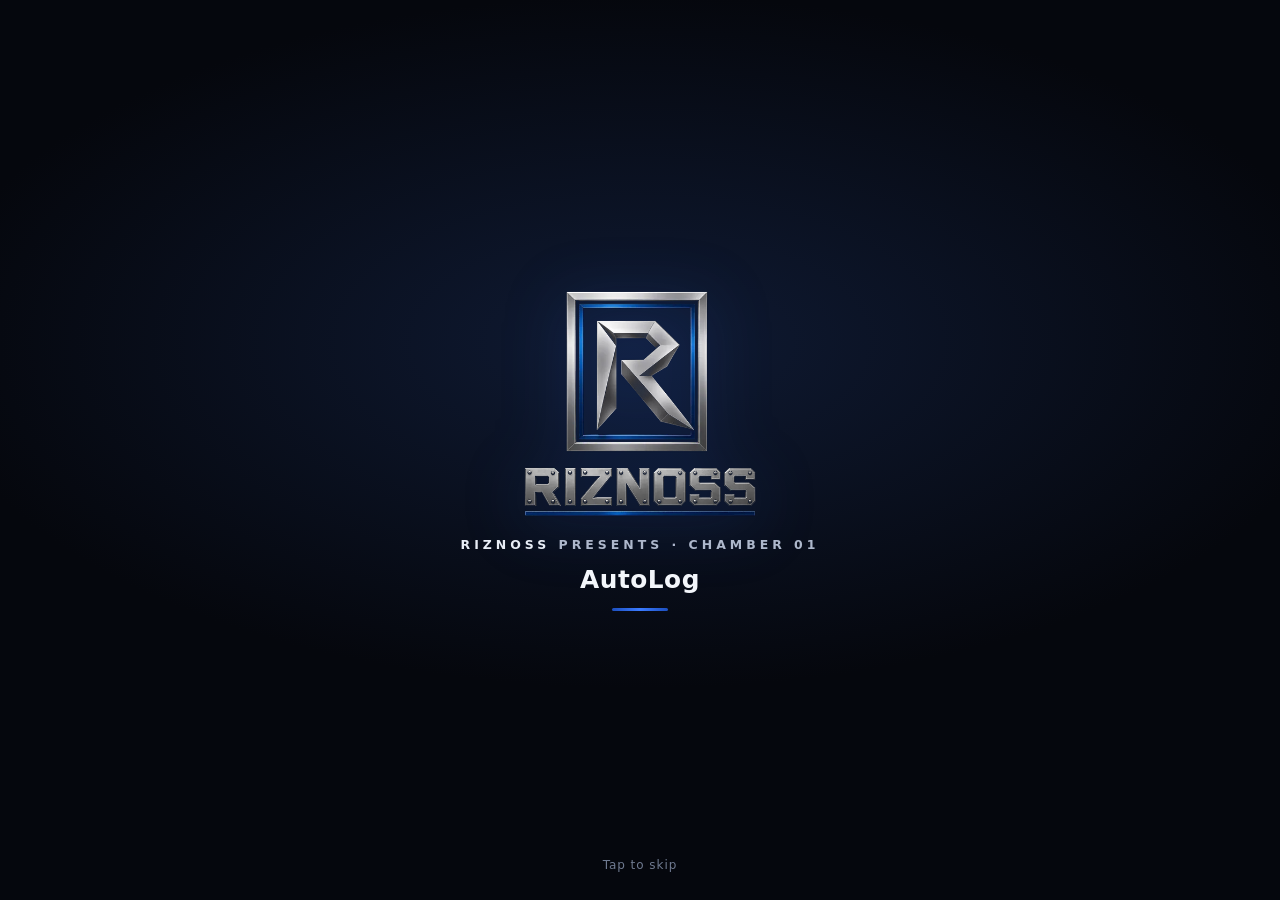
==== commit 56ed62c3: "v7: RIZNOSS branding (Chamber 01): launch splash, header R mark, background watermark, About page & " ====
--- a/autolog-standalone.html
+++ b/autolog-standalone.html
@@ -443,12 +443,66 @@
 .stats-t th,.stats-t td{padding:8px 4px;white-space:nowrap}
 .stats-t td:first-child{white-space:normal;min-width:96px}
 @media (max-width:440px){.stats-t th:nth-child(3),.stats-t td:nth-child(3){display:none}}
+/* ---------- v7: RIZNOSS branding ---------- */
+:root{--wm-op:.05;--wm-filter:brightness(0)}
+@media (prefers-color-scheme:dark){:root:not([data-theme=light]){--wm-op:.04;--wm-filter:none}}
+:root[data-theme=dark]{--wm-op:.04;--wm-filter:none}
+/* background watermark: fixed, behind content, never interactive */
+body::before{content:"";position:fixed;left:0;right:0;bottom:calc(84px + env(safe-area-inset-bottom));height:min(56vh,440px);
+  background:url([data-uri]) center/contain no-repeat;opacity:var(--wm-op);filter:var(--wm-filter);pointer-events:none;z-index:0}
+main#app{position:relative;z-index:1}
+@media print{body::before{display:none}}
+/* header R mark */
+.rz-mark{display:inline-flex;align-items:center;margin-left:4px;padding-left:9px;border-left:1px solid var(--line);height:26px;opacity:.95;transition:opacity .15s}
+.rz-mark img{display:block;width:22px;height:25px;border-radius:3px;box-shadow:0 0 0 1px rgba(255,255,255,.06),0 1px 3px rgba(0,0,0,.25)}
+.rz-mark:hover{opacity:1}
+/* faint crest inside the dashboard TCO hero */
+.tco-hero::before{content:"";position:absolute;right:-26px;top:46px;width:200px;height:226px;background:url([data-uri]) center/contain no-repeat;opacity:.055;pointer-events:none;filter:grayscale(.3)}
+.tco-hero>*{position:relative}
+/* launch splash */
+.rz-splash{position:fixed;inset:0;z-index:1000;display:grid;place-items:center;background:radial-gradient(80% 55% at 50% 38%,#0f1a33 0%,#05070d 70%);color:#cfd6e4;cursor:pointer;
+  opacity:1;transition:opacity .35s ease}
+.rz-splash.out{opacity:0;pointer-events:none}
+.rz-in{display:flex;flex-direction:column;align-items:center;text-align:center;padding:24px}
+.rz-in img{width:min(58vw,236px);height:auto;filter:drop-shadow(0 10px 30px rgba(40,90,200,.25))}
+.rz-presents{margin:18px 0 0;font-size:.78rem;letter-spacing:.32em;text-transform:uppercase;color:#aeb8cc;font-weight:700}
+.rz-presents b{color:#e8edf6;font-weight:800}
+.rz-app{margin:8px 0 0;font-size:1.55rem;font-weight:800;letter-spacing:.02em;color:#f3f6fb}
+.rz-app::after{content:"";display:block;width:56px;height:3px;margin:10px auto 0;border-radius:2px;background:linear-gradient(90deg,#1d4fbf,#3b7bff,#1d4fbf)}
+.rz-skip{position:absolute;bottom:calc(26px + env(safe-area-inset-bottom));left:0;right:0;text-align:center;font-size:.75rem;color:#6f7a90;letter-spacing:.08em}
+@media (prefers-reduced-motion:no-preference){
+  .rz-in img{animation:rzForge .7s cubic-bezier(.2,.8,.2,1) both}
+  .rz-presents{animation:rzUp .5s .25s ease both}.rz-app{animation:rzUp .5s .4s ease both}
+}
+@media (prefers-reduced-motion:reduce){.rz-splash{transition:none}}
+@keyframes rzForge{from{opacity:0;transform:scale(.92);filter:brightness(1.8) drop-shadow(0 0 0 rgba(40,90,200,0))}to{opacity:1;transform:none}}
+@keyframes rzUp{from{opacity:0;transform:translateY(6px)}to{opacity:1;transform:none}}
+/* About */
+.rz-about{text-align:center;padding:26px 18px 22px;color:#dfe5f0;border:0;
+  background:radial-gradient(90% 60% at 50% 0%,rgba(59,123,255,.18),transparent 65%),linear-gradient(170deg,#0e1424 0%,#070a12 100%);box-shadow:0 14px 40px rgba(6,10,24,.3)}
+.rz-about img{width:min(60vw,220px);height:auto}
+.rz-about .rz-ch{margin:16px 0 0;font-size:.74rem;letter-spacing:.3em;text-transform:uppercase;color:#9fb0cf;font-weight:700}
+.rz-about h2{margin:6px 0 0;color:#fff;font-size:1.5rem}
+.rz-about .rz-alias{margin:2px 0 0;color:#c3cad8;font-style:italic}
+.rz-about p.rz-copy{margin:14px auto 0;max-width:30em;color:#aab4c6;font-size:.92rem}
+.rz-sign{display:inline-block;margin-top:18px;font-weight:900;letter-spacing:.14em;text-transform:uppercase;font-size:1rem;color:#e9eef7;
+  background:linear-gradient(180deg,#f4f6fa,#9aa3b2);-webkit-background-clip:text;background-clip:text;-webkit-text-fill-color:transparent}
+.rz-sign::after{content:"";display:block;height:3px;margin-top:6px;border-radius:2px;background:linear-gradient(90deg,transparent,#2a62e0 20%,#3b7bff 50%,#2a62e0 80%,transparent)}
+.rz-meta{display:grid;grid-template-columns:1fr 1fr;gap:8px;margin-top:18px;text-align:left}
+.rz-meta div{background:rgba(255,255,255,.05);border:1px solid rgba(255,255,255,.07);border-radius:12px;padding:9px 11px}
+.rz-meta span{display:block;font-size:.7rem;letter-spacing:.08em;text-transform:uppercase;color:#8d9ab3;font-weight:700}
+.rz-meta b{color:#eef2f8;font-size:.92rem}
+/* branded footer (Garage, About) */
+.rz-foot{display:flex;flex-direction:column;align-items:center;gap:4px;margin:18px auto 6px;color:var(--muted);text-decoration:none;font-size:.78rem;text-align:center}
+.rz-foot img{width:26px;height:30px;border-radius:3px;opacity:.9}
+.rz-foot b{letter-spacing:.18em;text-transform:uppercase;font-size:.7rem;color:var(--text);opacity:.8}
+.rz-foot i{font-style:normal;letter-spacing:.06em}
 
 </style>
 </head>
 <body>
 <header class="topbar">
-  <div class="brand"><span class="logo" aria-hidden="true"></span><span>AutoLog</span></div>
+  <div class="brand"><span class="logo" aria-hidden="true"></span><span>AutoLog</span><a href="#/about" class="rz-mark" aria-label="About AutoLog, a RIZNOSS app"><img src="[data-uri]" alt="" width="22" height="25" decoding="async"></a></div>
   <div class="top-right"><a href="#/reminders" class="bell" id="bell" aria-label="Reminders"><svg viewBox="0 0 24 24" class="ic"><path d="M6 8a6 6 0 0 1 12 0c0 7 3 9 3 9H3s3-2 3-9"/><path d="M10.3 21a1.94 1.94 0 0 0 3.4 0"/></svg><span class="bell-count" id="bellCount" hidden></span></a>
   <button class="vswitch" id="vswitch" data-act="pickVehicle" aria-label="Switch vehicle"><span id="vname">No vehicle</span><svg viewBox="0 0 24 24" class="ic sm"><path d="m6 9 6 6 6-6"/></svg></button></div>
 </header>
@@ -2536,7 +2590,7 @@
       oil: [oilC(395, 33200, 'Mobil 1', 69.99, 'Valvoline Instant'), oilC(262, 37450, 'Castrol', 38.4), oilC(128, 41700, 'Mobil 1', 41.5), oilC(9, 45000, 'Pennzoil', 36.9)],
       coolant: [m({ date: d(410), odo: 32700, service: 'Drain & fill', ctype: 'OAT', color: 'Blue', brand: 'Honda Type 2', mix: 'Premixed 50/50', qty: 1.5, cost: 129, doneBy: 'Shop', shop: 'Honda dealer', intMiles: 60000, intMonths: 60 })],
       brakes: [
-        m({ date: d(405), odo: 32900, axle: 'Front', padsReplaced: true, padBrand: 'Akebono', padPart: 'ACT1089', padMaterial: 'Ceramic', thickness: 11, rotors: 'Resurfaced', fluid: 'Flush', fluidType: 'DOT 3', cost: 289, doneBy: 'Shop', shop: 'Midas', intMiles: 12000, intMonths: 12 }),
+        m({ date: d(405), odo: 32900, axle: 'Front', padsReplaced: true, padBrand: 'Akebono', padPart: 'ProACT ceramic', padMaterial: 'Ceramic', thickness: 11, rotors: 'Resurfaced', fluid: 'Flush', fluidType: 'DOT 3', cost: 289, doneBy: 'Shop', shop: 'Midas', intMiles: 12000, intMonths: 12 }),
         m({ date: d(262), odo: 37450, axle: 'Both', padsReplaced: false, thickness: 8, rotors: 'Not serviced', fluid: 'None', cost: 0, noCharge: true, doneBy: 'DIY', intMiles: 12000, intMonths: 12 }),
         m({ date: d(66), odo: 43400, axle: 'Both', padsReplaced: false, thickness: 6, rotors: 'Not serviced', fluid: 'None', cost: 0, noCharge: true, doneBy: 'DIY', intMiles: 12000, intMonths: 12, notes: 'Front 6 mm, rear 5 mm. Rotors smooth.' }),
       ],
@@ -2548,17 +2602,17 @@
       ],
       plugs: [m({ date: d(170), odo: 40350, brand: 'NGK', part: 'DILKAR7G11GS', ptype: 'Iridium', gap: 0.031, qty: 4, wires: 'None', cost: 58.36, doneBy: 'DIY', intMiles: 100000, intMonths: 120 })],
       battery: [
-        m({ date: d(418), odo: 32500, events: ['New battery'], brand: 'Interstate', model: 'MTX-51R', group: '51R', cca: 500, warranty: 36, resting: 12.71, cranking: 10.6, cost: 189.99, doneBy: 'Shop', shop: 'Costco Tire Center' }),
+        m({ date: d(418), odo: 32500, events: ['New battery'], brand: 'Interstate', model: 'Group 51R AGM', group: '51R', cca: 500, warranty: 36, resting: 12.71, cranking: 10.6, cost: 189.99, doneBy: 'Shop', shop: 'Costco Tire Center' }),
         m({ date: d(400), odo: 33000, events: ['Voltage test'], resting: 12.6, cranking: 10.3, cost: 0, noCharge: true, doneBy: 'DIY' }),
         m({ date: d(35), odo: 44400, events: ['Voltage test', 'Terminals cleaned'], resting: 12.48, cranking: 10.1, cost: 0, noCharge: true, doneBy: 'DIY' }),
       ],
       airFilter: [
-        m({ date: d(392), odo: 33300, action: 'Replaced', condition: 'Dirty', brand: 'FRAM', part: 'CA12360', cost: 18.97, doneBy: 'DIY', intMiles: 15000, intMonths: 12 }),
-        m({ date: d(70), odo: 43300, action: 'Replaced', condition: 'Clogged', brand: 'K&N', part: '33-5079', cost: 54.99, doneBy: 'DIY', intMiles: 50000, intMonths: 60, notes: 'Washable filter' }),
+        m({ date: d(392), odo: 33300, action: 'Replaced', condition: 'Dirty', brand: 'FRAM', part: 'Extra Guard panel filter', cost: 18.97, doneBy: 'DIY', intMiles: 15000, intMonths: 12 }),
+        m({ date: d(70), odo: 43300, action: 'Replaced', condition: 'Clogged', brand: 'Honda', part: '17220-6A0-A00', cost: 24.99, doneBy: 'DIY', intMiles: 15000, intMonths: 12 }),
       ],
       cabinFilter: [
-        m({ date: d(380), odo: 33600, action: 'Replaced', condition: 'Dirty', brand: 'FRAM', part: 'CF11182', cost: 15.47, doneBy: 'DIY', intMiles: 15000, intMonths: 12 }),
-        m({ date: d(25), odo: 44700, action: 'Replaced', condition: 'Dirty', brand: 'Bosch', part: '6055C', cost: 21.99, doneBy: 'DIY', intMiles: 15000, intMonths: 12 }),
+        m({ date: d(380), odo: 33600, action: 'Replaced', condition: 'Dirty', brand: 'FRAM', part: 'Fresh Breeze cabin filter', cost: 15.47, doneBy: 'DIY', intMiles: 15000, intMonths: 12 }),
+        m({ date: d(25), odo: 44700, action: 'Replaced', condition: 'Dirty', brand: 'Honda', part: '80292-TBA-A11', cost: 21.99, doneBy: 'DIY', intMiles: 15000, intMonths: 12 }),
       ],
     } };
 }
@@ -2566,10 +2620,10 @@
   db.inventory.push(
     { id: uid(), sample: true, cat: 'oil', itemId: 'oil-mobil-1-advanced-fs-0w-20-5qt', brand: 'Mobil 1', part: 'Advanced FS 0W-20 5qt', name: 'Mobil 1 Advanced Full Synthetic 0W-20, 5 qt', qty: 6.3, unit: 'qt', size: 5, location: 'Garage shelf', low: 4, price: 6.99, qtyBought: 10, date: addDays(todayISO(), -140), retailer: 'Walmart', fits: [v.id], log: [] },
     { id: uid(), sample: true, cat: 'oilFilter', itemId: null, brand: 'Honda', part: '15400-PLM-A02', name: 'Honda OEM oil filter', qty: 1, unit: 'each', location: 'Garage shelf', low: 1, price: 8.5, qtyBought: 3, date: addDays(todayISO(), -260), retailer: 'Honda dealer', fits: [v.id], log: [] },
-    { id: uid(), sample: true, cat: 'cabinFilter', itemId: null, brand: 'Bosch', part: '6055C', name: 'Bosch HEPA cabin filter', qty: 1, unit: 'each', location: 'Trunk', low: 0, price: 21.99, qtyBought: 2, date: addDays(todayISO(), -25), retailer: 'Amazon', fits: [v.id], log: [] },
-    { id: uid(), sample: true, cat: 'other', itemId: null, brand: 'Rain-X', part: '5079281-2 26"', name: 'Wiper blade 26 in', qty: 2, unit: 'each', location: 'Garage shelf', price: 17.49, qtyBought: 2, date: addDays(todayISO(), -45), fits: [], log: [] });
+    { id: uid(), sample: true, cat: 'cabinFilter', itemId: null, brand: 'Honda', part: '80292-TBA-A11', name: 'Honda OEM cabin air filter', qty: 1, unit: 'each', location: 'Trunk', low: 0, price: 21.99, qtyBought: 2, date: addDays(todayISO(), -25), retailer: 'Amazon', fits: [v.id], log: [] },
+    { id: uid(), sample: true, cat: 'other', itemId: null, brand: 'Rain-X', part: 'Latitude 26 in', name: 'Wiper blade 26 in', qty: 2, unit: 'each', location: 'Garage shelf', price: 17.49, qtyBought: 2, date: addDays(todayISO(), -45), fits: [], log: [] });
   db.plans.push(
-    { id: uid(), sample: true, created: addDays(todayISO(), -30), vid: v.id, cat: 'brakes', brand: 'Akebono', part: 'ACT1089', name: 'Akebono ProACT ceramic front pads', qty: 1, unit: 'set', status: 'planned', targetOdo: 49000, priceAtAdd: 64.99, priceAtAddDate: addDays(todayISO(), -30), notes: 'Front pads at 6 mm' },
+    { id: uid(), sample: true, created: addDays(todayISO(), -30), vid: v.id, cat: 'brakes', brand: 'Akebono', part: 'ProACT ceramic front', name: 'Akebono ProACT ceramic front pads', qty: 1, unit: 'set', status: 'planned', targetOdo: 49000, priceAtAdd: 64.99, priceAtAddDate: addDays(todayISO(), -30), notes: 'Front pads at 6 mm' },
     { id: uid(), sample: true, created: addDays(todayISO(), -12), vid: v.id, cat: 'tires', brand: 'Michelin', part: 'CrossClimate2 225/50R17', name: 'Michelin CrossClimate2 225/50R17 98V', qty: 4, unit: 'each', status: 'planned', targetDate: addDays(todayISO(), 200), priceAtAdd: 228, priceAtAddDate: addDays(todayISO(), -12), notes: 'Tread at 6/32' },
     { id: uid(), sample: true, created: addDays(todayISO(), -5), vid: v.id, cat: 'oil', itemId: 'oil-mobil-1-advanced-fs-0w-20-5qt', brand: 'Mobil 1', part: 'Advanced FS 0W-20 5qt', name: 'Mobil 1 Advanced Full Synthetic 0W-20, 5 qt', qty: 1, unit: 'jugs', status: 'bought', paid: 29.97, paidDate: addDays(todayISO(), -5), retailer: 'Walmart' });
 }
@@ -2715,7 +2769,30 @@
       ${installPrompt ? `<div class="setting"><b>Install</b><small>Add AutoLog to your home screen for one-tap access.</small><div><button class="btn small primary" data-act="install">Install app</button></div></div>`
         : `<div class="setting"><b>Install on your phone</b><small>iPhone: tap Share, then Add to Home Screen. Android: open the browser menu and tap Install app.</small></div>`}
       <div class="setting"><b>Danger zone</b><div><button class="btn small ghost-danger" data-act="eraseAll" ${db.vehicles.length ? '' : 'disabled'}>${I.trash} Erase all data</button></div></div>
-    </section><p class="muted" style="text-align:center;font-size:.78rem">AutoLog v1 · works offline · no account, no tracking</p>`;
+    </section>${rzFoot()}`;
+}
+/* ---------- RIZNOSS branding ---------- */
+const APP_VERSION = '7';
+const rzFoot = () => `<a href="#/about" class="rz-foot"><img src="[data-uri]" alt="" width="26" height="30" loading="lazy" decoding="async"><b>RIZNOSS · Chamber 01</b><span>AutoLog v${APP_VERSION} · works offline · your data stays yours</span><i>Protect ya data.</i></a>`;
+function viewAbout() {
+  const n = db.vehicles.length, recs = db.vehicles.reduce((t, v) => t + v.fuel.length + SECTIONS.reduce((u, sc) => u + (v.maint[sc.id] || []).length, 0), 0);
+  const synced = !!(window.AutoLogSync && window.AutoLogSync.status && window.AutoLogSync.status().signedIn);
+  return `<a href="#/garage" class="back">${I.back} Garage</a>
+    <section class="card rz-about"><img src="[data-uri]" alt="RIZNOSS" width="220" height="213" decoding="async">
+      <p class="rz-ch">RIZNOSS presents · Chamber 01</p><h2>AutoLog</h2><p class="rz-alias">The Mileage Monk</p>
+      <p class="rz-copy">Fuel, maintenance, parts and the true cost of owning your vehicles, tracked on your own device. No ads, no tracking. Sync only happens if you sign in.</p>
+      <div class="rz-meta"><div><span>Version</span><b>v${APP_VERSION}</b></div><div><span>Your data</span><b>${synced ? 'This device + your account' : 'This device only'}</b></div><div><span>Vehicles</span><b>${fmt(n)}</b></div><div><span>Records</span><b>${fmt(recs)}</b></div></div>
+      <div class="rz-sign">Protect ya data.</div></section>
+    <section class="card"><h3>Keep it safe</h3><p class="muted" style="margin:6px 0 10px">Export a backup now and then. It’s one file you can import on any device.</p><div class="btn-row"><button class="btn small" data-act="export">${I.download || ''} Export backup</button><a class="btn small" href="#/garage">Settings</a></div></section>`;
+}
+function showSplash() {
+  try { if (sessionStorage.getItem('autolog:splash') || /[?&]nosplash\b/.test(location.search)) return; sessionStorage.setItem('autolog:splash', '1'); } catch (e) { return; }
+  const reduce = window.matchMedia && matchMedia('(prefers-reduced-motion: reduce)').matches;
+  const el = document.createElement('div'); el.className = 'rz-splash'; el.setAttribute('role', 'presentation');
+  el.innerHTML = `<div class="rz-in"><img src="[data-uri]" alt="RIZNOSS" width="236" height="228" decoding="async"><p class="rz-presents"><b>RIZNOSS</b> presents · Chamber 01</p><p class="rz-app">AutoLog</p></div><div class="rz-skip">Tap to skip</div>`;
+  let done = false; const close = () => { if (done) return; done = true; el.classList.add('out'); setTimeout(() => el.remove(), reduce ? 0 : 380); document.removeEventListener('keydown', close, true); };
+  el.addEventListener('pointerdown', close); document.addEventListener('keydown', close, true);
+  document.body.appendChild(el); setTimeout(close, reduce ? 900 : 1500);
 }
 
 
@@ -3024,7 +3101,7 @@
   const e = t => String(t).replace(/\\/g, '\\\\').replace(/;/g, '\\;').replace(/,/g, '\\,').replace(/\r?\n/g, '\\n');
   const dt = d => d.replace(/-/g, ''), today = todayISO();
   const stamp = new Date().toISOString().replace(/[-:]/g, '').replace(/\.\d+/, '');
-  const L = ['BEGIN:VCALENDAR', 'VERSION:2.0', 'PRODID:-//AutoLog//Reminders//EN', 'CALSCALE:GREGORIAN', 'METHOD:PUBLISH', 'X-WR-CALNAME:AutoLog'];
+  const L = ['BEGIN:VCALENDAR', 'VERSION:2.0', 'PRODID:-//RIZNOSS//AutoLog Chamber 01 Reminders//EN', 'CALSCALE:GREGORIAN', 'METHOD:PUBLISH', 'X-WR-CALNAME:AutoLog'];
   items.forEach(i => {
     const day = i.effDate && i.effDate > today ? i.effDate : today;
     L.push('BEGIN:VEVENT', `UID:${i.key.replace(/[^\w-]/g, '-')}@autolog.app`, `DTSTAMP:${stamp}`, `DTSTART;VALUE=DATE:${dt(day)}`, `DTEND;VALUE=DATE:${dt(addDays(day, 1))}`,
@@ -3953,10 +4030,11 @@
   const [page = 'dash', sub] = (location.hash.replace(/^#\/?/, '') || 'dash').split('/');
   const v = cur(), app = $('#app');
   $('#vname').textContent = vname(v);
-  $$('#tabbar a').forEach(a => a.classList.toggle('on', a.dataset.tab === page || (page === 'comp' && a.dataset.tab === 'overview') || (['inventory', 'plan', 'stats'].includes(page) && a.dataset.tab === 'service')));
+  $$('#tabbar a').forEach(a => a.classList.toggle('on', a.dataset.tab === page || (page === 'comp' && a.dataset.tab === 'overview') || (['inventory', 'plan', 'stats'].includes(page) && a.dataset.tab === 'service') || (page === 'about' && a.dataset.tab === 'garage')));
   const fab = $('#fab'); fab.hidden = true; fab.onclick = null;
   let html;
   if (page === 'garage') html = viewGarage();
+  else if (page === 'about') html = viewAbout();
   else if (page === 'rewards') { html = sub ? viewProgram(sub) : viewRewards(); if (!sub) { fab.hidden = false; fab.setAttribute('aria-label', 'Add rewards program'); fab.onclick = pickLibrary; } }
   else if (page === 'reminders') html = viewReminders();
   else if (page === 'inventory') { html = viewInventory(); fab.hidden = false; fab.setAttribute('aria-label', 'Add inventory item'); fab.onclick = () => pickCategory('Add to inventory', c => invForm(null, c)); }
@@ -4032,7 +4110,7 @@
 setupSW();
 window.addEventListener('storage', e => { if (e.key === KEY) { db = load(); render(); } });
 
-applyTheme(); render(); syncSnapshot(); setTimeout(() => checkNotify(), 1500); loadCatalog();
+showSplash(); applyTheme(); render(); syncSnapshot(); setTimeout(() => checkNotify(), 1500); loadCatalog();
 // Bridge for the optional sync module (sync.js). Sync replaces data only through here.
 window.AutoLogApp = {
   getDb: () => db,
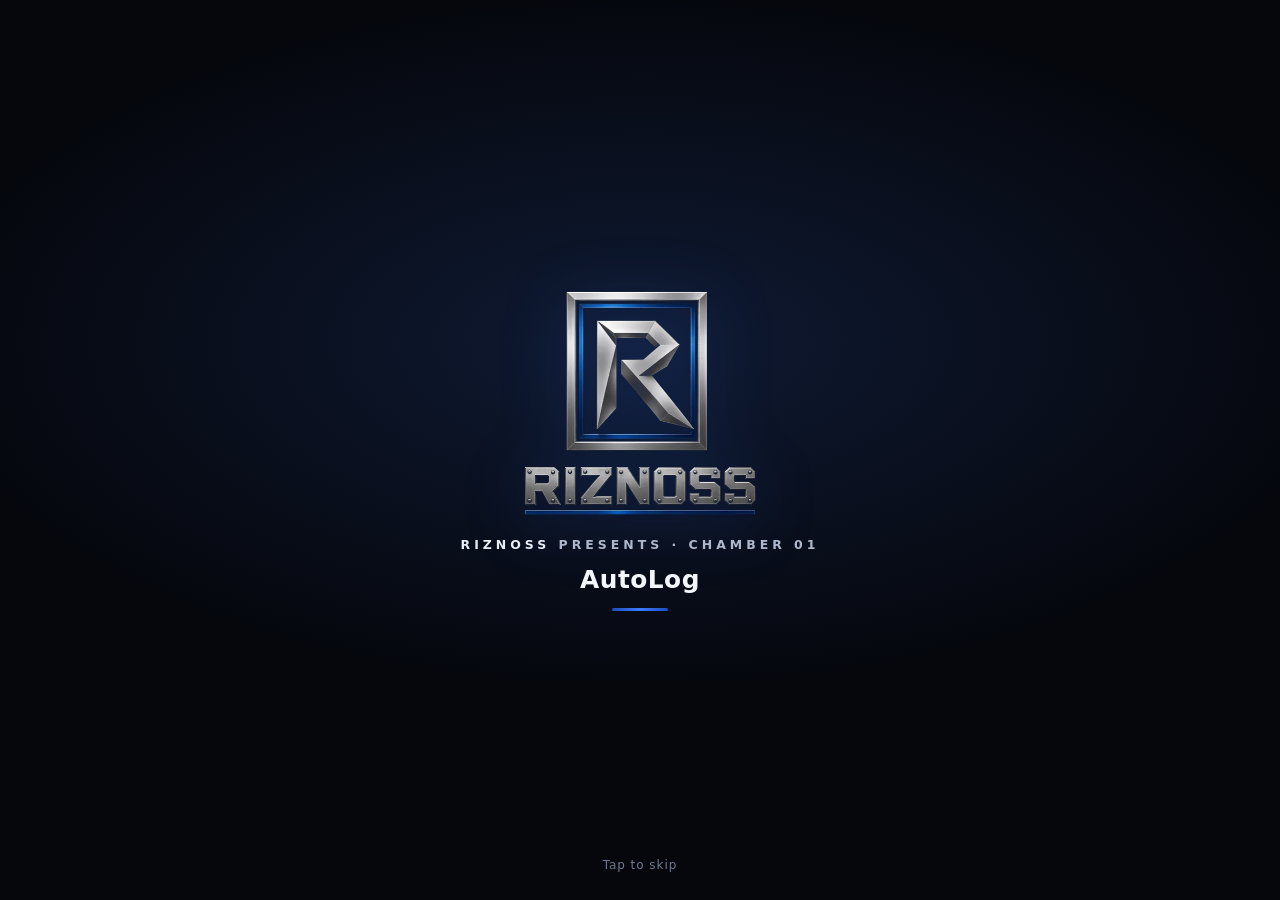
==== commit 40fb51f2: "v10: vehicle pickers (NHTSA vPIC + EPA) for every type, engine details with source tags, My part num" ====
--- a/autolog-standalone.html
+++ b/autolog-standalone.html
@@ -40,7 +40,7 @@
 }
 *{box-sizing:border-box}
 html,body{margin:0;background:var(--bg);color:var(--text)}
-body{font:16px/1.45 system-ui,-apple-system,"Segoe UI",Roboto,"Noto Sans",sans-serif;-webkit-font-smoothing:antialiased;min-height:100vh;
+body{font:16px/1.45 system-ui,-apple-system,"Segoe UI",Roboto,"Noto Sans",sans-serif;-webkit-font-smoothing:antialiased;min-height:100vh;min-height:100dvh;
   padding-bottom:calc(76px + env(safe-area-inset-bottom));-webkit-tap-highlight-color:transparent}
 a{color:var(--accent);text-decoration:none}
 h2,h3{margin:0;line-height:1.2}
@@ -199,16 +199,16 @@
 /* dialogs */
 dialog{border:0;padding:0;color:var(--text);background:transparent}
 dialog::backdrop{background:rgba(6,10,20,.5);backdrop-filter:blur(2px)}
-.sheet{width:100%;max-width:640px;max-height:92vh;margin:auto auto 0;border-radius:24px 24px 0 0;background:var(--surface);overflow:hidden}
-@media (min-width:700px){.sheet{margin:auto;border-radius:24px;max-height:88vh}}
-.sheet-inner{display:flex;flex-direction:column;max-height:92vh;margin:0}
+.sheet{width:100%;max-width:640px;max-height:92vh;max-height:92dvh;margin:auto auto 0;border-radius:24px 24px 0 0;background:var(--surface);overflow:hidden}
+@media (min-width:700px){.sheet{margin:auto;border-radius:24px;max-height:88vh;max-height:88dvh}}
+.sheet-inner{display:flex;flex-direction:column;max-height:92vh;max-height:92dvh;margin:0}
 .sheet-head{display:flex;align-items:center;justify-content:space-between;gap:10px;padding:14px 16px 10px;border-bottom:1px solid var(--line)}
 .sheet-head h3{font-size:1.1rem}
 .icon-btn{width:44px;height:44px;border-radius:12px;border:0;background:var(--surface-2);color:var(--text);display:grid;place-items:center;cursor:pointer}
 .sheet-body{overflow:auto;padding:14px 16px;display:flex;flex-wrap:wrap;gap:12px;-webkit-overflow-scrolling:touch}
 .sheet-foot{display:flex;gap:10px;padding:12px 16px calc(12px + env(safe-area-inset-bottom));border-top:1px solid var(--line)}
 .sheet-foot .btn{flex:1}
-.confirm{width:min(92vw,420px);border-radius:22px;background:var(--surface);margin:auto}
+.confirm{width:min(92vw,420px);border-radius:22px;background:var(--surface);margin:auto;max-height:90vh;max-height:90dvh;overflow-y:auto;overscroll-behavior:contain}
 .confirm-inner{padding:20px}
 .confirm-inner h3{margin-bottom:8px}
 .confirm-inner p{margin:0 0 14px;color:var(--muted)}
@@ -448,7 +448,7 @@
 @media (prefers-color-scheme:dark){:root:not([data-theme=light]){--wm-op:.04;--wm-filter:none}}
 :root[data-theme=dark]{--wm-op:.04;--wm-filter:none}
 /* background watermark: fixed, behind content, never interactive */
-body::before{content:"";position:fixed;left:0;right:0;bottom:calc(84px + env(safe-area-inset-bottom));height:min(56vh,440px);
+body::before{content:"";position:fixed;left:0;right:0;bottom:calc(84px + env(safe-area-inset-bottom));height:min(56vh,440px);height:min(56dvh,440px);
   background:url([data-uri]) center/contain no-repeat;opacity:var(--wm-op);filter:var(--wm-filter);pointer-events:none;z-index:0}
 main#app{position:relative;z-index:1}
 @media print{body::before{display:none}}
@@ -497,6 +497,77 @@
 .rz-foot img{width:26px;height:30px;border-radius:3px;opacity:.9}
 .rz-foot b{letter-spacing:.18em;text-transform:uppercase;font-size:.7rem;color:var(--text);opacity:.8}
 .rz-foot i{font-style:normal;letter-spacing:.06em}
+.join-coach{border:1px solid color-mix(in srgb,var(--accent) 55%,transparent);background:linear-gradient(160deg,var(--accent-soft),var(--surface) 70%)}.join-coach p{margin:6px 0 0}
+
+/* ---------- v9: vehicle types (whole-garage) ---------- */
+:root{--c-chain:#8a6d3b;--c-cvt:#b4532a;--c-gear:#7a6a12;--c-lower:#0b7f8c;--c-imp:#1574c4;--c-fsep:#a8326e;--c-anode:#6b7280;--c-trailer:#4d5d7a;--c-winter:#3a8fd8;--c-custom:#5b6476}
+@media (prefers-color-scheme:dark){:root:not([data-theme=light]){--c-chain:#d1ad6a;--c-cvt:#f08a5d;--c-gear:#d4c25a;--c-lower:#41c2cf;--c-imp:#62a9ee;--c-fsep:#e27ab0;--c-anode:#aab2bf;--c-trailer:#93a4c4;--c-winter:#8cc4f5;--c-custom:#a3abbb}}
+:root[data-theme=dark]{--c-chain:#d1ad6a;--c-cvt:#f08a5d;--c-gear:#d4c25a;--c-lower:#41c2cf;--c-imp:#62a9ee;--c-fsep:#e27ab0;--c-anode:#aab2bf;--c-trailer:#93a4c4;--c-winter:#8cc4f5;--c-custom:#a3abbb}
+.c-chain{--c:var(--c-chain)}.c-cvt{--c:var(--c-cvt)}.c-gearOil{--c:var(--c-gear)}.c-lowerUnit{--c:var(--c-lower)}.c-impeller{--c:var(--c-imp)}.c-fuelSep{--c:var(--c-fsep)}.c-anodes{--c:var(--c-anode)}.c-trailer{--c:var(--c-trailer)}.c-winterize{--c:var(--c-winter)}.c-custom{--c:var(--c-custom)}
+/* RIZNOSS-style type badges: navy plate, steel-blue line art */
+[class*="c-vt-"]{--c:#3b7bff}
+.sicon[class*="c-vt-"]{background:linear-gradient(160deg,#0f1a33,#05070d);color:#8fb3ff;box-shadow:inset 0 0 0 1px rgba(120,160,255,.28),0 1px 3px rgba(0,0,0,.25)}
+.vt-filter{display:flex;gap:6px;overflow-x:auto;margin:0 0 12px;padding-bottom:2px;scrollbar-width:none}
+.vt-filter::-webkit-scrollbar{display:none}
+.vt-filter{position:relative}.vt-filter label{flex:none;position:relative}.vt-filter input{position:absolute;opacity:0;width:1px;height:1px;pointer-events:none}
+.vt-filter span{display:flex;align-items:center;gap:6px;min-height:40px;padding:6px 12px;border-radius:999px;border:1px solid var(--line);background:var(--surface);font-weight:700;font-size:.84rem;white-space:nowrap;cursor:pointer}
+.vt-filter span .ic{width:20px;height:20px}.vt-filter small{color:var(--muted);font-weight:700}
+.vt-filter input:checked+span{background:linear-gradient(160deg,#0f1a33,#122554);border-color:#2c4f9e;color:#e8edf6}.vt-filter input:checked+span small{color:#9fb6e6}
+.vt-filter input:focus-visible+span{outline:2px solid var(--accent);outline-offset:2px}
+.vt-group{display:flex;align-items:center;gap:10px;margin:16px 2px 8px}
+.vt-group h3{margin:0;font-size:.74rem;letter-spacing:.22em;text-transform:uppercase;color:var(--muted)}
+.vt-group .vt-ic{display:grid;place-items:center;width:28px;height:28px;border-radius:8px;background:linear-gradient(160deg,#0f1a33,#05070d);color:#8fb3ff;box-shadow:inset 0 0 0 1px rgba(120,160,255,.28)}
+.vt-group .vt-ic .ic{width:18px;height:18px}
+.vt-rule{flex:1;height:2px;border-radius:2px;background:linear-gradient(90deg,#1d4fbf,transparent)}
+.add-type{margin:4px 0 14px}
+.quad.two{grid-template-columns:repeat(2,minmax(0,1fr))}
+.tire4.two{grid-template-columns:repeat(2,1fr)}
+.cardiag.wide{max-width:300px}
+.zone circle,.zone path{fill:var(--none-soft);stroke:var(--line);stroke-width:1.5;transition:filter .15s}
+.zone.ok circle{fill:color-mix(in srgb,var(--ok) 30%,transparent);stroke:var(--ok)}.zone.soon circle{fill:color-mix(in srgb,var(--soon) 35%,transparent);stroke:var(--soon)}.zone.over circle{fill:color-mix(in srgb,var(--over) 35%,transparent);stroke:var(--over)}
+.zone:hover circle,.zone:focus circle{filter:brightness(1.15)}
+.cardiag .frame{fill:none;stroke:var(--muted);stroke-width:5;stroke-linecap:round;stroke-linejoin:round;opacity:.55}.cardiag .frame.thin{stroke-width:2;opacity:.35}
+.tco-rates.four{grid-template-columns:repeat(4,minmax(0,1fr))}
+
+/* v10: vehicle pickers */
+.combo-f{position:relative}
+.combo{display:flex;align-items:stretch;position:relative}
+.combo input{flex:1;min-width:0;padding-right:40px}
+.combo-btn{position:absolute;right:2px;top:2px;bottom:2px;width:36px;border:0;background:transparent;color:var(--muted);display:grid;place-items:center;cursor:pointer;border-radius:10px}
+.combo-btn svg{width:16px;height:16px}
+.combo-list{position:absolute;left:0;right:0;top:calc(100% - 2px);z-index:30;max-height:260px;overflow:auto;background:var(--surface);border:1px solid var(--line);border-radius:12px;box-shadow:0 12px 30px rgba(0,0,0,.28);padding:4px;min-width:220px}
+.combo-f.half .combo-list,.field.half .combo-list{min-width:min(280px,86vw)}
+.combo-opt{padding:9px 10px;border-radius:8px;cursor:pointer;display:flex;align-items:center;gap:8px;justify-content:space-between;font-size:.92rem}
+.combo-opt:hover,.combo-opt.on{background:color-mix(in srgb,var(--accent) 14%,transparent)}
+.combo-opt.own{color:var(--accent);font-weight:600}
+.combo-note{padding:7px 10px;font-size:.78rem;color:var(--muted)}
+.otag{font-size:.66rem;font-weight:700;letter-spacing:.03em;text-transform:uppercase;padding:2px 6px;border-radius:6px;background:var(--surface-2);color:var(--muted);flex:none}
+.otag.epa{background:color-mix(in srgb,var(--ok) 18%,transparent);color:var(--ok)}
+.otag.nhtsa{background:color-mix(in srgb,var(--accent) 18%,transparent);color:var(--accent)}
+.otag.mine{background:color-mix(in srgb,var(--soon) 20%,transparent);color:var(--soon)}
+.srctag{font-style:normal;font-size:.62rem;font-weight:700;letter-spacing:.03em;text-transform:uppercase;margin-left:6px;padding:1px 5px;border-radius:5px;background:var(--surface-2);color:var(--muted);vertical-align:1px}
+.srctag.epa{color:var(--ok)} .srctag.nhtsa{color:var(--accent)}
+.fillrow{display:flex;flex-direction:column;gap:6px}
+.fillrow .btn{align-self:flex-start}
+.eng-row{display:flex;align-items:center;gap:10px;margin-top:10px;padding:10px 12px;border-radius:12px;background:var(--surface-2)}
+.eng-row>svg{width:22px;height:22px;flex:none;color:var(--accent)}
+.eng-row>div{flex:1;min-width:0;display:flex;flex-direction:column;gap:2px}
+.eng-row small{color:var(--muted);font-size:.8rem}
+.eng-row .srctags{display:flex;flex-wrap:wrap;gap:4px 10px;font-size:.72rem;color:var(--muted)}
+.ov-head .vcard .btn{margin-left:auto}
+@media (max-width:420px){.eng-row{flex-wrap:wrap}.eng-row .btn{width:100%}}
+.combo-opt .ot{flex:1;min-width:0;overflow-wrap:anywhere}
+.combo-list.right{left:auto;right:0}
+
+/* iOS / WebKit scroll fixes (Safari + Brave on iPhone) */
+/* 16px minimum on every text control: iOS zooms the page on focus below 16px and leaves it zoomed and shifted */
+input:not([type=checkbox]):not([type=radio]):not([type=range]),select,textarea{font-size:max(16px,1em)!important}
+/* size to the *visible* viewport: on iOS 100vh is the toolbar-hidden height, so sheets ran under the browser bars */
+dialog{max-height:100vh;max-height:100dvh;overscroll-behavior:contain}
+/* scroll inside, never chain to the page behind */
+.sheet-body,.combo-list,.pick-results,.confirm-inner{overscroll-behavior:contain;-webkit-overflow-scrolling:touch}
+.sheet-body{overflow-y:auto;overflow-x:hidden;min-height:0;flex:1 1 auto}
+html.modal-open,html.modal-open body{overflow:hidden;overscroll-behavior:none}
 
 </style>
 </head>
@@ -1843,11 +1914,14 @@
   car: svg('<path d="M5 16V11l2-5h10l2 5v5"/><path d="M3 16h18v3H3z"/><circle cx="7.5" cy="13" r="1"/><circle cx="16.5" cy="13" r="1"/>'),
   chart: svg('<path d="M3 3v18h18"/><path d="m7 15 4-4 3 3 5-6"/>'),
   download: svg('<path d="M12 3v12m0 0-4-4m4 4 4-4M4 21h16"/>'),
+  share: svg('<path d="M12 3v12"/><path d="m8 7 4-4 4 4"/><path d="M6 11H5a1 1 0 0 0-1 1v8a1 1 0 0 0 1 1h14a1 1 0 0 0 1-1v-8a1 1 0 0 0-1-1h-1"/>'),
   upload: svg('<path d="M12 21V9m0 0-4 4m4-4 4 4M4 3h16"/>'),
   reset: svg('<path d="M3 12a9 9 0 1 0 3-6.7L3 8"/><path d="M3 3v5h5"/>'),
   trash: svg('<path d="M3 6h18M8 6V4h8v2M6 6l1 15h10l1-15"/>'),
   edit: svg('<path d="M12 20h9"/><path d="M16.5 3.5a2.12 2.12 0 0 1 3 3L7 19l-4 1 1-4z"/>'),
   check: svg('<path d="M20 6 9 17l-5-5"/>'),
+  chev: svg('<path d="m6 9 6 6 6-6"/>'),
+  engine: svg('<path d="M4 10h2V8h4V6h4v2h3l2 3h1v5h-1l-2 3H8l-2-2H4z"/><path d="M2 12v3"/>'),
   gift: svg('<rect x="3" y="8" width="18" height="4" rx="1"/><path d="M12 8v13M19 12v9H5v-9"/><path d="M7.5 8a2.5 2.5 0 0 1 0-5C10 3 12 8 12 8s2-5 4.5-5a2.5 2.5 0 0 1 0 5"/>'),
   link: svg('<path d="M15 3h6v6M10 14 21 3M18 13v6a2 2 0 0 1-2 2H5a2 2 0 0 1-2-2V8a2 2 0 0 1 2-2h6"/>'),
   search: svg('<circle cx="11" cy="11" r="7"/><path d="m21 21-4.3-4.3"/>'),
@@ -1856,6 +1930,19 @@
   box: svg('<path d="M21 8 12 3 3 8v8l9 5 9-5z"/><path d="M3 8l9 5 9-5M12 13v8"/>'),
   list: svg('<path d="M8 6h13M8 12h13M8 18h13"/><circle cx="3.5" cy="6" r="1"/><circle cx="3.5" cy="12" r="1"/><circle cx="3.5" cy="18" r="1"/>'),
   layers: svg('<path d="m12 3 9 5-9 5-9-5z"/><path d="m3 13 9 5 9-5"/>'),
+  moto: svg('<circle cx="5.5" cy="16" r="3.5"/><circle cx="18.5" cy="16" r="3.5"/><path d="M5.5 16 9.5 9h5l4 7"/><path d="M14.5 9 13 5.5h-2.5M8 9H5.5"/>'),
+  atv: svg('<circle cx="6" cy="17" r="3"/><circle cx="18" cy="17" r="3"/><path d="M3 13.5h18M6.5 13.5 8.5 9h7l2 4.5M10.5 9V6.5h3"/>'),
+  utv: svg('<circle cx="6" cy="18" r="2.5"/><circle cx="18" cy="18" r="2.5"/><path d="M2.5 15h19v-3l-3.5-1H9L7 4h9l2.5 7"/><path d="M11 4v7"/>'),
+  boat: svg('<path d="M2.5 14h19l-3 5h-13z"/><path d="M6.5 14 8.5 9h6.5l3 5M11.5 9V6"/><path d="M2 22c2 0 2-1 4-1s2 1 4 1 2-1 4-1 2 1 4 1 2-1 4-1"/>'),
+  chain: svg('<rect x="2" y="9" width="9" height="6" rx="3"/><rect x="13" y="9" width="9" height="6" rx="3"/><path d="M8.5 12h7"/>'),
+  cvt: svg('<circle cx="6.5" cy="12" r="4.5"/><circle cx="18" cy="12" r="3"/><path d="M6.5 7.5 18 9M6.5 16.5 18 15"/><circle cx="6.5" cy="12" r="1"/>'),
+  gear: svg('<circle cx="12" cy="12" r="3"/><circle cx="12" cy="12" r="7"/><path d="M12 2v3M12 19v3M2 12h3M19 12h3M4.9 4.9 7 7M17 17l2.1 2.1M4.9 19.1 7 17M17 7l2.1-2.1"/>'),
+  lowerUnit: svg('<path d="M8 2h7v6H8zM10.5 8v10"/><path d="M8 18h8l-2 3H8.5z"/><path d="M16 18.5 20 16"/>'),
+  impeller: svg('<circle cx="12" cy="12" r="9"/><circle cx="12" cy="12" r="2"/><path d="M12 10c0-3 2-5 5-6M14 12c3 0 5 2 6 5M12 14c0 3-2 5-5 6M10 12c-3 0-5-2-6-5"/>'),
+  fuelSep: svg('<path d="M8 2.5h8v3H8z"/><rect x="7" y="5.5" width="10" height="15.5" rx="2"/><path d="M7 15h10M4 4h4M16 4h4"/>'),
+  anode: svg('<path d="M8 4h8l-1.5 16h-5z"/><path d="M9.5 8h5M9.8 12h4.4M10.2 16h3.6"/>'),
+  trailer: svg('<path d="M2 14V9h15v5zM17 12h5"/><circle cx="8" cy="17" r="2.5"/><path d="M2 14h3.5M10.5 14H17"/>'),
+  winter: svg('<path d="M12 2v20M3.3 7l17.4 10M3.3 17 20.7 7"/><path d="m9 4 3 2 3-2M9 20l3-2 3 2"/>'),
   coil: svg('<path d="M9 3h6v4H9zM10 7v3M14 7v3"/><path d="M8 10h8l-1 8h-6z"/><path d="M12 18v3"/>'),
 };
 const LIB = (window.AUTOLOG_REWARDS && window.AUTOLOG_REWARDS.programs) || [];
@@ -1996,8 +2083,187 @@
     summary: e => `${e.action || 'Service'}${e.condition ? ' · was ' + e.condition.toLowerCase() : ''}`,
     chips: e => [[e.brand, e.part].filter(Boolean).join(' '), e.doneBy === 'Shop' ? (e.shop || 'Shop') : e.doneBy],
   },
+  {
+    id: 'chain', title: 'Chain, sprockets & belt', icon: I.chain, noun: 'chain / belt service',
+    fields: [F.date, F.odo,
+      { k: 'services', l: 'What was done', t: 'multi', opts: ['Clean & lube', 'Slack adjusted', 'Inspected', 'New chain', 'New sprockets', 'New belt'], def: ['Clean & lube'] },
+      { k: 'slack', l: 'Slack measured', t: 'num', unit: 'mm', half: 1, step: 1 }, { k: 'drive', l: 'Final drive', t: 'seg', opts: ['Chain', 'Belt', 'Shaft'], half: 1 },
+      H('Parts'), { k: 'pick', t: 'pick', cat: 'chain', l: 'Chain / sprocket / belt bought', showIf: v => has(v.services, 'New chain') || has(v.services, 'New sprockets') || has(v.services, 'New belt') },
+      { k: 'brand', l: 'Brand', t: 'text', half: 1, list: 1 }, { k: 'part', l: 'Part # / size', t: 'text', half: 1, ph: 'e.g. 520 x 114' },
+      { k: 'lube', l: 'Lube used', t: 'text', list: 1 },
+      F.doneBy, F.shop, F.cost, F.noCharge,
+      H('Next service'), { ...F.intMi(undefined), hint: 'Use the slack and lube interval from your owner’s manual.' }, F.intMo(undefined), F.notes],
+    summary: e => (e.services || []).join(', ') || 'Chain service',
+    chips: e => [[e.brand, e.part].filter(Boolean).join(' '), e.slack != null && e.slack !== '' && `${e.slack} mm slack`, e.drive, e.doneBy === 'Shop' ? (e.shop || 'Shop') : e.doneBy],
+  },
+  {
+    id: 'cvt', title: 'CVT / drive belt', icon: I.cvt, noun: 'CVT belt service',
+    fields: [F.date, F.odo,
+      { k: 'action', l: 'What was done', t: 'seg', opts: ['Inspected', 'Replaced', 'Clutch serviced'], def: 'Inspected' },
+      { k: 'condition', l: 'Belt condition', t: 'seg', opts: ['Good', 'Glazed', 'Cracked', 'Worn narrow', 'Broke'] },
+      { k: 'width', l: 'Belt width measured', t: 'num', unit: 'mm', half: 1, step: 0.1, hint: 'Compare with the service limit in your manual.' },
+      H('Belt'), { k: 'pick', t: 'pick', cat: 'cvtBelt', l: 'Belt bought', showIf: v => v.action === 'Replaced' },
+      { k: 'brand', l: 'Brand', t: 'text', half: 1, list: 1 }, { k: 'part', l: 'Part #', t: 'text', half: 1 },
+      F.doneBy, F.shop, F.cost, F.noCharge,
+      H('Next inspection'), { ...F.intMi(undefined), hint: 'Inspections don’t restart a replacement interval. Use your owner’s manual.' }, F.intMo(undefined), F.notes],
+    anchor: list => list.find(e => e.action === 'Replaced') || list[0] || null,
+    summary: e => `${e.action || 'Belt service'}${e.condition ? ' · ' + e.condition.toLowerCase() : ''}`,
+    chips: e => [[e.brand, e.part].filter(Boolean).join(' '), e.width != null && e.width !== '' && `${e.width} mm`, e.doneBy === 'Shop' ? (e.shop || 'Shop') : e.doneBy],
+  },
+  {
+    id: 'gearOil', title: 'Diff & gear oil', icon: I.gear, noun: 'gear oil service',
+    fields: [F.date, F.odo,
+      { k: 'where', l: 'Which', t: 'multi', opts: ['Front diff', 'Rear diff', 'Transmission', 'Gearcase'], def: ['Front diff', 'Rear diff'] },
+      { k: 'service', l: 'Service', t: 'seg', opts: ['Changed', 'Checked / topped off'], def: 'Changed' },
+      H('Fluid'), { k: 'pick', t: 'pick', cat: 'gearOil', l: 'Gear oil bought', showIf: v => v.service === 'Changed' },
+      { k: 'brand', l: 'Brand', t: 'text', half: 1, list: 1 }, { k: 'grade', l: 'Type / weight', t: 'text', half: 1, list: ['75W-90', '80W-90', '75W-140', 'ATF', 'Front drive fluid'] },
+      { k: 'qty', l: 'Quantity', t: 'num', unit: 'oz', half: 1, step: 0.1 },
+      F.doneBy, F.shop, F.cost, F.noCharge,
+      H('Next change'), F.intMi(undefined), F.intMo(undefined), F.notes],
+    anchor: list => list.find(e => e.service === 'Changed') || null,
+    summary: e => `${e.service || 'Gear oil'}${(e.where || []).length ? ' · ' + e.where.join(', ') : ''}`,
+    chips: e => [[e.brand, e.grade].filter(Boolean).join(' '), e.qty && `${e.qty} oz`, e.doneBy === 'Shop' ? (e.shop || 'Shop') : e.doneBy],
+  },
+  {
+    id: 'lowerUnit', title: 'Lower unit gear lube', icon: I.lowerUnit, noun: 'lower unit service',
+    fields: [F.date, F.odo,
+      { k: 'service', l: 'Service', t: 'seg', opts: ['Changed', 'Checked'], def: 'Changed' },
+      { k: 'found', l: 'Old lube looked', t: 'seg', opts: ['Clean', 'Milky (water)', 'Metal flakes', 'Low'] },
+      { k: 'gaskets', l: 'Drain / vent screw gaskets replaced', t: 'check' },
+      H('Lube'), { k: 'pick', t: 'pick', cat: 'gearOil', l: 'Gear lube bought', showIf: v => v.service === 'Changed' },
+      { k: 'brand', l: 'Brand', t: 'text', half: 1, list: 1 }, { k: 'grade', l: 'Type', t: 'text', half: 1, list: 1 },
+      { k: 'qty', l: 'Quantity', t: 'num', unit: 'oz', half: 1, step: 0.1 },
+      F.doneBy, F.shop, F.cost, F.noCharge,
+      H('Next change'), { ...F.intMi(undefined), hint: 'Milky lube means water is getting in. Have the seals checked.' }, F.intMo(undefined), F.notes],
+    anchor: list => list.find(e => e.service === 'Changed') || null,
+    summary: e => `${e.service || 'Lower unit'}${e.found ? ' · was ' + e.found.toLowerCase() : ''}`,
+    chips: e => [[e.brand, e.grade].filter(Boolean).join(' '), e.qty && `${e.qty} oz`, e.gaskets && 'New gaskets', e.doneBy === 'Shop' ? (e.shop || 'Shop') : e.doneBy],
+  },
+  {
+    id: 'impeller', title: 'Impeller / water pump', icon: I.impeller, noun: 'impeller service',
+    fields: [F.date, F.odo,
+      { k: 'action', l: 'What was done', t: 'seg', opts: ['Replaced', 'Inspected', 'Water pump kit'], def: 'Replaced' },
+      { k: 'condition', l: 'Old impeller', t: 'seg', opts: ['Good', 'Vanes set / curled', 'Cracked', 'Missing vanes'] },
+      H('Parts'), { k: 'pick', t: 'pick', cat: 'impeller', l: 'Impeller / kit bought', showIf: v => v.action !== 'Inspected' },
+      { k: 'brand', l: 'Brand', t: 'text', half: 1, list: 1 }, { k: 'part', l: 'Part #', t: 'text', half: 1 },
+      F.doneBy, F.shop, F.cost, F.noCharge,
+      H('Next replacement'), { ...F.intMi(undefined), hint: 'Use the interval in your engine manual. Missing vanes can lodge in the cooling passages.' }, F.intMo(undefined), F.notes],
+    anchor: list => list.find(e => e.action !== 'Inspected') || null,
+    summary: e => `${e.action || 'Impeller'}${e.condition ? ' · was ' + e.condition.toLowerCase() : ''}`,
+    chips: e => [[e.brand, e.part].filter(Boolean).join(' '), e.doneBy === 'Shop' ? (e.shop || 'Shop') : e.doneBy],
+  },
+  {
+    id: 'fuelSep', title: 'Fuel / water separator', icon: I.fuelSep, noun: 'fuel filter service',
+    fields: [F.date, F.odo,
+      { k: 'action', l: 'What was done', t: 'seg', opts: ['Replaced', 'Drained', 'Inspected'], def: 'Replaced' },
+      { k: 'water', l: 'Water found in bowl', t: 'check' },
+      H('Filter'), { k: 'pick', t: 'pick', cat: 'fuelSep', l: 'Filter bought', showIf: v => v.action === 'Replaced' },
+      { k: 'brand', l: 'Brand', t: 'text', half: 1, list: 1 }, { k: 'part', l: 'Part #', t: 'text', half: 1 },
+      F.doneBy, F.shop, F.cost, F.noCharge,
+      H('Next replacement'), F.intMi(undefined), F.intMo(undefined), F.notes],
+    anchor: list => list.find(e => e.action === 'Replaced') || null,
+    summary: e => `${e.action || 'Filter'}${e.water ? ' · water found' : ''}`,
+    chips: e => [[e.brand, e.part].filter(Boolean).join(' '), e.doneBy === 'Shop' ? (e.shop || 'Shop') : e.doneBy],
+  },
+  {
+    id: 'anodes', title: 'Anodes (zincs)', icon: I.anode, noun: 'anode service',
+    fields: [F.date, F.odo,
+      { k: 'action', l: 'What was done', t: 'seg', opts: ['Replaced', 'Inspected'], def: 'Inspected' },
+      { k: 'material', l: 'Material', t: 'seg', opts: ['Zinc', 'Aluminum', 'Magnesium'], hint: 'Match the material to your water and your engine maker’s spec.' },
+      { k: 'left', l: 'Remaining (worst one)', t: 'num', unit: '%', half: 1, step: 5 }, { k: 'locations', l: 'Locations', t: 'text', half: 1, ph: 'trim tab, gearcase, transom' },
+      H('Parts'), { k: 'pick', t: 'pick', cat: 'anodes', l: 'Anodes bought', showIf: v => v.action === 'Replaced' },
+      { k: 'brand', l: 'Brand', t: 'text', half: 1, list: 1 }, { k: 'part', l: 'Part #', t: 'text', half: 1 },
+      F.doneBy, F.shop, F.cost, F.noCharge,
+      H('Next check'), F.intMi(undefined), F.intMo(undefined), F.notes],
+    summary: e => `${e.action || 'Anodes'}${e.material ? ' · ' + e.material : ''}`,
+    chips: e => [e.left != null && e.left !== '' && `${e.left}% left`, e.locations, [e.brand, e.part].filter(Boolean).join(' ')],
+  },
+  {
+    id: 'trailer', title: 'Trailer bearings & tires', icon: I.trailer, noun: 'trailer service',
+    fields: [F.date,
+      { k: 'services', l: 'What was done', t: 'multi', opts: ['Bearings greased', 'Bearings repacked', 'Bearings replaced', 'New trailer tires', 'Tire pressure check', 'Lights checked', 'Brakes serviced', 'Winch / strap checked'], def: ['Bearings greased'] },
+      { k: 'size', l: 'Tire size', t: 'text', half: 1, list: 1, ph: 'e.g. ST205/75R15' }, { k: 'psi', l: 'Pressure set', t: 'num', unit: 'PSI', half: 1, step: 1 },
+      H('Parts'), { k: 'pick', t: 'pick', cat: 'trailer', l: 'Parts bought', showIf: v => has(v.services, 'Bearings replaced') || has(v.services, 'New trailer tires') || has(v.services, 'Brakes serviced') },
+      { k: 'brand', l: 'Brand', t: 'text', half: 1, list: 1 }, { k: 'part', l: 'Part #', t: 'text', half: 1 },
+      F.doneBy, F.shop, F.cost, F.noCharge,
+      H('Next service'), F.intMo(undefined), F.notes],
+    summary: e => (e.services || []).join(', ') || 'Trailer service',
+    chips: e => [e.size, e.psi && `${e.psi} PSI`, [e.brand, e.part].filter(Boolean).join(' ')],
+  },
+  {
+    id: 'winterize', title: 'Winterization & storage', icon: I.winter, noun: 'storage entry',
+    fields: [F.date, F.odo,
+      { k: 'action', l: 'What', t: 'seg', opts: ['Winterized', 'Stored', 'De-winterized', 'Launched'], def: 'Winterized' },
+      { k: 'steps', l: 'Steps done', t: 'multi', opts: ['Fuel stabilizer', 'Engine fogged', 'Water drained', 'Antifreeze in block', 'Oil changed', 'Gear lube changed', 'Battery on tender', 'Battery removed', 'Covered / shrink-wrapped'], showIf: v => v.action === 'Winterized' || v.action === 'Stored' },
+      { k: 'where', l: 'Stored at', t: 'text', list: 1 },
+      F.doneBy, F.shop, F.cost, F.noCharge,
+      H('Next winterization'), F.intMo(12), F.notes],
+    anchor: list => list.find(e => e.action === 'Winterized') || null,
+    summary: e => e.action || 'Storage',
+    chips: e => [(e.steps || []).length && plural(e.steps.length, 'step'), e.where, e.doneBy === 'Shop' ? (e.shop || 'Shop') : e.doneBy],
+  },
+  {
+    id: 'custom', title: 'Other service', icon: I.wrench, noun: 'service',
+    fields: [F.date, F.odo,
+      { k: 'what', l: 'What was done', t: 'text', req: 1, list: 1, ph: 'e.g. Valve adjustment, fork seals, bilge pump' },
+      { k: 'brand', l: 'Brand', t: 'text', half: 1, list: 1 }, { k: 'part', l: 'Part #', t: 'text', half: 1 },
+      F.doneBy, F.shop, F.cost, F.noCharge,
+      H('Repeat (optional)'), F.intMi(undefined), F.intMo(undefined), F.notes],
+    summary: e => e.what || 'Service',
+    chips: e => [[e.brand, e.part].filter(Boolean).join(' '), e.doneBy === 'Shop' ? (e.shop || 'Shop') : e.doneBy],
+  },
 ];
 const SEC = Object.fromEntries(SECTIONS.map(s => [s.id, s]));
+
+/* ---------- vehicle types & usage units (v9) ---------- */
+const VTYPES = {
+  car: { l: 'Car / Truck', icon: I.car, secs: ['oil', 'coolant', 'brakes', 'tires', 'plugs', 'battery', 'airFilter', 'cabinFilter', 'custom'] },
+  moto: { l: 'Motorcycle', icon: I.moto, secs: ['oil', 'chain', 'tires', 'brakes', 'coolant', 'plugs', 'battery', 'airFilter', 'custom'] },
+  atv: { l: 'ATV', icon: I.atv, secs: ['oil', 'cvt', 'gearOil', 'airFilter', 'tires', 'brakes', 'plugs', 'battery', 'coolant', 'custom'] },
+  utv: { l: 'UTV / Side-by-side', icon: I.utv, secs: ['oil', 'cvt', 'gearOil', 'airFilter', 'tires', 'brakes', 'plugs', 'battery', 'coolant', 'custom'] },
+  boat: { l: 'Boat', icon: I.boat, secs: ['oil', 'lowerUnit', 'impeller', 'fuelSep', 'plugs', 'battery', 'anodes', 'trailer', 'winterize', 'custom'] },
+};
+const VT_ORDER = ['car', 'moto', 'atv', 'utv', 'boat'];
+const vtype = v => (v && VTYPES[v.type]) ? v.type : 'car';
+const VT = v => VTYPES[vtype(v)];
+const vtByLabel = l => VT_ORDER.find(k => VTYPES[k].l === l) || 'car';
+const isHrs = v => { const t = vtype(v); return t === 'boat' || ((t === 'atv' || t === 'utv') && v.meter === 'hr'); };
+let UV = null; // vehicle whose units the current screen uses
+const UM = (v = UV) => isHrs(v) ? 'hrs' : 'mi';
+const fmtO = (x, v = UV) => isHrs(v) && x != null && isFinite(x) ? fmt(x, Math.round(x * 10) % 10 ? 1 : 0) : fmt(x); // hour meters read in tenths
+const UWORD = (v = UV) => isHrs(v) ? 'hours' : 'miles';
+const UONE = (v = UV) => isHrs(v) ? 'hour' : 'mile';
+const ODOL = (v = UV) => isHrs(v) ? 'Engine hours' : 'Odometer';
+const econTxt = (v, mpg, d = 1) => mpg ? (isHrs(v) ? `${fmt(1 / mpg, d)} GPH` : `${fmt(mpg, d)} mpg`) : '—';
+const econVal = (v, mpg) => mpg ? (isHrs(v) ? 1 / mpg : mpg) : null;
+const ECON = (v = UV) => isHrs(v) ? 'GPH' : 'MPG';
+const secsFor = v => { const t = vtype(v), want = VT(v).secs.filter(id => !(id === 'coolant' && t === 'moto' && v.cooling === 'Air-cooled')); return SECTIONS.filter(s => want.includes(s.id) || ((v.maint || {})[s.id] || []).length); };
+const TPOS = v => vtype(v) === 'moto' ? [['fl', 'Front'], ['rl', 'Rear']] : TIRE_POS;
+const MARINE_HINT = { k: 'marineHint', t: 'hint', l: 'Marine engines: check your engine manual for the ethanol limit (many say E10 max) and use stabilizer for storage. Pick E0 for ethanol-free / marina fuel.' };
+function fieldsFor(v, fields) {
+  const h = isHrs(v), t = vtype(v);
+  if (!h && t === 'car') return fields;
+  const out = [];
+  fields.forEach(f => {
+    let g = f;
+    if (h && f.unit === 'mi') g = { ...g, unit: 'hrs', step: f.step === 1 ? 0.1 : f.step, l: f.l === 'Odometer' ? 'Engine hours' : f.l === 'Current odometer' ? 'Current engine hours' : f.l === 'or odometer' ? 'or engine hours' : f.l };
+    if (t === 'moto' && f.t === 'quad') g = { ...g, pos: TPOS(v) };
+    if (t === 'moto' && f.k === 'positions') g = { ...g, opts: ['FL', 'RL'], optL: { FL: 'Front', RL: 'Rear' }, def: ['FL', 'RL'] };
+    if (t === 'moto' && f.k === 'count') g = { ...g, def: 2 };
+    if (t === 'moto' && f.t === 'fit') return; // car-catalog fitment cards don't apply
+    if (t !== 'car' && f.t === 'fit') return;
+    out.push(g);
+    if (t === 'boat' && f.k === 'eth') out.push(MARINE_HINT);
+  });
+  return out;
+}
+// For stats-heavy screens (all app-generated text), relabel distance/MPG wording for hours-based vehicles.
+function hrsText(html, v = UV) {
+  if (!isHrs(v)) return html;
+  return html.replace(/(<[^>]*>)|([^<]+)/g, (m, tag, txt) => tag ? tag : txt
+    .replace(/\bMPG\b/g, 'hr/gal').replace(/\bmpg\b/g, 'hr/gal').replace(/\bper mile\b/g, 'per hour').replace(/\$\/mi\b/g, '$/hr').replace(/\/mi\b/g, '/hr')
+    .replace(/1,000 mi\b/g, '1,000 hrs').replace(/1k mi\b/g, '1k hrs').replace(/(\d|—) mi\b/g, '$1 hrs').replace(/\bAvg mi\b/g, 'Avg hrs').replace(/\bmiles a day\b/g, 'hours a day').replace(/\bMiles on oil\b/g, 'Hours on oil').replace(/\bMiles\b/g, 'Hours').replace(/\bmiles\b/g, 'hours').replace(/\bodometer\b/g, 'engine hours'));
+}
 function quadText(q, u) { if (!q) return ''; const parts = TIRE_POS.map(([k, l]) => q[k] != null && q[k] !== '' ? `${l} ${q[k]}` : null).filter(Boolean); return parts.length ? parts.join(' ') + u : ''; }
 
 /* ---------- fuel + vehicle schema ---------- */
@@ -2024,26 +2290,41 @@
   { k: 'missed', l: 'I missed logging a fill before this one', t: 'check', sub: 'Restarts MPG tracking so your stats stay accurate' },
   F.notes,
 ];
+const isOffroadL = x => x.typeL === 'ATV' || x.typeL === 'UTV / Side-by-side';
 const VEHICLE_FIELDS = [
-  { k: 'vin', l: 'VIN', t: 'vin' },
+  { k: 'typeL', l: 'Type', t: 'seg', opts: ['Car / Truck', 'Motorcycle', 'ATV', 'UTV / Side-by-side', 'Boat'], def: 'Car / Truck' },
+  { k: 'meterL', l: 'Track usage by', t: 'seg', opts: ['Miles', 'Hours'], def: 'Miles', showIf: isOffroadL, hint: 'Use whatever your meter shows. Intervals, reminders, and cost per mile or hour follow this.' },
+  { k: 'cooling', l: 'Engine cooling', t: 'seg', opts: ['Liquid-cooled', 'Air-cooled'], def: 'Liquid-cooled', showIf: x => x.typeL === 'Motorcycle', hint: 'Air-cooled bikes hide the coolant section.' },
+  { k: 'vin', l: 'VIN', t: 'vin', showIf: x => x.typeL !== 'Boat' },
+  { k: 'hin', l: 'HIN (hull ID number)', t: 'text', ph: 'Usually 12 characters on the transom', showIf: x => x.typeL === 'Boat', hint: 'Saved exactly as typed. AutoLog doesn’t decode HINs; enter the specs yourself.' },
+  H('Find your vehicle'),
+  { k: 'year', l: 'Year', t: 'combo', numeric: 1, half: 1, req: 1, srcTag: 1, ph: 'Pick or type' }, { k: 'make', l: 'Make', t: 'combo', half: 1, req: 1, srcTag: 1, ph: 'Pick or type' },
+  { k: 'model', l: 'Model', t: 'combo', half: 1, req: 1, srcTag: 1, ph: 'Pick or type' }, { k: 'trim', l: 'Trim / engine', t: 'combo', half: 1, srcTag: 1, ph: 'Pick or type' },
+  { k: 'vfill', l: 'Fill details from database', t: 'btn', hint: 'Uses the year, make and model (and VIN if you entered one). Asks before replacing anything you typed.' },
   { k: 'name', l: 'Nickname', t: 'text', ph: 'e.g. Daily driver' },
-  { k: 'year', l: 'Year', t: 'num', step: 1, half: 1, req: 1 }, { k: 'make', l: 'Make', t: 'text', half: 1, req: 1 },
-  { k: 'model', l: 'Model', t: 'text', half: 1, req: 1 }, { k: 'trim', l: 'Trim / engine', t: 'text', half: 1 },
-  { k: 'odometer', l: 'Current odometer', t: 'num', unit: 'mi', step: 1, half: 1 }, { k: 'tank', l: 'Tank size', t: 'num', unit: 'gal', step: 0.1, half: 1, hint: 'Used for estimated range. Leave it blank to use your largest fill.' },
+  { k: 'odometer', l: 'Current odometer', t: 'num', unit: 'mi', step: 'any', half: 1 }, { k: 'tank', l: 'Tank size', t: 'num', unit: 'gal', step: 0.1, half: 1, hint: 'Used for estimated range. Leave it blank to use your largest fill.' },
+  H('Engine'),
+  { k: 'engDispL', l: 'Size (liters)', t: 'num', unit: 'L', step: 'any', half: 1, srcTag: 1 }, { k: 'engCc', l: 'Size (cc)', t: 'num', unit: 'cc', step: 1, half: 1, srcTag: 1 },
+  { k: 'engCyl', l: 'Cylinders', t: 'num', step: 1, half: 1, srcTag: 1 }, { k: 'engConfig', l: 'Configuration', t: 'combo', half: 1, srcTag: 1, ph: 'e.g. Inline-4, V-twin' },
+  { k: 'engAsp', l: 'Aspiration', t: 'select', opts: ['', 'Naturally aspirated', 'Turbo', 'Twin-turbo', 'Supercharged', 'Turbo + supercharged'], half: 1, srcTag: 1 }, { k: 'engHp', l: 'Horsepower', t: 'num', unit: 'hp', step: 1, half: 1, srcTag: 1 },
+  { k: 'engMake', l: 'Engine / outboard make', t: 'combo', half: 1, srcTag: 1, showIf: x => x.typeL === 'Boat', ph: 'Type it in' }, { k: 'engModel', l: 'Engine model', t: 'text', half: 1, showIf: x => x.typeL === 'Boat' },
+  { k: 'fuelType', l: 'Fuel type', t: 'combo', half: 1, srcTag: 1 }, { k: 'engine', l: 'Engine notes', t: 'text', half: 1, srcTag: 1, ph: 'e.g. 1.5 L · SIDI' },
   H('Details'),
-  { k: 'engine', l: 'Engine', t: 'text', ph: 'e.g. 1.5 L · 4 cyl · In-Line' },
-  { k: 'fuelType', l: 'Fuel type', t: 'text', half: 1 }, { k: 'drive', l: 'Drive type', t: 'text', half: 1 },
-  { k: 'body', l: 'Body', t: 'text', half: 1 }, { k: 'transmission', l: 'Transmission', t: 'text', half: 1 },
+  { k: 'drive', l: 'Drive type', t: 'text', half: 1, srcTag: 1 }, { k: 'transmission', l: 'Transmission', t: 'text', half: 1, srcTag: 1 },
+  { k: 'body', l: 'Body', t: 'text', half: 1, srcTag: 1 },
   F.notes,
 ];
+const ENG_CONFIGS = ['Single', 'Parallel twin', 'V-twin', 'Flat-twin (boxer)', 'Triple', 'Inline-3', 'Inline-4', 'Inline-5', 'Inline-6', 'V4', 'V6', 'V8', 'V10', 'V12', 'Flat-4', 'Flat-6', 'W12', 'Rotary', 'Electric motor'];
+const FUELS = ['Regular gasoline', 'Midgrade gasoline', 'Premium gasoline', 'Diesel', 'E85 / flex fuel', 'Ethanol-free (E0)', 'Hybrid (gasoline)', 'Plug-in hybrid', 'Electric', 'Two-stroke premix'];
+const VFIELD_L = k => { const f = VEHICLE_FIELDS.find(x => x.k === k); return f ? f.l + (f.unit ? ` (${f.unit})` : '') : k; };
 
 /* ---------- storage ---------- */
-function blank() { return { version: 1, vehicles: [], programs: [], parts: [], plans: [], inventory: [], settings: { theme: 'auto', current: null } }; }
+function blank() { return { version: 1, vehicles: [], programs: [], parts: [], plans: [], inventory: [], vlib: [], settings: { theme: 'auto', current: null } }; }
 function normalize(j) {
   j.version = 2; j.settings = Object.assign({ theme: 'auto', current: null }, j.settings || {});
   j.vehicles = (j.vehicles || []).filter(v => v && v.id);
   j.programs = (Array.isArray(j.programs) ? j.programs : []).filter(x => x && x.id);
-  ['parts', 'plans', 'inventory'].forEach(k => { j[k] = (Array.isArray(j[k]) ? j[k] : []).filter(x => x && x.id); });
+  ['parts', 'plans', 'inventory', 'vlib'].forEach(k => { j[k] = (Array.isArray(j[k]) ? j[k] : []).filter(x => x && x.id); });
   j.vehicles.forEach(v => { v.fuel = Array.isArray(v.fuel) ? v.fuel : []; v.maint = v.maint || {}; v.specs = (v.specs && typeof v.specs === 'object') ? v.specs : {}; SECTIONS.forEach(s => { v.maint[s.id] = Array.isArray(v.maint[s.id]) ? v.maint[s.id] : []; }); });
   if (!j.vehicles.find(v => v.id === j.settings.current)) j.settings.current = j.vehicles[0]?.id || null;
   return j;
@@ -2067,15 +2348,17 @@
 const cur = () => { const v = db.vehicles.find(x => x.id === db.settings.current) || null; if (v && (!v.specs || typeof v.specs !== 'object')) v.specs = {}; return v; };
 const vname = v => v ? (v.name || [v.year, v.make, v.model].filter(Boolean).join(' ') || 'Vehicle') : 'No vehicle';
 const vdesc = v => [v.year, v.make, v.model, v.trim].filter(Boolean).join(' ');
+// header line: when the trim is an EPA engine option ("Auto (S8), 4 cyl, 2.5 L") the engine summary already says it, so skip the repeat
+const vdescE = v => { const e = engSum(v), base = v.src?.trim === 'EPA' && e ? [v.year, v.make, v.model].filter(Boolean).join(' ') : vdesc(v); return [base, e].filter(Boolean).join(' · '); };
 function curOdo(v) {
   if (!v) return 0;
   let m = num(v.odometer) || 0;
   v.fuel.forEach(e => { m = Math.max(m, num(e.odo) || 0); });
-  SECTIONS.forEach(s => v.maint[s.id].forEach(e => { m = Math.max(m, num(e.odo) || 0); }));
+  SECTIONS.forEach(s => (v.maint[s.id] || []).forEach(e => { m = Math.max(m, num(e.odo) || 0); }));
   return m;
 }
 const byNewest = (a, b) => (b.date || '').localeCompare(a.date || '') || (num(b.odo) || 0) - (num(a.odo) || 0);
-const entries = (v, id) => [...v.maint[id]].sort(byNewest);
+const entries = (v, id) => [...(v.maint[id] || [])].sort(byNewest);
 
 /* ---------- fuel math (full-to-full) ---------- */
 const octVal = e => e.octane === 'Other' ? num(e.octaneOther) : num(e.octane);
@@ -2226,11 +2509,12 @@
   const odo = curOdo(v), im = num(a.intMiles), imo = num(a.intMonths);
   const dueOdo = im && num(a.odo) != null ? num(a.odo) + im : null;
   const dueDate = imo && a.date ? addMonths(a.date, imo) : null;
-  if (!dueOdo && !dueDate) return { level: 'ok', label: 'Logged', text: `Last done ${fdate(a.date)} at ${fmt(num(a.odo))} mi` };
+  const um = UM(v), h = isHrs(v);
+  if (!dueOdo && !dueDate) return { level: 'ok', label: 'Logged', text: `Last done ${fdate(a.date)}${num(a.odo) != null ? ` at ${fmtO(num(a.odo), v)} ${um}` : ''}` };
   let level = 'ok'; const left = [];
-  if (dueOdo != null) { const m = dueOdo - odo; if (m <= 0) level = 'over'; else if (m <= Math.max(500, im * 0.1)) level = worse(level, 'soon'); left.push(m <= 0 ? `${fmt(-m)} mi overdue` : `${fmt(m)} mi left`); }
+  if (dueOdo != null) { const m = dueOdo - odo; if (m <= 0) level = 'over'; else if (m <= Math.max(h ? 5 : 500, im * 0.1)) level = worse(level, 'soon'); left.push(m <= 0 ? `${fmtO(-m, v)} ${um} overdue` : `${fmtO(m, v)} ${um} left`); }
   if (dueDate) { const d = daysBetween(todayISO(), dueDate); if (d <= 0) level = 'over'; else if (d <= 30) level = worse(level, 'soon'); left.push(d <= 0 ? `${plural(-d, 'day')} overdue` : d < 60 ? `${plural(d, 'day')} left` : `${fmt(d / 30.44)} mo left`); }
-  const due = [dueOdo != null && `${fmt(dueOdo)} mi`, dueDate && fdate(dueDate)].filter(Boolean).join(' or ');
+  const due = [dueOdo != null && `${fmtO(dueOdo, v)} ${um}`, dueDate && fdate(dueDate)].filter(Boolean).join(' or ');
   return { level, label: LBL[level], text: `Due at ${due} · ${left.join(', ')}`, dueOdo, dueDate };
 }
 const tireSet = v => entries(v, 'tires').find(e => has(e.services, 'New tires')) || null;
@@ -2292,6 +2576,24 @@
 const stat = (k, v, u = '') => `<div class="stat"><div class="k">${esc(k)}</div><div class="v">${v}${u ? `<small>${u}</small>` : ''}</div></div>`;
 const pill = st => `<span class="pill ${st.level}">${esc(st.label)}</span>`;
 
+/* iOS / WebKit (Safari, Brave, every iPhone browser): while any sheet or dialog is open, pin the page behind it.
+   Without this, focusing a field or opening a picker inside a sheet scrolls the whole document under the fixed dialog,
+   and when the picker closes the page is left shifted down with no way back to the top. The saved scroll position is
+   restored when the last dialog closes. */
+const scrollLock = (() => {
+  let y = 0, on = false;
+  const lock = () => { if (on) return; on = true; y = window.scrollY || 0; const st = document.body.style;
+    document.documentElement.classList.add('modal-open'); st.position = 'fixed'; st.top = `-${y}px`; st.left = '0'; st.right = '0'; st.width = '100%'; };
+  const unlock = () => { if (!on) return; on = false; const st = document.body.style;
+    document.documentElement.classList.remove('modal-open'); st.position = ''; st.top = ''; st.left = ''; st.right = ''; st.width = '';
+    window.scrollTo(0, y); };
+  const sync = () => { if ([...document.querySelectorAll('dialog')].some(d => d.open)) lock(); else unlock(); };
+  const watch = () => { const mo = new MutationObserver(sync); document.querySelectorAll('dialog').forEach(d => { mo.observe(d, { attributes: true, attributeFilter: ['open'] }); d.addEventListener('close', () => setTimeout(sync, 0)); }); };
+  if (document.readyState === 'loading') document.addEventListener('DOMContentLoaded', watch); else watch();
+  // never leave the page stuck: if no dialog is open, any lock left over is released
+  ['pageshow', 'hashchange', 'orientationchange'].forEach(ev => window.addEventListener(ev, () => setTimeout(sync, 0)));
+  return { sync, isOn: () => on };
+})();
 function ask({ title, msg = '', buttons, typeToConfirm }) {
   return new Promise(res => {
     const d = $('#confirm'), box = $('#confirmInner');
@@ -2319,7 +2621,7 @@
   if (f.t === 'fit') return `<div class="field fitbox" data-k="${f.k}" data-fit="${f.cat}"></div>`;
   if (f.t === 'pick') return `<div class="field pick" data-k="${f.k}" data-cat="${f.cat}"><span class="lbl">${esc(f.l)}</span><input type="hidden" name="${f.k}" value="${esc(vals[f.k] ? (typeof vals[f.k] === 'string' ? vals[f.k] : JSON.stringify(vals[f.k])) : '')}"><div class="pick-ui"></div></div>`;
   const val = vals[f.k], name = `name="${f.k}"`, cls = `field${f.half ? ' half' : ''}`;
-  const lbl = `<span class="lbl">${esc(f.l)}${f.req ? ' *' : ''}</span>`;
+  const lbl = `<span class="lbl">${esc(f.l)}${f.req ? ' *' : ''}${f.srcTag ? `<em class="srctag" data-src="${f.k}" hidden></em>` : ''}</span>`;
   const hint = f.hint ? `<small class="muted">${esc(f.hint)}</small>` : '';
   const ph = f.ph ? `placeholder="${esc(f.ph)}"` : '';
   let inner = '';
@@ -2333,7 +2635,7 @@
     case 'textarea': inner = `<textarea ${name} ${ph}>${esc(val)}</textarea>`; break;
     case 'select': inner = `<select ${name}>${f.opts.map(o => `<option value="${esc(o)}" ${String(val ?? '') === o ? 'selected' : ''}>${esc(o || '—')}</option>`).join('')}</select>`; break;
     case 'seg': return `<div class="${cls}" data-k="${f.k}" role="radiogroup" aria-label="${esc(f.l)}">${lbl}<div class="seg">${f.opts.map(o => `<label><input type="radio" ${name} value="${esc(o)}" ${String(val) === o ? 'checked' : ''}><span>${esc(o)}</span></label>`).join('')}</div>${hint}</div>`;
-    case 'multi': return `<div class="${cls}" data-k="${f.k}" role="group" aria-label="${esc(f.l)}">${lbl}<div class="seg">${f.opts.map(o => `<label><input type="checkbox" ${name} value="${esc(o)}" ${has(val, o) ? 'checked' : ''}><span>${esc(o)}</span></label>`).join('')}</div>${hint}</div>`;
+    case 'multi': return `<div class="${cls}" data-k="${f.k}" role="group" aria-label="${esc(f.l)}">${lbl}<div class="seg">${f.opts.map(o => `<label><input type="checkbox" ${name} value="${esc(o)}" ${has(val, o) ? 'checked' : ''}><span>${esc((f.optL && f.optL[o]) || o)}</span></label>`).join('')}</div>${hint}</div>`;
     case 'check': return `<div class="${cls}" data-k="${f.k}"><label class="toggle"><span>${esc(f.l)}${f.sub ? `<small>${esc(f.sub)}</small>` : ''}</span><input type="checkbox" role="switch" ${name} ${val ? 'checked' : ''}></label></div>`;
     case 'vin': return `<div class="${cls}" data-k="vin">${lbl}<div class="vinrow"><input type="text" name="vin" value="${esc(val)}" maxlength="17" autocapitalize="characters" autocomplete="off" spellcheck="false" placeholder="17 characters" aria-describedby="vinMsg"><button type="button" class="btn small primary" data-vinlookup>Look up</button></div><small class="muted vinmsg" id="vinMsg">Enter the 17-character VIN (windshield corner or driver’s door jamb) to auto-fill details from NHTSA.</small></div>`;
     case 'progs': {
@@ -2343,14 +2645,16 @@
         return `<div class="rw${r ? ' on' : ''}" data-pid="${pr.id}"><label class="rw-head"><input type="checkbox" name="rw.${pr.id}.on" data-rwon="${pr.id}" ${r ? 'checked' : ''}><span class="rw-check">${I.check}</span><span class="rw-name">${esc(progName(pr))}</span>${lib?.cpg ? `<small>${lib.cpg}¢ base</small>` : lib?.ppg ? `<small>${lib.ppg} pts/gal</small>` : ''}</label>
           <div class="rw-fields"><label><span>¢/gal off</span><input type="number" inputmode="decimal" step="any" name="rw.${pr.id}.cpg" value="${esc(r?.cpg)}"></label><label><span>$ saved</span><input type="number" inputmode="decimal" step="any" name="rw.${pr.id}.saved" value="${esc(r?.saved)}"></label><label><span>Points</span><input type="number" inputmode="decimal" step="any" name="rw.${pr.id}.points" value="${esc(r?.points)}"></label></div></div>`; }).join('')}</div></div>`;
     }
-    case 'quad': return `<div class="${cls}" data-k="${f.k}">${lbl}<div class="quad">${TIRE_POS.map(([k, l]) => `<label><b>${l}</b><input type="number" inputmode="decimal" name="${f.k}.${k}" step="${f.step || 'any'}" value="${esc(val?.[k])}" aria-label="${esc(f.l)} ${l}"></label>`).join('')}</div>${hint}</div>`;
+    case 'combo': return `<div class="${cls} combo-f" data-k="${f.k}">${lbl}<div class="combo"><input type="text" name="${f.k}" value="${esc(val)}" ${ph} autocomplete="off" spellcheck="false" role="combobox" aria-expanded="false" aria-autocomplete="list" aria-label="${esc(f.l)}" data-combo="${f.k}"${f.numeric ? ' inputmode="numeric"' : ''}><button type="button" class="combo-btn" data-combo-open="${f.k}" aria-label="Show ${esc(f.l.toLowerCase())} list" tabindex="-1">${I.chev}</button></div><div class="combo-list" role="listbox" hidden></div>${hint}</div>`;
+    case 'btn': return `<div class="field fillrow" data-k="${f.k}"><button type="button" class="btn small" data-${f.k}>${I.search} ${esc(f.l)}</button>${hint}<div class="vinmsg" id="${f.k}Msg" role="status" aria-live="polite"></div></div>`;
+    case 'quad': return `<div class="${cls}" data-k="${f.k}">${lbl}<div class="quad${f.pos && f.pos.length === 2 ? ' two' : ''}">${(f.pos || TIRE_POS).map(([k, l]) => `<label><b>${l}</b><input type="number" inputmode="decimal" name="${f.k}.${k}" step="${f.step || 'any'}" value="${esc(val?.[k])}" aria-label="${esc(f.l)} ${l}"></label>`).join('')}</div>${hint}</div>`;
   }
   return `<label class="${cls}" data-k="${f.k}">${lbl}${inner}${hint}</label>`;
 }
 function readForm(form, fields) {
   const o = {};
   for (const f of fields) {
-    if (f.t === 'h' || f.t === 'hint' || f.t === 'fit') continue;
+    if (f.t === 'h' || f.t === 'hint' || f.t === 'fit' || f.t === 'btn') continue;
     const el = form.elements[f.k];
     switch (f.t) {
       case 'num': o[f.k] = num(el.value); break;
@@ -2359,7 +2663,8 @@
       case 'check': o[f.k] = el.checked; break;
       case 'pick': { let x = null; try { x = el.value ? JSON.parse(el.value) : null; } catch (e) { x = null; } o[f.k] = x; break; }
       case 'progs': o[f.k] = db.programs.filter(pr => form.elements[`rw.${pr.id}.on`]?.checked).map(pr => ({ pid: pr.id, name: progName(pr), cpg: num(form.elements[`rw.${pr.id}.cpg`].value), saved: num(form.elements[`rw.${pr.id}.saved`].value), points: num(form.elements[`rw.${pr.id}.points`].value) })); break;
-      case 'quad': { const q = {}; TIRE_POS.forEach(([k]) => { q[k] = num(form.elements[`${f.k}.${k}`].value); }); o[f.k] = TIRE_POS.some(([k]) => q[k] != null) ? q : null; break; }
+      case 'quad': { const q = {}, P = f.pos || TIRE_POS; P.forEach(([k]) => { q[k] = num(form.elements[`${f.k}.${k}`].value); }); o[f.k] = P.some(([k]) => q[k] != null) ? q : null; break; }
+      case 'combo': o[f.k] = f.numeric ? num(el.value) : (el.value || '').trim(); break;
       default: o[f.k] = (el.value || '').trim();
     }
   }
@@ -2415,38 +2720,153 @@
 }
 
 /* ---------- actions ---------- */
+function vehOdoLabel(form) {
+  const x = { typeL: ($('input[name="typeL"]:checked', form) || {}).value, meterL: ($('input[name="meterL"]:checked', form) || {}).value };
+  const h = x.typeL === 'Boat' || (isOffroadL(x) && x.meterL === 'Hours'), f = $('[data-k="odometer"]', form); if (!f) return;
+  $('.lbl', f).textContent = h ? 'Current engine hours' : 'Current odometer'; const em = $('em', f); if (em) em.textContent = h ? 'hrs' : 'mi';
+}
 function addVehicle(existing, opts = {}) {
-  let pending = null;
+  let pending = null, pendFe = null; const src = { ...(existing?.src || {}) };
+  const formVals = form => { const x = readForm(form, VEHICLE_FIELDS); return { type: vtByLabel(x.typeL), year: x.year, make: x.make, model: x.model, selfId: existing?.id }; };
+  const tagPaint = form => $$('.srctag[data-src]', form).forEach(t => { const k = t.dataset.src, v = src[k]; t.hidden = !v; t.textContent = v ? (SRC_LBL[v] || v) : ''; t.className = 'srctag' + (v === 'EPA' ? ' epa' : v === 'NHTSA' ? ' nhtsa' : ''); });
+  const setVal = (form, k, val, tag) => { setField(form, k, val); if (tag) src[k] = tag; $(`[data-k="${k}"]`, form)?.classList.add('autofill'); };
+  const fillMsg = (form, cls, txt) => { const m = $('#vfillMsg', form); if (m) { m.className = 'vinmsg ' + cls; m.textContent = txt; } };
+  // Fill empty fields; ask before replacing anything the user typed. Database-sourced values can be refreshed silently.
+  const applyFill = async (form, fills, tag) => {
+    const set = [], conflicts = [];
+    for (const [k, val] of Object.entries(fills)) { if (val == null || val === '') continue; const el = form.elements[k]; if (!el) continue;
+      const cur = String(el.value ?? '').trim(), same = normS(cur) === normS(val) || (num(cur) != null && num(val) != null && Math.abs(num(cur) - num(val)) < 1e-6);
+      if (!cur) set.push([k, val]); else if (same) { if (!src[k]) src[k] = tag; } else if (src[k] && src[k] !== 'You') set.push([k, val]); else conflicts.push([k, cur, val]); }
+    let replace = false;
+    if (conflicts.length) replace = await ask({ title: `Replace ${plural(conflicts.length, 'value')} you entered?`, msg: `${esc(tag)} has different values:<br>${conflicts.map(([k, a, b]) => `<b>${esc(VFIELD_L(k))}</b>: ${esc(a)} → ${esc(b)}`).join('<br>')}`, buttons: [{ label: 'Replace', value: true, cls: 'primary' }, { label: 'Keep mine', value: false }] });
+    [...set, ...(replace ? conflicts.map(([k, , b]) => [k, b]) : [])].forEach(([k, val]) => setVal(form, k, val, tag));
+    tagPaint(form); form.dispatchEvent(new Event('change', { bubbles: true })); return set.length + (replace ? conflicts.length : 0);
+  };
   const lookup = async form => {
     const msg = $('#vinMsg', form), btn = $('[data-vinlookup]', form);
     const vin = form.elements.vin.value.trim().toUpperCase(); form.elements.vin.value = vin;
     const chk = vinCheck(vin);
-    if (!chk.valid) { msg.className = 'vinmsg bad'; msg.textContent = chk.msg; return; }
+    if (!chk.valid) { msg.className = 'vinmsg bad'; msg.textContent = chk.msg; return 0; }
     msg.className = 'vinmsg muted'; msg.textContent = 'Looking up VIN with NHTSA…'; btn.disabled = true;
     try {
       const r = await decodeVin(vin);
-      const filled = [];
-      Object.entries(r.fields).forEach(([k, val]) => { const el = form.elements[k]; if (el && val) { el.value = val; filled.push(k); $(`[data-k="${k}"]`, form)?.classList.add('autofill'); } });
       pending = r.raw;
+      const vt = r.raw.vehicleType || '';
+      if (/motorcycle/i.test(vt) && vtByLabel(($('input[name="typeL"]:checked', form) || {}).value) === 'car') setField(form, 'typeL', 'Motorcycle');
+      vehOdoLabel(form);
+      const n = await applyFill(form, r.fields, 'NHTSA');
       msg.className = 'vinmsg good';
-      msg.textContent = `Filled ${filled.length} fields from NHTSA vPIC. Review and edit them, then tap Save.${chk.msg ? ' ' + chk.msg : ''}${r.note ? ' NHTSA note: ' + r.note : ''}`;
-    } catch (e) { msg.className = 'vinmsg bad'; msg.textContent = netMsg(e); }
+      msg.textContent = `Filled ${plural(n, 'field')} from NHTSA vPIC. Review and edit them, then tap Save.${vt ? ` NHTSA type: ${titleCase(vt)}.${/off.road/i.test(vt) ? ' Pick ATV or UTV above.' : ''}` : ''}${chk.msg ? ' ' + chk.msg : ''}${r.note ? ' NHTSA note: ' + r.note : ''}`;
+      return n;
+    } catch (e) { msg.className = 'vinmsg bad'; msg.textContent = netMsg(e); return 0; }
     finally { btn.disabled = false; }
   };
+  const fillFromFe = async (form, id, tag = 'EPA') => {
+    try { const d = await feVeh(id); if (!d) return 0; pendFe = id;
+      return await applyFill(form, { engDispL: d.displ || '', engCyl: d.cyl || '', engAsp: d.turbo && d.sc ? 'Turbo + supercharged' : d.turbo ? 'Turbo' : d.sc ? 'Supercharged' : d.displ ? 'Naturally aspirated' : '', fuelType: d.fuel, transmission: d.trany, drive: d.drive, engine: [d.displ && `${fmt2(d.displ)} L`, d.cyl && `${d.cyl} cyl`, d.dscr].filter(Boolean).join(' · ') }, tag);
+    } catch (e) { fillMsg(form, 'bad', netMsg(e)); return 0; }
+  };
+  const C = { form: null, open: null, idx: -1, data: {}, key: {}, timer: null };
+  const comboList = k => $(`[data-k="${k}"] .combo-list`, C.form);
+  const loadOpts = async k => { const x = formVals(C.form), key = JSON.stringify([k, x.type, k === 'year' ? '' : x.year, k === 'make' || k === 'year' ? '' : x.make, k === 'trim' ? x.model : '']);
+    if (C.key[k] === key && C.data[k]) return C.data[k];
+    C.key[k] = key; C.data[k] = { loading: true, opts: [] }; if (C.open === k) paintList(k);
+    const r = await vlOptions(k, x); if (C.key[k] === key) C.data[k] = r; return r; };
+  const paintList = k => {
+    const box = comboList(k), inp = C.form.elements[k]; if (!box) return;
+    const q = (inp.value || '').trim(), qn = normS(q), d = C.data[k] || { opts: [] };
+    let list = d.opts.filter(o => !qn || normS(o.v).includes(qn) || o.v.toLowerCase().includes(q.toLowerCase()));
+    if (!qn) list = list.filter(o => o.tier === 1);
+    list.sort((a, b) => (qn ? (normS(b.v).startsWith(qn) - normS(a.v).startsWith(qn)) : 0));
+    const more = Math.max(0, list.length - 80), hidden = !qn ? d.opts.filter(o => o.tier !== 1).length : 0; list = list.slice(0, 80);
+    const exact = d.opts.some(o => normS(o.v) === qn);
+    C.rows = [...(q && !exact ? [{ own: true, v: q }] : []), ...list];
+    box.innerHTML = `${d.loading ? '<div class="combo-note">Loading…</div>' : ''}${C.rows.map((o, i) => `<div class="combo-opt${i === C.idx ? ' on' : ''}${o.own ? ' own' : ''}" role="option" data-copt="${i}" aria-selected="${i === C.idx}">${o.own ? `<span class="ot">Use “<b>${esc(o.v)}</b>”</span><span class="otag">my own</span>` : `<span class="ot">${esc(o.v)}</span>${o.tag ? `<span class="otag ${o.tag.toLowerCase()}">${esc(o.tag)}</span>` : ''}`}</div>`).join('')}
+      ${more ? `<div class="combo-note">${fmt(more)} more. Keep typing to narrow.</div>` : hidden ? `<div class="combo-note">Type to search ${fmt(hidden)} more from NHTSA.</div>` : ''}${d.note ? `<div class="combo-note">${esc(d.note)}</div>` : ''}
+      ${!q ? `<div class="combo-opt own" role="option" data-cother>Other / type my own</div>` : ''}`;
+    box.hidden = false; inp.setAttribute('aria-expanded', 'true');
+    const fr = box.parentElement.getBoundingClientRect(), wr = C.form.getBoundingClientRect(); box.classList.toggle('right', fr.left - wr.left > wr.width / 3);
+    const sb = box.closest('.sheet-body'); if (sb) { const lr = box.getBoundingClientRect(), br = sb.getBoundingClientRect(); if (lr.bottom > br.bottom) sb.scrollTop += Math.min(lr.bottom - br.bottom + 8, box.parentElement.getBoundingClientRect().top - br.top - 8); }
+  };
+  const openCombo = async k => { if (C.open && C.open !== k) closeCombo(); C.open = k; C.idx = -1; paintList(k); await loadOpts(k); if (C.open === k) paintList(k); };
+  const closeCombo = () => { if (!C.open) return; const b = comboList(C.open); if (b) b.hidden = true; C.form.elements[C.open]?.setAttribute('aria-expanded', 'false'); C.open = null; };
+  const DOWN = { year: ['model', 'trim'], make: ['model', 'trim'], model: ['trim'] };
+  const pick = async (k, o) => {
+    const inp = C.form.elements[k], prev = inp.value; inp.value = o.v; src[k] = o.own ? 'You' : o.tag === 'Mine' ? 'You' : (o.tag || 'You'); closeCombo();
+    if (normS(prev) !== normS(o.v)) (DOWN[k] || []).forEach(d => { if (src[d] === 'EPA' || src[d] === 'NHTSA') { C.form.elements[d].value = ''; delete src[d]; } C.data[d] = null; C.key[d] = null; });
+    tagPaint(C.form); C.form.dispatchEvent(new Event('change', { bubbles: true }));
+    if (k === 'trim' && o.data?.feId) { fillMsg(C.form, 'muted', 'Getting engine details from EPA…'); const n = await fillFromFe(C.form, o.data.feId); fillMsg(C.form, 'good', `Filled ${plural(n, 'engine detail')} from EPA fueleconomy.gov. Review and edit, then tap Save.`); }
+    else if (k === 'trim' && o.data?.eng) await applyFill(C.form, o.data.eng, 'You');
+    const next = { year: 'make', make: 'model', model: 'trim' }[k]; if (next && !o.own) setTimeout(() => { const n = C.form.elements[next]; if (n && !n.value) { n.focus({ preventScroll: true }); } }, 30);
+  };
+  const vfill = async form => {
+    const x = formVals(form), vin = (form.elements.vin?.value || '').trim(); let n = 0;
+    if (vin.length === 17 && vinCheck(vin.toUpperCase()).valid && x.type !== 'boat') n += await lookup(form);
+    const y = formVals(form);
+    if (y.type === 'car' && y.year && y.make && y.model) {
+      fillMsg(form, 'muted', 'Checking EPA fueleconomy.gov…');
+      let o = []; try { o = await feOpts(y.year, y.make, y.model); } catch (e) { fillMsg(form, 'bad', netMsg(e)); return; }
+      const cur = (form.elements.trim.value || '').trim(), match = o.find(op => normS(op.text) === normS(cur)) || (o.length === 1 ? o[0] : null);
+      if (match) { if (!cur) { form.elements.trim.value = match.text; src.trim = 'EPA'; } n += await fillFromFe(form, match.id); fillMsg(form, 'good', `Filled ${plural(n, 'detail')} from ${vin ? 'NHTSA and ' : ''}EPA. Review, then tap Save.`); }
+      else if (o.length) { fillMsg(form, 'muted', `EPA lists ${o.length} engine versions. Pick yours under Trim / engine.`); form.elements.trim.focus(); openCombo('trim'); }
+      else fillMsg(form, n ? 'good' : 'muted', n ? `Filled ${plural(n, 'detail')} from NHTSA.` : 'EPA has no match for this year, make and model. Check the spelling, look up the VIN, or type the details yourself.');
+    } else if (y.type === 'boat') fillMsg(form, 'muted', 'There’s no free boat database. Type the engine details in. They’re saved to your list for next time.');
+    else if (!n) fillMsg(form, 'muted', y.type === 'car' ? 'Enter year, make and model first.' : 'NHTSA only has engine details for these through a VIN. Enter the 17-character VIN above, or type the engine details yourself.');
+    tagPaint(form);
+  };
   openForm({
-    title: existing ? 'Edit vehicle' : 'Add vehicle', fields: VEHICLE_FIELDS, values: existing || {}, saveLabel: existing ? 'Save' : 'Add vehicle',
-    onInput: (e, form) => { if (e.target.name === 'vin') { const v = e.target.value.trim().toUpperCase(); const msg = $('#vinMsg', form); if (v.length === 17) { const c = vinCheck(v); msg.className = 'vinmsg ' + (c.valid && !c.msg ? 'good' : 'bad'); msg.textContent = c.valid ? (c.msg || 'VIN looks valid (check digit OK). Tap Look up.') : c.msg; } else { msg.className = 'vinmsg muted'; msg.textContent = `${v.length}/17 characters`; } } },
-    onClick: (e, form) => { if (e.target.closest('[data-vinlookup]')) { e.preventDefault(); lookup(form); } },
+    title: existing ? 'Edit vehicle' : 'Add vehicle', fields: VEHICLE_FIELDS, values: existing ? { ...existing, typeL: VT(existing).l, meterL: existing.meter === 'hr' ? 'Hours' : 'Miles', engDispL: existing.engDispL ?? '', engCyl: existing.engCyl ?? '' } : { typeL: VTYPES[opts.type || 'car'].l }, saveLabel: existing ? 'Save' : 'Add vehicle',
+    onReady: form => {
+      C.form = form; vehOdoLabel(form); tagPaint(form);
+      form.addEventListener('focusin', e => { const k = e.target.dataset?.combo; if (k) openCombo(k); });
+      form.addEventListener('focusout', e => { if (e.target.dataset?.combo) setTimeout(() => { if (!form.contains(document.activeElement) || !document.activeElement.dataset?.combo) closeCombo(); }, 180); });
+      form.addEventListener('pointerdown', e => { if (e.target.closest('.combo-list')) e.preventDefault(); });
+      form.addEventListener('keydown', e => { const k = e.target.dataset?.combo; if (!k) return;
+        if (e.key === 'ArrowDown' || e.key === 'ArrowUp') { e.preventDefault(); if (C.open !== k) { openCombo(k); return; } C.idx = Math.max(-1, Math.min((C.rows || []).length - 1, C.idx + (e.key === 'ArrowDown' ? 1 : -1))); paintList(k); }
+        else if (e.key === 'Enter') { e.preventDefault(); const o = (C.rows || [])[C.idx] || (C.rows || []).find(r => normS(r.v) === normS(e.target.value)) || (e.target.value.trim() ? { own: true, v: e.target.value.trim() } : null); if (o) pick(k, o); else closeCombo(); }
+        else if (e.key === 'Escape' && C.open) { e.preventDefault(); e.stopPropagation(); closeCombo(); } });
+    },
+    onInput: (e, form) => {
+      const nm = e.target.name;
+      if (nm === 'typeL') { Object.keys(C.data).forEach(k => { C.data[k] = null; C.key[k] = null; }); }
+      if (nm === 'typeL' || nm === 'meterL') vehOdoLabel(form);
+      if (e.target.dataset?.combo) { src[nm] = 'You'; C.idx = -1; if (C.open !== nm) openCombo(nm); else paintList(nm); (DOWN[nm] || []).forEach(d => { C.data[d] = null; C.key[d] = null; });
+        clearTimeout(C.timer); C.timer = setTimeout(() => { const nx = { year: 'make', make: 'model', model: 'trim' }[nm]; if (nx) loadOpts(nx).catch(() => {}); }, 450); }
+      else if (VEHICLE_FIELDS.some(f => f.k === nm && f.srcTag)) src[nm] = 'You';
+      if (nm === 'engDispL' && !form.elements.engCc.value) { /* L and cc are kept separately: no made-up conversion */ }
+      tagPaint(form);
+      if (nm === 'vin') { const v = e.target.value.trim().toUpperCase(); const msg = $('#vinMsg', form); if (v.length === 17) { const c = vinCheck(v); msg.className = 'vinmsg ' + (c.valid && !c.msg ? 'good' : 'bad'); msg.textContent = c.valid ? (c.msg || 'VIN looks valid (check digit OK). Tap Look up to fill details.') : c.msg; } else { msg.className = 'vinmsg muted'; msg.textContent = v.length ? `${v.length} of 17 characters` : 'Enter the 17-character VIN (windshield corner or driver’s door jamb) to auto-fill details from NHTSA.'; } }
+    },
+    onClick: (e, form) => {
+      if (e.target.closest('[data-vinlookup]')) { e.preventDefault(); lookup(form); }
+      if (e.target.closest('[data-vfill]')) { e.preventDefault(); vfill(form); }
+      const ob = e.target.closest('[data-combo-open]'); if (ob) { e.preventDefault(); const k = ob.dataset.comboOpen; if (C.open === k) closeCombo(); else { form.elements[k].focus(); openCombo(k); } }
+      const co = e.target.closest('[data-copt]'); if (co && C.open) { e.preventDefault(); const o = C.rows[+co.dataset.copt]; if (o) pick(C.open, o); }
+      if (e.target.closest('[data-cother]') && C.open) { e.preventDefault(); const k = C.open; closeCombo(); src[k] = 'You'; tagPaint(form); const i = form.elements[k]; i.value = ''; i.placeholder = 'Type your own'; i.focus(); setTimeout(closeCombo, 0); }
+    },
     onSave: vals => {
-      vals.vin = (vals.vin || '').toUpperCase();
+      const typ = vtByLabel(vals.typeL); vals.type = typ; vals.meter = typ === 'boat' ? 'hr' : (typ === 'atv' || typ === 'utv') && vals.meterL === 'Hours' ? 'hr' : 'mi';
+      if (typ !== 'moto') delete vals.cooling;
+      if (existing && (existing.meter || 'mi') !== vals.meter && (existing.fuel.length || Object.values(existing.maint || {}).some(a => a.length))) toast(`Now tracking ${vals.meter === 'hr' ? 'engine hours' : 'miles'}. Earlier readings keep their numbers.`);
+      delete vals.typeL; delete vals.meterL;
+      if ('vin' in vals) vals.vin = (vals.vin || '').toUpperCase();
       if (vals.vin && !vinCheck(vals.vin).valid) { toast('That VIN doesn’t look right. Fix it or clear it to save.'); return false; }
       if (pending) vals.vpic = pending;
+      if (pendFe) vals.feId = pendFe;
+      // keep source tags only for fields that still have a value
+      const s2 = {}; Object.entries(src).forEach(([k, t]) => { if (vals[k] != null && vals[k] !== '') s2[k] = t; }); vals.src = s2;
+      // remember custom make/model/engine for next time (synced, account-wide)
+      if (vals.make && (s2.make === 'You' || s2.model === 'You' || s2.trim === 'You' || s2.engMake === 'You')) {
+        db.vlib = db.vlib || []; const key = [typ, vals.make, vals.model, vals.trim].map(normS).join('|');
+        if (!db.vlib.some(r => [r.type, r.make, r.model, r.trim].map(normS).join('|') === key)) db.vlib.push({ id: 'vl' + uid(), type: typ, year: vals.year || null, make: vals.make, model: vals.model || '', trim: vals.trim || '', engMake: vals.engMake || '', eng: { engDispL: vals.engDispL, engCc: vals.engCc, engCyl: vals.engCyl, engConfig: vals.engConfig, engAsp: vals.engAsp, engHp: vals.engHp, fuelType: vals.fuelType }, created: todayISO() });
+      }
       if (existing) Object.assign(existing, vals);
       else { const v = { id: uid(), created: todayISO(), ...vals, fuel: [], maint: {}, specs: {} }; SECTIONS.forEach(s => { v.maint[s.id] = []; }); db.vehicles.push(v); db.settings.current = v.id; toast('Vehicle added'); }
     },
   });
   if (opts.autoLookup && existing?.vin) lookup($('#sheetForm'));
   else if (opts.autoLookup) setTimeout(() => $('#sheetForm input[name="vin"]')?.focus(), 50);
+  else if (opts.fill) setTimeout(() => vfill($('#sheetForm')), 50);
 }
 function fuelForm(v, entry) {
   const last = [...v.fuel].sort(byNewest)[0];
@@ -2455,7 +2875,7 @@
   if (!entry && !last && num(sp.minOctane)) { const o = String(num(sp.minOctane)); if (['87', '89', '91', '93'].includes(o)) values.octane = o; else { values.octane = 'Other'; values.octaneOther = num(sp.minOctane); } }
   let manual = entry ? Math.abs((num(entry.total) ?? 0) - (num(entry.gallons) || 0) * (num(entry.price) || 0)) > 0.011 : false;
   openForm({
-    title: entry ? 'Edit fill-up' : 'Log fill-up', fields: FUEL_FIELDS, values, pool: x => x.fuel, saveLabel: entry ? 'Save' : 'Add fill-up', isNew: !entry,
+    title: entry ? 'Edit fill-up' : 'Log fill-up', fields: fieldsFor(v, FUEL_FIELDS), values, pool: x => x.fuel, saveLabel: entry ? 'Save' : 'Add fill-up', isNew: !entry,
     warn: vals => specWarnings('fuel', vals, v),
     onInput: (e, form) => {
       const n = e.target.name;
@@ -2475,7 +2895,7 @@
     onSave: vals => {
       if (!(vals.gallons > 0)) { toast('Gallons must be more than 0'); return false; }
       if (vals.total == null) vals.total = Math.round(vals.gallons * (vals.price || 0) * 100) / 100;
-      if (v.fuel.some(x => x !== entry && num(x.odo) === vals.odo)) { toast('There’s already a fill-up at that odometer reading'); return false; }
+      if (v.fuel.some(x => x !== entry && num(x.odo) === vals.odo)) { toast(`There’s already a fill-up at that ${isHrs(v) ? 'engine-hours' : 'odometer'} reading`); return false; }
       if (entry) Object.assign(entry, vals); else { v.fuel.push({ id: uid(), ...vals }); toast('Fill-up logged'); }
     },
     onDelete: entry ? () => { v.fuel = v.fuel.filter(x => x !== entry); save(); } : null,
@@ -2491,18 +2911,18 @@
   if (preset) Object.assign(values, preset.values || {});
   const ctx = { v, sec, entry, preset };
   openForm({
-    title: `${entry ? 'Edit' : 'Log'} ${sec.noun}`, fields: sec.fields, values, pool: x => x.maint[sec.id], saveLabel: entry ? 'Save' : 'Add entry', isNew: !entry,
+    title: `${entry ? 'Edit' : 'Log'} ${sec.noun}`, fields: fieldsFor(v, sec.fields), values, pool: x => x.maint[sec.id] || [], saveLabel: entry ? 'Save' : 'Add entry', isNew: !entry,
     warn: vals => specWarnings(sec.id, vals, v),
     onReady: (form, refresh) => partsFormInit(form, ctx, refresh),
     onSave: vals => {
       if (partsBeforeSave(vals, ctx) === false) return false;
       let saved = entry;
-      if (entry) Object.assign(entry, vals); else { saved = { id: uid(), created: new Date().toISOString(), ...vals }; v.maint[sec.id].push(saved); toast(`${sec.title} entry added`); }
+      if (entry) Object.assign(entry, vals); else { saved = { id: uid(), created: new Date().toISOString(), ...vals }; (v.maint[sec.id] = v.maint[sec.id] || []).push(saved); toast(`${sec.title} entry added`); }
       partsAfterSave(saved, ctx);
     },
-    onDelete: entry ? () => { v.maint[sec.id] = v.maint[sec.id].filter(x => x !== entry); save(); } : null,
+    onDelete: entry ? () => { v.maint[sec.id] = (v.maint[sec.id] || []).filter(x => x !== entry); save(); } : null,
   });
-  if (sec.id === 'tires') { const t = psiTargets(v); TIRE_POS.forEach(([k]) => { const el = $(`#sheetForm [name="psi.${k}"]`); if (el && t[k]) el.placeholder = `spec ${t[k]}`; }); }
+  if (sec.id === 'tires') { const t = psiTargets(v); TPOS(v).forEach(([k]) => { const el = $(`#sheetForm [name="psi.${k}"]`); if (el && t[k]) el.placeholder = `spec ${t[k]}`; }); }
 }
 function pickSheet(title, items) {
   const d = $('#sheet'), form = $('#sheetForm');
@@ -2513,7 +2933,7 @@
   d.onclick = e => { if (e.target === d) d.close(); };
   d.showModal();
 }
-function pickService(v) { pickSheet('Log service', SECTIONS.map(s => ({ title: s.title, icon: s.icon, cls: 'c-' + s.id, run: () => maintForm(v, s) }))); }
+function pickService(v) { pickSheet('Log service', secsFor(v).map(s => ({ title: s.title, icon: s.icon, cls: 'c-' + s.id, run: () => maintForm(v, s) }))); }
 
 async function resetFuel(v) {
   const ch = await ask({
@@ -2527,7 +2947,7 @@
   }
 }
 async function eraseVehicle(v) {
-  const n = v.fuel.length + SECTIONS.reduce((t, s) => t + v.maint[s.id].length, 0);
+  const n = v.fuel.length + SECTIONS.reduce((t, s) => t + (v.maint[s.id] || []).length, 0);
   const ok = await ask({ title: `Erase ${vname(v)}?`, msg: `This permanently deletes the vehicle and all ${plural(n, 'record')} (fuel and maintenance). This can’t be undone.`, typeToConfirm: 'ERASE',
     buttons: [{ label: 'Erase vehicle', value: true, cls: 'danger', needsType: 1 }, { label: 'Cancel', value: false }] });
   if (!ok) return;
@@ -2555,7 +2975,7 @@
   if (!ch) return;
   const inc = normalize(JSON.parse(JSON.stringify(j)));
   if (ch === 'replace') db = inc;
-  else { inc.vehicles.forEach(v => { if (!db.vehicles.find(x => x.id === v.id)) db.vehicles.push(v); }); inc.programs.forEach(pr => { if (!progById(pr.id)) db.programs.push(pr); }); ['parts', 'plans', 'inventory'].forEach(k => inc[k].forEach(x => { if (!db[k].some(y => y.id === x.id)) db[k].push(x); })); }
+  else { inc.vehicles.forEach(v => { if (!db.vehicles.find(x => x.id === v.id)) db.vehicles.push(v); }); inc.programs.forEach(pr => { if (!progById(pr.id)) db.programs.push(pr); }); ['parts', 'plans', 'inventory', 'vlib'].forEach(k => inc[k].forEach(x => { if (!db[k].some(y => y.id === x.id)) db[k].push(x); })); }
   db = normalize(db);
   save(); applyTheme(); render(); toast('Backup imported');
 }
@@ -2634,7 +3054,7 @@
 }
 function loadSample() {
   const P = { shell: sampleProgram('shell', { memberId: '••• 4821', notes: 'Gold status (sample)' }), costco: sampleProgram('costco', { notes: 'Pay with Costco Anywhere Visa (sample)' }), kwik: sampleProgram('kwik') };
-  const v = sampleVehicle(); v.specs = v.specs || {};
+  const v = sampleVehicle(); v.specs = v.specs || {}; SECTIONS.forEach(s => { v.maint[s.id] = v.maint[s.id] || []; });
   const RW = { 'Fuel Rewards': P.shell.id, 'Costco': P.costco.id, 'Kwik Rewards': P.kwik.id };
   v.fuel.forEach(e => { if (e.program && RW[e.program]) { const pid = RW[e.program]; const r = { pid, name: progName(progById(pid)), cpg: e.centsOff ?? null, saved: e.saved ?? null, points: e.points ?? null }; if (r.cpg != null || r.saved != null || r.points != null || e.program === 'Costco') e.rewards = [r]; delete e.centsOff; delete e.saved; delete e.points; } delete e.program; }); db.vehicles.push(v); db.settings.current = v.id; sampleShelf(v); save(); location.hash = '#/dash'; render(); toast('Sample vehicle and programs loaded. Erase them anytime.');
 }
@@ -2684,17 +3104,19 @@
     <div class="e-main"><b>${fdate(e.date)}</b>${e.station ? ` <span class="muted">· ${esc(e.station)}</span>` : ''}
       <div class="e-sub">${fmt(num(e.gallons), 3)} gal @ ${c3(num(e.price))} · ${esc(octLabel(e))} · ${esc(ethLabel(e))}</div>
       <div class="tags">${!e.full ? '<span class="tag warn">Partial</span>' : ''}${e.missed ? '<span class="tag warn">After missed fill</span>' : ''}${rws(e).map(r => `<span class="tag accent">${esc(rwName(r))}</span>`).join('')}${!rws(e).length && e.program ? `<span class="tag accent">${esc(e.program)}</span>` : ''}${sv > 0 ? `<span class="tag good">Saved ${money(sv)}</span>` : ''}${fillPoints(e) ? `<span class="tag accent">+${fmt(fillPoints(e))} pts</span>` : ''}${dim ? '<span class="tag">Before reset</span>' : ''}${e.notes ? `<span class="tag">${esc(e.notes.slice(0, 28))}${e.notes.length > 28 ? '…' : ''}</span>` : ''}</div></div>
-    <div class="e-side"><b>${money(fillTotal(e))}</b><span class="mpg">${mpg ? fmt(mpg, 1) + ' mpg' : '—'}</span><small>${fmt(num(e.odo))} mi</small></div></button>`;
-}
-function viewFuel(v) {
+    <div class="e-side"><b>${money(fillTotal(e))}</b><span class="mpg">${econTxt(UV, mpg)}</span><small>${fmtO(num(e.odo), UV)} ${UM()}</small></div></button>`;
+}
+const EU_LC = v => isHrs(v) ? 'GPH' : 'mpg';
+function viewFuel(v) { return hrsText(viewFuel0(v), v); }
+function viewFuel0(v) {
   const s = fuelStats(v), ins = [...insights(v, s), ...statInsights(v)];
   const list = [...v.fuel].sort((a, b) => num(b.odo) - num(a.odo));
   const reset = v.fuelStatsFrom != null;
   return `<div class="page-title"><h2>Fuel</h2><div class="btn-row"><button class="btn small" data-act="csv" ${v.fuel.length ? '' : 'disabled'}>${I.download} CSV</button><button class="btn small" data-act="resetFuel" ${v.fuel.length ? '' : 'disabled'}>${I.reset} Reset</button></div></div>
     ${reset ? `<div class="banner"><span>Stats restarted ${fdate(v.fuelResetDate)}. Earlier fill-ups are kept but not counted.</span><button class="btn small" data-act="undoReset">Undo</button></div>` : ''}
     <section class="card"><h3>${I.gauge} Fuel economy</h3>
-      <div class="stats">${stat('Average', fmt(s.avgMpg, 1), s.avgMpg ? 'mpg' : '')}${stat('Best', fmt(s.best?.mpg, 1), s.best ? 'mpg' : '')}${stat('Worst', fmt(s.worst?.mpg, 1), s.worst ? 'mpg' : '')}
-      ${stat('Cost / mile', s.cpm ? c3(s.cpm) : '—')}${stat('Est. range', fmt(s.range), s.range ? 'mi' : '')}${stat('Miles', fmt(s.milesTracked))}
+      <div class="stats">${stat('Average', fmt(econVal(v, s.avgMpg), 1), s.avgMpg ? EU_LC(v) : '')}${stat('Best', fmt(econVal(v, s.best?.mpg), 1), s.best ? EU_LC(v) : '')}${stat('Worst', fmt(econVal(v, s.worst?.mpg), 1), s.worst ? EU_LC(v) : '')}
+      ${stat(`Cost / ${UONE(v)}`, s.cpm ? c3(s.cpm) : '—')}${stat('Est. range', fmt(s.range, isHrs(v) ? 1 : 0), s.range ? UM(v) : '')}${stat(isHrs(v) ? 'Hours' : 'Miles', fmt(s.milesTracked, isHrs(v) ? 1 : 0))}
       ${stat('Total spent', money(s.totalSpent))}${stat('Gallons', fmt(s.totalGal, 1))}${stat('Fill-ups', fmt(s.fills.length))}
       ${stat('Pump avg', s.avgPrice ? c3(s.avgPrice) : '—')}${stat('Effective', s.effPrice ? c3(s.effPrice) : '—')}${stat('Saved', money(s.totalSaved))}</div>
       ${s.points ? `<p class="muted" style="margin:10px 0 0;font-size:.85rem">Rewards points earned: <b>${fmt(s.points)}</b></p>` : ''}
@@ -2711,7 +3133,7 @@
   const ip = (db.plans || []).filter(p => p.status !== 'installed' && (!p.vid || p.vid === v.id)).length, lo = lowStock().length;
   return `<div class="page-title"><h2>Service</h2></div>
     <div class="quick-links"><a href="#/plan" class="ql">${I.list}<b>Planned parts</b><small>${ip ? plural(ip, 'open item') : 'Plan ahead'}</small></a><a href="#/inventory" class="ql">${I.box}<b>Inventory</b><small>${(db.inventory || []).length ? `${money(invTotals().value, 0)}${lo ? ` · ${lo} low` : ''}` : 'Spare parts'}</small></a>
-      <a href="#/stats" class="ql">${I.chart}<b>Parts life</b><small>Life &amp; cost stats</small></a><a href="#/deep" class="ql">${I.layers}<b>Deep dive</b><small>What affects MPG</small></a></div><div class="tiles">${SECTIONS.map(sec => { const st = sectionStatus(sec, v); const n = v.maint[sec.id].length;
+      <a href="#/stats" class="ql">${I.chart}<b>Parts life</b><small>Life &amp; cost stats</small></a><a href="#/deep" class="ql">${I.layers}<b>Deep dive</b><small>${isHrs(v) ? 'What affects fuel burn' : 'What affects MPG'}</small></a></div><div class="tiles">${secsFor(v).map(sec => { const st = sectionStatus(sec, v); const n = (v.maint[sec.id] || []).length;
     return `<a class="tile" href="#/service/${sec.id}"><span class="sicon c-${sec.id}">${sec.icon}</span><b>${esc(sec.title)}</b><small>${n ? plural(n, 'entry', 'entries') : 'Nothing logged'}</small>${pill(st)}</a>`; }).join('')}</div>`;
 }
 function specCard(sec, v) {
@@ -2719,7 +3141,7 @@
   if (sec.id === 'tires') {
     const t = tireSet(v); if (!t) return '';
     const latest = list.find(e => e.tread), lp = list.find(e => e.psi), rot = list.find(e => has(e.services, 'Rotation'));
-    const q = (o, vals) => `<div class="tire4">${TIRE_POS.map(([k, l]) => `<span>${l} <b>${vals[k] ?? '—'}</b></span>`).join('')}</div>`;
+    const q = (o, vals) => `<div class="tire4${vtype(v) === 'moto' ? ' two' : ''}">${TPOS(v).map(([k, l]) => `<span>${l} <b>${vals[k] ?? '—'}</b></span>`).join('')}</div>`;
     return `<section class="card"><h3>Current tires</h3><div class="spec">
       <div><span>Tire</span>${esc([t.brand, t.model].filter(Boolean).join(' ') || '—')}</div><div><span>Size</span>${esc(t.size || '—')} ${esc(t.loadSpeed || '')}</div>
       <div><span>DOT code</span>${esc(t.dot || '—')}</div><div><span>Installed</span>${fdate(t.date)} · ${fmt(num(t.odo))} mi</div>
@@ -2751,15 +3173,27 @@
     ${specCard(sec, v)}
     <section class="card"><div class="card-head"><h3>History</h3></div>
       ${list.length ? `<div class="list">${list.map(e => `<button class="entry" data-act="editMaint" data-sec="${sec.id}" data-id="${e.id}"><div class="e-main"><b>${esc(sec.summary(e))}</b>
-        <div class="e-sub">${fdate(e.date)} · ${fmt(num(e.odo))} mi</div><div class="tags">${sec.chips(e).filter(Boolean).map(c => `<span class="tag">${esc(c)}</span>`).join('')}${e.notes ? `<span class="tag">${esc(e.notes.slice(0, 32))}${e.notes.length > 32 ? '…' : ''}</span>` : ''}</div></div>
+        <div class="e-sub">${fdate(e.date)}${num(e.odo) != null ? ` · ${fmtO(num(e.odo), v)} ${UM(v)}` : ''}</div><div class="tags">${sec.chips(e).filter(Boolean).map(c => `<span class="tag">${esc(c)}</span>`).join('')}${e.notes ? `<span class="tag">${esc(e.notes.slice(0, 32))}${e.notes.length > 32 ? '…' : ''}</span>` : ''}</div></div>
         <div class="e-side">${num(e.cost) ? `<b>${money(num(e.cost))}</b>` : '<small>—</small>'}</div></button>`).join('')}</div>`
         : `<div class="empty">No ${esc(sec.noun)} logged yet.</div>`}</section>`;
+}
+let garageFilter = 'all';
+function garageCard(x, v) {
+  return `<section class="card"><div class="vcard"><span class="sicon c-vt-${vtype(x)}" title="${esc(VT(x).l)}">${VT(x).icon}</span><div class="vinfo"><b>${esc(vname(x))}</b><small>${esc(VT(x).l)} · ${esc(vdescE(x))} · ${fmtO(curOdo(x), x)} ${UM(x)} · ${plural(x.fuel.length, 'fill-up')}</small></div>${x === v ? '<span class="current-badge">Current</span>' : ''}</div>
+      <div class="vactions">${x !== v ? `<button class="btn small primary" data-act="select" data-id="${x.id}">Select</button>` : ''}<button class="btn small" data-act="editVehicle" data-id="${x.id}">${I.edit} Edit</button><button class="btn small" data-act="specsFor" data-id="${x.id}">${I.car} Specs</button><button class="btn small" data-act="resetFuelV" data-id="${x.id}" ${x.fuel.length ? '' : 'disabled'}>${I.reset} Reset fuel</button><button class="btn small ghost-danger" data-act="eraseVehicle" data-id="${x.id}">${I.trash} Erase</button></div></section>`;
+}
+function garageList(v) {
+  const present = VT_ORDER.filter(k => db.vehicles.some(x => vtype(x) === k));
+  if (garageFilter !== 'all' && !present.includes(garageFilter)) garageFilter = 'all';
+  const chips = present.length > 1 ? `<div class="vt-filter" role="radiogroup" aria-label="Filter by type"><label><input type="radio" name="gfilter" value="all" data-act="garageFilter" ${garageFilter === 'all' ? 'checked' : ''}><span>All <small>${db.vehicles.length}</small></span></label>${present.map(k => `<label class="c-vt-${k}"><input type="radio" name="gfilter" value="${k}" data-act="garageFilter" ${garageFilter === k ? 'checked' : ''}><span>${VTYPES[k].icon}${esc(VTYPES[k].l)} <small>${db.vehicles.filter(x => vtype(x) === k).length}</small></span></label>`).join('')}</div>` : '';
+  const groups = present.filter(k => garageFilter === 'all' || garageFilter === k);
+  return chips + groups.map(k => `${present.length > 1 ? `<div class="vt-group c-vt-${k}"><span class="vt-ic">${VTYPES[k].icon}</span><h3>${esc(VTYPES[k].l)}</h3><span class="vt-rule"></span></div>` : ''}${db.vehicles.filter(x => vtype(x) === k).map(x => garageCard(x, v)).join('')}`).join('')
+    + `<button class="btn block add-type" data-act="addVehicle">${I.plus} Add a car, bike, ATV, UTV or boat</button>`;
 }
 function viewGarage() {
   const v = cur();
   return `<div class="page-title"><h2>Garage</h2><button class="btn small primary" data-act="addVehicle">${I.plus} Vehicle</button></div>
-    ${db.vehicles.length ? db.vehicles.map(x => `<section class="card"><div class="vcard"><span class="sicon c-fuel">${I.car}</span><div class="vinfo"><b>${esc(vname(x))}</b><small>${esc(vdesc(x))} · ${fmt(curOdo(x))} mi · ${plural(x.fuel.length, 'fill-up')}</small></div>${x === v ? '<span class="current-badge">Current</span>' : ''}</div>
-      <div class="vactions">${x !== v ? `<button class="btn small primary" data-act="select" data-id="${x.id}">Select</button>` : ''}<button class="btn small" data-act="editVehicle" data-id="${x.id}">${I.edit} Edit</button><button class="btn small" data-act="specsFor" data-id="${x.id}">${I.car} Specs</button><button class="btn small" data-act="resetFuelV" data-id="${x.id}" ${x.fuel.length ? '' : 'disabled'}>${I.reset} Reset fuel</button><button class="btn small ghost-danger" data-act="eraseVehicle" data-id="${x.id}">${I.trash} Erase</button></div></section>`).join('') : emptyGarage()}
+    ${db.vehicles.length ? garageList(v) : emptyGarage()}
     <div id="syncCard">${window.AutoLogSync ? window.AutoLogSync.cardHTML() : ''}</div>
     <section class="card"><h3>Settings &amp; backup</h3>
       <div class="setting"><b>Appearance</b><div class="seg" role="radiogroup">${['auto', 'light', 'dark'].map(t => `<label><input type="radio" name="theme" value="${t}" ${db.settings.theme === t ? 'checked' : ''} data-act="theme"><span>${t[0].toUpperCase() + t.slice(1)}</span></label>`).join('')}</div></div>
@@ -2772,7 +3206,7 @@
     </section>${rzFoot()}`;
 }
 /* ---------- RIZNOSS branding ---------- */
-const APP_VERSION = '7';
+const APP_VERSION = '10';
 const rzFoot = () => `<a href="#/about" class="rz-foot"><img src="[data-uri]" alt="" width="26" height="30" loading="lazy" decoding="async"><b>RIZNOSS · Chamber 01</b><span>AutoLog v${APP_VERSION} · works offline · your data stays yours</span><i>Protect ya data.</i></a>`;
 function viewAbout() {
   const n = db.vehicles.length, recs = db.vehicles.reduce((t, v) => t + v.fuel.length + SECTIONS.reduce((u, sc) => u + (v.maint[sc.id] || []).length, 0), 0);
@@ -2783,7 +3217,27 @@
       <p class="rz-copy">Fuel, maintenance, parts and the true cost of owning your vehicles, tracked on your own device. No ads, no tracking. Sync only happens if you sign in.</p>
       <div class="rz-meta"><div><span>Version</span><b>v${APP_VERSION}</b></div><div><span>Your data</span><b>${synced ? 'This device + your account' : 'This device only'}</b></div><div><span>Vehicles</span><b>${fmt(n)}</b></div><div><span>Records</span><b>${fmt(recs)}</b></div></div>
       <div class="rz-sign">Protect ya data.</div></section>
+    <section class="card"><h3>Share AutoLog</h3><p class="muted" style="margin:6px 0 10px">Send friends the invite page. It walks them through opening it in Safari, adding it to their Home Screen and signing up.</p><div class="btn-row"><button class="btn small primary" data-act="shareApp">${I.share} Share AutoLog</button></div><p class="muted" style="font-size:.8rem;margin:8px 0 0;word-break:break-all">${JOIN_URL}</p></section>
     <section class="card"><h3>Keep it safe</h3><p class="muted" style="margin:6px 0 10px">Export a backup now and then. It’s one file you can import on any device.</p><div class="btn-row"><button class="btn small" data-act="export">${I.download || ''} Export backup</button><a class="btn small" href="#/garage">Settings</a></div></section>`;
+}
+const JOIN_URL = 'https://bigriznizzle.github.io/autolog/join/';
+// Arrived from the invite page (?join=1): remember it for this visit and drop the param so a Home Screen icon gets the clean URL
+(function () { try { if (/[?&]join(=[^&]*)?(&|$)/.test(location.search)) { sessionStorage.setItem('autolog:join', '1'); const q = location.search.slice(1).split('&').filter(x => x && !/^join(=|$)/.test(x)).join('&'); history.replaceState(null, '', location.pathname + (q ? '?' + q : '') + location.hash); } } catch (e) { /* ignore */ } })();
+const isStandalone = () => navigator.standalone === true || !!(window.matchMedia && matchMedia('(display-mode: standalone)').matches);
+const isIOS = () => /iPad|iPhone|iPod/.test(navigator.userAgent) || (navigator.platform === 'MacIntel' && navigator.maxTouchPoints > 1);
+function joinCoach() {
+  let on = false; try { on = sessionStorage.getItem('autolog:join') === '1'; } catch (e) { /* ignore */ }
+  if (!on || isStandalone() || window.AUTOLOG_STANDALONE) return '';
+  const ios = isIOS(), android = /Android/i.test(navigator.userAgent);
+  const how = ios ? 'Tap <b>Share</b> (the square with the arrow; tap <b>•••</b> first if you don’t see it), then <b>Add to Home Screen</b>, then <b>Add</b>.'
+    : android ? 'Tap Chrome’s <b>⋮</b> menu, then <b>Install app</b> (or <b>Add to Home screen</b>).' : 'Use your browser’s <b>Install</b> option in the address bar or menu, or just use it here.';
+  return `<section class="card join-coach"><div class="card-head"><h3>📲 Almost there</h3><button type="button" class="btn small" data-act="joinDone" aria-label="Dismiss">✕</button></div>
+    <p>${how}</p><p class="muted" style="margin:6px 0 0">Then open AutoLog from your Home Screen. To create an account, go to <b>Garage</b> → <b>Account &amp; sync</b>.</p></section>`;
+}
+async function shareApp() {
+  const data = { title: 'AutoLog · RIZNOSS Chamber 01', text: 'AutoLog tracks fuel, maintenance and what your car really costs. Free, private, works offline.', url: JOIN_URL };
+  if (navigator.share) { try { await navigator.share(data); return; } catch (e) { if (e && e.name === 'AbortError') return; } }
+  try { await navigator.clipboard.writeText(JOIN_URL); toast('Invite link copied'); } catch (e) { prompt('Copy this link:', JOIN_URL); }
 }
 function showSplash() {
   try { if (sessionStorage.getItem('autolog:splash') || /[?&]nosplash\b/.test(location.search)) return; sessionStorage.setItem('autolog:splash', '1'); } catch (e) { return; }
@@ -2891,7 +3345,7 @@
   : e.message === 'timeout' ? 'The lookup timed out. Try again in a moment, or type the details in yourself.'
   : e.message === 'network' ? 'Couldn’t reach the lookup service. Check your connection, or type the details in yourself.'
   : `Lookup didn’t work (${e.message}). You can still type the details in yourself.`;
-const UPPER_MAKES = ['BMW', 'GMC', 'MINI', 'FIAT', 'RAM', 'KIA', 'BYD', 'VPG', 'AM'];
+const UPPER_MAKES = ['BMW', 'GMC', 'MINI', 'FIAT', 'RAM', 'KIA', 'BYD', 'VPG', 'AM', 'KTM', 'BRP', 'JLG', 'MV', 'AJP', 'SSR', 'TGB', 'CPI', 'BSA', 'AGV', 'CF', 'RZR', 'GEM', 'UTV', 'ATV', 'SUV', 'XP', 'XT', 'GT', 'TT', 'LSV'];
 const titleCase = s => !s ? '' : String(s).toLowerCase().replace(/(^|[\s-])([a-z])/g, (m, a, b) => a + b.toUpperCase()).split(' ').map(w => UPPER_MAKES.includes(w.toUpperCase()) && w.length <= 4 ? w.toUpperCase() : w).join(' ');
 async function decodeVin(vin) {
   const j = await fetchJSON(`https://vpic.nhtsa.dot.gov/api/vehicles/DecodeVinValuesExtended/${encodeURIComponent(vin)}?format=json`);
@@ -2902,8 +3356,11 @@
   const engine = [displ ? `${displ.toFixed(1)} L` : '', g('EngineCylinders') ? `${g('EngineCylinders')} cyl` : '', g('EngineConfiguration'), /yes/i.test(g('Turbo')) ? 'Turbo' : '', g('EngineModel')].filter(Boolean).join(' · ');
   const trans = [g('TransmissionStyle'), g('TransmissionSpeeds') ? `${g('TransmissionSpeeds')}-speed` : ''].filter(Boolean).join(', ');
   const fuel = [g('FuelTypePrimary'), g('FuelTypeSecondary') ? `/ ${g('FuelTypeSecondary')}` : '', g('ElectrificationLevel')].filter(Boolean).join(' ');
-  const fields = { year: g('ModelYear'), make: titleCase(g('Make')), model: g('Model'), trim: [g('Trim'), g('Series')].filter(Boolean).filter((x, i, a) => a.indexOf(x) === i).join(' '), engine, fuelType: fuel, drive: g('DriveType'), body: g('BodyClass'), transmission: trans };
-  const raw = { checked: todayISO(), displ, cylinders: num(g('EngineCylinders')), engineModel: g('EngineModel'), turbo: /yes/i.test(g('Turbo')), fuelPrimary: g('FuelTypePrimary'), plant: [g('PlantCity'), g('PlantCountry')].filter(Boolean).join(', '), gvwr: g('GVWR'), doors: g('Doors'), errorCode: g('ErrorCode') };
+  const cylN = num(g('EngineCylinders')), cfgRaw = g('EngineConfiguration'), ccN = num(g('DisplacementCC')), hpN = num(g('EngineHP'));
+  const engConfig = !cfgRaw ? '' : /v-shaped/i.test(cfgRaw) ? (cylN === 2 ? 'V-twin' : cylN ? `V${cylN}` : '') : /in-line|inline/i.test(cfgRaw) ? (cylN === 1 ? 'Single' : cylN === 2 ? 'Parallel twin' : cylN ? `Inline-${cylN}` : '') : /opposed|boxer/i.test(cfgRaw) ? (cylN === 2 ? 'Flat-twin (boxer)' : cylN ? `Flat-${cylN}` : '') : /rotary/i.test(cfgRaw) ? 'Rotary' : /w-shaped/i.test(cfgRaw) && cylN ? `W${cylN}` : '';
+  const engF = { engDispL: displ ? Math.round(displ * 10) / 10 : '', engCc: ccN ? Math.round(ccN) : '', engCyl: cylN || '', engConfig, engAsp: /yes/i.test(g('Turbo')) ? 'Turbo' : '', engHp: hpN ? Math.round(hpN) : '' };
+  const fields = { ...engF, year: g('ModelYear'), make: titleCase(g('Make')), model: g('Model'), trim: [g('Trim'), g('Series')].filter(Boolean).filter((x, i, a) => a.indexOf(x) === i).join(' '), engine, fuelType: fuel, drive: g('DriveType'), body: g('BodyClass'), transmission: trans };
+  const raw = { checked: todayISO(), vehicleType: g('VehicleType'), displ, cylinders: num(g('EngineCylinders')), engineModel: g('EngineModel'), turbo: /yes/i.test(g('Turbo')), fuelPrimary: g('FuelTypePrimary'), plant: [g('PlantCity'), g('PlantCountry')].filter(Boolean).join(', '), gvwr: g('GVWR'), doors: g('Doors'), errorCode: g('ErrorCode') };
   const code = String(d.ErrorCode || '0');
   const note = code !== '0' && d.ErrorText ? d.ErrorText.replace(/^\d+ - /, '').split(';')[0] : '';
   return { fields, raw, note };
@@ -2913,6 +3370,77 @@
 const FE = 'https://www.fueleconomy.gov/ws/rest/vehicle';
 const menu = j => { const m = j?.menuItem; return !m ? [] : Array.isArray(m) ? m : [m]; };
 const normS = s => String(s || '').toLowerCase().replace(/[^a-z0-9]/g, '');
+/* ---------- v10: vehicle pickers (NHTSA vPIC + EPA fueleconomy.gov), cached ---------- */
+const VP = 'https://vpic.nhtsa.dot.gov/api/vehicles', VL_PFX = 'autolog:vl:', VL_TTL = 30 * 864e5;
+const vlMem = new Map();
+function vlPrune(hard) { try { const now = Date.now(); Object.keys(localStorage).filter(k => k.startsWith(VL_PFX)).forEach(k => { try { const c = JSON.parse(localStorage.getItem(k)); if (hard || !c || now - c.t > (c.ttl || VL_TTL)) localStorage.removeItem(k); } catch (e) { localStorage.removeItem(k); } }); } catch (e) { /* ignore */ } }
+async function vlGet(key, url, map, ttl = VL_TTL) {
+  if (vlMem.has(key)) return vlMem.get(key);
+  let c = null; try { c = JSON.parse(localStorage.getItem(VL_PFX + key) || 'null'); } catch (e) { c = null; }
+  if (c && Date.now() - c.t < ttl) { vlMem.set(key, c.d); return c.d; }
+  const pr = fetchJSON(url).then(j => { const d = map(j); vlMem.set(key, d); const rec = JSON.stringify({ t: Date.now(), ttl, d }); try { localStorage.setItem(VL_PFX + key, rec); } catch (e) { vlPrune(true); try { localStorage.setItem(VL_PFX + key, rec); } catch (e2) { /* memory only */ } } return d; })
+    .catch(e => { vlMem.delete(key); if (c) return c.d; throw e; }); // stale cache beats nothing when offline
+  vlMem.set(key, pr); return pr;
+}
+const VPT = { car: ['passenger car', 'multipurpose passenger vehicle (mpv)', 'truck'], moto: ['motorcycle'], atv: ['off-road vehicle', 'motorcycle'], utv: ['off-road vehicle', 'motorcycle', 'low speed vehicle (lsv)'] };
+const vpMakes = t => vlGet('mk:' + t, `${VP}/GetMakesForVehicleType/${encodeURIComponent(t)}?format=json`, j => [...new Set((j?.Results || []).map(r => (r.MakeName || '').trim()).filter(Boolean))]);
+const vpModels = (mk, y, t) => vlGet(`md:${t}:${normS(mk)}:${y}`, `${VP}/GetModelsForMakeYear/make/${encodeURIComponent(mk)}/modelyear/${y}/vehicletype/${encodeURIComponent(t)}?format=json`, j => [...new Set((j?.Results || []).map(r => String(r.Model_Name || '').trim()).filter(Boolean))]);
+const feMakes = y => vlGet('fe:mk:' + y, `${FE}/menu/make?year=${y}`, j => menu(j).map(m => m.value));
+const feModels = (y, mk) => vlGet(`fe:md:${y}:${normS(mk)}`, `${FE}/menu/model?year=${y}&make=${encodeURIComponent(mk)}`, j => menu(j).map(m => m.value));
+const feOpts = (y, mk, md) => vlGet(`fe:op:${y}:${normS(mk)}:${normS(md)}`, `${FE}/menu/options?year=${y}&make=${encodeURIComponent(mk)}&model=${encodeURIComponent(md)}`, j => menu(j).map(m => ({ id: m.value, text: m.text })));
+const feVeh = id => vlGet('fe:v:' + id, `${FE}/${encodeURIComponent(id)}`, j => j ? { id: j.id, displ: num(j.displ), cyl: num(j.cylinders), trany: j.trany || '', drive: j.drive || '', fuel: j.fuelType1 || j.fuelType || '', turbo: j.tCharger === 'T' || j.tCharger === true, sc: j.sCharger === 'S', dscr: j.eng_dscr || '', atv: j.atvType || '' } : null, 180 * 864e5);
+// Ordering only: common makes float to the top when they exist in NHTSA's list (nothing is added that NHTSA doesn't list).
+const POP_MAKES = { moto: ['Harley-Davidson', 'Honda', 'Yamaha', 'Kawasaki', 'Suzuki', 'BMW', 'Ducati', 'Triumph', 'KTM', 'Indian', 'Royal Enfield', 'Aprilia', 'Husqvarna', 'Moto Guzzi', 'Can-Am', 'Zero', 'Victory', 'Polaris'], off: ['Polaris', 'Can-Am', 'Yamaha', 'Honda', 'Kawasaki', 'Suzuki', 'Arctic Cat', 'Textron', 'CFMoto', 'Kubota', 'John Deere', 'Hisun', 'Segway', 'Kymco', 'Massimo', 'Tracker', 'Bobcat', 'Club Car', 'Cub Cadet', 'Intimidator', 'Coleman', 'Argo'] };
+function vlMine(k, x) {
+  const t = x.type, mk = normS(x.make), md = normS(x.model), out = [];
+  const src = [...(db.vlib || []), ...db.vehicles.filter(v => v.id !== x.selfId).map(v => ({ type: vtype(v), make: v.make, model: v.model, trim: v.trim, engMake: v.engMake, eng: { engDispL: v.engDispL, engCc: v.engCc, engCyl: v.engCyl, engConfig: v.engConfig, engAsp: v.engAsp, engHp: v.engHp, fuelType: v.fuelType } }))];
+  src.forEach(r => { if ((r.type || 'car') !== t) return;
+    if (k === 'make' && r.make) out.push({ v: r.make });
+    if (k === 'model' && r.model && normS(r.make) === mk) out.push({ v: r.model });
+    if (k === 'trim' && r.trim && normS(r.make) === mk && normS(r.model) === md) out.push({ v: r.trim, data: { eng: r.eng } });
+    if (k === 'engMake' && r.engMake) out.push({ v: r.engMake }); });
+  return out;
+}
+async function vlOptions(k, x) {
+  const t = x.type, y = num(x.year), mk = (x.make || '').trim(), md = (x.model || '').trim(), out = [], seen = new Set(); let err = null, note = '';
+  const add = (v, tag, tier = 1, data) => { const n = normS(v); if (!v || !n || seen.has(n)) return; seen.add(n); out.push({ v: String(v), tag, tier, data }); };
+  const tryA = async fn => { try { return await fn(); } catch (e) { err = err || e; return []; } };
+  vlMine(k, x).forEach(m => add(m.v, 'Mine', 1, m.data));
+  if (k === 'year') { const now = new Date().getFullYear() + 1; for (let yy = now; yy >= 1950; yy--) add(String(yy), '', 1); }
+  else if (k === 'engConfig') ENG_CONFIGS.forEach(c => add(c, '', 1));
+  else if (k === 'fuelType') FUELS.forEach(c => add(c, '', 1));
+  else if (k === 'make') {
+    if (t === 'car') { if (y) (await tryA(() => feMakes(y))).forEach(m => add(m, 'EPA', 1)); for (const vt of VPT.car) (await tryA(() => vpMakes(vt))).forEach(m => add(titleCase(m), 'NHTSA', 2)); }
+    else if (t === 'boat') note = 'There’s no free boat database, so type the builder. It’s saved to your list for next time.';
+    else { const lists = []; for (const vt of VPT[t]) lists.push([vt, await tryA(() => vpMakes(vt))]);
+      const all = lists.flatMap(([vt, l]) => l.map(m => ({ m, off: vt !== 'motorcycle' }))), has = n => all.find(a => normS(a.m) === normS(n));
+      (t === 'moto' ? POP_MAKES.moto : POP_MAKES.off).forEach(n => { const h = has(n); if (h) add(titleCase(h.m), 'NHTSA', 1); });
+      if (t !== 'moto') all.filter(a => a.off).forEach(a => add(titleCase(a.m), 'NHTSA', 1));
+      all.forEach(a => add(titleCase(a.m), 'NHTSA', 2)); }
+  } else if (k === 'model') {
+    if (!mk) note = 'Pick a make first.'; else if (!y && t !== 'boat') note = 'Pick a year first.';
+    else if (t === 'car') { (await tryA(() => feModels(y, mk))).forEach(m => add(m, 'EPA', 1)); for (const vt of VPT.car) (await tryA(() => vpModels(mk, y, vt))).forEach(m => add(m, 'NHTSA', 1)); }
+    else if (t === 'boat') note = 'Type the model. It’s saved to your list for next time.';
+    else for (const vt of VPT[t]) (await tryA(() => vpModels(mk, y, vt))).forEach(m => add(m, 'NHTSA', 1));
+  } else if (k === 'trim') {
+    if (t === 'car' && y && mk && md) { const o = await tryA(() => feOpts(y, mk, md)); o.forEach(op => add(op.text, 'EPA', 1, { feId: op.id })); if (!o.length && !err) note = 'EPA has no engine list for this model. Look up the VIN or type your own.'; }
+    else if (t !== 'car') note = 'NHTSA has no engine list for this type. Look up the VIN for engine details, or type your own.';
+  } else if (k === 'engMake') note = 'No free engine-maker list for boats. Type it in once and it’s saved for next time.';
+  const off = navigator.onLine === false || (err && err.message === 'offline');
+  if (err && !out.some(o => o.tag && o.tag !== 'Mine')) note = (off ? 'Offline. ' : 'Couldn’t load the list. ') + 'Type your own, it works the same.';
+  else if (err) note = (off ? 'Offline: showing saved lists only. ' : 'Part of the list didn’t load. ') + 'Type your own if yours is missing.';
+  return { opts: out, note };
+}
+function engSum(v) {
+  const t = vtype(v), L = num(v.engDispL) ?? (num(v.vpic?.displ) ? Math.round(v.vpic.displ * 10) / 10 : null), cc = num(v.engCc), cyl = num(v.engCyl) ?? num(v.vpic?.cylinders);
+  const disp = t === 'car' || t === 'boat' ? (L ? `${fmt2(L)} L` : cc ? `${fmt(cc)} cc` : '') : (cc ? `${fmt(cc)} cc` : L ? `${fmt2(L)} L` : '');
+  const cfgHasCyl = v.engConfig && /\d|single|twin|triple/i.test(v.engConfig);
+  const parts = [disp, v.engConfig, !cfgHasCyl && cyl && `${cyl} cyl`, v.engAsp && v.engAsp !== 'Naturally aspirated' && v.engAsp, num(v.engHp) && `${fmt(num(v.engHp))} hp`, t === 'boat' && [v.engMake, v.engModel].filter(Boolean).join(' ')].filter(Boolean);
+  return parts.length ? parts.join(' · ') : (v.engine || '');
+}
+const SRC_LBL = { EPA: 'EPA', NHTSA: 'NHTSA', You: 'You', Mine: 'You' };
+const srcTag = (v, k) => v.src && v.src[k] ? `<span class="srctag on">${esc(SRC_LBL[v.src[k]] || v.src[k])}</span>` : '';
+
 function bestModel(models, model) {
   const t = normS(model); let best = null, bs = -1;
   models.forEach(m => { const c = normS(m.value); let sc = c === t ? 1000 : c.startsWith(t) ? 500 - (c.length - t.length) : t.startsWith(c) ? 300 - (t.length - c.length) : c.includes(t) ? 100 : 0; if (/hybrid|plug|fcv|electric|awd|4wd/.test(c) && !/hybrid|plug|fcv|electric|awd|4wd/.test(t)) sc -= 40; if (sc > bs) { bs = sc; best = m; } });
@@ -2981,7 +3509,15 @@
     fields: [{ k: 'batteryGroup', l: 'Group size', t: 'text', half: 1, ph: 'e.g. 51R' }, { k: 'batteryCca', l: 'Minimum CCA', t: 'num', step: 1, half: 1 }] },
   { id: 'brakes', title: 'Brakes', q: 'brake fluid type and brake pad minimum thickness', where: 'Brake fluid type is on the master-cylinder reservoir cap. Pad and rotor minimums are in the service manual, and the rotor minimum is often stamped on the rotor.',
     fields: [{ k: 'brakeFluid', l: 'Brake fluid', t: 'select', opts: ['', 'DOT 3', 'DOT 4', 'DOT 5.1', 'DOT 5'], half: 1 }, { k: 'padMinMm', l: 'Pad minimum', t: 'num', unit: 'mm', step: 0.5, half: 1 }, { k: 'rotorMinFront', l: 'Front rotor minimum', t: 'num', unit: 'mm', step: 0.1, half: 1 }, { k: 'brakeIntMiles', l: 'Inspect every', t: 'num', unit: 'mi', step: 1, half: 1 }] },
+  { id: 'drive', title: 'Final drive', types: ['moto'], q: 'chain size sprocket teeth chain slack spec', where: 'Owner’s manual specifications and maintenance pages. Chain size is also stamped on the side plates.',
+    fields: [{ k: 'chainSize', l: 'Chain size / links', t: 'text', half: 1, ph: 'e.g. 520 x 114' }, { k: 'sprockets', l: 'Sprockets (front/rear)', t: 'text', half: 1, ph: 'e.g. 15/45' }, { k: 'chainSlack', l: 'Slack spec', t: 'text', half: 1, ph: 'from your manual' }, { k: 'chainLube', l: 'Lube every', t: 'num', unit: 'mi', step: 1, half: 1 }] },
+  { id: 'drivetrain', title: 'CVT & drivetrain', types: ['atv', 'utv'], q: 'CVT belt part number front differential oil capacity', where: 'Owner’s manual maintenance and specifications pages.',
+    fields: [{ k: 'cvtBeltPart', l: 'CVT belt part #', t: 'text', half: 1 }, { k: 'cvtBeltMin', l: 'Belt width limit', t: 'num', unit: 'mm', step: 0.1, half: 1 }, { k: 'frontDiffCap', l: 'Front diff capacity', t: 'num', unit: 'oz', step: 0.1, half: 1 }, { k: 'rearDiffCap', l: 'Rear diff capacity', t: 'num', unit: 'oz', step: 0.1, half: 1 }, { k: 'diffOil', l: 'Diff / gear oil type', t: 'text' }] },
+  { id: 'marine', title: 'Lower unit & cooling', types: ['boat'], q: 'lower unit gear lube capacity impeller', where: 'Your engine’s owner’s manual (specifications and maintenance schedule).',
+    fields: [{ k: 'lowerUnitCap', l: 'Lower unit lube capacity', t: 'num', unit: 'oz', step: 0.1, half: 1 }, { k: 'lowerUnitLube', l: 'Gear lube type', t: 'text', half: 1 }, { k: 'impellerPart', l: 'Impeller / pump kit #', t: 'text', half: 1 }, { k: 'propSize', l: 'Prop (dia x pitch)', t: 'text', half: 1 }, { k: 'anodeMaterial', l: 'Anode material', t: 'select', opts: ['', 'Zinc', 'Aluminum', 'Magnesium'], half: 1 }, { k: 'hullFuel', l: 'Fuel tank', t: 'num', unit: 'gal', step: 0.1, half: 1 }] },
 ];
+const SPEC_BY_TYPE = { car: ['fuel', 'oil', 'tires', 'plugs', 'coolant', 'filters', 'battery', 'brakes'], moto: ['fuel', 'oil', 'drive', 'tires', 'plugs', 'coolant', 'filters', 'battery', 'brakes'], atv: ['fuel', 'oil', 'drivetrain', 'tires', 'plugs', 'coolant', 'filters', 'battery', 'brakes'], utv: ['fuel', 'oil', 'drivetrain', 'tires', 'plugs', 'coolant', 'filters', 'battery', 'brakes'], boat: ['fuel', 'oil', 'marine', 'plugs', 'battery'] };
+const specGroupsFor = v => SPEC_BY_TYPE[vtype(v)].filter(id => !(id === 'coolant' && v.cooling === 'Air-cooled' && vtype(v) === 'moto')).map(id => SPEC_GROUPS.find(g => g.id === id)).filter(Boolean);
 const specFieldsAll = SPEC_GROUPS.flatMap(g => g.fields);
 const searchUrl = (v, q) => `https://www.google.com/search?q=${encodeURIComponent(`${[v.year, v.make, v.model].filter(Boolean).join(' ')} owner's manual ${q}`)}`;
 const psiTargets = v => { const f = num(v.specs?.psiFront), r = num(v.specs?.psiRear) || f; return { fl: f, fr: f, rl: r, rr: r }; };
@@ -3016,7 +3552,7 @@
 function specForm(v, gid) {
   if (!v.specs) v.specs = {};
   const g = SPEC_GROUPS.find(x => x.id === gid);
-  openForm({ title: `${g.title} specs`, fields: [{ k: 'h0', t: 'hint', l: `Where to find this: ${g.where}` }, ...g.fields], values: { ...v.specs }, saveLabel: 'Save specs',
+  openForm({ title: `${g.title} specs`, fields: [{ k: 'h0', t: 'hint', l: `Where to find this: ${g.where}` }, ...fieldsFor(v, g.fields)], values: { ...v.specs }, saveLabel: 'Save specs',
     onSave: vals => { delete vals.h0; Object.assign(v.specs, vals); if (gid === 'fuel') v.specs.fuelGradeSrc = 'you'; toast(`${g.title} specs saved`); } });
 }
 const specVal = (f, val) => val == null || val === '' ? '<span class="muted">Not set</span>' : esc(`${val}${f.unit ? ' ' + f.unit : ''}`);
@@ -3027,20 +3563,20 @@
   return `<a href="#/dash" class="back">${I.back} Dashboard</a>
     <div class="page-title"><h2>Specs</h2><span class="muted">${esc(vname(v))}</span></div>
     <section class="card"><div class="card-head"><h3>${I.oil} Capacities &amp; fitment</h3>${vehProfile(v) ? '<span class="tag">Owner’s manual on file</span>' : ''}</div>
-      <div class="fit-cards">${['oil', 'plugs', 'battery', 'tires', 'airFilter', 'cabinFilter'].map(c => `<div><div class="fc-t">${CAT[c].icon} ${esc(CAT[c].label)}</div>${fitStatic(c, v, { short: 1 })}</div>`).join('')}</div>
+      ${vtype(v) !== 'car' ? `<p class="muted" style="margin:0;font-size:.88rem">The parts catalog covers cars and trucks only. For a ${esc(VT(v).l.toLowerCase())}, enter capacities and part numbers from your owner’s manual below; AutoLog doesn’t guess them.</p>` : ''}<div class="fit-cards"${vtype(v) !== 'car' ? ' hidden' : ''}>${['oil', 'plugs', 'battery', 'tires', 'airFilter', 'cabinFilter'].map(c => `<div><div class="fc-t">${CAT[c].icon} ${esc(CAT[c].label)}</div>${fitStatic(c, v, { short: 1 })}</div>`).join('')}</div>
       ${vehProfile(v) && vehProfile(v).specs ? `<details class="where"><summary>Source</summary><p>${esc(vehProfile(v).specs.note || '')}</p>${vehProfile(v).specs.src ? `<a href="${esc(vehProfile(v).specs.src)}" target="_blank" rel="noopener noreferrer">${I.link} Owner’s manual PDF</a>` : ''}</details>` : ''}</section>
-    <section class="card"><div class="card-head"><h3>${I.car} Vehicle details</h3><span class="tag">${vp ? 'NHTSA vPIC' : 'Manual'}</span></div>
-      <div class="spec">${row('VIN', v.vin)}${row('Year / make / model', [v.year, v.make, v.model].filter(Boolean).join(' '))}${row('Trim', v.trim)}${row('Engine', v.engine)}${row('Fuel type', v.fuelType)}${row('Drive', v.drive)}${row('Body', v.body)}${row('Transmission', v.transmission)}</div>
-      <div class="row-actions"><button class="btn" data-act="vinLookup" data-id="${v.id}">${I.search} ${v.vin ? 'Re-run VIN lookup' : 'Look up by VIN'}</button>${v.vin && vinCheck(v.vin).valid ? `<a class="btn" href="https://www.nhtsa.gov/recalls?vin=${encodeURIComponent(v.vin)}" target="_blank" rel="noopener noreferrer">${I.link} Recalls</a>` : ''}</div>
+    <section class="card"><div class="card-head"><h3>${VT(v).icon} ${vtype(v) === 'boat' ? 'Boat' : 'Vehicle'} details</h3><span class="tag">${vp ? 'NHTSA vPIC' : 'Manual'}</span></div>
+      <div class="spec">${vtype(v) === 'boat' ? row('HIN', v.hin) : row('VIN', v.vin)}${row('Type', VT(v).l + (isHrs(v) ? ' · engine hours' : ''))}${row('Year / make / model', [v.year, v.make, v.model].filter(Boolean).join(' '))}${row('Trim', v.trim)}${row('Engine', v.engine)}${row('Fuel type', v.fuelType)}${row('Drive', v.drive)}${row('Body', v.body)}${row('Transmission', v.transmission)}</div>
+      <div class="row-actions"${vtype(v) === 'boat' ? ' hidden' : ''}><button class="btn" data-act="vinLookup" data-id="${v.id}">${I.search} ${v.vin ? 'Re-run VIN lookup' : 'Look up by VIN'}</button>${v.vin && vinCheck(v.vin).valid ? `<a class="btn" href="https://www.nhtsa.gov/recalls?vin=${encodeURIComponent(v.vin)}" target="_blank" rel="noopener noreferrer">${I.link} Recalls</a>` : ''}</div>
       ${vp?.checked ? `<div class="insights-note">Decoded from NHTSA vPIC on ${fdate(vp.checked)}. NHTSA only fills fields the manufacturer reported.</div>` : ''}</section>
-    <section class="card"><div class="card-head"><h3>${I.gauge} EPA fuel economy</h3><span class="tag">fueleconomy.gov</span></div>
+    <section class="card"${vtype(v) !== 'car' ? ' hidden' : ''}><div class="card-head"><h3>${I.gauge} EPA fuel economy</h3><span class="tag">fueleconomy.gov</span></div>
       ${e ? `<div class="stats">${stat('City', fmt(e.city), 'mpg')}${stat('Highway', fmt(e.hwy), 'mpg')}${stat('Combined', fmt(e.comb), 'mpg')}</div>
         <div class="spec" style="margin-top:12px">${row('EPA fuel', e.fuelType1 || e.fuelType)}${row('Your average', s.avgMpg ? `${fmt(s.avgMpg, 1)} mpg (${s.avgMpg >= e.comb ? '+' : ''}${fmt((s.avgMpg - e.comb) / e.comb * 100, 0)}% vs combined)` : 'Log 2 full fills')}<div class="wide"><span>Matched version</span>${esc(`${e.year} ${e.make} ${e.model} · ${e.option}`)}</div></div>
         <div class="row-actions"><button class="btn" data-act="epa" data-id="${v.id}">Change match</button><a class="btn" href="https://www.fueleconomy.gov/feg/noframes/${encodeURIComponent(e.id)}.shtml" target="_blank" rel="noopener noreferrer">${I.link} EPA page</a></div>`
       : `<p class="muted" style="margin:0 0 12px">Get the official city, highway, and combined MPG and the recommended fuel, then compare them with your real-world MPG.</p><button class="btn primary block" data-act="epa" data-id="${v.id}">${I.search} Find EPA rating</button>`}</section>
     <section class="card"><div class="card-head"><h3>${I.wrench} Owner’s manual specs</h3><a class="link" style="margin:0" href="${searchUrl(v, 'pdf')}" target="_blank" rel="noopener noreferrer">Find manual</a></div>
       <p class="muted" style="margin:0 0 6px;font-size:.88rem">No free database reliably provides these, so AutoLog doesn’t guess. Enter them from your owner’s manual or door jamb, and they’ll pre-fill your service forms and flag mismatches.</p>
-      ${SPEC_GROUPS.map(g => `<div class="specgrp"><div class="card-head" style="margin:0 0 8px"><b>${esc(g.title)}${g.id === 'fuel' && v.specs.fuelGradeSrc === 'EPA' ? ' <span class="tag">from EPA</span>' : ''}</b><button class="btn small" data-act="specEdit" data-id="${g.id}">${I.edit} Edit</button></div>
+      ${specGroupsFor(v).map(g => ({ ...g, fields: fieldsFor(v, g.fields) })).map(g => `<div class="specgrp"><div class="card-head" style="margin:0 0 8px"><b>${esc(g.title)}${g.id === 'fuel' && v.specs.fuelGradeSrc === 'EPA' ? ' <span class="tag">from EPA</span>' : ''}</b><button class="btn small" data-act="specEdit" data-id="${g.id}">${I.edit} Edit</button></div>
         <div class="spec">${g.fields.map(f => `<div><span>${esc(f.l)}</span>${specVal(f, v.specs[f.k])}</div>`).join('')}</div>
         <details class="where"><summary>Where to find this</summary><p>${esc(g.where)}</p><a href="${searchUrl(v, g.q)}" target="_blank" rel="noopener noreferrer">${I.search} Search “${esc([v.year, v.make, v.model].filter(Boolean).join(' '))} ${esc(g.q)}”</a></details></div>`).join('')}
     </section>`;
@@ -3064,6 +3600,8 @@
   push('plugs', 'Spark plugs', L('plugs')[0]);
   push('airFilter', 'Engine air filter', SEC.airFilter.anchor(L('airFilter')));
   push('cabinFilter', 'Cabin air filter', SEC.cabinFilter.anchor(L('cabinFilter')));
+  ['chain', 'cvt', 'gearOil', 'lowerUnit', 'impeller', 'fuelSep', 'anodes', 'trailer', 'winterize'].forEach(id => push(id, SEC[id].title, SEC[id].anchor ? SEC[id].anchor(L(id)) : L(id)[0]));
+  L('custom').forEach((e, i, a) => { if (a.findIndex(x => (x.what || '').trim().toLowerCase() === (e.what || '').trim().toLowerCase()) === i) push('custom', e.what || 'Other service', e); });
   const b = batteryCur(v), exp = wExp(b);
   if (exp && exp >= today) { const dl = daysBetween(today, exp); out.push({ key: `${v.id}:battery:warranty`, vid: v.id, vname: vname(v), sec: 'battery', title: 'Battery warranty ends', level: dl <= 60 ? 'soon' : 'ok', dueDate: exp, effDate: exp, info: true }); }
   return out;
@@ -3075,7 +3613,8 @@
   if (i.info) return `Warranty ends ${fdate(i.dueDate)}`;
   if (i.stock) return `${i.qtyText} left (alert at ${fmt2(num(i.low))})`;
   const parts = [];
-  if (i.dueOdo != null) parts.push(`at ${fmt(i.dueOdo)} mi${i.milesLeft != null ? ` (${i.milesLeft <= 0 ? fmt(-i.milesLeft) + ' mi overdue' : fmt(i.milesLeft) + ' mi left'}${i.estDate && i.milesLeft > 0 ? `, about ${fdate(i.estDate)}` : ''})` : ''}`);
+  const rv = db.vehicles.find(x => x.id === i.vid), um = UM(rv);
+  if (i.dueOdo != null) parts.push(`at ${fmtO(i.dueOdo, rv)} ${um}${i.milesLeft != null ? ` (${i.milesLeft <= 0 ? fmtO(-i.milesLeft, rv) + ' ' + um + ' overdue' : fmtO(i.milesLeft, rv) + ' ' + um + ' left'}${i.estDate && i.milesLeft > 0 ? `, about ${fdate(i.estDate)}` : ''})` : ''}`);
   if (i.dueDate) parts.push(`by ${fdate(i.dueDate)}`);
   return 'Due ' + parts.join(' or ');
 }
@@ -3112,7 +3651,6 @@
   L.push('END:VCALENDAR');
   return L.map(icsFold).join('\r\n') + '\r\n';
 }
-const isIOS = () => /iPad|iPhone|iPod/.test(navigator.userAgent) || (navigator.platform === 'MacIntel' && navigator.maxTouchPoints > 1);
 async function deliverIcs(name, text) {
   const file = typeof File === 'function' ? new File([text], name, { type: 'text/calendar' }) : null;
   if (isIOS()) {
@@ -3192,6 +3730,13 @@
   cabinFilter: { label: 'Cabin air filter', sec: 'cabinFilter', unit: 'each', icon: I.cabin },
   coolant: { label: 'Coolant', sec: 'coolant', unit: 'gal', icon: I.coolant },
   brakes: { label: 'Brake pads / rotors', sec: 'brakes', unit: 'set', icon: I.brakes },
+  chain: { label: 'Chain / sprockets / belt', sec: 'chain', unit: 'each', icon: I.chain },
+  cvtBelt: { label: 'CVT belt', sec: 'cvt', unit: 'each', icon: I.cvt },
+  gearOil: { label: 'Gear oil / lube', sec: 'gearOil', unit: 'each', icon: I.gear },
+  impeller: { label: 'Impeller / pump kit', sec: 'impeller', unit: 'each', icon: I.impeller },
+  fuelSep: { label: 'Fuel / water separator', sec: 'fuelSep', unit: 'each', icon: I.fuelSep },
+  anodes: { label: 'Anodes', sec: 'anodes', unit: 'each', icon: I.anode },
+  trailer: { label: 'Trailer parts', sec: 'trailer', unit: 'each', icon: I.trailer },
   other: { label: 'Other part', sec: null, unit: 'each', icon: I.box },
 };
 let CATALOG = { items: [], vehicles: {}, sources: {}, generatedAt: null };
@@ -3241,7 +3786,7 @@
 const pk = (brand, part) => normS(brand) + '|' + normS(part);
 const paidIndex = memo(() => {
   const m = new Map(), add = (k, r) => { if (!k || !(r.unit > 0)) return; const a = m.get(k) || []; a.push(r); m.set(k, a); };
-  db.vehicles.forEach(v => SECTIONS.forEach(s => v.maint[s.id].forEach(e => PICK_KEYS.forEach(k => { const p = e[k]; if (p && p.unitPrice > 0 && !p.inv) { const r = { unit: p.unitPrice, date: e.date, retailer: p.retailer, url: p.url, where: 'entry' }; add(p.id, r); add(pk(p.brand, p.part), r); } }))));
+  db.vehicles.forEach(v => SECTIONS.forEach(s => (v.maint[s.id] || []).forEach(e => PICK_KEYS.forEach(k => { const p = e[k]; if (p && p.unitPrice > 0 && !p.inv) { const r = { unit: p.unitPrice, date: e.date, retailer: p.retailer, url: p.url, where: 'entry' }; add(p.id, r); add(pk(p.brand, p.part), r); } }))));
   (db.inventory || []).forEach(x => { if (num(x.price) > 0) { const r = { unit: num(x.price), date: x.date, retailer: x.retailer, url: x.url, where: 'inventory' }; add(x.itemId, r); add(pk(x.brand, x.part), r); } });
   (db.plans || []).forEach(x => { if (num(x.paid) > 0 && num(x.qty) > 0) { const r = { unit: num(x.paid) / num(x.qty), date: x.paidDate, retailer: x.retailer, url: x.url, where: 'plan' }; add(x.itemId, r); add(pk(x.brand, x.part), r); } });
   m.forEach(a => a.sort((x, y) => String(y.date || '').localeCompare(String(x.date || ''))));
@@ -3475,7 +4020,7 @@
 }
 const lowStock = () => (db.inventory || []).filter(x => invStats(x).low);
 const invTotals = () => (db.inventory || []).reduce((t, x) => { const s = invStats(x); t.value += s.value; t.cost += s.cost; t.n++; if (s.low) t.low++; return t; }, { value: 0, cost: 0, n: 0, low: 0 });
-function pickCategory(title, run, cats = ['oil', 'oilFilter', 'plugs', 'coils', 'battery', 'tires', 'airFilter', 'cabinFilter', 'coolant', 'brakes', 'other']) {
+function pickCategory(title, run, cats = ['oil', 'oilFilter', 'plugs', 'coils', 'battery', 'tires', 'airFilter', 'cabinFilter', 'coolant', 'brakes', 'chain', 'cvtBelt', 'gearOil', 'impeller', 'fuelSep', 'anodes', 'trailer', 'other']) {
   pickSheet(title, cats.map(c => ({ title: CAT[c].label, icon: CAT[c].icon, cls: 'c-' + (CAT[c].sec || 'fuel'), sub: itemsFor(c).length ? `${itemsFor(c).length} in catalog` : 'Custom entry', run: () => run(c) })));
 }
 function invForm(x, cat) {
@@ -3545,7 +4090,7 @@
     { k: 'notes', l: 'Notes', t: 'textarea' },
   ];
   const values = p ? { ...p, remKey: (rems.find(r => r.key === p.remKey) || {}).title || '' } : { ...defaults(fields), remKey: (rems.find(r => r.sec === CAT[cat].sec) || {}).title || '' };
-  openForm({ title: p ? 'Edit planned part' : `Plan ${CAT[cat].label.toLowerCase()}`, fields, values, saveLabel: p ? 'Save' : 'Add to plan',
+  openForm({ title: p ? 'Edit planned part' : `Plan ${CAT[cat].label.toLowerCase()}`, fields: v ? fieldsFor(v, fields) : fields, values, saveLabel: p ? 'Save' : 'Add to plan',
     onReady: (form, refresh) => partsFormInit(form, { v: v || { specs: {}, maint: {}, fuel: [] }, sec: null }, refresh),
     onSave: vals => {
       const s = vals.pick; delete vals.pick; const it = s && s.id ? itemById(s.id) : null; const pi = it ? priceInfo(it) : null;
@@ -3598,7 +4143,7 @@
   const rems = new Map(allReminders().map(r => [r.key, r]));
   const row = p => { const pp = planPrice(p), st = planStock(p), r = rems.get(p.remKey), pv = db.vehicles.find(x => x.id === p.vid);
     return `<div class="entry plan"><span class="sicon c-${CAT[p.cat]?.sec || 'fuel'}">${CAT[p.cat]?.icon || I.box}</span><div class="e-main"><b>${esc(p.brand)} ${esc(p.part)}</b> <span class="pill ${planLvl(p)}">${PLAN_LBL[p.status]}</span>
-      <div class="e-sub">${fmt2(num(p.qty) || 1)} ${esc(p.unit || 'each')}${all && pv ? ' · ' + esc(vname(pv)) : ''}${p.targetDate ? ' · by ' + fdate(p.targetDate) : ''}${num(p.targetOdo) ? ' · at ' + fmt(num(p.targetOdo)) + ' mi' : ''}${r ? ' · ' + esc(r.title) + ': ' + esc(reminderText(r)) : ''}</div>
+      <div class="e-sub">${fmt2(num(p.qty) || 1)} ${esc(p.unit || 'each')}${all && pv ? ' · ' + esc(vname(pv)) : ''}${p.targetDate ? ' · by ' + fdate(p.targetDate) : ''}${num(p.targetOdo) ? ' · at ' + fmt(num(p.targetOdo)) + ' ' + UM(pv || cur()) : ''}${r ? ' · ' + esc(r.title) + ': ' + esc(reminderText(r)) : ''}</div>
       <div class="tags">${p.status === 'planned' ? (pp.unit != null ? `<span class="tag accent">Now ${money(pp.unit)} ea · ${money(pp.total)} total (${esc(priceSrcLabel(pp))})</span>` : '<span class="tag">No current price</span>') : ''}${p.status === 'planned' && pp.change != null && Math.abs(pp.change) >= 0.005 ? `<span class="tag ${pp.change < 0 ? 'good' : 'warn'}">${pp.change < 0 ? '▼' : '▲'} ${fmt(Math.abs(pp.change * 100), 0)}% since added</span>` : ''}${p.paid != null ? `<span class="tag">Paid ${money(p.paid)}${p.paidDate ? ' · ' + fdateS(p.paidDate) : ''}</span>` : ''}${st > 0 ? `<span class="tag good">In stock: ${fmt2(st)}</span>` : ''}${p.notes ? `<span class="tag">${esc(p.notes.slice(0, 30))}</span>` : ''}</div>
       ${pp.offers && pp.offers.length && p.status === 'planned' ? `<div class="offers">${pp.offers.map(o => `<a href="${esc(o.url)}" target="_blank" rel="noopener noreferrer">${esc(o.retailer)} ${money(o.unitPrice)}</a>`).join('')}</div>` : ''}
       <div class="btn-row" style="margin-top:8px">${p.status === 'planned' ? `<button class="btn small" data-act="planBuy" data-id="${p.id}">${I.check} Bought</button>` : ''}${p.status !== 'installed' ? `<button class="btn small primary" data-act="planInstall" data-id="${p.id}">${I.wrench} Install</button>` : ''}<button class="btn small" data-act="planEdit" data-id="${p.id}">${I.edit} Edit</button></div></div></div>`; };
@@ -3659,11 +4204,13 @@
 const SLOT = { oil: 'Engine oil & filter', coolant: 'Coolant', plugs: 'Spark plugs', wires: 'Plug wires', coils: 'Ignition coils', battery: 'Battery', airFilter: 'Engine air filter', cabinFilter: 'Cabin air filter',
   'tire:FL': 'Tire, front left', 'tire:FR': 'Tire, front right', 'tire:RL': 'Tire, rear left', 'tire:RR': 'Tire, rear right', 'tire:Spare': 'Spare tire', 'pads:Front': 'Front brake pads', 'pads:Rear': 'Rear brake pads', 'rotors:Front': 'Front rotors', 'rotors:Rear': 'Rear rotors' };
 const slotFamily = s => s.split(':')[0];
+const MOTO_SLOT = { 'tire:FL': 'Front tire', 'tire:RL': 'Rear tire', 'pads:Front': 'Front brake pads', 'pads:Rear': 'Rear brake pads' };
+const slotLabel = (slot, v) => (vtype(v) === 'moto' && MOTO_SLOT[slot]) || SLOT[slot] || slot;
 const FAMILY = { oil: 'Engine oil', coolant: 'Coolant', plugs: 'Spark plugs', wires: 'Plug wires', coils: 'Ignition coils', battery: 'Batteries', tire: 'Tires', pads: 'Brake pads', rotors: 'Rotors', airFilter: 'Engine air filters', cabinFilter: 'Cabin air filters' };
 const famSec = { oil: 'oil', coolant: 'coolant', plugs: 'plugs', wires: 'plugs', coils: 'plugs', battery: 'battery', tire: 'tires', pads: 'brakes', rotors: 'brakes', airFilter: 'airFilter', cabinFilter: 'cabinFilter' };
 const ecost = e => num(e.cost) || 0;
 function componentsOf(v) {
-  const out = [], add = (slot, e, o) => out.push({ key: `${e.id}:${slot}`, vid: v.id, slot, fam: slotFamily(slot), label: SLOT[slot] || slot, entry: e, inst: { date: e.date, odo: num(e.odo) }, intMiles: num(e.intMiles), intMonths: num(e.intMonths), ...o });
+  const out = [], add = (slot, e, o) => out.push({ key: `${e.id}:${slot}`, vid: v.id, slot, fam: slotFamily(slot), label: slotLabel(slot, v), entry: e, inst: { date: e.date, odo: num(e.odo) }, intMiles: num(e.intMiles), intMonths: num(e.intMonths), ...o });
   const pc = (e, k) => e[k] && num(e[k].cost) != null ? num(e[k].cost) : null;
   const invInfo = (e, k) => { const s = e[k]; if (!s || !s.inv) return null; const x = (db.inventory || []).find(y => y.id === s.inv.id); const bought = x && x.date; return { invId: s.inv.id, shelfDays: bought ? daysBetween(bought, e.date) : null, bought, unitPaid: s.unitPrice, nowUnit: x ? (invMarket(x) || {}).unit ?? null : null }; };
   for (const e of v.maint.oil) add('oil', e, { brand: e.brand, part: [e.viscosity, e.oilType].filter(Boolean).join(' '), detail: [e.filterBrand, e.filterPart].filter(Boolean).join(' ') && `Filter ${[e.filterBrand, e.filterPart].filter(Boolean).join(' ')}`, cost: ecost(e), inv: invInfo(e, 'oilPick') });
@@ -3676,7 +4223,8 @@
   }
   for (const e of v.maint.battery) if (has(e.events, 'New battery')) add('battery', e, { brand: e.brand, part: e.model, detail: [e.group && `group ${e.group}`, e.cca && `${e.cca} CCA`].filter(Boolean).join(' · '), cost: ecost(e), warranty: num(e.warranty), inv: invInfo(e, 'batPick') });
   for (const e of v.maint.tires) if (has(e.services, 'New tires')) {
-    const pos = Array.isArray(e.positions) && e.positions.length ? e.positions : (num(e.count) && num(e.count) < 4 ? ['FL', 'FR', 'RL', 'RR'].slice(0, num(e.count)) : ['FL', 'FR', 'RL', 'RR']);
+    const all4 = vtype(v) === 'moto' ? ['FL', 'RL'] : ['FL', 'FR', 'RL', 'RR'];
+    const pos = Array.isArray(e.positions) && e.positions.length ? e.positions : (num(e.count) && num(e.count) < all4.length ? all4.slice(0, num(e.count)) : all4);
     pos.forEach(p => add('tire:' + p, e, { brand: e.brand, part: [e.model, e.size].filter(Boolean).join(' '), detail: [e.loadSpeed, e.dot && `DOT ${e.dot}`].filter(Boolean).join(' · '), cost: ecost(e) / pos.length, est: pos.length > 1, inv: invInfo(e, 'tirePick') }));
   }
   for (const e of v.maint.brakes) {
@@ -3723,8 +4271,8 @@
   else if (c.fam === 'pads' && c.lastPad != null) { const mn = num(sp.padMinMm) || 3; frac = (c.lastPad - mn) / (11 - mn); basis = `${c.lastPad} mm pads`; if (c.wear && c.wear.rate > 0.01) nextTxt = `~${fmt(Math.max(0, (c.lastPad - mn) / c.wear.rate * 1000), 0)} mi to ${mn} mm`; }
   else if (c.fam === 'battery') { const age = (c.days || 0) / 365.25; frac = 1 - age / 5; basis = `${fmt(age, 1)} yrs old (typical life 3–5 yrs)`; if (c.lastVolt != null && c.lastVolt < 12.4) frac = Math.min(frac, c.lastVolt < 12.2 ? 0 : 0.15); }
   if (frac == null && (c.intMiles || c.intMonths)) { const fm = c.intMiles ? (c.miles || 0) / c.intMiles : 0, fd = c.intMonths ? (c.days || 0) / (c.intMonths * 30.44) : 0; frac = 1 - Math.max(fm, fd);
-    basis = [c.intMiles && `${fmt(c.miles)} of ${fmt(c.intMiles)} mi`, c.intMonths && `${fmt((c.days || 0) / 30.44, 0)} of ${c.intMonths} mo`].filter(Boolean).join(' · ');
-    const dueO = c.intMiles ? c.inst.odo + c.intMiles : null, dueD = c.intMonths ? addMonths(c.inst.date, c.intMonths) : null; nextTxt = [dueO && `${fmt(dueO)} mi`, dueD && fdate(dueD)].filter(Boolean).join(' or '); if (nextTxt) nextTxt = 'Next due ' + nextTxt; }
+    basis = [c.intMiles && `${fmt(c.miles)} of ${fmtO(c.intMiles, v)} ${UM(v)}`, c.intMonths && `${fmt((c.days || 0) / 30.44, 0)} of ${c.intMonths} mo`].filter(Boolean).join(' · ');
+    const dueO = c.intMiles ? c.inst.odo + c.intMiles : null, dueD = c.intMonths ? addMonths(c.inst.date, c.intMonths) : null; nextTxt = [dueO && `${fmtO(dueO, v)} ${UM(v)}`, dueD && fdate(dueD)].filter(Boolean).join(' or '); if (nextTxt) nextTxt = 'Next due ' + nextTxt; }
   if (frac == null) return { level: 'ok', label: 'Installed', frac: null, basis: 'No interval or measurements to estimate life', next: nextTxt };
   frac = Math.max(0, Math.min(1, frac)); const level = frac <= 0 ? 'over' : frac <= 0.15 ? 'soon' : 'ok';
   return { level, label: level === 'over' ? 'Replace' : level === 'soon' ? 'Soon' : `${fmt(frac * 100, 0)}% left`, frac, basis, next: nextTxt };
@@ -3796,18 +4344,20 @@
 const deepFor = v => { const k = v.id + ':' + DBV; if (!deepCache.has(k)) { deepCache.clear(); deepCache.set(k, deepDive(v)); } return deepCache.get(k); };
 /* ---- total cost of ownership ---- */
 const TCO_CATS = [['fuel', 'Fuel', 'var(--c-fuel)'], ['oil', 'Oil', 'var(--c-oil)'], ['tires', 'Tires', 'var(--c-tires)'], ['brakes', 'Brakes', 'var(--c-brakes)'], ['battery', 'Battery', 'var(--c-battery)'], ['plugs', 'Plugs / wires', 'var(--c-plugs)'], ['coolant', 'Coolant', 'var(--c-coolant)'], ['filters', 'Filters', 'var(--c-air)'], ['other', 'Other parts', 'var(--muted)']];
-const secCat = id => id === 'airFilter' || id === 'cabinFilter' ? 'filters' : id;
+const secCat = id => id === 'airFilter' || id === 'cabinFilter' || id === 'fuelSep' ? 'filters' : ['oil', 'tires', 'brakes', 'battery', 'plugs', 'coolant'].includes(id) ? id : 'other';
 function tcoOf(vs) {
-  const by = Object.fromEntries(TCO_CATS.map(([k]) => [k, 0])), months = new Map(); let first = null, odoMin = null, odoMax = 0;
+  const by = Object.fromEntries(TCO_CATS.map(([k]) => [k, 0])), months = new Map(); let first = null, odoMin = null, odoMax = 0, miles = 0, hours = 0, costMi = 0, costHr = 0;
   const addM = (d, k, x) => { if (!d || !x) return; const m = d.slice(0, 7), o = months.get(m) || { fuel: 0, maint: 0 }; o[k === 'fuel' ? 'fuel' : 'maint'] += x; months.set(m, o); };
   const seen = (d, o) => { if (d && (!first || d < first)) first = d; if (o != null) { odoMin = odoMin == null ? o : Math.min(odoMin, o); odoMax = Math.max(odoMax, o); } };
-  vs.forEach(v => { v.fuel.forEach(e => { const c = fillTotal(e) - fillSaved(e); by.fuel += c; addM(e.date, 'fuel', c); seen(e.date, num(e.odo)); });
-    SECTIONS.forEach(s => v.maint[s.id].forEach(e => { const c = ecost(e); by[secCat(s.id)] += c; addM(e.date, s.id, c); seen(e.date, num(e.odo)); }));
+  vs.forEach(v => { odoMin = null; odoMax = 0; const before = Object.values(by).reduce((a, b) => a + b, 0); v.fuel.forEach(e => { const c = fillTotal(e) - fillSaved(e); by.fuel += c; addM(e.date, 'fuel', c); seen(e.date, num(e.odo)); });
+    SECTIONS.forEach(s => (v.maint[s.id] || []).forEach(e => { const c = ecost(e); by[secCat(s.id)] += c; addM(e.date, s.id, c); seen(e.date, num(e.odo)); }));
     (db.plans || []).filter(p => p.vid === v.id && p.status === 'bought' && !p.invId && num(p.paid)).forEach(p => { by.other += num(p.paid); addM(p.paidDate, 'other', num(p.paid)); });
-    odoMax = Math.max(odoMax, curOdo(v)); });
-  const total = Object.values(by).reduce((a, b) => a + b, 0), days = first ? Math.max(1, daysBetween(first, todayISO())) : 0, miles = odoMin != null ? odoMax - odoMin : 0;
+    odoMax = Math.max(odoMax, curOdo(v));
+    const span = odoMin != null ? odoMax - odoMin : 0, spent = Object.values(by).reduce((a, b) => a + b, 0) - before; // per-vehicle distance, split by meter
+    if (isHrs(v)) { hours += span; costHr += spent; } else { miles += span; costMi += spent; } });
+  const total = Object.values(by).reduce((a, b) => a + b, 0), days = first ? Math.max(1, daysBetween(first, todayISO())) : 0;
   const trend = []; const d0 = new Date(); for (let i = 11; i >= 0; i--) { const d = new Date(d0.getFullYear(), d0.getMonth() - i, 1), k = `${d.getFullYear()}-${pad(d.getMonth() + 1)}`; trend.push({ k, ...(months.get(k) || { fuel: 0, maint: 0 }) }); }
-  return { by, total, days, miles, first, perMile: miles > 0 ? total / miles : null, perMonth: days >= 28 ? total / (days / 30.44) : null, perYear: days >= 28 ? total / (days / 365.25) : null, trend };
+  return { by, total, days, miles, hours, first, perMile: miles > 0 ? costMi / miles : null, perHour: hours > 0 ? costHr / hours : null, hasMi: vs.some(x => !isHrs(x)), hasHr: vs.some(x => isHrs(x)), perMonth: days >= 28 ? total / (days / 30.44) : null, perYear: days >= 28 ? total / (days / 365.25) : null, trend };
 }
 function projection(vs) {
   const today = todayISO(), horizon = addDays(today, 365), items = []; let fuel = 0;
@@ -3859,7 +4409,7 @@
   L.push(''); row(['section', 'event', 'date', 'n_before', 'n_after', 'mpg_before', 'mpg_after', 'diff', 'welch_p', 'mann_whitney_p']);
   dd.ba.forEach(b => row(['before_after', b.label, b.date, b.nb, b.na, f(b.mb), f(b.ma), f(b.d), f(b.t?.p, 4), f(b.mw?.p, 4)]));
   if (dd.ols) { L.push(''); row(['section', 'term', 'coef', 'se', 'p', 'n', 'r2', 'adj_r2']); dd.ols.names.forEach((n, i) => row(['regression', n, f(dd.ols.beta[i], 4), f(dd.ols.se[i], 4), f(dd.ols.p[i], 4), dd.ols.n, f(dd.ols.r2, 3), f(dd.ols.adjR2, 3)])); }
-  const t = tcoOf([v]); L.push(''); row(['section', 'category', 'amount']); TCO_CATS.forEach(([k, l]) => row(['tco', l, f(t.by[k])])); row(['tco', 'Total', f(t.total)]); row(['tco', 'Per mile', f(t.perMile, 4)]); row(['tco', 'Per month', f(t.perMonth)]); row(['tco', 'Per year', f(t.perYear)]);
+  const t = tcoOf([v]); L.push(''); row(['section', 'category', 'amount']); TCO_CATS.forEach(([k, l]) => row(['tco', l, f(t.by[k])])); row(['tco', 'Total', f(t.total)]); row(['tco', isHrs(v) ? 'Per hour' : 'Per mile', f(isHrs(v) ? t.perHour : t.perMile, 4)]); row(['tco', 'Per month', f(t.perMonth)]); row(['tco', 'Per year', f(t.perYear)]);
   download(`autolog-stats-${vname(v).replace(/\W+/g, '-')}-${todayISO()}.csv`, L.join('\n'), 'text/csv'); toast('Stats CSV downloaded');
 }
 /* ---------- charts (tiny SVG, no libraries) ---------- */
@@ -3908,30 +4458,35 @@
   const dn = dueNow(), dOver = dn.filter(i => i.level === 'over').length, inv = invTotals();
   const banner = dn.length && !sessionStorage.getItem('autolog:bannerDismissed') ? `<div class="banner ${dOver ? 'over' : 'soon'}" role="status"><a href="#/reminders" style="color:inherit;flex:1">🔔 <b>${dOver ? `${dOver} overdue` : ''}${dOver && dn.length - dOver ? ', ' : ''}${dn.length - dOver ? `${dn.length - dOver} due soon` : ''}</b> across your vehicles. View reminders →</a><button class="icon-btn" data-act="dismissBanner" aria-label="Dismiss">${I.close}</button></div>` : '';
   const parts = TCO_CATS.map(([k, l, c]) => ({ k, l, c, v: t.by[k] })), shown = parts.filter(p => p.v > 0).sort((a, b) => b.v - a.v);
-  const mpgAll = all ? (() => { let mi = 0, g = 0; vs.forEach(x => { const f = fuelStats(x); mi += f.segMiles || 0; g += sum(f.segs, 'gal'); }); return g ? mi / g : null; })() : s.avgMpg;
+  const econOf = list => { let mi = 0, g = 0; list.forEach(x => { const f = fuelStats(x); mi += f.segMiles || 0; g += sum(f.segs, 'gal'); }); return g ? mi / g : null; };
+  const roadVs = vs.filter(x => !isHrs(x)), hrVs = vs.filter(x => isHrs(x));
+  const econK = all ? (roadVs.length ? { l: hrVs.length ? 'Avg MPG (road)' : 'Avg MPG', v: fmt(econOf(roadVs), 1) } : { l: 'Avg GPH', v: fmt(econVal(hrVs[0], econOf(hrVs)), 1) })
+    : { l: `Avg ${ECON(v)}`, v: fmt(econVal(v, s.avgMpg), 1) };
+  const rate = all ? (t.hasMi ? { v: t.perMile, l: 'mile' } : { v: t.perHour, l: 'hour' }) : (isHrs(v) ? { v: t.perHour, l: 'hour' } : { v: t.perMile, l: 'mile' });
+  const mixed = all && t.hasMi && t.hasHr;
   const saved = all ? sum(vs, x => fuelStats(x).totalSaved) : s.totalSaved;
-  const sts = SECTIONS.map(sec => ({ sec, st: sectionStatus(sec, v) })), over = sts.filter(x => x.st.level === 'over').length, soon = sts.filter(x => x.st.level === 'soon').length;
+  const sts = secsFor(v).map(sec => ({ sec, st: sectionStatus(sec, v) })), over = sts.filter(x => x.st.level === 'over').length, soon = sts.filter(x => x.st.level === 'soon').length;
   return `${banner}<section class="tco-hero">
-      <div class="tco-top"><div><div class="eyebrow">${all ? `All ${db.vehicles.length} vehicles` : esc(vdesc(v) || 'Vehicle')}</div><h2>${all ? 'Your fleet' : esc(vname(v))}</h2></div>
-        ${db.vehicles.length > 1 ? `<div class="seg tiny" role="radiogroup" aria-label="Scope"><label><input type="radio" name="dscope" value="one" data-act="dashScope" ${!all ? 'checked' : ''}><span>This</span></label><label><input type="radio" name="dscope" value="all" data-act="dashScope" ${all ? 'checked' : ''}><span>All</span></label></div>` : `<button class="chip-btn" data-act="odo" aria-label="Update odometer">${I.gauge} ${fmt(curOdo(v))} mi</button>`}</div>
+      <div class="tco-top"><div><div class="eyebrow">${all ? `All ${db.vehicles.length} vehicles` : esc(vdescE(v) || 'Vehicle')}</div><h2>${all ? 'Your fleet' : esc(vname(v))}</h2></div>
+        ${db.vehicles.length > 1 ? `<div class="seg tiny" role="radiogroup" aria-label="Scope"><label><input type="radio" name="dscope" value="one" data-act="dashScope" ${!all ? 'checked' : ''}><span>This</span></label><label><input type="radio" name="dscope" value="all" data-act="dashScope" ${all ? 'checked' : ''}><span>All</span></label></div>` : `<button class="chip-btn" data-act="odo" aria-label="Update ${isHrs(v) ? 'engine hours' : 'odometer'}">${I.gauge} ${fmtO(curOdo(v), v)} ${UM(v)}</button>`}</div>
       <div class="tco-label">Total cost of ownership${t.first ? ` since ${fdate(t.first)}` : ''}</div>
       <div class="tco-big">${money(t.total, 0)}</div>
-      <div class="tco-rates"><div><b>${t.perMile != null ? c3(t.perMile) : '—'}</b><span>per mile</span></div><div><b>${t.perMonth != null ? money(t.perMonth, 0) : '—'}</b><span>per month</span></div><div><b>${t.perYear != null ? money(t.perYear, 0) : '—'}</b><span>per year</span></div></div>
+      <div class="tco-rates${mixed ? ' four' : ''}"><div><b>${rate.v != null ? c3(rate.v) : '—'}</b><span>per ${rate.l}</span></div>${mixed ? `<div><b>${t.perHour != null ? c3(t.perHour) : '—'}</b><span>per hour</span></div>` : ''}<div><b>${t.perMonth != null ? money(t.perMonth, 0) : '—'}</b><span>per month</span></div><div><b>${t.perYear != null ? money(t.perYear, 0) : '—'}</b><span>per year</span></div></div>
       <div class="tco-break">${donut(parts)}<ul class="tco-legend">${shown.slice(0, 6).map(p => `<li><i style="background:${p.c}"></i><span>${esc(p.l)}</span><b>${money(p.v, 0)}</b><small>${fmt(p.v / (t.total || 1) * 100, 0)}%</small></li>`).join('') || '<li class="muted">Log fill-ups and services with prices to see where the money goes.</li>'}</ul></div>
       <div class="qa"><button class="btn primary" data-act="addFuel">${I.fuel} Log fuel</button><button class="btn" data-act="pickService">${I.wrench} Log service</button><button class="btn" data-act="addPlan">${I.list} Plan part</button></div>
     </section>
     <div class="kpis">
-      <a class="kpi" href="#/fuel"><span>Avg MPG</span><b>${fmt(mpgAll, 1)}</b></a><a class="kpi" href="#/stats"><span>Cost / mile</span><b>${t.perMile != null ? c3(t.perMile) : '—'}</b></a>
+      <a class="kpi" href="#/fuel"><span>${econK.l}</span><b>${econK.v}</b></a><a class="kpi" href="#/stats"><span>Cost / ${rate.l}</span><b>${rate.v != null ? c3(rate.v) : '—'}</b></a>
       <a class="kpi" href="#/rewards"><span>Rewards saved</span><b>${money(saved, 0)}</b></a><a class="kpi" href="#/inventory"><span>Inventory</span><b>${money(inv.value, 0)}</b></a>
-      <a class="kpi ${dOver ? 'over' : dn.length ? 'soon' : ''}" href="#/reminders"><span>Items due</span><b>${fmt(dn.length)}</b></a><a class="kpi" href="#/overview"><span>Parts on car</span><b>${fmt(compsV(v).filter(c => c.current).length)}</b></a>
+      <a class="kpi ${dOver ? 'over' : dn.length ? 'soon' : ''}" href="#/reminders"><span>Items due</span><b>${fmt(dn.length)}</b></a><a class="kpi" href="#/overview"><span>${vtype(v) === 'boat' ? 'Parts on boat' : vtype(v) === 'car' ? 'Parts on car' : 'Parts installed'}</span><b>${fmt(compsV(v).filter(c => c.current).length)}</b></a>
     </div>
     <section class="card"><div class="card-head"><h3>${I.chart} Cost trend</h3><span class="muted">last 12 months</span></div>${barsTrend(t.trend)}</section>
     <section class="card proj"><div class="card-head"><h3>Next 12 months</h3><b class="proj-total">≈ ${money(pj.total, 0)}</b></div>
       <div class="proj-split"><div><span>Fuel at your pace</span><b>${money(pj.fuel, 0)}</b></div><div><span>Upcoming service &amp; planned parts</span><b>${money(pj.maint, 0)}</b></div></div>
       ${pj.items.length ? `<ul class="proj-list">${pj.items.slice(0, 5).map(i => `<li><span>${esc(i.t)}${i.n > 1 ? ` ×${i.n}` : ''}</span><b>${i.noPrice ? '<small class="muted">no price yet</small>' : i.free ? '<small class="muted">free last time</small>' : money(i.cost, 0)}</b></li>`).join('')}</ul>` : ''}
       <div class="insights-note">Estimated from your recent fuel spending, service intervals with the last price you paid, and open planned parts.</div></section>
-    <section class="card"><h3><span class="spark">${I.spark}</span> Top insights</h3>${insightsHTML(ins.slice(0, 3))}<div class="btn-row"><a href="#/deep" class="btn small">${I.layers} Deep dive</a><a href="#/stats" class="btn small">${I.chart} Parts life</a></div></section>
-    ${all ? '' : `<section class="card"><div class="card-head"><h3>Maintenance</h3><a href="#/overview" class="link" style="margin:0">What’s on the car →</a></div>
+    <section class="card"><h3><span class="spark">${I.spark}</span> Top insights</h3>${hrsText(insightsHTML(ins.slice(0, 3)), v)}<div class="btn-row"><a href="#/deep" class="btn small">${I.layers} Deep dive</a><a href="#/stats" class="btn small">${I.chart} Parts life</a></div></section>
+    ${all ? '' : `<section class="card"><div class="card-head"><h3>Maintenance</h3><a href="#/overview" class="link" style="margin:0">What’s on the ${({ car: 'car', moto: 'bike', atv: 'ATV', utv: 'UTV', boat: 'boat' })[vtype(v)]} →</a></div>
       <div class="status-summary">${over ? `<span class="pill over">${over} overdue</span>` : ''}${soon ? `<span class="pill soon">${soon} need attention</span>` : ''}${!over && !soon ? `<span class="pill ok">All good</span>` : ''}</div>
       <div class="status-list">${sts.map(({ sec, st }) => `<a class="srow" href="#/service/${sec.id}"><span class="sicon c-${sec.id}">${sec.icon}</span><span class="sbody"><b>${esc(sec.title)}</b><small>${esc(st.text)}</small></span>${pill(st)}</a>`).join('')}</div></section>`}`;
 }
@@ -3952,27 +4507,92 @@
     <text x="31" y="58" text-anchor="middle">FL</text><text x="189" y="58" text-anchor="middle">FR</text><text x="31" y="316" text-anchor="middle">RL</text><text x="189" y="316" text-anchor="middle">RR</text>
     <text x="110" y="68" text-anchor="middle" class="zl">ENGINE</text><text x="110" y="194" text-anchor="middle" class="zl">CABIN</text></svg>`;
 }
-const SYS_ZONE = { engine: ['engine', 'coolant', 'ignition', 'battery', 'air'], tires: ['tires'], brakes: ['brakes'], cabin: ['air'] };
+function typeDiagram(v, cur) {
+  const t = vtype(v);
+  const lv = slot => { const c = cur.find(x => x.slot === slot); return c ? health(c, v).level : 'none'; };
+  const sl = id => { const st = SEC[id] ? sectionStatus(SEC[id], v).level : 'none'; return st === 'ok' || st === 'soon' || st === 'over' ? st : 'none'; };
+  const worst = ls => ls.reduce((a, b) => RANK[b] > RANK[a] ? b : a, 'none');
+  const z = (href, lvl, shape, label) => `<a href="${href}" class="zone ${lvl}" aria-label="${esc(label)}">${shape}</a>`;
+  const eng = worst([lv('oil'), lv('plugs'), lv('battery'), lv('airFilter'), lv('coolant')]);
+  if (t === 'moto') return `<svg viewBox="0 0 260 180" class="cardiag wide" role="img" aria-label="Side view of the motorcycle">
+    <path d="M58 112 L104 70 L168 66 L200 112" class="frame"/><path d="M96 62 Q120 44 150 52 L160 64 L104 70 Z" class="body"/><path d="M150 52 L188 40 L196 50" class="frame"/>
+    ${z('#/overview/tires', lv('tire:RL'), '<circle cx="58" cy="124" r="38"/>', 'Rear tire')}${z('#/overview/tires', lv('tire:FL'), '<circle cx="204" cy="124" r="38"/>', 'Front tire')}
+    ${z('#/overview/brakes', worst([lv('pads:Rear'), lv('rotors:Rear')]), '<circle cx="58" cy="124" r="13"/>', 'Rear brake')}${z('#/overview/brakes', worst([lv('pads:Front'), lv('rotors:Front')]), '<circle cx="204" cy="124" r="13"/>', 'Front brake')}
+    ${z('#/service/chain', sl('chain'), '<rect x="58" y="128" width="66" height="9" rx="4.5"/>', 'Chain and sprockets')}
+    ${z('#/overview/engine', eng, '<rect x="104" y="80" width="56" height="42" rx="10"/>', 'Engine')}
+    <text x="132" y="105" text-anchor="middle" class="zl">ENGINE</text><text x="91" y="155" text-anchor="middle" class="zl">CHAIN</text><text x="58" y="176" text-anchor="middle">REAR</text><text x="204" y="176" text-anchor="middle">FRONT</text></svg>`;
+  if (t === 'atv' || t === 'utv') { const tire = (x, y, slot) => z('#/overview/tires', lv(slot), `<rect x="${x}" y="${y}" width="28" height="50" rx="10"/>`, SLOT[slot]);
+    return `<svg viewBox="0 0 220 300" class="cardiag" role="img" aria-label="Top-down view of the ${t === 'utv' ? 'side-by-side' : 'ATV'}">
+    <path d="${t === 'utv' ? 'M54 34 Q110 16 166 34 L172 268 Q110 284 48 268 Z' : 'M66 40 Q110 22 154 40 L160 262 Q110 280 60 262 Z'}" class="body"/>
+    ${t === 'utv' ? '<rect x="62" y="110" width="96" height="78" rx="10" class="glass"/><path d="M62 110 L158 188M158 110 L62 188" class="frame thin"/>' : '<path d="M78 84 H142" class="frame"/><circle cx="78" cy="84" r="4" class="frame"/><circle cx="142" cy="84" r="4" class="frame"/>'}
+    ${z('#/overview/engine', eng, `<rect x="82" y="${t === 'utv' ? 200 : 120}" width="56" height="${t === 'utv' ? 44 : 60}" rx="12"/>`, 'Engine')}
+    ${z('#/service/cvt', sl('cvt'), `<rect x="${t === 'utv' ? 144 : 140}" y="${t === 'utv' ? 196 : 124}" width="14" height="52" rx="7"/>`, 'CVT belt')}
+    ${z('#/service/gearOil', sl('gearOil'), '<rect x="92" y="44" width="36" height="18" rx="6"/>', 'Front differential')}${z('#/service/gearOil', sl('gearOil'), '<rect x="92" y="250" width="36" height="18" rx="6"/>', 'Rear differential')}
+    ${z('#/overview/brakes', worst([lv('pads:Front'), lv('rotors:Front')]), '<rect x="60" y="68" width="100" height="8" rx="4"/>', 'Front brakes')}${z('#/overview/brakes', worst([lv('pads:Rear'), lv('rotors:Rear')]), '<rect x="60" y="232" width="100" height="8" rx="4"/>', 'Rear brakes')}
+    ${tire(20, 40, 'tire:FL')}${tire(172, 40, 'tire:FR')}${tire(20, 218, 'tire:RL')}${tire(172, 218, 'tire:RR')}
+    <text x="110" y="${t === 'utv' ? 226 : 154}" text-anchor="middle" class="zl">ENGINE</text><text x="110" y="34" text-anchor="middle" class="zl">FRONT DIFF</text><text x="110" y="290" text-anchor="middle" class="zl">REAR DIFF</text>${t === 'utv' ? '<text x="110" y="104" text-anchor="middle" class="zl">CAB</text>' : ''}</svg>`; }
+  if (t === 'boat') return `<svg viewBox="0 0 200 340" class="cardiag" role="img" aria-label="Top-down view of the boat">
+    <path d="M100 10 Q160 70 162 160 L160 250 L40 250 L38 160 Q40 70 100 10 Z" class="body"/><rect x="74" y="120" width="52" height="34" rx="8" class="glass"/>
+    ${z('#/overview/battery', worst([lv('battery')]), '<rect x="48" y="200" width="30" height="20" rx="5"/>', 'Battery')}
+    ${z('#/service/fuelSep', sl('fuelSep'), '<rect x="122" y="196" width="26" height="28" rx="6"/>', 'Fuel / water separator')}
+    ${z('#/service/anodes', sl('anodes'), '<rect x="44" y="242" width="112" height="9" rx="4"/>', 'Anodes')}
+    ${z('#/overview/engine', worst([lv('oil'), lv('plugs')]), '<rect x="76" y="254" width="48" height="34" rx="10"/>', 'Engine')}
+    ${z('#/service/impeller', sl('impeller'), '<circle cx="100" cy="300" r="9"/>', 'Impeller / water pump')}
+    ${z('#/service/lowerUnit', sl('lowerUnit'), '<rect x="90" y="310" width="20" height="24" rx="6"/>', 'Lower unit')}
+    ${z('#/service/trailer', sl('trailer'), '<rect x="16" y="168" width="14" height="40" rx="5"/><rect x="170" y="168" width="14" height="40" rx="5"/>', 'Trailer bearings and tires')}
+    ${z('#/service/winterize', sl('winterize'), '<rect x="84" y="70" width="32" height="22" rx="6"/>', 'Winterization')}
+    <text x="100" y="275" text-anchor="middle" class="zl">ENGINE</text><text x="100" y="62" text-anchor="middle" class="zl">STORAGE</text><text x="23" y="160" text-anchor="middle">TRLR</text><text x="140" y="190" text-anchor="middle" class="zl">FUEL</text><text x="63" y="194" text-anchor="middle" class="zl">BATT</text></svg>`;
+  return carDiagram(v, cur);
+}
+const SYS_BY_TYPE = { car: null, moto: ['engine', 'coolant', 'ignition', 'battery', 'tires', 'brakes', 'air'], atv: ['engine', 'coolant', 'ignition', 'battery', 'tires', 'brakes', 'air'], utv: ['engine', 'coolant', 'ignition', 'battery', 'tires', 'brakes', 'air'], boat: ['engine', 'ignition', 'battery'] };
+const SLOTS_BY_TYPE = { moto: s => !/^tire:(FR|RR)$/.test(s) && s !== 'cabinFilter', atv: s => s !== 'cabinFilter', utv: s => s !== 'cabinFilter', boat: s => !/^(tire|pads|rotors):/.test(s) && s !== 'airFilter' && s !== 'cabinFilter' && s !== 'coolant' };
+const SYS_ZONE = { engine: ['engine', 'coolant', 'ignition', 'battery', 'air'], tires: ['tires'], brakes: ['brakes'], cabin: ['air'], battery: ['battery'] };
 function compRow(c, v) {
   const h = health(c, v);
   return `<a class="comp" href="#/comp/${encodeURIComponent(c.slot)}"><div class="comp-main"><b>${esc(c.label)}</b><small>${esc([c.brand, c.part].filter(Boolean).join(' ') || 'Brand not recorded')}${c.detail ? ' · ' + esc(c.detail) : ''}</small>
-    <small>Installed ${fdate(c.inst.date)}${c.inst.odo != null ? ` at ${fmt(c.inst.odo)} mi` : ''} · ${fmt(c.miles)} mi · ${plural(c.days || 0, 'day')} · ${c.cost ? money(c.cost) + (c.est ? '*' : '') : 'no cost'}</small>
+    <small>Installed ${fdate(c.inst.date)}${c.inst.odo != null ? ` at ${fmtO(c.inst.odo, v)} ${UM(v)}` : ''} · ${fmtO(c.miles, v)} ${UM(v)} · ${plural(c.days || 0, 'day')} · ${c.cost ? money(c.cost) + (c.est ? '*' : '') : 'no cost'}</small>
     ${h.frac != null ? `<div class="life"><i class="${h.level}" style="width:${(h.frac * 100).toFixed(0)}%"></i></div>` : ''}<small class="muted">${esc(h.basis)}${h.next ? ' · ' + esc(h.next) : ''}</small></div>${pill(h)}</a>`;
+}
+const myPartsOf = v => (db.parts || []).filter(p => !p.ref && p.fitsVid === v.id);
+const myPartCats = v => { const ids = new Set(secsFor(v).map(s => s.id)); return Object.entries(CAT).filter(([, c]) => ids.has(c.sec)); };
+function myPartsCard(v) {
+  const ps = myPartsOf(v);
+  return `<section class="card my-parts"><div class="card-head"><h3>${I.layers} My part numbers</h3><button class="btn small" data-act="addMyPart">${I.plus} Add</button></div>
+    ${ps.length ? `<div class="list">${ps.map(p => `<button class="entry" data-act="editMyPart" data-id="${esc(p.id)}"><div class="e-main"><b>${esc([p.brand, p.part].filter(Boolean).join(' '))}</b><div class="e-sub">${esc(CAT[p.cat]?.label || p.cat)}${p.name && p.name !== `${p.brand} ${p.part}` ? ' · ' + esc(p.name) : ''}${p.notes ? ' · ' + esc(p.notes) : ''}</div></div></button>`).join('')}</div>
+      <p class="muted" style="margin:8px 0 0;font-size:.8rem">These show first, marked “fits”, when you log a service for this ${esc(VT(v).l.split(' /')[0].toLowerCase())}.</p>`
+    : `<p class="muted" style="margin:0">Save the exact part numbers for this ${esc(VT(v).l.split(' /')[0].toLowerCase())} (filters, plugs, belts, batteries). They show up first when you log a service.</p>`}</section>`;
+}
+function myPartForm(v, p) {
+  const cats = myPartCats(v);
+  openForm({ title: p ? 'Edit part number' : 'Add a part number', saveLabel: p ? 'Save' : 'Add part',
+    fields: [{ k: 'catL', l: 'Part type', t: 'select', opts: cats.map(([, c]) => c.label), req: true }, { k: 'brand', l: 'Brand', t: 'text', req: true, ph: 'e.g. Hiflofiltro' }, { k: 'part', l: 'Part number', t: 'text', req: true, ph: 'e.g. HF204' }, { k: 'name', l: 'Description', t: 'text', ph: 'Optional' }, { k: 'notes', l: 'Notes', t: 'text', ph: 'Where to buy, cross-references…' }],
+    values: p ? { ...p, catL: CAT[p.cat]?.label } : {},
+    onDelete: p ? () => { db.parts = db.parts.filter(x => x.id !== p.id); save(); } : undefined,
+    onSave: vals => { const cat = (cats.find(([, c]) => c.label === vals.catL) || cats[0])[0];
+      const rec = { cat, brand: vals.brand, part: vals.part, name: vals.name || `${vals.brand} ${vals.part}`, notes: vals.notes || '', fitsVid: v.id, updated: todayISO() };
+      if (p) Object.assign(p, rec); else { db.parts = db.parts || []; db.parts.push({ id: 'u' + uid(), created: todayISO(), ...rec }); toast('Part number saved'); } } });
 }
 function viewOverview(v, focus) {
   const comps = compsV(v), cur = comps.filter(c => c.current), sp = v.specs || {};
-  const sys = SYS.filter(([id]) => !focus || (SYS_ZONE[focus] || []).includes(id));
-  const missing = SYS.flatMap(([, , , slots]) => slots).filter(s => !s.startsWith('tire:Spare') && !s.startsWith('rotors') && s !== 'wires' && s !== 'coils' && !cur.some(c => c.slot === s));
-  return `<div class="page-title"><h2>Vehicle overview</h2><a class="btn small" href="#/specs">${I.car} Specs</a></div>
-    <section class="card ov-head"><div class="vcard"><span class="sicon c-fuel">${I.car}</span><div class="vinfo"><b>${esc(vname(v))}</b><small>${esc(vdesc(v))}${v.engine ? ' · ' + esc(v.engine) : ''}</small></div></div>
-      <div class="spec" style="margin-top:10px"><div><span>VIN</span>${v.vin ? `<code>${esc(v.vin)}</code>` : '<span class="muted">Not set</span>'}</div><div><span>Odometer</span>${fmt(curOdo(v))} mi</div>
-        <div><span>Oil</span>${[sp.oilCapacity && sp.oilCapacity + ' qt', sp.oilViscosity].filter(Boolean).join(' · ') || '<span class="muted">—</span>'}</div><div><span>Tires</span>${esc(sp.tireSize || '—')}${sp.psiFront ? ` · ${sp.psiFront}/${sp.psiRear || sp.psiFront} PSI` : ''}</div>
+  const t = vtype(v), allow = SYS_BY_TYPE[t], slotOk = SLOTS_BY_TYPE[t] || (() => true);
+  const sys = SYS.filter(([id]) => (!allow || allow.includes(id)) && !(id === 'coolant' && t === 'moto' && v.cooling === 'Air-cooled')).map(([id, title, icon, slots]) => [id, t === 'moto' && id === 'air' ? 'Air filter' : title, icon, slots.filter(slotOk)]).filter(([id]) => !focus || (SYS_ZONE[focus] || []).includes(id));
+  const missing = sys.flatMap(([, , , slots]) => slots).filter(s => !s.startsWith('tire:Spare') && !s.startsWith('rotors') && s !== 'wires' && s !== 'coils' && !cur.some(c => c.slot === s));
+  const extra = t === 'car' || focus ? [] : secsFor(v).filter(sec => !['oil', 'coolant', 'brakes', 'tires', 'plugs', 'battery', 'airFilter', 'cabinFilter'].includes(sec.id));
+  return `<div class="page-title"><h2>${t === 'car' ? 'Vehicle' : esc(VT(v).l.split(' /')[0])} overview</h2><a class="btn small" href="#/specs">${VT(v).icon} Specs</a></div>
+    <section class="card ov-head"><div class="vcard"><span class="sicon c-vt-${t}">${VT(v).icon}</span><div class="vinfo"><b>${esc(vname(v))}</b><small>${esc(v.src?.trim === 'EPA' ? [v.year, v.make, v.model].filter(Boolean).join(' ') : vdesc(v))}</small></div><button class="btn small" data-act="editVehicle" data-id="${v.id}">${I.edit} Edit</button></div>
+      <div class="eng-row">${I.engine}<div><b>${esc(engSum(v) || 'Engine not set')}</b><small>${[v.fuelType && esc(v.fuelType) + srcTag(v, 'fuelType'), v.transmission && esc(v.transmission) + srcTag(v, 'transmission'), v.drive && esc(v.drive) + srcTag(v, 'drive')].filter(Boolean).join(' · ') || (engSum(v) ? '' : '<span class="muted">Add size and cylinders, or fill them from the database.</span>')}</small>
+        ${engSum(v) ? `<div class="srctags">${[['engDispL', 'Size'], ['engCc', 'cc'], ['engCyl', 'Cylinders'], ['engConfig', 'Layout'], ['engAsp', 'Aspiration']].filter(([k]) => v[k] != null && v[k] !== '' && v.src?.[k]).map(([k, l]) => `<span>${l}${srcTag(v, k)}</span>`).join('')}</div>` : ''}</div>
+        <button class="btn small" data-act="fillVehicle" data-id="${v.id}">${I.search} Fill from database</button></div>
+      <div class="spec" style="margin-top:10px"><div><span>${t === 'boat' ? 'HIN' : 'VIN'}</span>${(t === 'boat' ? v.hin : v.vin) ? `<code>${esc(t === 'boat' ? v.hin : v.vin)}</code>` : '<span class="muted">Not set</span>'}</div><div><span>${ODOL(v)}</span>${fmtO(curOdo(v), v)} ${UM(v)}</div>
+        <div><span>Oil</span>${[sp.oilCapacity && sp.oilCapacity + ' qt', sp.oilViscosity].filter(Boolean).join(' · ') || '<span class="muted">—</span>'}</div>${t === 'boat' ? `<div><span>Lower unit</span>${esc([sp.lowerUnitCap && sp.lowerUnitCap + ' oz', sp.lowerUnitLube].filter(Boolean).join(' · ') || '—')}</div>` : `<div><span>Tires</span>${esc(sp.tireSize || '—')}${sp.psiFront ? ` · ${sp.psiFront}/${sp.psiRear || sp.psiFront} PSI` : ''}</div>`}
         <div><span>Battery</span>${esc([sp.batteryGroup && 'Group ' + sp.batteryGroup, sp.batteryCca && sp.batteryCca + ' CCA'].filter(Boolean).join(' · ') || '—')}</div><div><span>Plugs</span>${esc([specOf(v, 'plugCount') && specOf(v, 'plugCount') + '×', sp.plugPart, sp.plugGap && sp.plugGap + '"'].filter(Boolean).join(' ') || '—')}</div></div></section>
-    <section class="card diag-card">${carDiagram(v, cur)}<div class="diag-side"><p class="muted" style="margin:0 0 8px;font-size:.84rem">Tap a zone to filter. Colors show health from intervals and your measurements.</p>
+    ${focus ? '' : myPartsCard(v)}
+    <section class="card diag-card">${typeDiagram(v, cur)}<div class="diag-side"><p class="muted" style="margin:0 0 8px;font-size:.84rem">Tap a zone to filter. Colors show health from intervals and your measurements.</p>
       <div class="legend col"><span><i style="background:var(--ok)"></i>OK</span><span><i style="background:var(--soon)"></i>Soon</span><span><i style="background:var(--over)"></i>Replace</span><span><i style="background:var(--line)"></i>Not logged</span></div>${focus ? `<a href="#/overview" class="btn small" style="margin-top:10px">Show all</a>` : ''}</div></section>
     ${sys.map(([id, title, icon, slots]) => { const cs = slots.map(s => cur.find(c => c.slot === s)).filter(Boolean);
       return `<section class="card"><div class="card-head"><h3>${icon} ${esc(title)}</h3><span class="muted">${cs.length ? plural(cs.length, 'part') : ''}</span></div>${cs.length ? `<div class="comps">${cs.map(c => compRow(c, v)).join('')}</div>` : `<p class="muted" style="margin:0">Nothing logged yet. <a href="#/service/${famSec[slotFamily(slots[0])]}">Log it</a> to track its life.</p>`}</section>`; }).join('')}
-    ${missing.length && !focus ? `<p class="muted" style="font-size:.8rem;text-align:center">Not yet tracked: ${esc(missing.map(s => SLOT[s]).join(', '))}.</p>` : ''}
+    ${extra.length ? `<section class="card"><div class="card-head"><h3>${VT(v).icon} ${esc(VT(v).l.split(' /')[0])} systems</h3></div><div class="status-list">${extra.map(sec => { const st = sectionStatus(sec, v); return `<a class="srow" href="#/service/${sec.id}"><span class="sicon c-${sec.id}">${sec.icon}</span><span class="sbody"><b>${esc(sec.title)}</b><small>${esc(st.text)}</small></span>${pill(st)}</a>`; }).join('')}</div></section>` : ''}
+    ${missing.length && !focus ? `<p class="muted" style="font-size:.8rem;text-align:center">Not yet tracked: ${esc(missing.map(s => slotLabel(s, v)).join(', '))}.</p>` : ''}
     <p class="muted" style="font-size:.78rem;text-align:center">* cost split evenly across parts done in the same entry.</p>`;
 }
 function viewComp(v, slot) {
@@ -4028,7 +4648,7 @@
 let installPrompt = null;
 function render() {
   const [page = 'dash', sub] = (location.hash.replace(/^#\/?/, '') || 'dash').split('/');
-  const v = cur(), app = $('#app');
+  const v = cur(), app = $('#app'); UV = v;
   $('#vname').textContent = vname(v);
   $$('#tabbar a').forEach(a => a.classList.toggle('on', a.dataset.tab === page || (page === 'comp' && a.dataset.tab === 'overview') || (['inventory', 'plan', 'stats'].includes(page) && a.dataset.tab === 'service') || (page === 'about' && a.dataset.tab === 'garage')));
   const fab = $('#fab'); fab.hidden = true; fab.onclick = null;
@@ -4041,18 +4661,19 @@
   else if (page === 'plan') { html = viewPlan(sub === 'all' || !v); fab.hidden = false; fab.setAttribute('aria-label', 'Plan a part'); fab.onclick = () => pickCategory('Plan a part', c => planForm(null, c)); }
   else if (!v) html = emptyGarage();
   else if (page === 'overview') html = viewOverview(v, sub);
-  else if (page === 'comp' && sub) html = viewComp(v, decodeURIComponent(sub));
-  else if (page === 'stats') html = viewStats(v);
-  else if (page === 'deep') html = viewDeep(v);
+  else if (page === 'comp' && sub) html = hrsText(viewComp(v, decodeURIComponent(sub)), v);
+  else if (page === 'stats') html = hrsText(viewStats(v), v);
+  else if (page === 'deep') html = hrsText(viewDeep(v), v);
   else if (page === 'specs') html = viewSpecs(v);
   else if (page === 'fuel') { html = viewFuel(v); fab.hidden = false; fab.setAttribute('aria-label', 'Log fill-up'); fab.onclick = () => fuelForm(v); }
   else if (page === 'service' && sub && SEC[sub]) { html = viewSection(v, SEC[sub]); fab.hidden = false; fab.setAttribute('aria-label', `Log ${SEC[sub].noun}`); fab.onclick = () => maintForm(v, SEC[sub]); }
   else if (page === 'service') { html = viewService(v); fab.hidden = false; fab.setAttribute('aria-label', 'Log service'); fab.onclick = () => pickService(v); }
   else html = viewDash(v);
+  if (page === 'dash') html = joinCoach() + html;
   app.innerHTML = html;
   updateBadge();
 }
-window.addEventListener('hashchange', () => { render(); window.scrollTo(0, 0); });
+window.addEventListener('hashchange', () => { render(); if (!scrollLock.isOn()) window.scrollTo(0, 0); });
 
 document.addEventListener('click', e => {
   const el = e.target.closest('[data-act]'); if (!el) return;
@@ -4064,6 +4685,8 @@
     editMaint: () => maintForm(v, SEC[el.dataset.sec], v.maint[el.dataset.sec].find(x => x.id === el.dataset.id)),
     select: () => { db.settings.current = el.dataset.id; save(); render(); toast(`Switched to ${vname(cur())}`); },
     editVehicle: () => addVehicle(byId(el.dataset.id)),
+    fillVehicle: () => addVehicle(byId(el.dataset.id), { fill: true }),
+    addMyPart: () => myPartForm(v), editMyPart: () => { const p = (db.parts || []).find(x => x.id === el.dataset.id); if (p) myPartForm(v, p); },
     eraseVehicle: () => eraseVehicle(byId(el.dataset.id)),
     resetFuel: () => resetFuel(v), resetFuelV: () => resetFuel(byId(el.dataset.id)),
     undoReset: () => { delete v.fuelStatsFrom; delete v.fuelResetDate; save(); render(); toast('Reset undone'); },
@@ -4082,16 +4705,18 @@
     addPlan: () => pickCategory('Plan a part', c => planForm(null, c)), planEdit: () => planForm(db.plans.find(x => x.id === el.dataset.id)),
     planBuy: () => planBought(db.plans.find(x => x.id === el.dataset.id)), planInstall: () => planInstall(db.plans.find(x => x.id === el.dataset.id)),
     planScope: () => { location.hash = el.value === 'all' ? '#/plan/all' : '#/plan'; },
+    garageFilter: () => { garageFilter = el.value; render(); },
     dashScope: () => { db.settings.dashAll = el.value === 'all'; save(); render(); },
     statsCsv: () => exportStatsCSV(v),
     specUseProfile: () => { const ps = vehProfile(v)?.specs || {}; let n = 0; Object.entries(ps).forEach(([k, x]) => { if (!['src', 'note'].includes(k) && (v.specs[k] == null || v.specs[k] === '')) { v.specs[k] = x; n++; } }); save(); render(); toast(n ? `Filled ${n} specs from the owner’s manual` : 'Nothing new to fill'); },
     csv: () => exportCSV(v), export: exportJSON, import: () => $('#importFile').click(),
+    shareApp: () => shareApp(), joinDone: () => { try { sessionStorage.removeItem('autolog:join'); } catch (e) { /* ignore */ } render(); },
     theme: () => { db.settings.theme = el.value; save(); applyTheme(); },
     install: async () => { if (!installPrompt) return; installPrompt.prompt(); await installPrompt.userChoice; installPrompt = null; render(); },
     eraseAll: async () => { const ok = await ask({ title: 'Erase all data?', msg: 'This deletes every vehicle and record on this device. It can’t be undone.', typeToConfirm: 'ERASE', buttons: [{ label: 'Erase everything', value: true, cls: 'danger', needsType: 1 }, { label: 'Cancel', value: false }] }); if (ok) { db = blank(); save(); applyTheme(); render(); toast('All data erased'); } },
-    odo: () => openForm({ title: 'Update odometer', fields: [{ k: 'odometer', l: 'Current odometer', t: 'num', unit: 'mi', step: 1, req: 1 }], values: { odometer: curOdo(v) },
-      onSave: vals => { if (vals.odometer < curOdo(v)) { toast(`It can’t be lower than your latest entry (${fmt(curOdo(v))} mi)`); return false; } v.odometer = vals.odometer; } }),
-    pickVehicle: () => pickSheet('Vehicles', [...db.vehicles.map(x => ({ title: vname(x), sub: `${vdesc(x)} · ${fmt(curOdo(x))} mi`, icon: I.car, cls: 'c-fuel', right: x === v ? '<span class="current-badge">Current</span>' : '', run: () => { db.settings.current = x.id; save(); render(); } })),
+    odo: () => openForm({ title: isHrs(v) ? 'Update engine hours' : 'Update odometer', fields: fieldsFor(v, [{ k: 'odometer', l: 'Current odometer', t: 'num', unit: 'mi', step: 1, req: 1 }]), values: { odometer: curOdo(v) },
+      onSave: vals => { if (vals.odometer < curOdo(v)) { toast(`It can’t be lower than your latest entry (${fmtO(curOdo(v), v)} ${UM(v)})`); return false; } v.odometer = vals.odometer; } }),
+    pickVehicle: () => pickSheet('Vehicles', [...db.vehicles.map(x => ({ title: vname(x), sub: `${VT(x).l} · ${vdesc(x)} · ${fmtO(curOdo(x), x)} ${UM(x)}`, icon: VT(x).icon, cls: 'c-vt-' + vtype(x), right: x === v ? '<span class="current-badge">Current</span>' : '', run: () => { db.settings.current = x.id; save(); render(); } })),
       { title: 'Add vehicle', icon: I.plus, cls: 'c-fuel', run: () => addVehicle() }, { title: 'Manage vehicles', icon: I.wrench, cls: 'c-tires', run: () => { location.hash = '#/garage'; } }]),
   }[act];
   if (run) { if (el.tagName === 'A') e.preventDefault(); run(); }
